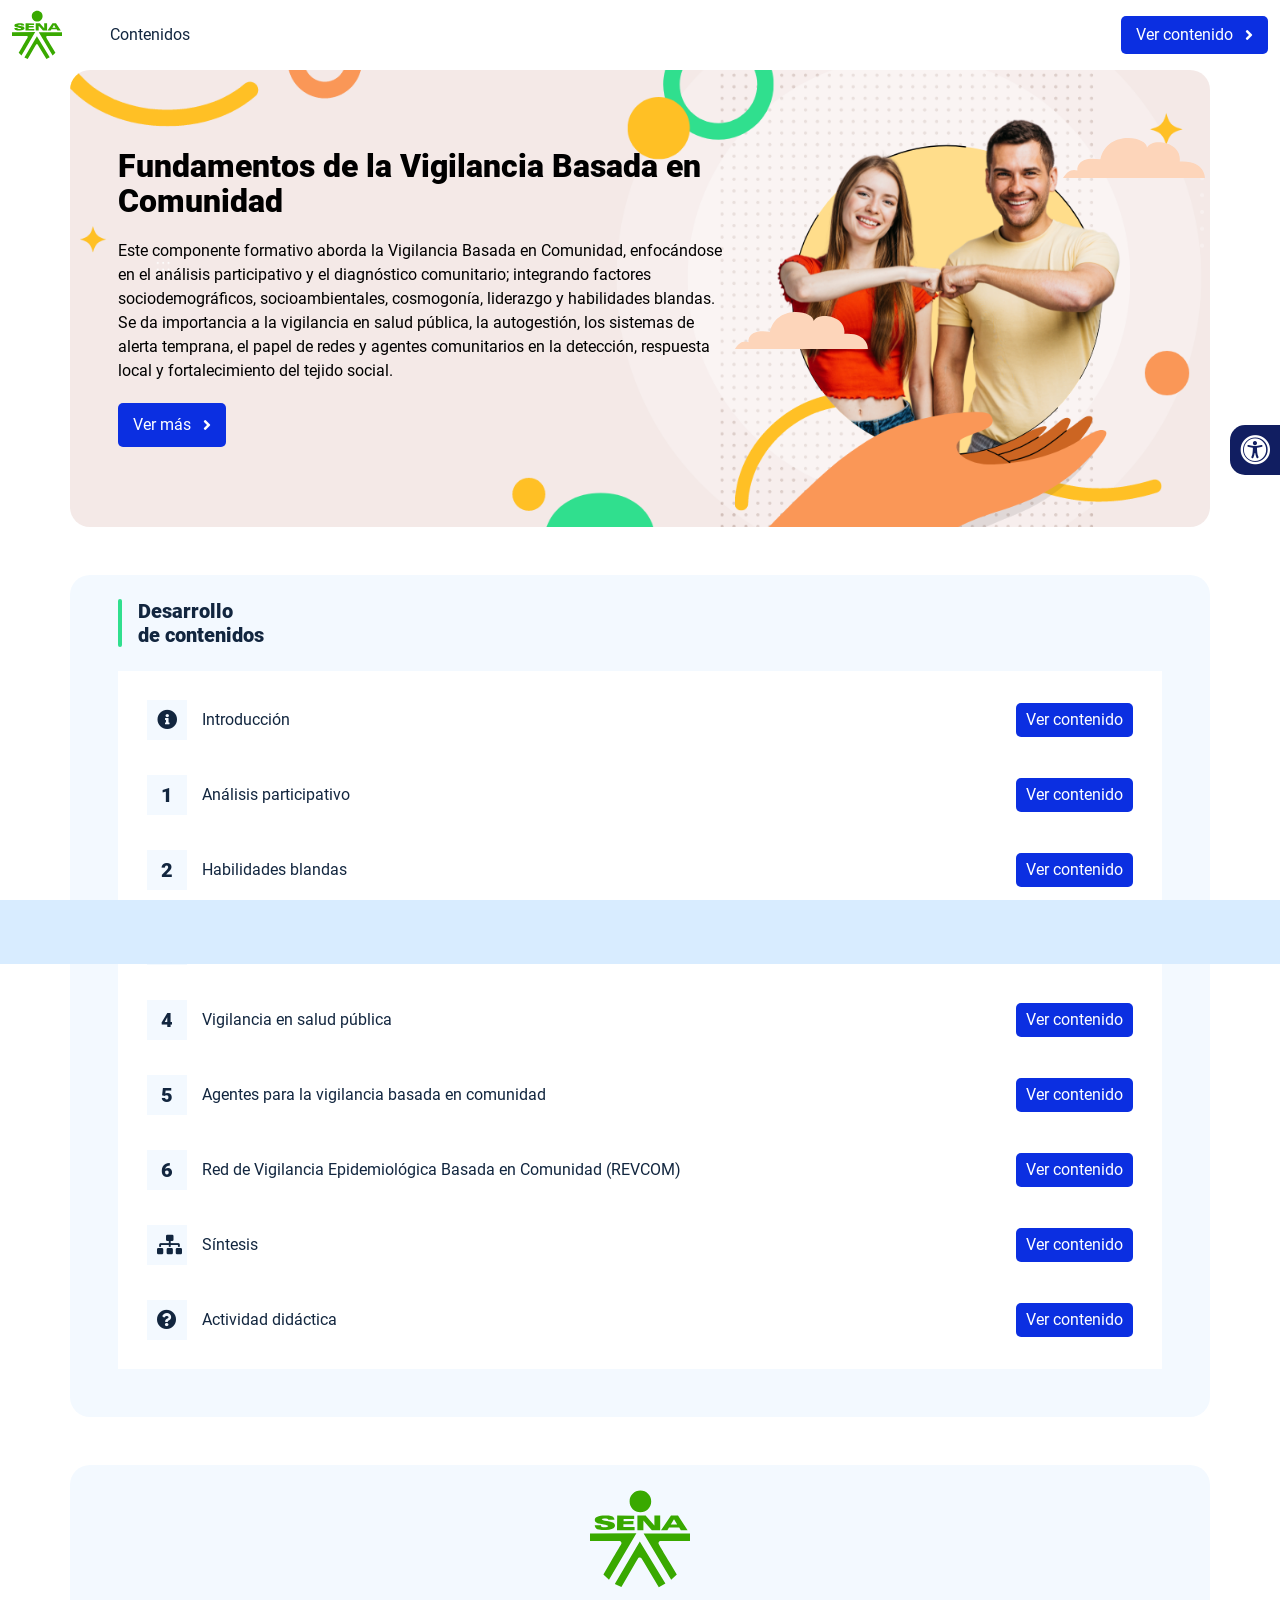
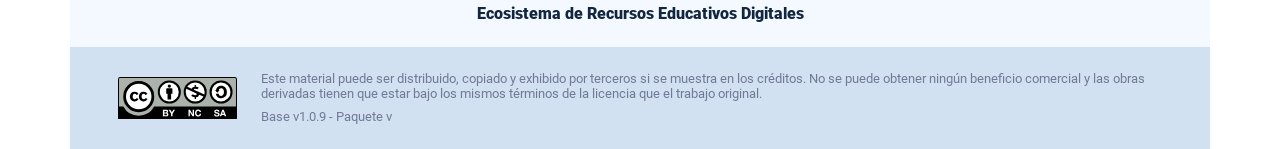
==== index.html @ 810cc758 "new dist" ====
<!DOCTYPE html><html lang=""><head><meta charset="utf-8"><meta http-equiv="X-UA-Compatible" content="IE=edge"><meta name="viewport" content="width=device-width,initial-scale=1"><link rel="icon" href="favicon.ico"><title>Fundamentos de la Vigilancia Basada en Comunidad</title><link href="css/chunk-0e887bde.228595e2.css" rel="prefetch"><link href="css/chunk-231fa07a.efbc1846.css" rel="prefetch"><link href="css/chunk-29e742af.228595e2.css" rel="prefetch"><link href="css/chunk-4362a688.228595e2.css" rel="prefetch"><link href="css/chunk-4f24738e.9a3a8379.css" rel="prefetch"><link href="css/chunk-4fe92370.776f4010.css" rel="prefetch"><link href="css/chunk-5a19f5d6.228595e2.css" rel="prefetch"><link href="css/chunk-62c2bfae.228595e2.css" rel="prefetch"><link href="css/chunk-658df628.70e477c4.css" rel="prefetch"><link href="css/chunk-76ce441d.228595e2.css" rel="prefetch"><link href="css/chunk-95bd6a28.228595e2.css" rel="prefetch"><link href="css/chunk-b6e71aae.52642dbc.css" rel="prefetch"><link href="css/chunk-e5c2da8c.d0960482.css" rel="prefetch"><link href="css/chunk-f0eb0786.228595e2.css" rel="prefetch"><link href="css/comple.3a8b4f0c.css" rel="prefetch"><link href="css/creditos.fd784336.css" rel="prefetch"><link href="css/glosario.2a7ae844.css" rel="prefetch"><link href="css/referencias.25e9bdee.css" rel="prefetch"><link href="js/actividad.67bc1b73.js" rel="prefetch"><link href="js/chunk-0e887bde.dae64ab8.js" rel="prefetch"><link href="js/chunk-14bc40ad.8c962b19.js" rel="prefetch"><link href="js/chunk-1819c3ee.29d2e25e.js" rel="prefetch"><link href="js/chunk-1be63525.ce144bf2.js" rel="prefetch"><link href="js/chunk-231fa07a.5ed3b22a.js" rel="prefetch"><link href="js/chunk-25c5bc2d.a68bd4aa.js" rel="prefetch"><link href="js/chunk-29e742af.5e543368.js" rel="prefetch"><link href="js/chunk-2d0b347a.203ef45f.js" rel="prefetch"><link href="js/chunk-2d0b5d7a.b092c0ee.js" rel="prefetch"><link href="js/chunk-2d0d8399.04894325.js" rel="prefetch"><link href="js/chunk-2d0e97fd.206f4dcd.js" rel="prefetch"><link href="js/chunk-2d222316.95b2c736.js" rel="prefetch"><link href="js/chunk-3a2b39e0.b306826f.js" rel="prefetch"><link href="js/chunk-3f20a881.6092c6de.js" rel="prefetch"><link href="js/chunk-4362a688.180ad899.js" rel="prefetch"><link href="js/chunk-4a6f7ca8.f5874844.js" rel="prefetch"><link href="js/chunk-4f24738e.e307572d.js" rel="prefetch"><link href="js/chunk-4fe92370.67cbc6fa.js" rel="prefetch"><link href="js/chunk-5a19f5d6.2c01af83.js" rel="prefetch"><link href="js/chunk-61f9b076.02de9057.js" rel="prefetch"><link href="js/chunk-62c2bfae.5a4e8ce1.js" rel="prefetch"><link href="js/chunk-658df628.4ba6785c.js" rel="prefetch"><link href="js/chunk-76ce441d.7cc840b6.js" rel="prefetch"><link href="js/chunk-77a835e0.0cb4f769.js" rel="prefetch"><link href="js/chunk-8086e044.1c8cad9a.js" rel="prefetch"><link href="js/chunk-95bd6a28.63f0c57a.js" rel="prefetch"><link href="js/chunk-b6e71aae.8c03e092.js" rel="prefetch"><link href="js/chunk-c6b53126.eea72cc5.js" rel="prefetch"><link href="js/chunk-dab0b444.1c48d05f.js" rel="prefetch"><link href="js/chunk-de4942d8.de8f5cb6.js" rel="prefetch"><link href="js/chunk-e0ec3ff0.4b01b494.js" rel="prefetch"><link href="js/chunk-e5c2da8c.a9608c46.js" rel="prefetch"><link href="js/chunk-efedb62c.f2fa04ee.js" rel="prefetch"><link href="js/chunk-f0eb0786.b560768c.js" rel="prefetch"><link href="js/comple.b973368e.js" rel="prefetch"><link href="js/creditos.352bdda1.js" rel="prefetch"><link href="js/glosario.5ecd4e81.js" rel="prefetch"><link href="js/intro.f1fb65b0.js" rel="prefetch"><link href="js/referencias.9143a58a.js" rel="prefetch"><link href="js/sintesis.ec737374.js" rel="prefetch"><link href="js/tema1.7a85b0a5.js" rel="prefetch"><link href="js/tema2.c2e7ef2b.js" rel="prefetch"><link href="js/tema3.b4add555.js" rel="prefetch"><link href="js/tema4.3ee1c969.js" rel="prefetch"><link href="js/tema5.0b7293d2.js" rel="prefetch"><link href="js/tema6.799e2f5e.js" rel="prefetch"><link href="css/app.e63646ea.css" rel="preload" as="style"><link href="css/chunk-vendors.c2b7ca14.css" rel="preload" as="style"><link href="js/app.39ef4994.js" rel="preload" as="script"><link href="js/chunk-vendors.23af715a.js" rel="preload" as="script"><link href="css/chunk-vendors.c2b7ca14.css" rel="stylesheet"><link href="css/app.e63646ea.css" rel="stylesheet"></head><body><noscript><strong>We're sorry but Fundamentos de la Vigilancia Basada en Comunidad doesn't work properly without JavaScript enabled. Please enable it to continue.</strong></noscript><div id="app"></div><script src="js/chunk-vendors.23af715a.js"></script><script src="js/app.39ef4994.js"></script></body></html>
---- css/chunk-0e887bde.228595e2.css ----
.actividad[data-v-7ad455f4]{background-color:#f2f2f2}.horizontal-scroll__wrapper[data-v-7ad455f4]{overflow:hidden}.horizontal-scroll[data-v-7ad455f4]{display:flex;transition:transform .5s ease-in-out;align-items:center;flex-wrap:nowrap}.horizontal-scroll[data-v-7ad455f4]:not(.row){width:100%}.horizontal-scroll--item-fw[data-v-7ad455f4]>div{flex-grow:0;flex-shrink:0;width:100%;margin:0!important}
---- css/chunk-231fa07a.efbc1846.css ----
.actividad{background-color:#f2f2f2}.banner-interno{position:relative}.banner-interno__fondo{position:absolute;top:0;bottom:-50px;left:0;right:0;background-color:#ffc025;background-size:cover;background-position:50%}.banner-interno__titulo{display:flex;align-items:center}.banner-interno__titulo__icono{display:block;width:32px;height:32px;border-radius:50%;background-color:#000;position:relative}.banner-interno__titulo__icono i{color:#ffc025;position:absolute;left:50%;top:50%;transform:translate(-50%,-50%)}.banner-interno__titulo h1,.banner-interno__titulo h2,.banner-interno__titulo h3,.banner-interno__titulo h4,.banner-interno__titulo h5,.banner-interno__titulo h6{color:#000;line-height:1.1em}
---- css/chunk-29e742af.228595e2.css ----
.actividad[data-v-7ad455f4]{background-color:#f2f2f2}.horizontal-scroll__wrapper[data-v-7ad455f4]{overflow:hidden}.horizontal-scroll[data-v-7ad455f4]{display:flex;transition:transform .5s ease-in-out;align-items:center;flex-wrap:nowrap}.horizontal-scroll[data-v-7ad455f4]:not(.row){width:100%}.horizontal-scroll--item-fw[data-v-7ad455f4]>div{flex-grow:0;flex-shrink:0;width:100%;margin:0!important}
---- css/chunk-4362a688.228595e2.css ----
.actividad[data-v-7ad455f4]{background-color:#f2f2f2}.horizontal-scroll__wrapper[data-v-7ad455f4]{overflow:hidden}.horizontal-scroll[data-v-7ad455f4]{display:flex;transition:transform .5s ease-in-out;align-items:center;flex-wrap:nowrap}.horizontal-scroll[data-v-7ad455f4]:not(.row){width:100%}.horizontal-scroll--item-fw[data-v-7ad455f4]>div{flex-grow:0;flex-shrink:0;width:100%;margin:0!important}
---- css/chunk-4f24738e.9a3a8379.css ----
.actividad{background-color:#f2f2f2}.barra-avance{display:flex;align-items:center;justify-content:space-between;position:fixed;bottom:0;left:0;width:100%;padding:10px;background-color:#d8ecff;transition:transform .5s ease-in-out;z-index:100000}.barra-avance__barra{margin:0 20px;flex:1;position:relative;max-width:800px}.barra-avance__barra--amarilla,.barra-avance__barra--blanca{height:4px}.barra-avance__barra--amarilla:after,.barra-avance__barra--amarilla:before,.barra-avance__barra--blanca:after,.barra-avance__barra--blanca:before{content:"";display:block;width:10px;height:10px;border-radius:50%;position:absolute;top:50%}.barra-avance__barra--amarilla:before,.barra-avance__barra--blanca:before{left:0;transform:translate(-50%,-50%)}.barra-avance__barra--amarilla:after,.barra-avance__barra--blanca:after{right:0;transform:translate(50%,-50%)}.barra-avance__barra--blanca,.barra-avance__barra--blanca:after,.barra-avance__barra--blanca:before{background-color:#fff}.barra-avance__barra--amarilla{position:absolute;width:100%;top:0;background-color:#0b2fe1}.barra-avance__barra--amarilla:after,.barra-avance__barra--amarilla:before{background-color:#0b2fe1}.barra-avance__boton--regresar{background-color:#b0c0d2}.barra-avance__boton--regresar span{color:#111e61!important}.barra-avance__boton--disable{opacity:0;pointer-events:none}.barra-avance--open{transform:translateY(0)}.barra-avance--close{transform:translateY(100%)}
---- css/chunk-4fe92370.776f4010.css ----
.actividad[data-v-0c67a6c8]{background-color:#f2f2f2}.accesibilidad[data-v-0c67a6c8]{position:fixed;right:0;top:50vh;height:50px;background-color:#111e61;border-top-left-radius:15px;border-bottom-left-radius:15px;transform:translateY(-50%) translateX(100%) translateX(-50px);overflow:hidden;transition:transform .3s ease-in-out,height .3s ease-in-out}.accesibilidad[data-v-0c67a6c8]:hover{transform:translateY(-50%) translateX(0);height:12.75rem}.accesibilidad [data-v-0c67a6c8]{color:#fff}.accesibilidad__menu__content .accesibilidad__menu__item[data-v-0c67a6c8]{cursor:pointer}.accesibilidad__menu__content .accesibilidad__menu__item[data-v-0c67a6c8]:hover{background-color:#273685}.accesibilidad__menu__content .accesibilidad__menu__item[data-v-0c67a6c8]:last-child{border:none}.accesibilidad__menu__item[data-v-0c67a6c8]{display:flex;align-items:center;padding:10px;border-bottom:1px solid #273685;line-height:1em;-webkit-user-select:none;-moz-user-select:none;user-select:none}.accesibilidad__menu i[data-v-0c67a6c8]{font-size:30px;font-style:normal;margin-right:10px;line-height:1em}.accesibilidad__menu img[data-v-0c67a6c8]{width:30px;margin-right:10px}
---- css/chunk-5a19f5d6.228595e2.css ----
.actividad[data-v-7ad455f4]{background-color:#f2f2f2}.horizontal-scroll__wrapper[data-v-7ad455f4]{overflow:hidden}.horizontal-scroll[data-v-7ad455f4]{display:flex;transition:transform .5s ease-in-out;align-items:center;flex-wrap:nowrap}.horizontal-scroll[data-v-7ad455f4]:not(.row){width:100%}.horizontal-scroll--item-fw[data-v-7ad455f4]>div{flex-grow:0;flex-shrink:0;width:100%;margin:0!important}
---- css/chunk-62c2bfae.228595e2.css ----
.actividad[data-v-7ad455f4]{background-color:#f2f2f2}.horizontal-scroll__wrapper[data-v-7ad455f4]{overflow:hidden}.horizontal-scroll[data-v-7ad455f4]{display:flex;transition:transform .5s ease-in-out;align-items:center;flex-wrap:nowrap}.horizontal-scroll[data-v-7ad455f4]:not(.row){width:100%}.horizontal-scroll--item-fw[data-v-7ad455f4]>div{flex-grow:0;flex-shrink:0;width:100%;margin:0!important}
---- css/chunk-658df628.70e477c4.css ----
.actividad[data-v-4b530076]{background-color:#f2f2f2}img[data-v-4b530076]{width:auto;height:auto;display:block;margin:auto}.tarjeta--pregunta[data-v-4b530076]{background:#dce4eb}.tarjeta-respuesta[data-v-4b530076]{border:2px solid transparent;cursor:pointer;transition:border-color .2s}.tarjeta-respuesta[data-v-4b530076]:hover{border-color:#556a82}.tarjeta-respuesta:hover .tarjeta-respuesta__icon[data-v-4b530076]:not(.tarjeta-respuesta__icon--correcto):not(.tarjeta-respuesta__icon--incorrecto){background-image:url(../img/vacio-hover.93a4e964.svg)}.tarjeta-respuesta--correcta[data-v-4b530076]{border-color:#61ca92;background-color:#ebfff0}.tarjeta-respuesta--correcta[data-v-4b530076]:hover{border-color:#61ca92}.tarjeta-respuesta--incorrecta[data-v-4b530076]{border-color:#ff6b6b;background-color:#ffedec}.tarjeta-respuesta--incorrecta[data-v-4b530076]:hover{border-color:#ff6b6b}.tarjeta-respuesta--disabled[data-v-4b530076]{cursor:not-allowed;pointer-events:none}.tarjeta-respuesta__icon[data-v-4b530076]{width:32px;height:32px;position:relative;background-image:url(../img/vacio.50c4f935.svg)}.tarjeta-respuesta__icon[data-v-4b530076]:hover{background-image:url(../img/vacio-hover.93a4e964.svg)}.tarjeta-respuesta__icon--correcto[data-v-4b530076]{background-image:url(../img/correcto.02ee766f.svg)}.tarjeta-respuesta__icon--incorrecto[data-v-4b530076]{background-image:url(../img/incorrecto.685f2c72.svg)}.actividad[data-v-56509a66]{background-color:#f2f2f2}.tarjeta-avance[data-v-56509a66]{background-color:#dce4eb;border-bottom-right-radius:10px;border-bottom-left-radius:10px;overflow:hidden}@media (max-width:560px){.tarjeta-avance[data-v-56509a66]{padding-left:.85rem!important}}.tarjeta-avance .boton[data-v-56509a66]{border-radius:0}.tarjeta-avance .boton--disabled[data-v-56509a66]{opacity:.5;pointer-events:none}.tarjeta-avance__barra-container[data-v-56509a66]{background-color:#b4cce3;border-radius:8px;height:16px;overflow:hidden}.tarjeta-avance__barra-container .tarjeta-avance__barra[data-v-56509a66]{background-color:#2c70ab;height:100%;border-radius:8px;width:0;transition:width .5s}.actividad[data-v-63d91fa0]{background-color:#f2f2f2}.resultados__icono[data-v-63d91fa0]{width:150px;height:150px;background-size:cover;background-repeat:no-repeat}.resultados__icono--correcto[data-v-63d91fa0]{background-image:url(../img/correcto.02ee766f.svg)}.resultados__icono--incorrecto[data-v-63d91fa0]{background-image:url(../img/incorrecto.685f2c72.svg)}@media (max-width:560px){.resultados__icono[data-v-63d91fa0]{width:80px;height:80px}}.circle-container[data-v-63d91fa0]{width:150px;height:150px;position:relative;display:flex;justify-content:center;align-items:center}.circle[data-v-63d91fa0]{transform:rotate(0deg);width:100%;height:100%}.circle-bg[data-v-63d91fa0]{fill:none;stroke:#eee;stroke-width:3.8}.circle-progress[data-v-63d91fa0]{fill:none;stroke:url(#progressGradient);stroke-width:3.8;stroke-linecap:round;transition:stroke-dasharray .1s}.percentage-text[data-v-63d91fa0]{position:absolute;font-size:1.5rem;font-weight:700;color:#666}.actividad[data-v-7a28feec]{background-color:#f2f2f2}.boton--disabled[data-v-7a28feec]{opacity:.5;pointer-events:none}.tarjeta--lightest-gray[data-v-7a28feec]{border:3px solid #dce4eb}
---- css/chunk-76ce441d.228595e2.css ----
.actividad[data-v-7ad455f4]{background-color:#f2f2f2}.horizontal-scroll__wrapper[data-v-7ad455f4]{overflow:hidden}.horizontal-scroll[data-v-7ad455f4]{display:flex;transition:transform .5s ease-in-out;align-items:center;flex-wrap:nowrap}.horizontal-scroll[data-v-7ad455f4]:not(.row){width:100%}.horizontal-scroll--item-fw[data-v-7ad455f4]>div{flex-grow:0;flex-shrink:0;width:100%;margin:0!important}
---- css/chunk-95bd6a28.228595e2.css ----
.actividad[data-v-7ad455f4]{background-color:#f2f2f2}.horizontal-scroll__wrapper[data-v-7ad455f4]{overflow:hidden}.horizontal-scroll[data-v-7ad455f4]{display:flex;transition:transform .5s ease-in-out;align-items:center;flex-wrap:nowrap}.horizontal-scroll[data-v-7ad455f4]:not(.row){width:100%}.horizontal-scroll--item-fw[data-v-7ad455f4]>div{flex-grow:0;flex-shrink:0;width:100%;margin:0!important}
---- css/chunk-b6e71aae.52642dbc.css ----
.actividad[data-v-7c705210]{background-color:#f2f2f2}.header[data-v-7c705210]{position:sticky;top:0;padding-top:10px;padding-bottom:10px;background-color:#fff;z-index:10010;line-height:1.1em}.header__logo[data-v-7c705210]{width:50px}@media (max-width:576px){.header__componente-formativo[data-v-7c705210]{font-size:.8em}}.header__menu[data-v-7c705210]{cursor:pointer}.header__menu span[data-v-7c705210]{font-size:.7em;display:block;line-height:1em;text-align:center;color:#111e61}.header__menu__btn[data-v-7c705210]{width:30px;height:30px;position:relative;margin-bottom:4px}.header__menu__btn .line-1[data-v-7c705210],.header__menu__btn .line-2[data-v-7c705210],.header__menu__btn .line-3[data-v-7c705210]{height:4px;width:30px;background-color:#111e61;transform-origin:center center;position:absolute;left:0;border-radius:2px}.header__menu__btn .line-1[data-v-7c705210]{top:4px;animation:line-1-inactive-7c705210 .5s ease-in-out forwards}.header__menu__btn .line-2[data-v-7c705210]{top:13px;animation:line-2-inactive-7c705210 .5s ease-in-out forwards}.header__menu__btn .line-3[data-v-7c705210]{top:22px;animation:line-3-inactive-7c705210 .5s ease-in-out forwards}.header__menu__btn[data-v-7c705210]:hover{cursor:pointer}.header__menu__btn--open .line-1[data-v-7c705210]{animation:line-1-active-7c705210 .5s ease-in-out forwards}.header__menu__btn--open .line-2[data-v-7c705210]{animation:line-2-active-7c705210 .5s ease-in-out forwards}.header__menu__btn--open .line-3[data-v-7c705210]{animation:line-3-active-7c705210 .5s ease-in-out forwards}@keyframes line-1-active-7c705210{0%{transform:translate(0) rotate(0)}50%{transform:translateY(9px) rotate(0)}to{transform:translateY(9px) rotate(45deg)}}@keyframes line-2-active-7c705210{0%{transform:scale(1)}to{transform:scale(0)}}@keyframes line-3-active-7c705210{0%{transform:translate(0) rotate(0)}50%{transform:translateY(-9px) rotate(0)}to{transform:translateY(-9px) rotate(-45deg)}}@keyframes line-1-inactive-7c705210{0%{transform:translateY(9px) rotate(45deg)}50%{transform:translateY(9px) rotate(0)}to{transform:translate(0) rotate(0)}}@keyframes line-2-inactive-7c705210{0%{transform:scale(0)}to{transform:scale(1)}}@keyframes line-3-inactive-7c705210{0%{transform:translateY(-9px) rotate(-45deg)}50%{transform:translateY(-9px) rotate(0)}to{transform:translate(0) rotate(0)}}
---- css/chunk-e5c2da8c.d0960482.css ----
.actividad{background-color:#f2f2f2}.aside-menu{position:fixed;top:70px;min-height:calc(100vh - 70px);max-height:calc(100vh - 70px);background-color:#f3f9ff;transition:flex .5s ease-in-out,width .5s ease-in-out;overflow-x:hidden;z-index:100001;width:300px}.aside-menu__black-background{position:fixed;inset:0;top:70px;background:rgba(0,0,0,.8);cursor:pointer}.aside-menu a{color:#111e61}.aside-menu__content{width:300px;display:flex;flex-direction:column;justify-content:space-between;min-height:calc(100vh - 70px);max-height:calc(100vh - 70px);border-right:1px solid #d8ecff;position:absolute;background:#fff}@media (max-height:800px){.aside-menu__content{min-height:800px;max-height:800px;overflow-y:auto}}.aside-menu__header{padding:10px;text-align:center;background-color:#d8ecff}.aside-menu__header h4{margin:0}.aside-menu__menu{overflow-y:auto;flex-grow:1;list-style:none;padding-left:0;margin-bottom:0}.aside-menu__menu__item--active .aside-menu__menu__item__lnk,.aside-menu__menu__item--active .aside-menu__sec-menu__item__lnk{background-color:#d8ecff;font-weight:700}.aside-menu__menu__item--sub-menu:hover,.aside-menu__menu__item:hover,.aside-menu__sec-menu__item:hover{background-color:#d8ecff}.aside-menu__menu__item--sub-menu{padding-left:10px}.aside-menu__menu__item--sub-menu--active .aside-menu__menu__item__lnk,.aside-menu__menu__item--sub-menu--active .aside-menu__sec-menu__item__lnk{background-color:#d8ecff;font-weight:700;position:relative}.aside-menu__menu__item--sub-menu--active .aside-menu__menu__item__lnk:before,.aside-menu__menu__item--sub-menu--active .aside-menu__sec-menu__item__lnk:before{content:"";display:block;position:absolute;left:0;bottom:0;top:0;width:4px;border-radius:2px;background-color:#30df8e}.aside-menu__menu__item__lnk,.aside-menu__sec-menu__item__lnk{display:flex;align-items:center;padding:10px 15px;line-height:1.1em}.aside-menu__menu__item__lnk i,.aside-menu__menu__item__lnk span,.aside-menu__sec-menu__item__lnk i,.aside-menu__sec-menu__item__lnk span{margin-right:10px}.aside-menu__menu__item__lnk i:last-child,.aside-menu__menu__item__lnk span:last-child,.aside-menu__sec-menu__item__lnk i:last-child,.aside-menu__sec-menu__item__lnk span:last-child{margin-right:0}.aside-menu__sec-menu{background-color:#d8ecff;padding:10px 0;flex-shrink:0;margin-bottom:0}.aside-menu__sec-menu__item{padding:10px 15px}.aside-menu__sec-menu__item__lnk{padding:0;border-radius:1em}.aside-menu__sec-menu__item__lnk i{display:block;width:2em;height:2em;padding:.5em 0;text-align:center;background-color:#fff;border-radius:50%}.aside-menu__sec-menu__item__lnk:hover{background-color:#fff}@media (max-width:576px){.aside-menu__sec-menu{padding-bottom:110px}}.main-menu-enter-active{animation:main-menu-open-animation .3s}.main-menu-enter-active .aside-menu__black-background{animation:main-menu-background-animation .3s}.main-menu-leave-active{animation:main-menu-open-animation .3s reverse}.main-menu-leave-active .aside-menu__black-background{animation:main-menu-background-animation .3s reverse}@keyframes main-menu-open-animation{0%{width:0}to{width:300px}}@keyframes main-menu-background-animation{0%{opacity:0}to{opacity:1}}
---- css/chunk-f0eb0786.228595e2.css ----
.actividad[data-v-7ad455f4]{background-color:#f2f2f2}.horizontal-scroll__wrapper[data-v-7ad455f4]{overflow:hidden}.horizontal-scroll[data-v-7ad455f4]{display:flex;transition:transform .5s ease-in-out;align-items:center;flex-wrap:nowrap}.horizontal-scroll[data-v-7ad455f4]:not(.row){width:100%}.horizontal-scroll--item-fw[data-v-7ad455f4]>div{flex-grow:0;flex-shrink:0;width:100%;margin:0!important}
---- css/comple.3a8b4f0c.css ----
.banner-interno{position:relative}.banner-interno__fondo{position:absolute;top:0;bottom:-50px;left:0;right:0;background-color:#ffc025;background-size:cover;background-position:50%}.banner-interno__titulo{display:flex;align-items:center}.banner-interno__titulo__icono{display:block;width:32px;height:32px;border-radius:50%;background-color:#000;position:relative}.banner-interno__titulo__icono i{color:#ffc025;position:absolute;left:50%;top:50%;transform:translate(-50%,-50%)}.banner-interno__titulo h1,.banner-interno__titulo h2,.banner-interno__titulo h3,.banner-interno__titulo h4,.banner-interno__titulo h5,.banner-interno__titulo h6{color:#000;line-height:1.1em}.actividad{background-color:#f2f2f2}.complementario__enlaces{display:flex;justify-content:center;flex-wrap:wrap}.complementario__enlaces a{margin:0 5px}.complementario__btn{font-size:1.5em;line-height:1em}table{width:calc(100% - 1px);min-width:800px}table thead{background-color:#d8ecff}table thead th{border-color:#d8ecff}table td,table th{padding:25px 20px;text-align:center}
---- css/creditos.fd784336.css ----
.banner-interno{position:relative}.banner-interno__fondo{position:absolute;top:0;bottom:-50px;left:0;right:0;background-color:#ffc025;background-size:cover;background-position:50%}.banner-interno__titulo{display:flex;align-items:center}.banner-interno__titulo__icono{display:block;width:32px;height:32px;border-radius:50%;background-color:#000;position:relative}.banner-interno__titulo__icono i{color:#ffc025;position:absolute;left:50%;top:50%;transform:translate(-50%,-50%)}.banner-interno__titulo h1,.banner-interno__titulo h2,.banner-interno__titulo h3,.banner-interno__titulo h4,.banner-interno__titulo h5,.banner-interno__titulo h6{color:#000;line-height:1.1em}.actividad{background-color:#f2f2f2}.creditos-vista .tarjeta.credito{background-color:#d2e1f1}.creditos{color:#727997;overflow-x:auto}.creditos__item{min-width:490px}.creditos p{line-height:1.3em;margin-bottom:0;color:#727997}.creditos__titulo{font-weight:700;background-color:#d2e1f1;padding:5px 10px;border-top-radius:5px;border-top-left-radius:5px;border-top-right-radius:5px}.creditos table td,.creditos table th{border-color:#d2e1f1}
---- css/glosario.2a7ae844.css ----
.banner-interno{position:relative}.banner-interno__fondo{position:absolute;top:0;bottom:-50px;left:0;right:0;background-color:#ffc025;background-size:cover;background-position:50%}.banner-interno__titulo{display:flex;align-items:center}.banner-interno__titulo__icono{display:block;width:32px;height:32px;border-radius:50%;background-color:#000;position:relative}.banner-interno__titulo__icono i{color:#ffc025;position:absolute;left:50%;top:50%;transform:translate(-50%,-50%)}.banner-interno__titulo h1,.banner-interno__titulo h2,.banner-interno__titulo h3,.banner-interno__titulo h4,.banner-interno__titulo h5,.banner-interno__titulo h6{color:#000;line-height:1.1em}.actividad{background-color:#f2f2f2}.glosario__letra-item{display:flex}.glosario__letra-item__texto{padding-top:5px}.glosario__letra-item__letra__icono{width:32px;height:32px;position:relative;line-height:1em;border-radius:50%;background-color:#d2e1f1}.glosario__letra-item__letra__icono span{position:absolute;left:50%;top:50%;transform:translate(-50%,-50%);font-size:1.1em;font-weight:900}
---- css/referencias.25e9bdee.css ----
.banner-interno{position:relative}.banner-interno__fondo{position:absolute;top:0;bottom:-50px;left:0;right:0;background-color:#ffc025;background-size:cover;background-position:50%}.banner-interno__titulo{display:flex;align-items:center}.banner-interno__titulo__icono{display:block;width:32px;height:32px;border-radius:50%;background-color:#000;position:relative}.banner-interno__titulo__icono i{color:#ffc025;position:absolute;left:50%;top:50%;transform:translate(-50%,-50%)}.banner-interno__titulo h1,.banner-interno__titulo h2,.banner-interno__titulo h3,.banner-interno__titulo h4,.banner-interno__titulo h5,.banner-interno__titulo h6{color:#000;line-height:1.1em}.actividad{background-color:#f2f2f2}.referencias__item:last-child hr{display:none}.referencias__item a{color:#2196f3;text-decoration:underline;overflow-wrap:break-word}
---- css/app.e63646ea.css ----
*,:after,:before{box-sizing:inherit}html{height:100%;line-height:1.15;box-sizing:border-box;-webkit-font-smoothing:antialiased;-moz-osx-font-smoothing:grayscale;-webkit-text-size-adjust:100%;-ms-text-size-adjust:100%;text-rendering:optimizeLegibility}a,abbr,acronym,address,applet,article,aside,audio,b,big,blockquote,body,canvas,caption,center,cite,code,dd,del,details,dfn,div,dl,dt,em,embed,fieldset,figcaption,figure,footer,form,h1,h2,h3,h4,h5,h6,header,hgroup,html,i,iframe,img,ins,kbd,label,legend,li,mark,menu,nav,object,ol,output,p,pre,q,ruby,s,samp,section,small,span,strike,strong,sub,summary,sup,table,tbody,td,tfoot,th,thead,time,tr,tt,u,ul,var,video{margin:0;padding:0;border:0;outline:0;background:transparent;vertical-align:baseline}article,aside,details,figcaption,figure,footer,header,main,menu,nav,section,summary{display:block}[hidden],template{display:none}hr{box-sizing:content-box;height:0;border-bottom:1px solid #e8e8e8;border-left:0;border-right:0;border-top:0;margin:1.5em 0;overflow:visible}[hidden]{display:none}a{font-family:Roboto,sans-serif;font-size:1em;font-weight:400;text-decoration:none;color:#12263f;background-color:transparent;transition:all .15s ease-in-out;-webkit-text-decoration-skip:objects}a:active,a:hover{outline-width:0}a:active,a:focus,a:hover{color:#000}[type=button],[type=reset],[type=submit],button{-webkit-appearance:none;-moz-appearance:none;appearance:none;cursor:pointer;display:inline-block;vertical-align:middle;border:0;border-radius:5px;color:#12263f;background-color:#0b2fe1;font-family:Roboto,sans-serif;font-weight:400;font-size:1em;-webkit-font-smoothing:antialiased;line-height:1em;white-space:nowrap;text-decoration:none;text-transform:none;padding:.75em 1.5em;margin:0;-webkit-user-select:none;-moz-user-select:none;user-select:none;overflow:visible;transition:background-color .15s ease-in-out}[type=button]:focus,[type=button]:hover,[type=reset]:focus,[type=reset]:hover,[type=submit]:focus,[type=submit]:hover,button:focus,button:hover{background-color:#0b2fe1;color:#12263f}[type=button]:disabled,[type=reset]:disabled,[type=submit]:disabled,button:disabled{cursor:not-allowed;opacity:.5}[type=button]:disabled:hover,[type=reset]:disabled:hover,[type=submit]:disabled:hover,button:disabled:hover{background-color:#0b2fe1}input,select,textarea{margin:0;display:block;font-family:Roboto,sans-serif;font-size:16px}input{overflow:visible}[type=color],[type=date],[type=datetime-local],[type=datetime],[type=email],[type=month],[type=number],[type=password],[type=search],[type=tel],[type=text],[type=time],[type=url],[type=week],input:not([type]),select,select[multiple],textarea{background-color:#fff;border:1px solid #e8e8e8;border-radius:5px;box-shadow:inset 0 1px 3px rgba(0,0,0,.06);box-sizing:inherit;margin-bottom:.75em;padding:.5em;transition:border-color .15s ease-in-out;width:100%}[type=color]:hover,[type=date]:hover,[type=datetime-local]:hover,[type=datetime]:hover,[type=email]:hover,[type=month]:hover,[type=number]:hover,[type=password]:hover,[type=search]:hover,[type=tel]:hover,[type=text]:hover,[type=time]:hover,[type=url]:hover,[type=week]:hover,input:not([type]):hover,select:hover,select[multiple]:hover,textarea:hover{border-color:shade(#e8e8e8,20%)}[type=color]:focus,[type=date]:focus,[type=datetime-local]:focus,[type=datetime]:focus,[type=email]:focus,[type=month]:focus,[type=number]:focus,[type=password]:focus,[type=search]:focus,[type=tel]:focus,[type=text]:focus,[type=time]:focus,[type=url]:focus,[type=week]:focus,input:not([type]):focus,select:focus,select[multiple]:focus,textarea:focus{border-color:#30df8e;box-shadow:inset 0 1px 3px rgba(0,0,0,.06),0 0 5px rgba(255,185,12,.7);outline:none}[type=color]:disabled,[type=date]:disabled,[type=datetime-local]:disabled,[type=datetime]:disabled,[type=email]:disabled,[type=month]:disabled,[type=number]:disabled,[type=password]:disabled,[type=search]:disabled,[type=tel]:disabled,[type=text]:disabled,[type=time]:disabled,[type=url]:disabled,[type=week]:disabled,input:not([type]):disabled,select:disabled,select[multiple]:disabled,textarea:disabled{background-color:shade(#fff,5%);cursor:not-allowed}[type=color]:disabled:hover,[type=date]:disabled:hover,[type=datetime-local]:disabled:hover,[type=datetime]:disabled:hover,[type=email]:disabled:hover,[type=month]:disabled:hover,[type=number]:disabled:hover,[type=password]:disabled:hover,[type=search]:disabled:hover,[type=tel]:disabled:hover,[type=text]:disabled:hover,[type=time]:disabled:hover,[type=url]:disabled:hover,[type=week]:disabled:hover,input:not([type]):disabled:hover,select:disabled:hover,select[multiple]:disabled:hover,textarea:disabled:hover{border:1px solid #e8e8e8}select{text-transform:none;max-width:100%;border-radius:5px}::-webkit-file-upload-button{background-color:#0b2fe1;border:none;cursor:pointer;color:#12263f;border-radius:5px;padding:.75em 1.5em}::-webkit-file-upload-button:hover{background-color:#0b2fe1}optgroup{font-weight:700}fieldset{border:1px solid #e8e8e8;background-color:transparent;padding:1.5em;-webkit-margin-start:0;-webkit-margin-end:0;-webkit-padding-before:1.5em;-webkit-padding-start:1.5em;-webkit-padding-end:1.5em;-webkit-padding-after:1.5em}legend{box-sizing:border-box;color:inherit;display:table;max-width:100%;padding:0;white-space:normal;font-weight:600;-webkit-padding-start:0;-webkit-padding-end:0}label,legend{margin-bottom:.375em}label{display:block;font-size:1em;font-family:Roboto,sans-serif;font-weight:900}textarea{overflow:auto;resize:vertical}[type=checkbox],[type=radio]{box-sizing:border-box;padding:0;display:inline;margin-right:.375em}[type=number]::-webkit-inner-spin-button,[type=number]::-webkit-outer-spin-button{height:auto}[type=search]{-webkit-appearance:textfield;outline-offset:-2px}[type=search]::-webkit-search-cancel-button,[type=search]::-webkit-search-decoration{-webkit-appearance:none;-moz-appearance:none}::-moz-placeholder{color:#999}::placeholder{color:#999}::-webkit-file-upload-button{-webkit-appearance:button;-moz-appearance:button;font:inherit}[type=file]{margin-bottom:.75em;width:100%}[type=button],[type=reset],[type=submit],button{-webkit-appearance:button}[type=button]::-moz-focus-inner,[type=reset]::-moz-focus-inner,[type=submit]::-moz-focus-inner,button::-moz-focus-inner{border-style:none;padding:0}[type=button]:-moz-focusring,[type=reset]:-moz-focusring,[type=submit]:-moz-focusring,button:-moz-focusring{outline:1px dotted ButtonText}progress{vertical-align:baseline}ol,ul{list-style:none;margin-bottom:1em}dt{font-weight:700}figure,img,picture,svg{margin:0;width:100%;max-width:100%}figcaption{display:block;background-color:#e8e8e8;padding:.75em 1.5em;font-size:.8em;font-weight:700}img,svg{display:block;border-style:none}svg:not(:root){overflow:hidden}audio,canvas,progress,video{display:inline-block}audio:not([controls]){display:none;height:0}template{display:none}table{border-collapse:collapse;border-spacing:0;table-layout:fixed;width:100%}td,th,tr{vertical-align:middle}td,th{border:1px solid #e8e8e8;padding:.75em}th{font-size:.875em;line-height:1.2}td{line-height:1.5}body{font-size:16px;font-weight:400;line-height:1.5}body,h1,h2,h3,h4,h5,h6{color:#12263f;font-family:Roboto,sans-serif}h1,h2,h3,h4,h5,h6{font-weight:900;line-height:1.2;margin:0 0 .75em}h1{font-size:2em}h2{font-size:1.5em}h3{font-size:1.25em}h4{font-size:1.125em}h5{font-size:1em}h6{font-size:.875em}p{font-family:Roboto,sans-serif;font-size:1em;font-weight:400;line-height:1.5;color:#12263f;margin-bottom:1em}b,strong{font-weight:700}dfn,em,i{font-style:italic}br{line-height:2em}u{text-decoration:underline}code,kbd,pre,samp{color:#727997;font-family:Lucida Console,Courier New,monospace;font-size:1em}sub,sup{font-size:75%;line-height:0;position:relative;vertical-align:baseline}sub{bottom:-.25em}sup{top:-.5em}small{font-size:80%}mark{background-color:#ffeb3b;color:#000}abbr[title]{border-bottom:none;text-decoration:underline;-webkit-text-decoration:underline dotted;text-decoration:underline dotted}blockquote,q{quotes:none}::selection{background:#2196f3!important;color:#fff!important;text-shadow:none}::-moz-selection{background:#2196f3!important;color:#fff!important;text-shadow:none}img::selection{background:transparent}img::-moz-selection{background:transparent}body{-webkit-tap-highlight-color:#2196F3!important}details,menu{display:block}summary{display:list-item}@media print{*,:after,:before,:first-letter,:first-line{background:transparent!important;color:#000!important;box-shadow:none!important;text-shadow:none!important}a,a:visited{text-decoration:underline}a[href]:after{content:" (" attr(href) ")"}a abbr[title]:after{content:" (" attr(title) ")"}a[href^="#"]:after,a[href^="javascript:"]:after{content:""}blockquote,pre{border:1px solid #999;page-break-inside:avoid}thead{display:table-header-group}img,tr{page-break-inside:avoid}img{max-width:100%!important}h2,h3,p{orphans:3;widows:3}h2,h3{page-break-after:avoid}}[data-aos][data-aos][data-aos-duration="50"],body[data-aos-duration="50"] [data-aos]{transition-duration:50ms}[data-aos][data-aos][data-aos-delay="50"],body[data-aos-delay="50"] [data-aos]{transition-delay:0s}[data-aos][data-aos][data-aos-delay="50"].aos-animate,body[data-aos-delay="50"] [data-aos].aos-animate{transition-delay:50ms}[data-aos][data-aos][data-aos-duration="100"],body[data-aos-duration="100"] [data-aos]{transition-duration:.1s}[data-aos][data-aos][data-aos-delay="100"],body[data-aos-delay="100"] [data-aos]{transition-delay:0s}[data-aos][data-aos][data-aos-delay="100"].aos-animate,body[data-aos-delay="100"] [data-aos].aos-animate{transition-delay:.1s}[data-aos][data-aos][data-aos-duration="150"],body[data-aos-duration="150"] [data-aos]{transition-duration:.15s}[data-aos][data-aos][data-aos-delay="150"],body[data-aos-delay="150"] [data-aos]{transition-delay:0s}[data-aos][data-aos][data-aos-delay="150"].aos-animate,body[data-aos-delay="150"] [data-aos].aos-animate{transition-delay:.15s}[data-aos][data-aos][data-aos-duration="200"],body[data-aos-duration="200"] [data-aos]{transition-duration:.2s}[data-aos][data-aos][data-aos-delay="200"],body[data-aos-delay="200"] [data-aos]{transition-delay:0s}[data-aos][data-aos][data-aos-delay="200"].aos-animate,body[data-aos-delay="200"] [data-aos].aos-animate{transition-delay:.2s}[data-aos][data-aos][data-aos-duration="250"],body[data-aos-duration="250"] [data-aos]{transition-duration:.25s}[data-aos][data-aos][data-aos-delay="250"],body[data-aos-delay="250"] [data-aos]{transition-delay:0s}[data-aos][data-aos][data-aos-delay="250"].aos-animate,body[data-aos-delay="250"] [data-aos].aos-animate{transition-delay:.25s}[data-aos][data-aos][data-aos-duration="300"],body[data-aos-duration="300"] [data-aos]{transition-duration:.3s}[data-aos][data-aos][data-aos-delay="300"],body[data-aos-delay="300"] [data-aos]{transition-delay:0s}[data-aos][data-aos][data-aos-delay="300"].aos-animate,body[data-aos-delay="300"] [data-aos].aos-animate{transition-delay:.3s}[data-aos][data-aos][data-aos-duration="350"],body[data-aos-duration="350"] [data-aos]{transition-duration:.35s}[data-aos][data-aos][data-aos-delay="350"],body[data-aos-delay="350"] [data-aos]{transition-delay:0s}[data-aos][data-aos][data-aos-delay="350"].aos-animate,body[data-aos-delay="350"] [data-aos].aos-animate{transition-delay:.35s}[data-aos][data-aos][data-aos-duration="400"],body[data-aos-duration="400"] [data-aos]{transition-duration:.4s}[data-aos][data-aos][data-aos-delay="400"],body[data-aos-delay="400"] [data-aos]{transition-delay:0s}[data-aos][data-aos][data-aos-delay="400"].aos-animate,body[data-aos-delay="400"] [data-aos].aos-animate{transition-delay:.4s}[data-aos][data-aos][data-aos-duration="450"],body[data-aos-duration="450"] [data-aos]{transition-duration:.45s}[data-aos][data-aos][data-aos-delay="450"],body[data-aos-delay="450"] [data-aos]{transition-delay:0s}[data-aos][data-aos][data-aos-delay="450"].aos-animate,body[data-aos-delay="450"] [data-aos].aos-animate{transition-delay:.45s}[data-aos][data-aos][data-aos-duration="500"],body[data-aos-duration="500"] [data-aos]{transition-duration:.5s}[data-aos][data-aos][data-aos-delay="500"],body[data-aos-delay="500"] [data-aos]{transition-delay:0s}[data-aos][data-aos][data-aos-delay="500"].aos-animate,body[data-aos-delay="500"] [data-aos].aos-animate{transition-delay:.5s}[data-aos][data-aos][data-aos-duration="550"],body[data-aos-duration="550"] [data-aos]{transition-duration:.55s}[data-aos][data-aos][data-aos-delay="550"],body[data-aos-delay="550"] [data-aos]{transition-delay:0s}[data-aos][data-aos][data-aos-delay="550"].aos-animate,body[data-aos-delay="550"] [data-aos].aos-animate{transition-delay:.55s}[data-aos][data-aos][data-aos-duration="600"],body[data-aos-duration="600"] [data-aos]{transition-duration:.6s}[data-aos][data-aos][data-aos-delay="600"],body[data-aos-delay="600"] [data-aos]{transition-delay:0s}[data-aos][data-aos][data-aos-delay="600"].aos-animate,body[data-aos-delay="600"] [data-aos].aos-animate{transition-delay:.6s}[data-aos][data-aos][data-aos-duration="650"],body[data-aos-duration="650"] [data-aos]{transition-duration:.65s}[data-aos][data-aos][data-aos-delay="650"],body[data-aos-delay="650"] [data-aos]{transition-delay:0s}[data-aos][data-aos][data-aos-delay="650"].aos-animate,body[data-aos-delay="650"] [data-aos].aos-animate{transition-delay:.65s}[data-aos][data-aos][data-aos-duration="700"],body[data-aos-duration="700"] [data-aos]{transition-duration:.7s}[data-aos][data-aos][data-aos-delay="700"],body[data-aos-delay="700"] [data-aos]{transition-delay:0s}[data-aos][data-aos][data-aos-delay="700"].aos-animate,body[data-aos-delay="700"] [data-aos].aos-animate{transition-delay:.7s}[data-aos][data-aos][data-aos-duration="750"],body[data-aos-duration="750"] [data-aos]{transition-duration:.75s}[data-aos][data-aos][data-aos-delay="750"],body[data-aos-delay="750"] [data-aos]{transition-delay:0s}[data-aos][data-aos][data-aos-delay="750"].aos-animate,body[data-aos-delay="750"] [data-aos].aos-animate{transition-delay:.75s}[data-aos][data-aos][data-aos-duration="800"],body[data-aos-duration="800"] [data-aos]{transition-duration:.8s}[data-aos][data-aos][data-aos-delay="800"],body[data-aos-delay="800"] [data-aos]{transition-delay:0s}[data-aos][data-aos][data-aos-delay="800"].aos-animate,body[data-aos-delay="800"] [data-aos].aos-animate{transition-delay:.8s}[data-aos][data-aos][data-aos-duration="850"],body[data-aos-duration="850"] [data-aos]{transition-duration:.85s}[data-aos][data-aos][data-aos-delay="850"],body[data-aos-delay="850"] [data-aos]{transition-delay:0s}[data-aos][data-aos][data-aos-delay="850"].aos-animate,body[data-aos-delay="850"] [data-aos].aos-animate{transition-delay:.85s}[data-aos][data-aos][data-aos-duration="900"],body[data-aos-duration="900"] [data-aos]{transition-duration:.9s}[data-aos][data-aos][data-aos-delay="900"],body[data-aos-delay="900"] [data-aos]{transition-delay:0s}[data-aos][data-aos][data-aos-delay="900"].aos-animate,body[data-aos-delay="900"] [data-aos].aos-animate{transition-delay:.9s}[data-aos][data-aos][data-aos-duration="950"],body[data-aos-duration="950"] [data-aos]{transition-duration:.95s}[data-aos][data-aos][data-aos-delay="950"],body[data-aos-delay="950"] [data-aos]{transition-delay:0s}[data-aos][data-aos][data-aos-delay="950"].aos-animate,body[data-aos-delay="950"] [data-aos].aos-animate{transition-delay:.95s}[data-aos][data-aos][data-aos-duration="1000"],body[data-aos-duration="1000"] [data-aos]{transition-duration:1s}[data-aos][data-aos][data-aos-delay="1000"],body[data-aos-delay="1000"] [data-aos]{transition-delay:0s}[data-aos][data-aos][data-aos-delay="1000"].aos-animate,body[data-aos-delay="1000"] [data-aos].aos-animate{transition-delay:1s}[data-aos][data-aos][data-aos-duration="1050"],body[data-aos-duration="1050"] [data-aos]{transition-duration:1.05s}[data-aos][data-aos][data-aos-delay="1050"],body[data-aos-delay="1050"] [data-aos]{transition-delay:0s}[data-aos][data-aos][data-aos-delay="1050"].aos-animate,body[data-aos-delay="1050"] [data-aos].aos-animate{transition-delay:1.05s}[data-aos][data-aos][data-aos-duration="1100"],body[data-aos-duration="1100"] [data-aos]{transition-duration:1.1s}[data-aos][data-aos][data-aos-delay="1100"],body[data-aos-delay="1100"] [data-aos]{transition-delay:0s}[data-aos][data-aos][data-aos-delay="1100"].aos-animate,body[data-aos-delay="1100"] [data-aos].aos-animate{transition-delay:1.1s}[data-aos][data-aos][data-aos-duration="1150"],body[data-aos-duration="1150"] [data-aos]{transition-duration:1.15s}[data-aos][data-aos][data-aos-delay="1150"],body[data-aos-delay="1150"] [data-aos]{transition-delay:0s}[data-aos][data-aos][data-aos-delay="1150"].aos-animate,body[data-aos-delay="1150"] [data-aos].aos-animate{transition-delay:1.15s}[data-aos][data-aos][data-aos-duration="1200"],body[data-aos-duration="1200"] [data-aos]{transition-duration:1.2s}[data-aos][data-aos][data-aos-delay="1200"],body[data-aos-delay="1200"] [data-aos]{transition-delay:0s}[data-aos][data-aos][data-aos-delay="1200"].aos-animate,body[data-aos-delay="1200"] [data-aos].aos-animate{transition-delay:1.2s}[data-aos][data-aos][data-aos-duration="1250"],body[data-aos-duration="1250"] [data-aos]{transition-duration:1.25s}[data-aos][data-aos][data-aos-delay="1250"],body[data-aos-delay="1250"] [data-aos]{transition-delay:0s}[data-aos][data-aos][data-aos-delay="1250"].aos-animate,body[data-aos-delay="1250"] [data-aos].aos-animate{transition-delay:1.25s}[data-aos][data-aos][data-aos-duration="1300"],body[data-aos-duration="1300"] [data-aos]{transition-duration:1.3s}[data-aos][data-aos][data-aos-delay="1300"],body[data-aos-delay="1300"] [data-aos]{transition-delay:0s}[data-aos][data-aos][data-aos-delay="1300"].aos-animate,body[data-aos-delay="1300"] [data-aos].aos-animate{transition-delay:1.3s}[data-aos][data-aos][data-aos-duration="1350"],body[data-aos-duration="1350"] [data-aos]{transition-duration:1.35s}[data-aos][data-aos][data-aos-delay="1350"],body[data-aos-delay="1350"] [data-aos]{transition-delay:0s}[data-aos][data-aos][data-aos-delay="1350"].aos-animate,body[data-aos-delay="1350"] [data-aos].aos-animate{transition-delay:1.35s}[data-aos][data-aos][data-aos-duration="1400"],body[data-aos-duration="1400"] [data-aos]{transition-duration:1.4s}[data-aos][data-aos][data-aos-delay="1400"],body[data-aos-delay="1400"] [data-aos]{transition-delay:0s}[data-aos][data-aos][data-aos-delay="1400"].aos-animate,body[data-aos-delay="1400"] [data-aos].aos-animate{transition-delay:1.4s}[data-aos][data-aos][data-aos-duration="1450"],body[data-aos-duration="1450"] [data-aos]{transition-duration:1.45s}[data-aos][data-aos][data-aos-delay="1450"],body[data-aos-delay="1450"] [data-aos]{transition-delay:0s}[data-aos][data-aos][data-aos-delay="1450"].aos-animate,body[data-aos-delay="1450"] [data-aos].aos-animate{transition-delay:1.45s}[data-aos][data-aos][data-aos-duration="1500"],body[data-aos-duration="1500"] [data-aos]{transition-duration:1.5s}[data-aos][data-aos][data-aos-delay="1500"],body[data-aos-delay="1500"] [data-aos]{transition-delay:0s}[data-aos][data-aos][data-aos-delay="1500"].aos-animate,body[data-aos-delay="1500"] [data-aos].aos-animate{transition-delay:1.5s}[data-aos][data-aos][data-aos-duration="1550"],body[data-aos-duration="1550"] [data-aos]{transition-duration:1.55s}[data-aos][data-aos][data-aos-delay="1550"],body[data-aos-delay="1550"] [data-aos]{transition-delay:0s}[data-aos][data-aos][data-aos-delay="1550"].aos-animate,body[data-aos-delay="1550"] [data-aos].aos-animate{transition-delay:1.55s}[data-aos][data-aos][data-aos-duration="1600"],body[data-aos-duration="1600"] [data-aos]{transition-duration:1.6s}[data-aos][data-aos][data-aos-delay="1600"],body[data-aos-delay="1600"] [data-aos]{transition-delay:0s}[data-aos][data-aos][data-aos-delay="1600"].aos-animate,body[data-aos-delay="1600"] [data-aos].aos-animate{transition-delay:1.6s}[data-aos][data-aos][data-aos-duration="1650"],body[data-aos-duration="1650"] [data-aos]{transition-duration:1.65s}[data-aos][data-aos][data-aos-delay="1650"],body[data-aos-delay="1650"] [data-aos]{transition-delay:0s}[data-aos][data-aos][data-aos-delay="1650"].aos-animate,body[data-aos-delay="1650"] [data-aos].aos-animate{transition-delay:1.65s}[data-aos][data-aos][data-aos-duration="1700"],body[data-aos-duration="1700"] [data-aos]{transition-duration:1.7s}[data-aos][data-aos][data-aos-delay="1700"],body[data-aos-delay="1700"] [data-aos]{transition-delay:0s}[data-aos][data-aos][data-aos-delay="1700"].aos-animate,body[data-aos-delay="1700"] [data-aos].aos-animate{transition-delay:1.7s}[data-aos][data-aos][data-aos-duration="1750"],body[data-aos-duration="1750"] [data-aos]{transition-duration:1.75s}[data-aos][data-aos][data-aos-delay="1750"],body[data-aos-delay="1750"] [data-aos]{transition-delay:0s}[data-aos][data-aos][data-aos-delay="1750"].aos-animate,body[data-aos-delay="1750"] [data-aos].aos-animate{transition-delay:1.75s}[data-aos][data-aos][data-aos-duration="1800"],body[data-aos-duration="1800"] [data-aos]{transition-duration:1.8s}[data-aos][data-aos][data-aos-delay="1800"],body[data-aos-delay="1800"] [data-aos]{transition-delay:0s}[data-aos][data-aos][data-aos-delay="1800"].aos-animate,body[data-aos-delay="1800"] [data-aos].aos-animate{transition-delay:1.8s}[data-aos][data-aos][data-aos-duration="1850"],body[data-aos-duration="1850"] [data-aos]{transition-duration:1.85s}[data-aos][data-aos][data-aos-delay="1850"],body[data-aos-delay="1850"] [data-aos]{transition-delay:0s}[data-aos][data-aos][data-aos-delay="1850"].aos-animate,body[data-aos-delay="1850"] [data-aos].aos-animate{transition-delay:1.85s}[data-aos][data-aos][data-aos-duration="1900"],body[data-aos-duration="1900"] [data-aos]{transition-duration:1.9s}[data-aos][data-aos][data-aos-delay="1900"],body[data-aos-delay="1900"] [data-aos]{transition-delay:0s}[data-aos][data-aos][data-aos-delay="1900"].aos-animate,body[data-aos-delay="1900"] [data-aos].aos-animate{transition-delay:1.9s}[data-aos][data-aos][data-aos-duration="1950"],body[data-aos-duration="1950"] [data-aos]{transition-duration:1.95s}[data-aos][data-aos][data-aos-delay="1950"],body[data-aos-delay="1950"] [data-aos]{transition-delay:0s}[data-aos][data-aos][data-aos-delay="1950"].aos-animate,body[data-aos-delay="1950"] [data-aos].aos-animate{transition-delay:1.95s}[data-aos][data-aos][data-aos-duration="2000"],body[data-aos-duration="2000"] [data-aos]{transition-duration:2s}[data-aos][data-aos][data-aos-delay="2000"],body[data-aos-delay="2000"] [data-aos]{transition-delay:0s}[data-aos][data-aos][data-aos-delay="2000"].aos-animate,body[data-aos-delay="2000"] [data-aos].aos-animate{transition-delay:2s}[data-aos][data-aos][data-aos-duration="2050"],body[data-aos-duration="2050"] [data-aos]{transition-duration:2.05s}[data-aos][data-aos][data-aos-delay="2050"],body[data-aos-delay="2050"] [data-aos]{transition-delay:0s}[data-aos][data-aos][data-aos-delay="2050"].aos-animate,body[data-aos-delay="2050"] [data-aos].aos-animate{transition-delay:2.05s}[data-aos][data-aos][data-aos-duration="2100"],body[data-aos-duration="2100"] [data-aos]{transition-duration:2.1s}[data-aos][data-aos][data-aos-delay="2100"],body[data-aos-delay="2100"] [data-aos]{transition-delay:0s}[data-aos][data-aos][data-aos-delay="2100"].aos-animate,body[data-aos-delay="2100"] [data-aos].aos-animate{transition-delay:2.1s}[data-aos][data-aos][data-aos-duration="2150"],body[data-aos-duration="2150"] [data-aos]{transition-duration:2.15s}[data-aos][data-aos][data-aos-delay="2150"],body[data-aos-delay="2150"] [data-aos]{transition-delay:0s}[data-aos][data-aos][data-aos-delay="2150"].aos-animate,body[data-aos-delay="2150"] [data-aos].aos-animate{transition-delay:2.15s}[data-aos][data-aos][data-aos-duration="2200"],body[data-aos-duration="2200"] [data-aos]{transition-duration:2.2s}[data-aos][data-aos][data-aos-delay="2200"],body[data-aos-delay="2200"] [data-aos]{transition-delay:0s}[data-aos][data-aos][data-aos-delay="2200"].aos-animate,body[data-aos-delay="2200"] [data-aos].aos-animate{transition-delay:2.2s}[data-aos][data-aos][data-aos-duration="2250"],body[data-aos-duration="2250"] [data-aos]{transition-duration:2.25s}[data-aos][data-aos][data-aos-delay="2250"],body[data-aos-delay="2250"] [data-aos]{transition-delay:0s}[data-aos][data-aos][data-aos-delay="2250"].aos-animate,body[data-aos-delay="2250"] [data-aos].aos-animate{transition-delay:2.25s}[data-aos][data-aos][data-aos-duration="2300"],body[data-aos-duration="2300"] [data-aos]{transition-duration:2.3s}[data-aos][data-aos][data-aos-delay="2300"],body[data-aos-delay="2300"] [data-aos]{transition-delay:0s}[data-aos][data-aos][data-aos-delay="2300"].aos-animate,body[data-aos-delay="2300"] [data-aos].aos-animate{transition-delay:2.3s}[data-aos][data-aos][data-aos-duration="2350"],body[data-aos-duration="2350"] [data-aos]{transition-duration:2.35s}[data-aos][data-aos][data-aos-delay="2350"],body[data-aos-delay="2350"] [data-aos]{transition-delay:0s}[data-aos][data-aos][data-aos-delay="2350"].aos-animate,body[data-aos-delay="2350"] [data-aos].aos-animate{transition-delay:2.35s}[data-aos][data-aos][data-aos-duration="2400"],body[data-aos-duration="2400"] [data-aos]{transition-duration:2.4s}[data-aos][data-aos][data-aos-delay="2400"],body[data-aos-delay="2400"] [data-aos]{transition-delay:0s}[data-aos][data-aos][data-aos-delay="2400"].aos-animate,body[data-aos-delay="2400"] [data-aos].aos-animate{transition-delay:2.4s}[data-aos][data-aos][data-aos-duration="2450"],body[data-aos-duration="2450"] [data-aos]{transition-duration:2.45s}[data-aos][data-aos][data-aos-delay="2450"],body[data-aos-delay="2450"] [data-aos]{transition-delay:0s}[data-aos][data-aos][data-aos-delay="2450"].aos-animate,body[data-aos-delay="2450"] [data-aos].aos-animate{transition-delay:2.45s}[data-aos][data-aos][data-aos-duration="2500"],body[data-aos-duration="2500"] [data-aos]{transition-duration:2.5s}[data-aos][data-aos][data-aos-delay="2500"],body[data-aos-delay="2500"] [data-aos]{transition-delay:0s}[data-aos][data-aos][data-aos-delay="2500"].aos-animate,body[data-aos-delay="2500"] [data-aos].aos-animate{transition-delay:2.5s}[data-aos][data-aos][data-aos-duration="2550"],body[data-aos-duration="2550"] [data-aos]{transition-duration:2.55s}[data-aos][data-aos][data-aos-delay="2550"],body[data-aos-delay="2550"] [data-aos]{transition-delay:0s}[data-aos][data-aos][data-aos-delay="2550"].aos-animate,body[data-aos-delay="2550"] [data-aos].aos-animate{transition-delay:2.55s}[data-aos][data-aos][data-aos-duration="2600"],body[data-aos-duration="2600"] [data-aos]{transition-duration:2.6s}[data-aos][data-aos][data-aos-delay="2600"],body[data-aos-delay="2600"] [data-aos]{transition-delay:0s}[data-aos][data-aos][data-aos-delay="2600"].aos-animate,body[data-aos-delay="2600"] [data-aos].aos-animate{transition-delay:2.6s}[data-aos][data-aos][data-aos-duration="2650"],body[data-aos-duration="2650"] [data-aos]{transition-duration:2.65s}[data-aos][data-aos][data-aos-delay="2650"],body[data-aos-delay="2650"] [data-aos]{transition-delay:0s}[data-aos][data-aos][data-aos-delay="2650"].aos-animate,body[data-aos-delay="2650"] [data-aos].aos-animate{transition-delay:2.65s}[data-aos][data-aos][data-aos-duration="2700"],body[data-aos-duration="2700"] [data-aos]{transition-duration:2.7s}[data-aos][data-aos][data-aos-delay="2700"],body[data-aos-delay="2700"] [data-aos]{transition-delay:0s}[data-aos][data-aos][data-aos-delay="2700"].aos-animate,body[data-aos-delay="2700"] [data-aos].aos-animate{transition-delay:2.7s}[data-aos][data-aos][data-aos-duration="2750"],body[data-aos-duration="2750"] [data-aos]{transition-duration:2.75s}[data-aos][data-aos][data-aos-delay="2750"],body[data-aos-delay="2750"] [data-aos]{transition-delay:0s}[data-aos][data-aos][data-aos-delay="2750"].aos-animate,body[data-aos-delay="2750"] [data-aos].aos-animate{transition-delay:2.75s}[data-aos][data-aos][data-aos-duration="2800"],body[data-aos-duration="2800"] [data-aos]{transition-duration:2.8s}[data-aos][data-aos][data-aos-delay="2800"],body[data-aos-delay="2800"] [data-aos]{transition-delay:0s}[data-aos][data-aos][data-aos-delay="2800"].aos-animate,body[data-aos-delay="2800"] [data-aos].aos-animate{transition-delay:2.8s}[data-aos][data-aos][data-aos-duration="2850"],body[data-aos-duration="2850"] [data-aos]{transition-duration:2.85s}[data-aos][data-aos][data-aos-delay="2850"],body[data-aos-delay="2850"] [data-aos]{transition-delay:0s}[data-aos][data-aos][data-aos-delay="2850"].aos-animate,body[data-aos-delay="2850"] [data-aos].aos-animate{transition-delay:2.85s}[data-aos][data-aos][data-aos-duration="2900"],body[data-aos-duration="2900"] [data-aos]{transition-duration:2.9s}[data-aos][data-aos][data-aos-delay="2900"],body[data-aos-delay="2900"] [data-aos]{transition-delay:0s}[data-aos][data-aos][data-aos-delay="2900"].aos-animate,body[data-aos-delay="2900"] [data-aos].aos-animate{transition-delay:2.9s}[data-aos][data-aos][data-aos-duration="2950"],body[data-aos-duration="2950"] [data-aos]{transition-duration:2.95s}[data-aos][data-aos][data-aos-delay="2950"],body[data-aos-delay="2950"] [data-aos]{transition-delay:0s}[data-aos][data-aos][data-aos-delay="2950"].aos-animate,body[data-aos-delay="2950"] [data-aos].aos-animate{transition-delay:2.95s}[data-aos][data-aos][data-aos-duration="3000"],body[data-aos-duration="3000"] [data-aos]{transition-duration:3s}[data-aos][data-aos][data-aos-delay="3000"],body[data-aos-delay="3000"] [data-aos]{transition-delay:0s}[data-aos][data-aos][data-aos-delay="3000"].aos-animate,body[data-aos-delay="3000"] [data-aos].aos-animate{transition-delay:3s}[data-aos]{pointer-events:none}[data-aos].aos-animate{pointer-events:auto}[data-aos][data-aos][data-aos-easing=linear],body[data-aos-easing=linear] [data-aos]{transition-timing-function:cubic-bezier(.25,.25,.75,.75)}[data-aos][data-aos][data-aos-easing=ease],body[data-aos-easing=ease] [data-aos]{transition-timing-function:ease}[data-aos][data-aos][data-aos-easing=ease-in],body[data-aos-easing=ease-in] [data-aos]{transition-timing-function:ease-in}[data-aos][data-aos][data-aos-easing=ease-out],body[data-aos-easing=ease-out] [data-aos]{transition-timing-function:ease-out}[data-aos][data-aos][data-aos-easing=ease-in-out],body[data-aos-easing=ease-in-out] [data-aos]{transition-timing-function:ease-in-out}[data-aos][data-aos][data-aos-easing=ease-in-back],body[data-aos-easing=ease-in-back] [data-aos]{transition-timing-function:cubic-bezier(.6,-.28,.735,.045)}[data-aos][data-aos][data-aos-easing=ease-out-back],body[data-aos-easing=ease-out-back] [data-aos]{transition-timing-function:cubic-bezier(.175,.885,.32,1.275)}[data-aos][data-aos][data-aos-easing=ease-in-out-back],body[data-aos-easing=ease-in-out-back] [data-aos]{transition-timing-function:cubic-bezier(.68,-.55,.265,1.55)}[data-aos][data-aos][data-aos-easing=ease-in-sine],body[data-aos-easing=ease-in-sine] [data-aos]{transition-timing-function:cubic-bezier(.47,0,.745,.715)}[data-aos][data-aos][data-aos-easing=ease-out-sine],body[data-aos-easing=ease-out-sine] [data-aos]{transition-timing-function:cubic-bezier(.39,.575,.565,1)}[data-aos][data-aos][data-aos-easing=ease-in-out-sine],body[data-aos-easing=ease-in-out-sine] [data-aos]{transition-timing-function:cubic-bezier(.445,.05,.55,.95)}[data-aos][data-aos][data-aos-easing=ease-in-quad],body[data-aos-easing=ease-in-quad] [data-aos]{transition-timing-function:cubic-bezier(.55,.085,.68,.53)}[data-aos][data-aos][data-aos-easing=ease-out-quad],body[data-aos-easing=ease-out-quad] [data-aos]{transition-timing-function:cubic-bezier(.25,.46,.45,.94)}[data-aos][data-aos][data-aos-easing=ease-in-out-quad],body[data-aos-easing=ease-in-out-quad] [data-aos]{transition-timing-function:cubic-bezier(.455,.03,.515,.955)}[data-aos][data-aos][data-aos-easing=ease-in-cubic],body[data-aos-easing=ease-in-cubic] [data-aos]{transition-timing-function:cubic-bezier(.55,.085,.68,.53)}[data-aos][data-aos][data-aos-easing=ease-out-cubic],body[data-aos-easing=ease-out-cubic] [data-aos]{transition-timing-function:cubic-bezier(.25,.46,.45,.94)}[data-aos][data-aos][data-aos-easing=ease-in-out-cubic],body[data-aos-easing=ease-in-out-cubic] [data-aos]{transition-timing-function:cubic-bezier(.455,.03,.515,.955)}[data-aos][data-aos][data-aos-easing=ease-in-quart],body[data-aos-easing=ease-in-quart] [data-aos]{transition-timing-function:cubic-bezier(.55,.085,.68,.53)}[data-aos][data-aos][data-aos-easing=ease-out-quart],body[data-aos-easing=ease-out-quart] [data-aos]{transition-timing-function:cubic-bezier(.25,.46,.45,.94)}[data-aos][data-aos][data-aos-easing=ease-in-out-quart],body[data-aos-easing=ease-in-out-quart] [data-aos]{transition-timing-function:cubic-bezier(.455,.03,.515,.955)}@media screen{html:not(.no-js) [data-aos^=fade][data-aos^=fade]{opacity:0;transition-property:opacity,transform}html:not(.no-js) [data-aos^=fade][data-aos^=fade].aos-animate{opacity:1;transform:none}html:not(.no-js) [data-aos=fade-up]{transform:translate3d(0,100px,0)}html:not(.no-js) [data-aos=fade-down]{transform:translate3d(0,-100px,0)}html:not(.no-js) [data-aos=fade-right]{transform:translate3d(-100px,0,0)}html:not(.no-js) [data-aos=fade-left]{transform:translate3d(100px,0,0)}html:not(.no-js) [data-aos=fade-up-right]{transform:translate3d(-100px,100px,0)}html:not(.no-js) [data-aos=fade-up-left]{transform:translate3d(100px,100px,0)}html:not(.no-js) [data-aos=fade-down-right]{transform:translate3d(-100px,-100px,0)}html:not(.no-js) [data-aos=fade-down-left]{transform:translate3d(100px,-100px,0)}html:not(.no-js) [data-aos^=zoom][data-aos^=zoom]{opacity:0;transition-property:opacity,transform}html:not(.no-js) [data-aos^=zoom][data-aos^=zoom].aos-animate{opacity:1;transform:translateZ(0) scale(1)}html:not(.no-js) [data-aos=zoom-in]{transform:scale(.6)}html:not(.no-js) [data-aos=zoom-in-up]{transform:translate3d(0,100px,0) scale(.6)}html:not(.no-js) [data-aos=zoom-in-down]{transform:translate3d(0,-100px,0) scale(.6)}html:not(.no-js) [data-aos=zoom-in-right]{transform:translate3d(-100px,0,0) scale(.6)}html:not(.no-js) [data-aos=zoom-in-left]{transform:translate3d(100px,0,0) scale(.6)}html:not(.no-js) [data-aos=zoom-out]{transform:scale(1.2)}html:not(.no-js) [data-aos=zoom-out-up]{transform:translate3d(0,100px,0) scale(1.2)}html:not(.no-js) [data-aos=zoom-out-down]{transform:translate3d(0,-100px,0) scale(1.2)}html:not(.no-js) [data-aos=zoom-out-right]{transform:translate3d(-100px,0,0) scale(1.2)}html:not(.no-js) [data-aos=zoom-out-left]{transform:translate3d(100px,0,0) scale(1.2)}html:not(.no-js) [data-aos^=flip][data-aos^=flip]{backface-visibility:hidden;transition-property:transform}html:not(.no-js) [data-aos=flip-left]{transform:perspective(2500px) rotateY(-100deg)}html:not(.no-js) [data-aos=flip-left].aos-animate{transform:perspective(2500px) rotateY(0)}html:not(.no-js) [data-aos=flip-right]{transform:perspective(2500px) rotateY(100deg)}html:not(.no-js) [data-aos=flip-right].aos-animate{transform:perspective(2500px) rotateY(0)}html:not(.no-js) [data-aos=flip-up]{transform:perspective(2500px) rotateX(-100deg)}html:not(.no-js) [data-aos=flip-up].aos-animate{transform:perspective(2500px) rotateX(0)}html:not(.no-js) [data-aos=flip-down]{transform:perspective(2500px) rotateX(100deg)}html:not(.no-js) [data-aos=flip-down].aos-animate{transform:perspective(2500px) rotateX(0)}}.actividad{background-color:#f2f2f2}.acordion{position:relative}.acordion__header{display:flex;align-items:center;margin-bottom:25px;cursor:pointer;justify-content:space-between}.acordion__accion__btn--a,.acordion__accion__btn--b{width:40px;height:40px;border-radius:50%;position:relative}.acordion__accion__btn--a i,.acordion__accion__btn--b i{position:absolute;top:50%;left:50%;transform:translate(-50%,-50%)}.acordion__accion__btn--a{background-color:#fff;box-shadow:0 3px 5px 0 rgba(17,30,97,.3)}.acordion__accion__btn--b{border:1px solid #111e61}.acordion__contenido{overflow:hidden;transition:height .5s ease-in-out}.acordion .indicador__container{transform:translateY(15px)}.acordion.color-primario .acordion__accion__btn--a,.acordion.color-primario .acordion__accion__btn--b{background-color:#ffc025;border-color:#ffc025}.acordion.color-secundario .acordion__accion__btn--a,.acordion.color-secundario .acordion__accion__btn--b{background-color:#fa9757;border-color:#fa9757}.acordion.color-acento-contenido .acordion__accion__btn--a,.acordion.color-acento-contenido .acordion__accion__btn--b{background-color:#30df8e;border-color:#30df8e}.acordion.color-acento-botones .acordion__accion__btn--a,.acordion.color-acento-botones .acordion__accion__btn--b{background-color:#0b2fe1;border-color:#0b2fe1}.bloque-texto-a{position:relative}.bloque-texto-a:before{content:"";display:block;position:absolute;top:0;bottom:0;left:50%;right:0}.bloque-texto-a>div{position:relative}.bloque-texto-a.color-primario,.bloque-texto-a__texto{background-color:#fff}.bloque-texto-a.color-primario:before{background-color:#ffc025}.bloque-texto-a.color-secundario{background-color:#fdd4ba}.bloque-texto-a.color-secundario:before{background-color:#fa9757}.bloque-texto-a.color-acento-contenido{background-color:#9ef0ca}.bloque-texto-a.color-acento-contenido:before{background-color:#30df8e}.bloque-texto-a.color-acento-botones{background-color:#8c9ef9}.bloque-texto-a.color-acento-botones:before{background-color:#0b2fe1}.bloque-texto-b{position:relative}.bloque-texto-b:before{content:"";display:block;position:absolute;top:40%;bottom:0;left:35%;right:0}.bloque-texto-b__texto{position:relative}.bloque-texto-b__texto *{display:inline}.bloque-texto-b i{font-size:2em;color:#30df8e}.bloque-texto-b i:first-of-type{margin-right:5px}.bloque-texto-b i:last-of-type{margin-left:5px;vertical-align:text-top}.bloque-texto-b.color-primario:before{background-color:#ffc025}.bloque-texto-b.color-secundario:before{background-color:#fa9757}.bloque-texto-b.color-acento-contenido:before{background-color:#30df8e}.bloque-texto-b.color-acento-botones:before{background-color:#0b2fe1}.bloque-texto-c{position:relative}.bloque-texto-c i{font-size:2em;color:#30df8e}.bloque-texto-c .cierre-comilla{position:absolute;bottom:.5rem;right:.75rem;font-size:2em;color:#30df8e;pointer-events:none}.bloque-texto-c.color-primario{background-color:#ffc025}.bloque-texto-c.color-secundario{background-color:#fa9757}.bloque-texto-c.color-acento-contenido{background-color:#30df8e}.bloque-texto-c.color-acento-botones{background-color:#0b2fe1}.bloque-texto-d{border-top:1px solid #30df8e;position:relative}.bloque-texto-d:before{content:"";display:block;position:absolute;top:40%;bottom:0;left:35%;right:0}.bloque-texto-d__texto{position:relative}.bloque-texto-d__texto *{display:inline}.bloque-texto-d i{font-size:2em;color:#30df8e}.bloque-texto-d i:first-of-type{margin-right:5px}.bloque-texto-d i:last-of-type{margin-left:5px;vertical-align:text-top}.bloque-texto-d__autor,.bloque-texto-e__autor{text-align:right;position:relative}.bloque-texto-d.color-primario:before{background-color:#ffc025}.bloque-texto-d.color-secundario:before{background-color:#fa9757}.bloque-texto-d.color-acento-contenido:before{background-color:#30df8e}.bloque-texto-d.color-acento-botones:before{background-color:#0b2fe1}.bloque-texto-e__texto *{display:inline}.bloque-texto-e i{font-size:2em;color:#30df8e}.bloque-texto-e i:first-of-type{margin-right:5px}.bloque-texto-e i:last-of-type{margin-left:5px;vertical-align:text-top}.bloque-texto-e.color-primario{background-color:#ffc025}.bloque-texto-e.color-secundario{background-color:#fa9757}.bloque-texto-e.color-acento-contenido{background-color:#30df8e}.bloque-texto-e.color-acento-botones{background-color:#0b2fe1}.bloque-texto-f{display:flex;flex-direction:column;position:relative;padding-bottom:50px}.bloque-texto-f:before{content:"";display:block;position:absolute;top:0;left:0;right:0;bottom:50px}.bloque-texto-f__comillas{position:static}.bloque-texto-f__comillas i{position:absolute;font-size:2em;color:#30df8e}.bloque-texto-f__comillas i:first-of-type{margin-right:5px;top:0;left:40px;transform:translate(-50%,-50%)}.bloque-texto-f__comillas i:last-of-type{margin-left:5px;vertical-align:text-top;top:calc(100% - 50px);right:10px;margin:0;transform:translate(-50%,-50%)}.bloque-texto-f__texto{position:relative}.bloque-texto-f__texto *{display:inline}.bloque-texto-f__autor{text-align:center;position:relative}.bloque-texto-f__avatar{position:relative;height:50px}.bloque-texto-f__avatar__img{background-color:#fff;position:absolute;top:0;left:50%;transform:translateX(-50%);width:100px;border-radius:50%;overflow:hidden;border:5px solid #fff;box-shadow:0 0 10px 0 rgba(0,0,0,.3)}.bloque-texto-f.color-primario:before{background-color:#ffc025}.bloque-texto-f.color-secundario:before{background-color:#fa9757}.bloque-texto-f.color-acento-contenido:before{background-color:#30df8e}.bloque-texto-f.color-acento-botones:before{background-color:#0b2fe1}.bloque-texto-g{position:relative;display:flex;justify-content:flex-end}.bloque-texto-g__img{width:50%;position:absolute;top:0;left:0;bottom:0;background-position:50%;background-size:cover}.bloque-texto-g__texto{position:relative;width:60%;background-color:hsla(0,0%,100%,.95)}.bloque-texto-g__texto *{display:inline}.bloque-texto-g--inverso{justify-content:flex-start}.bloque-texto-g--inverso .bloque-texto-g__img{left:auto;right:0}@media (max-width:992px){.bloque-texto-g{padding-top:40%!important}.bloque-texto-g__img{width:100%;height:50%}.bloque-texto-g__texto{width:100%}}@media (max-width:576px){.bloque-texto-g{padding-top:200px!important}.bloque-texto-g__img{height:250px}}.bloque-texto-g.color-primario{background-color:#ffc025}.bloque-texto-g.color-secundario{background-color:#fa9757}.bloque-texto-g.color-acento-contenido{background-color:#30df8e}.bloque-texto-g.color-acento-botones{background-color:#0b2fe1}.tabs-a__tab{display:block;width:100%;text-align:left;background-color:#d8ecff;padding:15px 20px;border-radius:5px;color:#111e61;line-height:1.2em}.tabs-a__tab__text{overflow:hidden;text-overflow:ellipsis}.tabs-a__tab:last-child{margin-bottom:0!important}.tabs-a__tab:active,.tabs-a__tab:focus,.tabs-a__tab:hover{color:#111e61}.tabs-a__tab__selected{font-weight:700}@media (min-width:992px){.tabs-a__tab__selected{position:relative}.tabs-a__tab__selected:before{content:"";display:block;position:absolute;right:0;top:50%;width:15px;height:15px;transform:translate(5px,-50%) rotate(45deg);background-color:#0b2fe1}}.tabs-a__content-item{opacity:0}.tabs-a__content-item--active{animation:tab-content-active .5s ease-in-out forwards}.tabs-a.color-primario .tabs-a__tab:active,.tabs-a.color-primario .tabs-a__tab:focus,.tabs-a.color-primario .tabs-a__tab:hover,.tabs-a.color-primario .tabs-a__tab__selected{background-color:#ffc025;color:#12263f}.tabs-a.color-primario .tabs-a__tab__selected:before{background-color:#ffc025}.tabs-a.color-secundario .tabs-a__tab:active,.tabs-a.color-secundario .tabs-a__tab:focus,.tabs-a.color-secundario .tabs-a__tab:hover,.tabs-a.color-secundario .tabs-a__tab__selected{background-color:#fa9757;color:#12263f}.tabs-a.color-secundario .tabs-a__tab__selected:before{background-color:#fa9757}.tabs-a.color-acento-contenido .tabs-a__tab:active,.tabs-a.color-acento-contenido .tabs-a__tab:focus,.tabs-a.color-acento-contenido .tabs-a__tab:hover,.tabs-a.color-acento-contenido .tabs-a__tab__selected{background-color:#30df8e;color:#12263f}.tabs-a.color-acento-contenido .tabs-a__tab__selected:before{background-color:#30df8e}.tabs-a.color-acento-botones .tabs-a__tab:active,.tabs-a.color-acento-botones .tabs-a__tab:focus,.tabs-a.color-acento-botones .tabs-a__tab:hover,.tabs-a.color-acento-botones .tabs-a__tab__selected{background-color:#0b2fe1;color:#fff}.tabs-a.color-acento-botones .tabs-a__tab__selected:before{background-color:#0b2fe1}@keyframes tab-content-active{0%{opacity:0}to{opacity:1}}.tabs-b{border-bottom:1px solid #afafaf}.tabs-b__tab{display:flex;flex-direction:column;align-items:center;padding:20px;background-color:#f6f6f6;border-right:2px solid #afafaf;border-bottom:2px solid #afafaf;cursor:pointer}.tabs-b__tab:active,.tabs-b__tab:focus,.tabs-b__tab:hover{background-color:#e8e8e8}.tabs-b__tab:last-child{border-right:none}.tabs-b__tab__icon{width:50px;margin-bottom:20px}.tabs-b__tab__title{text-align:center;font-size:.875em;line-height:1.1em;display:flex;height:100%;align-items:center}.tabs-b__tab--active{border-top:5px solid!important;border-bottom:none}.tabs-b__tab--active,.tabs-b__tab--active:active,.tabs-b__tab--active:focus,.tabs-b__tab--active:hover{background-color:transparent}.tabs-b__tab--active .tabs-b__tab__title{font-weight:700}@media (min-width:576px) and (max-width:992px){.tabs-b__tab{border-top:2px solid #afafaf}.tabs-b__tab:first-child{border-left:2px solid #afafaf}.tabs-b__tab:last-child{border-right:2px solid #afafaf}.tabs-b__tab:nth-child(4){border-left:2px solid #afafaf}.tabs-b__tab:nth-child(n+4){border-top:none}.tabs-b__tab--active:nth-child(-n+3){border-bottom:2px solid #afafaf}}@media (max-width:576px){.tabs-b__tab:last-child{border-right:2px solid #afafaf}.tabs-b__tab:nth-child(-n+2){border-top:2px solid #afafaf}.tabs-b__tab:nth-child(odd){border-left:2px solid #afafaf}}.tabs-b.color-primario .tabs-b__tab--active{border-top-color:#ffc025!important}.tabs-b.color-secundario .tabs-b__tab--active{border-top-color:#fa9757!important}.tabs-b.color-acento-contenido .tabs-b__tab--active{border-top-color:#30df8e!important}.tabs-b.color-acento-botones .tabs-b__tab--active{border-top-color:#0b2fe1!important}.tabs-c{border-bottom:1px solid #afafaf}.tabs-c__header{margin-bottom:15px}.tabs-c__tab{border-bottom:4px solid #e8e8e8;line-height:1.2;text-align:center;display:flex;align-items:center;justify-content:center;position:relative}.tabs-c__tab:after,.tabs-c__tab:before{content:"";display:block;position:absolute;transform:translate(-50%,-50%)}.tabs-c__tab:after{width:2px;height:20px;top:50%;right:-2px;background-color:#e8e8e8}.tabs-c__tab:last-child:after{display:none}@media (min-width:992px) and (max-width:1200px){.tabs-c__tab:nth-child(3n):after{display:none}}@media (min-width:576px) and (max-width:992px){.tabs-c__tab:nth-child(2n):after{display:none}}@media (max-width:576px){.tabs-c__tab:after{display:none}}.tabs-c__tab--active{border-bottom:4px solid!important}.tabs-c__tab--active:before{width:0;height:0;border-left:10px solid transparent;border-right:10px solid transparent;border-top:10px solid;left:50%;top:calc(100% + 6px)}.tabs-c__tab--active:active,.tabs-c__tab--active:focus,.tabs-c__tab--active:hover{background-color:transparent}.tabs-c__tab--active .tabs-b__tab__title{font-weight:700}.tabs-c.color-primario .tabs-c__tab--active{border-bottom-color:#ffc025!important}.tabs-c.color-primario .tabs-c__tab--active:before{border-top-color:#ffc025}.tabs-c.color-secundario .tabs-c__tab--active{border-bottom-color:#fa9757!important}.tabs-c.color-secundario .tabs-c__tab--active:before{border-top-color:#fa9757}.tabs-c.color-acento-contenido .tabs-c__tab--active{border-bottom-color:#30df8e!important}.tabs-c.color-acento-contenido .tabs-c__tab--active:before{border-top-color:#30df8e}.tabs-c.color-acento-botones .tabs-c__tab--active{border-bottom-color:#0b2fe1!important}.tabs-c.color-acento-botones .tabs-c__tab--active:before{border-top-color:#0b2fe1}.fade-enter-active,.fade-leave-active{transition:opacity .5s}.fade-enter,.fade-leave-to{opacity:0}table *{line-height:1.2}table caption{margin-top:5px;color:#12263f;font-size:.8em;background-color:#e8e8e8;padding:.75em 1.5em;font-weight:700}.tabla-a{overflow-x:auto}.tabla-a table{min-width:700px}.tabla-a thead{border-top:5px solid;color:#111e61;background-color:#e8e8e8}.tabla-a th{border-color:#e8e8e8;font-weight:700;text-align:center;font-size:1.125em}.tabla-a.color-primario thead{border-color:#ffc025}.tabla-a.color-secundario thead{border-color:#fa9757}.tabla-a.color-acento-contenido thead{border-color:#30df8e}.tabla-a.color-acento-botones thead{border-color:#0b2fe1}.tabla-b,.tabla-c{overflow-x:auto}.tabla-b__header{background-color:#30df8e;padding:15px;text-align:center;position:sticky;left:0}.tabla-b__header *{color:#fff}.tabla-b table,.tabla-c table{table-layout:auto;min-width:700px}.tabla-b tr:nth-child(2n),.tabla-c tr:nth-child(2n){background-color:hsla(0,0%,91%,.4)}.tabla-b td,.tabla-b th,.tabla-c td,.tabla-c th{border:none;padding:20px 40px}.tabla-b th,.tabla-c th{width:200px;border-right:1px solid #e8e8e8}.color-primario.tabla-c .tabla-b__header,.tabla-b.color-primario .tabla-b__header{background-color:#ffc025}.color-primario.tabla-c .tabla-b__header *,.tabla-b.color-primario .tabla-b__header *{color:#12263f}.color-secundario.tabla-c .tabla-b__header,.tabla-b.color-secundario .tabla-b__header{background-color:#fa9757}.color-secundario.tabla-c .tabla-b__header *,.tabla-b.color-secundario .tabla-b__header *{color:#12263f}.color-acento-contenido.tabla-c .tabla-b__header,.tabla-b.color-acento-contenido .tabla-b__header{background-color:#30df8e}.color-acento-contenido.tabla-c .tabla-b__header *,.tabla-b.color-acento-contenido .tabla-b__header *{color:#12263f}.color-acento-botones.tabla-c .tabla-b__header,.tabla-b.color-acento-botones .tabla-b__header{background-color:#0b2fe1}.color-acento-botones.tabla-c .tabla-b__header *,.tabla-b.color-acento-botones .tabla-b__header *{color:#fff}.tabla-c{box-shadow:0 0 10px 0 rgba(0,0,0,.25)}.tabla-c table{border-radius:10px;border-collapse:collapse}.tabla-c caption{border-radius:0}.tabla-c td,.tabla-c th{border:none;padding:20px}.tabla-c th{width:16%}.tabla-c th+td{width:36%}.tabla-c td{width:16%}.tabla-c td:first-child{width:36%}.linea-tiempo-a{position:relative;padding:30px 0}.linea-tiempo-a__row{display:flex;align-items:center;margin-bottom:90px;position:relative;cursor:pointer}.linea-tiempo-a__row:after,.linea-tiempo-a__row:before{content:"";display:block;top:50%;left:50%;width:40px;height:40px;border-radius:50%;position:absolute;transform:translate(-50%,-50%)}.linea-tiempo-a__row:after{width:20px;height:20px;background:#d2e1f1}.linea-tiempo-a__row:nth-child(2n){flex-direction:row-reverse}.linea-tiempo-a__row:nth-child(2n) .linea-tiempo-a__content{text-align:left}.linea-tiempo-a__row:nth-child(2n) .linea-tiempo-a__text{align-items:flex-start;margin-right:0;margin-left:80px}.linea-tiempo-a__row:nth-child(2n) .linea-tiempo-a__icon{justify-content:flex-end}.linea-tiempo-a__row:nth-child(2n) .linea-tiempo-a__icon__container{margin-left:0;margin-right:50px}.linea-tiempo-a__row:nth-child(2n) .linea-tiempo-a__icon__container:before{left:auto;right:0;transform:translate(35%,-50%) rotate(45deg)}.linea-tiempo-a__row:nth-child(2n):hover .linea-tiempo-a__icon__container{transform:scale(1.3) translateX(-15px)}.linea-tiempo-a__row:nth-child(2n):hover .linea-tiempo-a__text{transform:translateX(-30px)}.linea-tiempo-a__row:hover .linea-tiempo-a__icon__container{transform:scale(1.3) translateX(15px)}.linea-tiempo-a__row:hover .linea-tiempo-a__text{transform:translateX(30px)}.linea-tiempo-a__row:last-child{margin-bottom:0}.linea-tiempo-a__content{width:50%;text-align:right}.linea-tiempo-a__content span{display:block;margin:0;max-width:250px;line-height:1.1em}.linea-tiempo-a__text{display:flex;flex-direction:column;align-items:flex-end;margin-right:80px;transition:transform .3s ease-in-out}.linea-tiempo-a__icon{display:flex}.linea-tiempo-a__icon__container{position:relative;width:130px;height:130px;background:#30df8e;border-radius:50%;margin-left:50px;transition:transform .3s ease-in-out;display:flex;justify-content:center;align-items:center}.linea-tiempo-a__icon__container:before{content:"";display:block;top:50%;left:0;width:30px;height:30px;position:absolute;background:#30df8e;transform:translate(-35%,-50%) rotate(45deg)}.linea-tiempo-a__icon__container span{position:relative;text-align:center;font-weight:900}.linea-tiempo-a__icon img{width:60px;position:absolute;top:50%;left:50%;transform:translate(-50%,-50%)}.linea-tiempo-a:before{content:"";display:block;top:0;left:50%;width:10px;height:100%;border-radius:5px;position:absolute;background:#d2e1f1;transform:translate(-50%)}@media screen and (max-width:768px){.linea-tiempo-a__row:nth-child(2n) .linea-tiempo-a__text{margin-left:40px}.linea-tiempo-a__row:nth-child(2n):hover .linea-tiempo-a__icon__container{transform:scale(1.3) translateX(-5px)}.linea-tiempo-a__row:nth-child(2n):hover .linea-tiempo-a__text{transform:translateX(-10px)}.linea-tiempo-a__row:hover .linea-tiempo-a__icon__container{transform:scale(1.3) translateX(5px)}.linea-tiempo-a__row:hover .linea-tiempo-a__text{transform:translateX(10px)}.linea-tiempo-a__text{margin-right:40px}}@media screen and (max-width:450px){.linea-tiempo-a__content span{font-size:16px}.linea-tiempo-a__icon__container{width:100px;height:100px}.linea-tiempo-a__icon__container span{font-size:16px}.linea-tiempo-a__icon__inner{width:100%;height:100%}.linea-tiempo-a__icon__inner:after{width:70px;height:70px}.linea-tiempo-a__icon img{width:40px}}.linea-tiempo-a.color-primario .linea-tiempo-a__row:before{background-color:#ffc025}.linea-tiempo-a.color-primario .linea-tiempo-a__icon__container{background-color:#ffc025;color:#12263f}.linea-tiempo-a.color-primario .linea-tiempo-a__icon__container:before{background-color:#ffc025}.linea-tiempo-a.color-secundario .linea-tiempo-a__row:before{background-color:#fa9757}.linea-tiempo-a.color-secundario .linea-tiempo-a__icon__container{background-color:#fa9757;color:#12263f}.linea-tiempo-a.color-secundario .linea-tiempo-a__icon__container:before{background-color:#fa9757}.linea-tiempo-a.color-acento-contenido .linea-tiempo-a__row:before{background-color:#30df8e}.linea-tiempo-a.color-acento-contenido .linea-tiempo-a__icon__container{background-color:#30df8e;color:#12263f}.linea-tiempo-a.color-acento-contenido .linea-tiempo-a__icon__container:before{background-color:#30df8e}.linea-tiempo-a.color-acento-botones .linea-tiempo-a__row:before{background-color:#0b2fe1}.linea-tiempo-a.color-acento-botones .linea-tiempo-a__icon__container{background-color:#0b2fe1;color:#fff}.linea-tiempo-a.color-acento-botones .linea-tiempo-a__icon__container:before{background-color:#0b2fe1}.linea-tiempo-b{position:relative}.linea-tiempo-b__icon{padding-top:100%;border-radius:50%;position:relative}.linea-tiempo-b__icon:after{content:"";display:block;width:15px;height:4px;position:absolute;left:100%;top:50%;transform:translateY(-50%)}.linea-tiempo-b__icon img{position:absolute;width:80%;top:50%;left:50%;transform:translate(-50%,-50%)}.linea-tiempo-b__row{margin-bottom:50px}.linea-tiempo-b__row:last-child{margin-bottom:0}@media (min-width:768px){.linea-tiempo-b__row:nth-child(odd){flex-direction:row-reverse}.linea-tiempo-b__row:nth-child(odd) .linea-tiempo-b__content{text-align:right}.linea-tiempo-b__row:nth-child(odd) .linea-tiempo-b__icon:after{right:100%;left:auto}}.linea-tiempo-b__line{margin-left:calc(50% - 2px)}.linea-tiempo-b__line:after{content:"";display:block;position:absolute;border-left:4px dotted #727997;top:0;bottom:0}.linea-tiempo-b.color-primario .linea-tiempo-b__icon,.linea-tiempo-b.color-primario .linea-tiempo-b__icon:after{background-color:#ffc025}.linea-tiempo-b.color-secundario .linea-tiempo-b__icon,.linea-tiempo-b.color-secundario .linea-tiempo-b__icon:after{background-color:#fa9757}.linea-tiempo-b.color-acento-contenido .linea-tiempo-b__icon,.linea-tiempo-b.color-acento-contenido .linea-tiempo-b__icon:after{background-color:#30df8e}.linea-tiempo-b.color-acento-botones .linea-tiempo-b__icon,.linea-tiempo-b.color-acento-botones .linea-tiempo-b__icon:after{background-color:#0b2fe1}.linea-tiempo-c{display:flex;flex-direction:column}.linea-tiempo-c__header{display:flex;align-items:center}.linea-tiempo-c__header__items{display:flex;flex:auto}.linea-tiempo-c__header__items .horizontal-scroll{align-items:flex-end!important}.linea-tiempo-c__header__item{display:flex;flex-direction:column;align-items:center;cursor:pointer}.linea-tiempo-c__header__item__year{line-height:1.1em;text-align:center;margin-bottom:10px}.linea-tiempo-c__header__item__line-container{width:100%;display:flex;align-items:center}.linea-tiempo-c__header__item__line-container:after,.linea-tiempo-c__header__item__line-container:before{content:"";display:block;width:50%;height:3px;background-color:#ccc}.linea-tiempo-c__header__item__dot{min-width:20px;max-width:20px;min-height:20px;max-height:20px;border:3px solid #ccc;border-radius:50%}.linea-tiempo-c__header__item--active .linea-tiempo-c__header__item__year{font-weight:900}.linea-tiempo-c__header__item--active .linea-tiempo-c__header__item__line-container:before{background-color:#30df8e}.linea-tiempo-c__header__item--active .linea-tiempo-c__header__item__dot{border-color:#30df8e;position:relative}.linea-tiempo-c__header__item--active .linea-tiempo-c__header__item__dot:after{content:"";display:block;width:9px;height:9px;background-color:#30df8e;border-radius:50%;position:absolute;left:50%;top:50%;transform:translate(-50%,-50%)}.linea-tiempo-c__header__item--before .linea-tiempo-c__header__item__line-container:after,.linea-tiempo-c__header__item--before .linea-tiempo-c__header__item__line-container:before{background-color:#30df8e}.linea-tiempo-c__header__item--before .linea-tiempo-c__header__item__dot{border-color:#30df8e}.linea-tiempo-c__header__item:first-child .linea-tiempo-c__header__item__line-container:before,.linea-tiempo-c__header__item:last-child .linea-tiempo-c__header__item__line-container:after{background-color:transparent!important}.linea-tiempo-c__header__btn--left,.linea-tiempo-c__header__btn--right{min-width:50px;max-width:50px;min-height:50px;max-height:50px;flex:auto;border-radius:50%;border:2px solid #ccc;background-color:#fff;position:relative;cursor:pointer;transition:all .3s ease;display:flex;align-items:center;justify-content:center}.linea-tiempo-c__header__btn--left.is-disabled,.linea-tiempo-c__header__btn--right.is-disabled{opacity:.4;cursor:not-allowed;pointer-events:none;border-color:#ccc!important}.linea-tiempo-c__header__btn--left.is-disabled i,.linea-tiempo-c__header__btn--right.is-disabled i{color:#ccc!important}.linea-tiempo-c__header__btn--left i,.linea-tiempo-c__header__btn--right i{font-size:1.3em;line-height:1em}.linea-tiempo-c__header__btn--left:hover,.linea-tiempo-c__header__btn--right:hover{border-color:#30df8e}.linea-tiempo-c__header__btn--left.is-disabled:hover,.linea-tiempo-c__header__btn--right.is-disabled:hover{border-color:#ccc!important}@media (max-width:768px){.linea-tiempo-c__header__items{flex-wrap:wrap;justify-content:center}.linea-tiempo-c__header__item{flex:none;min-width:25%;margin-bottom:10px}}@media (max-width:576px){.linea-tiempo-c__header__btn,.pasos-b__header__btn--left--left,.pasos-b__header__btn--left--right,.pasos-b__header__btn--right--left,.pasos-b__header__btn--right--right{min-width:30px;max-width:30px;min-height:30px;max-height:30px}}.linea-tiempo-c.color-primario .linea-tiempo-c__header__item--active .linea-tiempo-c__header__item__line-container:before{background-color:#ffc025}.linea-tiempo-c.color-primario .linea-tiempo-c__header__item--active .linea-tiempo-c__header__item__dot{border-color:#ffc025}.linea-tiempo-c.color-primario .linea-tiempo-c__header__item--active .linea-tiempo-c__header__item__dot:after,.linea-tiempo-c.color-primario .linea-tiempo-c__header__item--before .linea-tiempo-c__header__item__line-container:after,.linea-tiempo-c.color-primario .linea-tiempo-c__header__item--before .linea-tiempo-c__header__item__line-container:before{background-color:#ffc025}.linea-tiempo-c.color-primario .linea-tiempo-c__header__item--before .linea-tiempo-c__header__item__dot{border-color:#ffc025}.linea-tiempo-c.color-secundario .linea-tiempo-c__header__item--active .linea-tiempo-c__header__item__line-container:before{background-color:#fa9757}.linea-tiempo-c.color-secundario .linea-tiempo-c__header__item--active .linea-tiempo-c__header__item__dot{border-color:#fa9757}.linea-tiempo-c.color-secundario .linea-tiempo-c__header__item--active .linea-tiempo-c__header__item__dot:after,.linea-tiempo-c.color-secundario .linea-tiempo-c__header__item--before .linea-tiempo-c__header__item__line-container:after,.linea-tiempo-c.color-secundario .linea-tiempo-c__header__item--before .linea-tiempo-c__header__item__line-container:before{background-color:#fa9757}.linea-tiempo-c.color-secundario .linea-tiempo-c__header__item--before .linea-tiempo-c__header__item__dot{border-color:#fa9757}.linea-tiempo-c.color-acento-contenido .linea-tiempo-c__header__item--active .linea-tiempo-c__header__item__line-container:before{background-color:#30df8e}.linea-tiempo-c.color-acento-contenido .linea-tiempo-c__header__item--active .linea-tiempo-c__header__item__dot{border-color:#30df8e}.linea-tiempo-c.color-acento-contenido .linea-tiempo-c__header__item--active .linea-tiempo-c__header__item__dot:after,.linea-tiempo-c.color-acento-contenido .linea-tiempo-c__header__item--before .linea-tiempo-c__header__item__line-container:after,.linea-tiempo-c.color-acento-contenido .linea-tiempo-c__header__item--before .linea-tiempo-c__header__item__line-container:before{background-color:#30df8e}.linea-tiempo-c.color-acento-contenido .linea-tiempo-c__header__item--before .linea-tiempo-c__header__item__dot{border-color:#30df8e}.linea-tiempo-c.color-acento-botones .linea-tiempo-c__header__item--active .linea-tiempo-c__header__item__line-container:before{background-color:#0b2fe1}.linea-tiempo-c.color-acento-botones .linea-tiempo-c__header__item--active .linea-tiempo-c__header__item__dot{border-color:#0b2fe1}.linea-tiempo-c.color-acento-botones .linea-tiempo-c__header__item--active .linea-tiempo-c__header__item__dot:after,.linea-tiempo-c.color-acento-botones .linea-tiempo-c__header__item--before .linea-tiempo-c__header__item__line-container:after,.linea-tiempo-c.color-acento-botones .linea-tiempo-c__header__item--before .linea-tiempo-c__header__item__line-container:before{background-color:#0b2fe1}.linea-tiempo-c.color-acento-botones .linea-tiempo-c__header__item--before .linea-tiempo-c__header__item__dot{border-color:#0b2fe1}.linea-tiempo-c .indicador__container{transform:translateY(10px)}.linea-tiempo-d__item--selected .linea-tiempo-d__item__content__title,.linea-tiempo-d__item--selected .linea-tiempo-d__item__number{font-weight:700}.linea-tiempo-d__item__col-number{display:flex;flex-direction:column}.linea-tiempo-d__item__dots{flex:1;display:flex;justify-content:center;padding:5px 0}.linea-tiempo-d__item__dots:after{content:"";display:block;width:0;height:100%;border-left:5px dotted #d8ecff}.linea-tiempo-d__item__number{justify-content:center;min-width:40px;transition:background-color .3s ease-in-out,color .3s ease-in-out}.linea-tiempo-d__item__content__title,.linea-tiempo-d__item__number{display:flex;align-items:center;height:40px;cursor:pointer}.linea-tiempo-d__item__content__title:hover{font-weight:700}.linea-tiempo-d__item__content__slot{overflow:hidden;transition:height .5s ease-in-out}.linea-tiempo-d .tarjeta{border-radius:5px}.linea-tiempo-d.color-primario .linea-tiempo-d__item--selected .linea-tiempo-d__item__number{background-color:#ffc025;color:#12263f}.linea-tiempo-d.color-secundario .linea-tiempo-d__item--selected .linea-tiempo-d__item__number{background-color:#fa9757;color:#12263f}.linea-tiempo-d.color-acento-contenido .linea-tiempo-d__item--selected .linea-tiempo-d__item__number{background-color:#30df8e;color:#12263f}.linea-tiempo-d.color-acento-botones .linea-tiempo-d__item--selected .linea-tiempo-d__item__number{background-color:#0b2fe1;color:#fff}.linea-tiempo-e{width:100%;position:relative}.linea-tiempo-e:before{content:"";position:absolute;top:0;bottom:0;left:25%;width:5px;background:#ddd;transform:translateX(-50%)}.linea-tiempo-e__item{display:flex;position:relative;padding:25px 0}.linea-tiempo-e__item__header{margin-bottom:.5em;width:25%;padding-right:30px;text-align:right;position:relative}.linea-tiempo-e__item__header:before{content:"";position:absolute;width:20px;height:20px;border-radius:50%;border:5px solid;background-color:#fff;top:20px;right:-20px;z-index:99;transform:translateX(-50%)}.linea-tiempo-e__item__body{width:75%;padding-left:30px}@media (max-width:576px){.linea-tiempo-e:before{display:none}.linea-tiempo-e .linea-tiempo-e__item{flex-direction:column}.linea-tiempo-e .linea-tiempo-e__item__header{width:100%;text-align:left;padding:0;margin-bottom:15px}.linea-tiempo-e .linea-tiempo-e__item__header:before{display:none}.linea-tiempo-e .linea-tiempo-e__item__body{width:100%;padding:0}}.linea-tiempo-e.color-primario .linea-tiempo-e__item__header:before{border-color:#ffc025}.linea-tiempo-e.color-secundario .linea-tiempo-e__item__header:before{border-color:#fa9757}.linea-tiempo-e.color-acento-contenido .linea-tiempo-e__item__header:before{border-color:#30df8e}.linea-tiempo-e.color-acento-botones .linea-tiempo-e__item__header:before{border-color:#0b2fe1}.anexo{display:block;background-color:#f3f9ff;position:relative;margin-left:30px;padding:20px;padding-left:50px;white-space:normal;text-align:left;border-radius:10px}.anexo *{line-height:1.2;color:#2196f3}.anexo p{margin-bottom:0}.anexo__icono{width:45px;position:absolute;left:-15px;top:0}.anexo:active,.anexo:focus,.anexo:hover{background-color:#daecff}.pasos-a,.pasos-a__numero{position:relative}.pasos-a__numero{align-self:stretch}.pasos-a__numero:after{content:"";position:absolute;border-left:3px solid;z-index:1}.pasos-a .bottom:after{height:50%;left:50%;top:50%}.pasos-a .full:after{height:100%;left:50%}.pasos-a .top:after{height:50%;left:50%;top:0}.pasos-a__linea div{padding:0;height:40px}.pasos-a__linea .hor-line{border-top:3px solid;margin:0;top:17px;position:relative}.pasos-a__linea__esquina{display:flex;overflow:hidden}.pasos-a__linea__esquina__linea{border:3px solid;width:100%;position:relative;border-radius:15px}.pasos-a__linea .top-right{left:50%;top:-50%}.pasos-a__linea .left-bottom{left:calc(-50% + 3px);top:calc(50% - 3px)}.pasos-a__linea .top-left{left:calc(-50% + 3px);top:-50%}.pasos-a__linea .right-bottom{left:50%;top:calc(50% - 3px)}.pasos-a__circle{width:50px;height:50px;min-width:50px;border-radius:50%;z-index:2;position:relative}.pasos-a__circle div{position:absolute;top:50%;left:50%;transform:translate(-50%,-50%)}.pasos-a.color-primario .pasos-a__numero:after{border-left-color:#ffc025}.pasos-a.color-primario .pasos-a__linea .hor-line{border-top-color:#ffc025}.pasos-a.color-primario .pasos-a__linea__esquina__linea{border-color:#ffc025}.pasos-a.color-primario .pasos-a__circle{background-color:#ffc025}.pasos-a.color-primario .pasos-a__circle div{color:#12263f}.pasos-a.color-secundario .pasos-a__numero:after{border-left-color:#fa9757}.pasos-a.color-secundario .pasos-a__linea .hor-line{border-top-color:#fa9757}.pasos-a.color-secundario .pasos-a__linea__esquina__linea{border-color:#fa9757}.pasos-a.color-secundario .pasos-a__circle{background-color:#fa9757}.pasos-a.color-secundario .pasos-a__circle div{color:#12263f}.pasos-a.color-acento-contenido .pasos-a__numero:after{border-left-color:#30df8e}.pasos-a.color-acento-contenido .pasos-a__linea .hor-line{border-top-color:#30df8e}.pasos-a.color-acento-contenido .pasos-a__linea__esquina__linea{border-color:#30df8e}.pasos-a.color-acento-contenido .pasos-a__circle{background-color:#30df8e}.pasos-a.color-acento-contenido .pasos-a__circle div{color:#12263f}.pasos-a.color-acento-botones .pasos-a__numero:after{border-left-color:#0b2fe1}.pasos-a.color-acento-botones .pasos-a__linea .hor-line{border-top-color:#0b2fe1}.pasos-a.color-acento-botones .pasos-a__linea__esquina__linea{border-color:#0b2fe1}.pasos-a.color-acento-botones .pasos-a__circle{background-color:#0b2fe1}.pasos-a.color-acento-botones .pasos-a__circle div{color:#fff}.pasos-b{flex-direction:column}.pasos-b,.pasos-b__header{display:flex}.pasos-b__header__items{display:flex;flex:auto}.pasos-b__header__item{display:flex;flex-direction:column;align-items:center}.pasos-b__header__item__tittle{text-align:center;line-height:1.1em}.pasos-b__header__item__line-container{width:100%;display:flex;align-items:center;margin-bottom:10px}.pasos-b__header__item__line-container:after,.pasos-b__header__item__line-container:before{content:"";display:block;width:50%;height:3px;background-color:#ccc}.pasos-b__header__item__dot{min-width:40px;max-width:40px;min-height:40px;max-height:40px;border:3px solid #ccc;border-radius:50%;position:relative}.pasos-b__header__item__dot i,.pasos-b__header__item__dot span{display:block;position:absolute;left:50%;top:50%;transform:translate(-50%,-50%);line-height:1em}.pasos-b__header__item__dot i{color:#fff;display:none}.pasos-b__header__item--active .pasos-b__header__item__tittle{font-weight:900}.pasos-b__header__item--active .pasos-b__header__item__line-container:before{background-color:#6ec071}.pasos-b__header__item--active .pasos-b__header__item__dot{position:relative}.pasos-b__header__item--active .pasos-b__header__item__dot span{color:#fff}.pasos-b__header__item--before .pasos-b__header__item__line-container:after,.pasos-b__header__item--before .pasos-b__header__item__line-container:before{background-color:#6ec071}.pasos-b__header__item--before .pasos-b__header__item__dot{border-color:#6ec071;background-color:#6ec071}.pasos-b__header__item--before .pasos-b__header__item__dot span{display:none}.pasos-b__header__item--before .pasos-b__header__item__dot i{display:block}.pasos-b__header__item:first-child .pasos-b__header__item__line-container:before,.pasos-b__header__item:last-child .pasos-b__header__item__line-container:after{background-color:transparent}.pasos-b__header__btn--left,.pasos-b__header__btn--right{min-width:50px;max-width:50px;min-height:50px;max-height:50px;flex:auto;border-radius:50%;border:2px solid #ccc;background-color:#fff;position:relative;cursor:pointer;transition:all .3s ease}.pasos-b__header__btn--left.is-disabled,.pasos-b__header__btn--right.is-disabled{opacity:.4;cursor:not-allowed;pointer-events:none}.pasos-b__header__btn--left i,.pasos-b__header__btn--right i{position:absolute;left:50%;top:50%;transform:translate(-45%,-45%);font-size:1.3em;display:block;line-height:1em}.pasos-b__header__btn--left:hover,.pasos-b__header__btn--right:hover{border-color:#30df8e}.pasos-b__header .horizontal-scroll{align-items:baseline!important}@media (max-width:768px){.pasos-b__header__items{flex-wrap:wrap;justify-content:center}.pasos-b__header__item{flex:none;min-width:25%;margin-bottom:10px}}@media (max-width:576px){.pasos-b__header__btn{min-width:30px;max-width:30px;min-height:30px;max-height:30px}}.pasos-b.color-primario .pasos-b__header__item--active .pasos-b__header__item__dot{border-color:#ffc025;background-color:#ffc025}.pasos-b.color-primario .pasos-b__header__item--active .pasos-b__header__item__dot span{color:#12263f}.pasos-b.color-secundario .pasos-b__header__item--active .pasos-b__header__item__dot{border-color:#fa9757;background-color:#fa9757}.pasos-b.color-secundario .pasos-b__header__item--active .pasos-b__header__item__dot span{color:#12263f}.pasos-b.color-acento-contenido .pasos-b__header__item--active .pasos-b__header__item__dot{border-color:#30df8e;background-color:#30df8e}.pasos-b.color-acento-contenido .pasos-b__header__item--active .pasos-b__header__item__dot span{color:#12263f}.pasos-b.color-acento-botones .pasos-b__header__item--active .pasos-b__header__item__dot{border-color:#0b2fe1;background-color:#0b2fe1}.pasos-b.color-acento-botones .pasos-b__header__item--active .pasos-b__header__item__dot span{color:#fff}.pasos-b .indicador__container{transform:translateY(15px)}.video{position:relative;padding-top:56.25%}.video iframe{position:absolute;top:0;left:0;width:100%;height:100%}.imagen-titulo,.imagen-titulo--der,.imagen-titulo--izq{position:relative}.imagen-titulo--der:before,.imagen-titulo--izq:before,.imagen-titulo:before{content:"";display:block;position:absolute;width:50%;height:70%;bottom:-10px;border-radius:10px}.imagen-titulo--der figure,.imagen-titulo--izq figure,.imagen-titulo figure{position:relative}.imagen-titulo__titulo{position:absolute;bottom:10%;background-color:#fa9757;padding:10px}.imagen-titulo--der{margin-right:10px}.imagen-titulo--der:before{right:-10px}.imagen-titulo--der .imagen-titulo__titulo{right:0}.imagen-titulo--izq{margin-left:10px}.imagen-titulo--izq:before{left:-10px}.imagen-titulo--izq .imagen-titulo__titulo{left:0}.color-primario.imagen-titulo--der .imagen-titulo__titulo,.color-primario.imagen-titulo--der:before,.color-primario.imagen-titulo--izq .imagen-titulo__titulo,.color-primario.imagen-titulo--izq:before,.imagen-titulo.color-primario .imagen-titulo__titulo,.imagen-titulo.color-primario:before{background-color:#ffc025}.color-primario.imagen-titulo--der .imagen-titulo__titulo *,.color-primario.imagen-titulo--izq .imagen-titulo__titulo *,.imagen-titulo.color-primario .imagen-titulo__titulo *{color:#12263f}.color-secundario.imagen-titulo--der .imagen-titulo__titulo,.color-secundario.imagen-titulo--der:before,.color-secundario.imagen-titulo--izq .imagen-titulo__titulo,.color-secundario.imagen-titulo--izq:before,.imagen-titulo.color-secundario .imagen-titulo__titulo,.imagen-titulo.color-secundario:before{background-color:#fa9757}.color-secundario.imagen-titulo--der .imagen-titulo__titulo *,.color-secundario.imagen-titulo--izq .imagen-titulo__titulo *,.imagen-titulo.color-secundario .imagen-titulo__titulo *{color:#12263f}.color-acento-contenido.imagen-titulo--der .imagen-titulo__titulo,.color-acento-contenido.imagen-titulo--der:before,.color-acento-contenido.imagen-titulo--izq .imagen-titulo__titulo,.color-acento-contenido.imagen-titulo--izq:before,.imagen-titulo.color-acento-contenido .imagen-titulo__titulo,.imagen-titulo.color-acento-contenido:before{background-color:#30df8e}.color-acento-contenido.imagen-titulo--der .imagen-titulo__titulo *,.color-acento-contenido.imagen-titulo--izq .imagen-titulo__titulo *,.imagen-titulo.color-acento-contenido .imagen-titulo__titulo *{color:#12263f}.color-acento-botones.imagen-titulo--der .imagen-titulo__titulo,.color-acento-botones.imagen-titulo--der:before,.color-acento-botones.imagen-titulo--izq .imagen-titulo__titulo,.color-acento-botones.imagen-titulo--izq:before,.imagen-titulo.color-acento-botones .imagen-titulo__titulo,.imagen-titulo.color-acento-botones:before{background-color:#0b2fe1}.color-acento-botones.imagen-titulo--der .imagen-titulo__titulo *,.color-acento-botones.imagen-titulo--izq .imagen-titulo__titulo *,.imagen-titulo.color-acento-botones .imagen-titulo__titulo *{color:#fff}.tarjeta{border-radius:20px}.tarjeta--container>.tarjeta{border-radius:0}.tarjeta--container>.tarjeta:first-child{border-top-left-radius:20px;border-bottom-left-radius:20px}.tarjeta--container>.tarjeta:last-child{border-top-right-radius:20px;border-bottom-right-radius:20px}.tarjeta--blanca{background-color:#fff}.tarjeta--gris{background-color:#f6f6f6}.tarjeta--azul{background-color:#d8ecff}.tarjeta--boton{border-radius:20px;background-color:#f6f6f6;cursor:pointer;transition:background-color .3s ease-in-out}.tarjeta--boton.color-primario:active,.tarjeta--boton.color-primario:focus,.tarjeta--boton.color-primario:hover{background-color:#ffc025}.tarjeta--boton.color-primario:active *,.tarjeta--boton.color-primario:focus *,.tarjeta--boton.color-primario:hover *{color:#12263f}.tarjeta--boton.color-secundario:active,.tarjeta--boton.color-secundario:focus,.tarjeta--boton.color-secundario:hover{background-color:#fa9757}.tarjeta--boton.color-secundario:active *,.tarjeta--boton.color-secundario:focus *,.tarjeta--boton.color-secundario:hover *{color:#12263f}.tarjeta--boton.color-acento-contenido:active,.tarjeta--boton.color-acento-contenido:focus,.tarjeta--boton.color-acento-contenido:hover{background-color:#30df8e}.tarjeta--boton.color-acento-contenido:active *,.tarjeta--boton.color-acento-contenido:focus *,.tarjeta--boton.color-acento-contenido:hover *{color:#12263f}.tarjeta--boton.color-acento-botones:active,.tarjeta--boton.color-acento-botones:focus,.tarjeta--boton.color-acento-botones:hover{background-color:#0b2fe1}.tarjeta--boton.color-acento-botones:active *,.tarjeta--boton.color-acento-botones:focus *,.tarjeta--boton.color-acento-botones:hover *{color:#fff}.tarjeta--tabla{background-color:#d8ecff}.tarjeta--tabla:nth-child(2n){background-color:#f3f9ff}.tarjeta.color-primario{background-color:#ffc025}.tarjeta.color-primario *{color:#12263f}.tarjeta.color-primario--borde{background-color:#fff;color:#12263f;border:4px solid #ffc025}.tarjeta.color-secundario{background-color:#fa9757}.tarjeta.color-secundario *{color:#12263f}.tarjeta.color-secundario--borde{background-color:#fff;color:#12263f;border:4px solid #fa9757}.tarjeta.color-acento-contenido{background-color:#30df8e}.tarjeta.color-acento-contenido *{color:#12263f}.tarjeta.color-acento-contenido--borde{background-color:#fff;color:#12263f;border:4px solid #30df8e}.tarjeta.color-acento-botones{background-color:#0b2fe1}.tarjeta.color-acento-botones *{color:#fff}.tarjeta.color-acento-botones--borde{background-color:#edf0fe;color:#12263f;border:4px solid #0b2fe1}.tarjeta-avatar{height:100%;position:relative;padding-top:75px}.tarjeta-avatar>img{position:absolute;left:50%;top:0;transform:translateX(-50%);display:block;width:150px;margin:0 auto}.tarjeta-avatar .tarjeta{display:inline-block;padding-top:60px!important;height:100%}.tarjeta-avatar-b{display:flex}.tarjeta-avatar-b__img{min-width:20%;max-width:20%}.tarjeta-avatar-b .tarjeta{width:100%;margin-left:-10%;padding-left:10%}.tarjeta-numerada{border:2px solid;border-radius:20px;position:relative;margin-left:30px}.tarjeta-numerada__numero{border-radius:60px;width:60px;height:60px;display:inline-block;position:absolute;left:0;top:25px;transform:translateX(-50%)}.tarjeta-numerada__numero div{position:absolute;left:50%;top:50%;transform:translate(-50%,-50%)}.tarjeta-numerada.color-primario{border-color:#ffc025}.tarjeta-numerada.color-primario .tarjeta-numerada__numero{background-color:#ffc025}.tarjeta-numerada.color-primario .tarjeta-numerada__numero div{color:#12263f}.tarjeta-numerada.color-secundario{border-color:#fa9757}.tarjeta-numerada.color-secundario .tarjeta-numerada__numero{background-color:#fa9757}.tarjeta-numerada.color-secundario .tarjeta-numerada__numero div{color:#12263f}.tarjeta-numerada.color-acento-contenido{border-color:#30df8e}.tarjeta-numerada.color-acento-contenido .tarjeta-numerada__numero{background-color:#30df8e}.tarjeta-numerada.color-acento-contenido .tarjeta-numerada__numero div{color:#12263f}.tarjeta-numerada.color-acento-botones{border-color:#0b2fe1}.tarjeta-numerada.color-acento-botones .tarjeta-numerada__numero{background-color:#0b2fe1}.tarjeta-numerada.color-acento-botones .tarjeta-numerada__numero div{color:#fff}.tarjeta-flip{background-color:transparent!important;perspective:1000px;height:100%}.tarjeta-flip.tarjeta .tarjeta-flip__contenido,.tarjeta-flip.tarjeta .tarjeta-flip__img{border-radius:20px;overflow:hidden}.tarjeta-flip__contenedor{position:relative;width:100%;height:100%;transition:transform .5s ease-in-out;transform-style:preserve-3d}.tarjeta-flip:hover .tarjeta-flip__contenedor{transform:rotateY(180deg)}.tarjeta-flip__contenido,.tarjeta-flip__img{backface-visibility:hidden}.tarjeta-flip__img{position:absolute;inset:0;background-size:cover;background-position:50%}.tarjeta-flip__contenido{transform:rotateY(180deg);height:100%}.tarjeta-flip.color-primario .tarjeta-flip__img{background-color:#ffc025}.tarjeta-flip.color-primario .tarjeta-flip__contenido{background-color:#ffc025;color:#12263f}.tarjeta-flip.color-secundario .tarjeta-flip__img{background-color:#fa9757}.tarjeta-flip.color-secundario .tarjeta-flip__contenido{background-color:#fa9757;color:#12263f}.tarjeta-flip.color-acento-contenido .tarjeta-flip__img{background-color:#30df8e}.tarjeta-flip.color-acento-contenido .tarjeta-flip__contenido{background-color:#30df8e;color:#12263f}.tarjeta-flip.color-acento-botones .tarjeta-flip__img{background-color:#0b2fe1}.tarjeta-flip.color-acento-botones .tarjeta-flip__contenido{background-color:#0b2fe1;color:#fff}.tarjeta-slide{height:100%;position:relative;overflow:hidden}.tarjeta-slide__img{position:absolute;inset:0;background-size:cover;background-position:50%;transform:translate(0);transition:transform .3s ease-in-out}.tarjeta-slide.arriba:hover .tarjeta-slide__img{transform:translateY(-100%)}.tarjeta-slide.abajo:hover .tarjeta-slide__img{transform:translateY(100%)}.tarjeta-slide.izquierda:hover .tarjeta-slide__img{transform:translate(-100%)}.tarjeta-slide.derecha:hover .tarjeta-slide__img{transform:translate(100%)}.tarjeta-slide.color-primario .tarjeta-slide__img{background-color:#ffc025}.tarjeta-slide.color-secundario .tarjeta-slide__img{background-color:#fa9757}.tarjeta-slide.color-acento-contenido .tarjeta-slide__img{background-color:#30df8e}.tarjeta-slide.color-acento-botones .tarjeta-slide__img{background-color:#0b2fe1}.tarjeta-avatar-slide{overflow-x:hidden}.tarjeta-avatar-slide:hover .tarjeta-avatar-slide__img{transform:translateX(-50%)}.tarjeta-avatar-slide__img{display:flex;width:200%;position:relative;transition:transform .3s ease-in-out}.tarjeta-avatar-slide__img__item{flex:1;display:flex;justify-content:center}.tarjetas-up{overflow:hidden;border-radius:5px;position:relative}.tarjetas-up__card{transition:bottom .3s ease-in-out;position:absolute;border-radius:5px;width:100%;min-height:auto;left:0;bottom:0;transform:translateY(calc(100% - 4rem));padding:1.5rem}.tarjetas-up__card i:last-child{display:none}.tarjetas-up:hover .tarjetas-up__card{transform:translateY(0)}.tarjetas-up:hover i:first-child{display:none}.tarjetas-up:hover i:last-child{display:block}.slyder-a{position:relative}.slyder-a .slyder-a__btn--sigt{transform:rotate(-90deg)!important}.slyder-a .slyder-a__btn--atrs{transform:rotate(90deg)!important}.slyder-a__btn--atrs,.slyder-a__btn--sigt{width:50px;height:50px;background-color:#fff;border-radius:50%;background-image:url(../img/arrow.813beb4d.svg);background-size:16px 24px;border:1px solid #d8ecff;top:50%;z-index:10000;opacity:.7;box-shadow:0 0 0 0 rgba(0,0,0,.3);transition:opacity .3s ease-in-out,box-shadow .3s ease-in-out;cursor:pointer}.slyder-a__btn--atrs:hover,.slyder-a__btn--sigt:hover{opacity:1;box-shadow:0 0 5px 0 rgba(0,0,0,.3);border-color:#fff}.slyder-a__bullets{display:flex;z-index:10000}.slyder-a__bullets__item{width:15px;height:15px;background-color:#fff;border-radius:50%;box-shadow:0 0 5px 0 transparent;margin:0 10px;cursor:pointer;opacity:.7;transition:opacity .3s ease-in-out,box-shadow .3s ease-in-out;border:1px solid #d8ecff}.slyder-a__bullets__item--active{background-color:#727997;border-color:#727997;opacity:1}.slyder-a__bullets__item:hover{opacity:1;box-shadow:0 0 5px 0 rgba(0,0,0,.3);border-color:#727997}.slyder-a__tipo-a{position:absolute;inset:0}.slyder-a__tipo-a .slyder-a__btn--atrs,.slyder-a__tipo-a .slyder-a__btn--sigt{position:absolute}.slyder-a__tipo-a .slyder-a__btn--sigt{transform:translateY(-50%) rotate(-90deg);right:15px}.slyder-a__tipo-a .slyder-a__btn--sigt .indicador__container{transform:translateY(15px) rotate(90deg)}.slyder-a__tipo-a .slyder-a__btn--atrs{transform:translateY(-50%) rotate(90deg);left:15px}.slyder-a__tipo-a .slyder-a__bullets{position:absolute;bottom:50px;left:50%;transform:translateX(-50%)}.slyder-a__tipo-b{position:relative;display:flex;justify-content:space-between;align-items:center}.slyder-a__tipo-b .slyder-a__btn--sigt{transform:rotate(-90deg);right:15px}.slyder-a__tipo-b .slyder-a__btn--sigt .indicador__container{transform:rotate(90deg)}.slyder-a__tipo-b .slyder-a__btn--atrs{transform:rotate(90deg);left:15px}.slyder-a__tipo-b .slyder-a__bullets{position:relative}.slyder-a__tipo-b .hide{opacity:0;pointer-events:none}.slyder-b__img,.slyder-c__img{border-radius:10px;overflow:hidden}.slyder-c__content__header{align-items:center;justify-content:space-between}.slyder-c .indicador__container{transform:translateX(-15px)}.slyder-d__imagen{position:relative}.slyder-d__content{position:absolute;bottom:0}.slyder-d__content__card{background-color:#fff}@media (max-width:768px){.slyder-d__content{position:relative}}.slyder-d .indicador__container{transform:translateY(5px)}.slyder__action{display:flex;align-items:center;justify-content:flex-end}.slyder__btn{display:block;width:30px;height:30px;position:relative;background-color:#e8e8e8;margin-left:15px}.slyder__btn i{position:absolute;top:50%;left:50%;transform:translate(-50%,-50%)}.slyder__btn:hover{background-color:#b0c0d2}.slyder-f{display:flex}.slyder-f__main{width:84%}.slyder-f__main .horizontal-scroll{align-items:stretch!important}.slyder-f__btn{width:8%;display:flex;align-items:center;justify-content:center;cursor:pointer}.slyder-f__btn i{font-size:4rem}.slyder-f__btn--disabled{opacity:.1;pointer-events:none;cursor:default}.slyder-f__slyde>.tarjeta{height:100%}@media (max-width:576px){.slyder-a__btn--atrs,.slyder-a__btn--sigt{width:25px;height:25px}}@media (max-width:576px){.slyder-a__bullets__item{width:7px;height:7px;margin:0 5px}}.slyder-a.arrow-white .slyder-a__btn--atrs,.slyder-a.arrow-white .slyder-a__btn--sigt{background-image:url(../img/arrow_white.17869f88.svg)}.slyder-a.color-primario .slyder-a__btn--atrs,.slyder-a.color-primario .slyder-a__btn--sigt,.slyder-a.color-primario .slyder-a__bullets__item--active,.slyder-a.color-primario .slyder__btn,.slyder-b.color-primario .slyder-a__btn--atrs,.slyder-b.color-primario .slyder-a__btn--sigt,.slyder-b.color-primario .slyder-a__bullets__item--active,.slyder-b.color-primario .slyder__btn,.slyder-c.color-primario .slyder-a__btn--atrs,.slyder-c.color-primario .slyder-a__btn--sigt,.slyder-c.color-primario .slyder-a__bullets__item--active,.slyder-c.color-primario .slyder__btn,.slyder-d.color-primario .slyder-a__btn--atrs,.slyder-d.color-primario .slyder-a__btn--sigt,.slyder-d.color-primario .slyder-a__bullets__item--active,.slyder-d.color-primario .slyder__btn,.slyder.color-primario .slyder-a__btn--atrs,.slyder.color-primario .slyder-a__btn--sigt,.slyder.color-primario .slyder-a__bullets__item--active,.slyder.color-primario .slyder__btn{background-color:#ffc025;border-color:#ffc025}.slyder-a.color-secundario .slyder-a__btn--atrs,.slyder-a.color-secundario .slyder-a__btn--sigt,.slyder-a.color-secundario .slyder-a__bullets__item--active,.slyder-a.color-secundario .slyder__btn,.slyder-b.color-secundario .slyder-a__btn--atrs,.slyder-b.color-secundario .slyder-a__btn--sigt,.slyder-b.color-secundario .slyder-a__bullets__item--active,.slyder-b.color-secundario .slyder__btn,.slyder-c.color-secundario .slyder-a__btn--atrs,.slyder-c.color-secundario .slyder-a__btn--sigt,.slyder-c.color-secundario .slyder-a__bullets__item--active,.slyder-c.color-secundario .slyder__btn,.slyder-d.color-secundario .slyder-a__btn--atrs,.slyder-d.color-secundario .slyder-a__btn--sigt,.slyder-d.color-secundario .slyder-a__bullets__item--active,.slyder-d.color-secundario .slyder__btn,.slyder.color-secundario .slyder-a__btn--atrs,.slyder.color-secundario .slyder-a__btn--sigt,.slyder.color-secundario .slyder-a__bullets__item--active,.slyder.color-secundario .slyder__btn{background-color:#fa9757;border-color:#fa9757}.slyder-a.color-acento-contenido .slyder-a__btn--atrs,.slyder-a.color-acento-contenido .slyder-a__btn--sigt,.slyder-a.color-acento-contenido .slyder-a__bullets__item--active,.slyder-a.color-acento-contenido .slyder__btn,.slyder-b.color-acento-contenido .slyder-a__btn--atrs,.slyder-b.color-acento-contenido .slyder-a__btn--sigt,.slyder-b.color-acento-contenido .slyder-a__bullets__item--active,.slyder-b.color-acento-contenido .slyder__btn,.slyder-c.color-acento-contenido .slyder-a__btn--atrs,.slyder-c.color-acento-contenido .slyder-a__btn--sigt,.slyder-c.color-acento-contenido .slyder-a__bullets__item--active,.slyder-c.color-acento-contenido .slyder__btn,.slyder-d.color-acento-contenido .slyder-a__btn--atrs,.slyder-d.color-acento-contenido .slyder-a__btn--sigt,.slyder-d.color-acento-contenido .slyder-a__bullets__item--active,.slyder-d.color-acento-contenido .slyder__btn,.slyder.color-acento-contenido .slyder-a__btn--atrs,.slyder.color-acento-contenido .slyder-a__btn--sigt,.slyder.color-acento-contenido .slyder-a__bullets__item--active,.slyder.color-acento-contenido .slyder__btn{background-color:#30df8e;border-color:#30df8e}.slyder-a.color-acento-botones .slyder-a__btn--atrs,.slyder-a.color-acento-botones .slyder-a__btn--sigt,.slyder-a.color-acento-botones .slyder-a__bullets__item--active,.slyder-a.color-acento-botones .slyder__btn,.slyder-b.color-acento-botones .slyder-a__btn--atrs,.slyder-b.color-acento-botones .slyder-a__btn--sigt,.slyder-b.color-acento-botones .slyder-a__bullets__item--active,.slyder-b.color-acento-botones .slyder__btn,.slyder-c.color-acento-botones .slyder-a__btn--atrs,.slyder-c.color-acento-botones .slyder-a__btn--sigt,.slyder-c.color-acento-botones .slyder-a__bullets__item--active,.slyder-c.color-acento-botones .slyder__btn,.slyder-d.color-acento-botones .slyder-a__btn--atrs,.slyder-d.color-acento-botones .slyder-a__btn--sigt,.slyder-d.color-acento-botones .slyder-a__bullets__item--active,.slyder-d.color-acento-botones .slyder__btn,.slyder.color-acento-botones .slyder-a__btn--atrs,.slyder.color-acento-botones .slyder-a__btn--sigt,.slyder.color-acento-botones .slyder-a__bullets__item--active,.slyder.color-acento-botones .slyder__btn{background-color:#0b2fe1;border-color:#0b2fe1}.slyder-f.color-primario .slyder-f__btn i{color:#ffc025}.slyder-f.color-secundario .slyder-f__btn i{color:#fa9757}.slyder-f.color-acento-contenido .slyder-f__btn i{color:#30df8e}.slyder-f.color-acento-botones .slyder-f__btn i{color:#0b2fe1}.modal-a{pointer-events:none}.modal-a__content{position:fixed;top:50%;left:50%;background-color:#fff;width:90%;max-width:1300px;max-height:100vh;overflow-y:auto;z-index:110001;border-radius:20px;transform:translate(-50%,-50%) scale(0);transition:transform .3s ease-in-out}.modal-a__fondo{position:fixed;background-color:rgba(0,0,0,.9);top:0;left:0;bottom:0;right:0;opacity:0;z-index:110000;transition:opacity .3s ease-in-out;cursor:pointer}.modal-a__close-btn{position:absolute;width:30px;height:30px;top:10px;right:10px;border-radius:50%;cursor:pointer}.modal-a__close-btn i{font-size:1.5em;position:absolute;top:50%;left:50%;transform:translate(-50%,-50%)}.modal-a--abierto{pointer-events:auto}.modal-a--abierto .modal-a__content{transform:translate(-50%,-50%) scale(1)}.modal-a--abierto .modal-a__fondo{opacity:1}.img-infografica,.img-infografica-b{position:relative}.img-infografica-b__item,.img-infografica__item{position:absolute;cursor:pointer;transform:translate(-50%,-50%);width:2.5%}.img-infografica-b__item:hover .img-infografica-b__item__tooltip,.img-infografica-b__item:hover .img-infografica__item__tooltip,.img-infografica__item:hover .img-infografica-b__item__tooltip,.img-infografica__item:hover .img-infografica__item__tooltip{opacity:1}.img-infografica-b__item__tooltip,.img-infografica__item__tooltip{position:absolute;bottom:calc(100% + 5px);left:50%;transform:translateX(-50%);background-color:#ccc;padding:10px;width:150px;opacity:0;transition:opacity .3s ease-in-out;pointer-events:none}.img-infografica-b__item__tooltip span,.img-infografica__item__tooltip span{display:block;text-align:center;line-height:1em}.img-infografica-b__item__dot,.img-infografica__item__dot{position:relative;width:100%;padding-top:100%}.img-infografica-b__item__dot i,.img-infografica__item__dot i{position:absolute;top:50%;left:50%;transform:translate(-50%,-50%)}.img-infografica-b__item__dot:after,.img-infografica-b__item__dot:before,.img-infografica__item__dot:after,.img-infografica__item__dot:before{content:"";display:block;width:100%;height:100%;border-radius:50%;position:absolute;top:0;left:0;transition:transform .3s ease-in-out,opacity .3s ease-in-out;opacity:.7}.img-infografica-b__item__dot:after,.img-infografica__item__dot:after{animation:pulse 2s infinite;pointer-events:none}.img-infografica-b__item__numero,.img-infografica__item__numero{position:absolute;left:50%;top:50%;transform:translate(-50%,-50%);font-weight:700;line-height:1em}.img-infografica-b__card,.img-infografica__card{position:absolute;width:300px;opacity:0;pointer-events:none;transition:opacity .3s ease-in-out,transform .3s ease-in-out;transform:translateY(-10px);cursor:pointer}.img-infografica-b__card--selected,.img-infografica__card--selected{opacity:1;transform:translateY(0);pointer-events:auto}.img-infografica-b__indicador,.img-infografica__indicador{position:absolute}.img-infografica-b.color-primario .img-infografica-b__item__dot i,.img-infografica-b.color-primario .img-infografica__item__dot i,.img-infografica.color-primario .img-infografica-b__item__dot i,.img-infografica.color-primario .img-infografica__item__dot i{color:#12263f}.img-infografica-b.color-primario .img-infografica-b__item__dot:after,.img-infografica-b.color-primario .img-infografica-b__item__dot:before,.img-infografica-b.color-primario .img-infografica__item__dot:after,.img-infografica-b.color-primario .img-infografica__item__dot:before,.img-infografica.color-primario .img-infografica-b__item__dot:after,.img-infografica.color-primario .img-infografica-b__item__dot:before,.img-infografica.color-primario .img-infografica__item__dot:after,.img-infografica.color-primario .img-infografica__item__dot:before{background-color:#ffc025}.img-infografica-b.color-primario .img-infografica__item__numero,.img-infografica-b.color-secundario .img-infografica-b__item__dot i,.img-infografica-b.color-secundario .img-infografica__item__dot i,.img-infografica.color-primario .img-infografica__item__numero,.img-infografica.color-secundario .img-infografica-b__item__dot i,.img-infografica.color-secundario .img-infografica__item__dot i{color:#12263f}.img-infografica-b.color-secundario .img-infografica-b__item__dot:after,.img-infografica-b.color-secundario .img-infografica-b__item__dot:before,.img-infografica-b.color-secundario .img-infografica__item__dot:after,.img-infografica-b.color-secundario .img-infografica__item__dot:before,.img-infografica.color-secundario .img-infografica-b__item__dot:after,.img-infografica.color-secundario .img-infografica-b__item__dot:before,.img-infografica.color-secundario .img-infografica__item__dot:after,.img-infografica.color-secundario .img-infografica__item__dot:before{background-color:#fa9757}.img-infografica-b.color-acento-contenido .img-infografica-b__item__dot i,.img-infografica-b.color-acento-contenido .img-infografica__item__dot i,.img-infografica-b.color-secundario .img-infografica__item__numero,.img-infografica.color-acento-contenido .img-infografica-b__item__dot i,.img-infografica.color-acento-contenido .img-infografica__item__dot i,.img-infografica.color-secundario .img-infografica__item__numero{color:#12263f}.img-infografica-b.color-acento-contenido .img-infografica-b__item__dot:after,.img-infografica-b.color-acento-contenido .img-infografica-b__item__dot:before,.img-infografica-b.color-acento-contenido .img-infografica__item__dot:after,.img-infografica-b.color-acento-contenido .img-infografica__item__dot:before,.img-infografica.color-acento-contenido .img-infografica-b__item__dot:after,.img-infografica.color-acento-contenido .img-infografica-b__item__dot:before,.img-infografica.color-acento-contenido .img-infografica__item__dot:after,.img-infografica.color-acento-contenido .img-infografica__item__dot:before{background-color:#30df8e}.img-infografica-b.color-acento-contenido .img-infografica__item__numero,.img-infografica.color-acento-contenido .img-infografica__item__numero{color:#12263f}.img-infografica-b.color-acento-botones .img-infografica-b__item__dot i,.img-infografica-b.color-acento-botones .img-infografica__item__dot i,.img-infografica.color-acento-botones .img-infografica-b__item__dot i,.img-infografica.color-acento-botones .img-infografica__item__dot i{color:#fff}.img-infografica-b.color-acento-botones .img-infografica-b__item__dot:after,.img-infografica-b.color-acento-botones .img-infografica-b__item__dot:before,.img-infografica-b.color-acento-botones .img-infografica__item__dot:after,.img-infografica-b.color-acento-botones .img-infografica__item__dot:before,.img-infografica.color-acento-botones .img-infografica-b__item__dot:after,.img-infografica.color-acento-botones .img-infografica-b__item__dot:before,.img-infografica.color-acento-botones .img-infografica__item__dot:after,.img-infografica.color-acento-botones .img-infografica__item__dot:before{background-color:#0b2fe1}.img-infografica-b.color-acento-botones .img-infografica__item__numero,.img-infografica.color-acento-botones .img-infografica__item__numero{color:#fff}@media (max-width:768px){.img-infografica-b__item,.img-infografica__item{width:5%}}.img-infografica-b--open .img-infografica-b__img{position:absolute;width:100%}.img-infografica-b__modal{background-color:rgba(0,0,0,.9);animation:entrada-modal .2s ease-in-out forwards}.img-infografica-b__modal__contenido div>*{color:#fff!important}.img-infografica-b__modal__btn-cerrar{position:absolute;right:10px;top:10px;padding:5px;cursor:pointer}.img-infografica-b__modal__btn-cerrar i{display:block;line-height:.8em;font-size:1.5rem;color:#fff}@media (max-width:1200px){.img-infografica-b__modal__btn-cerrar{right:0;top:0}.img-infografica-b__modal__btn-cerrar i{font-size:1rem}}.img-infografica-b.color-acento-contenido .img-infografica-b__item__numero,.img-infografica-b.color-acento-contenido .img-infografica-b__item__numero i,.img-infografica-b.color-primario .img-infografica-b__item__numero,.img-infografica-b.color-primario .img-infografica-b__item__numero i,.img-infografica-b.color-secundario .img-infografica-b__item__numero,.img-infografica-b.color-secundario .img-infografica-b__item__numero i{color:#12263f}.img-infografica-b.color-acento-botones .img-infografica-b__item__numero,.img-infografica-b.color-acento-botones .img-infografica-b__item__numero i{color:#fff}@keyframes pulse{0%{transform:scale(1);opacity:0}10%{opacity:.7}to{transform:scale(2);opacity:0}}@keyframes entrada-modal{0%{transform:scale(.9);opacity:0}to{transform:scale(1);opacity:1}}.indicador__container{position:relative;z-index:1001}.indicador--click,.indicador--hover{position:absolute;top:50%;left:50%;pointer-events:none;z-index:1001}.indicador--click:after,.indicador--hover:after{content:"";display:block;position:absolute;width:50px;height:50px;z-index:1001;background-image:url(../img/puntero.0121b65a.svg)}.indicador--sm{transform:scale(.6)}.indicador--hover:after{animation:indicador-hover 5s infinite}.indicador--click:after{animation:indicador-click 5s infinite}.indicador--click:before{content:"";display:block;position:absolute;width:10px;height:10px;top:0;left:0;border:1px solid #000;border-radius:50%;animation:indicador-onda 5s infinite}.indicador--left .indicador--hover:after{animation:indicador-hover-left 5s infinite}.indicador--left .indicador--click:after{animation:indicador-click-left 5s infinite}@keyframes indicador-hover{0%{transform:translatex(150px);opacity:0}30%{transform:translatex(0);opacity:1}55%{transform:translatex(0);opacity:1}65%{transform:translatex(0);opacity:0}to{transform:translatex(0);opacity:0}}@keyframes indicador-hover-left{0%{transform:translatex(-150px);opacity:0}30%{transform:translatex(0);opacity:1}55%{transform:translatex(0);opacity:1}65%{transform:translatex(0);opacity:0}to{transform:translatex(0);opacity:0}}@keyframes indicador-click{0%{transform:translatex(150px);opacity:0}20%{transform:translatex(0);opacity:1}23%{transform:scale(.9)}27%{transform:scale(1)}30%{transform:translatex(0);opacity:1}40%{transform:translatex(0);opacity:1}50%{transform:translatex(0);opacity:0}to{transform:translatex(0);opacity:0}}@keyframes indicador-click-left{0%{transform:translatex(-150px);opacity:0}20%{transform:translatex(0);opacity:1}23%{transform:scale(.9)}27%{transform:scale(1)}30%{transform:translatex(0);opacity:1}40%{transform:translatex(0);opacity:1}50%{transform:translatex(0);opacity:0}to{transform:translatex(0);opacity:0}}@keyframes indicador-onda{0%{opacity:0}20%{transform:scale(.5);opacity:0}23%{transform:scale(.5);opacity:1}30%{transform:scale(5);opacity:0}to{opacity:0}}.zoom,.zoom__img{position:relative}.zoom__img{cursor:crosshair}.zoom__lens{background:#fff;border-radius:50%;position:absolute;border:2px solid #fff;pointer-events:none;transition:transform .25s ease-in-out,opacity .2s ease;opacity:0;transform-origin:50% 50%;overflow:hidden;z-index:100}.zoom__lens:before{content:"";position:absolute;margin:auto;left:0;top:0;right:0;bottom:0;width:100%;height:100%;border-radius:50%;display:none}.zoom__lens img{position:absolute;left:0;top:0;transition:opacity .25s ease;display:initial;width:auto;max-width:none}.zoom__lens.show{opacity:1}.audio{width:34px;height:34px;display:flex;align-items:center;justify-content:center}.audio__btn{border-radius:50%;width:100%;display:block;padding:0;transition-property:background-color,transform;transition-duration:.2s}.audio__btn:hover{transform:scale(1.1)}.audio .spinner-border{border-right-color:transparent!important}.audio.color-primario .audio__btn,.tarjeta-audio.color-primario .audio__btn,.tarjeta-dialogo.color-primario .audio__btn{background-color:#ffc025}.audio.color-primario .audio__btn:hover,.tarjeta-audio.color-primario .audio__btn:hover,.tarjeta-dialogo.color-primario .audio__btn:hover{background-color:#f1ab00}.audio.color-primario .spinner-border,.tarjeta-audio.color-primario .spinner-border,.tarjeta-dialogo.color-primario .spinner-border{border-color:#ffc025}.audio.color-secundario .audio__btn,.tarjeta-audio.color-secundario .audio__btn,.tarjeta-dialogo.color-secundario .audio__btn{background-color:#fa9757}.audio.color-secundario .audio__btn:hover,.tarjeta-audio.color-secundario .audio__btn:hover,.tarjeta-dialogo.color-secundario .audio__btn:hover{background-color:#f97825}.audio.color-secundario .spinner-border,.tarjeta-audio.color-secundario .spinner-border,.tarjeta-dialogo.color-secundario .spinner-border{border-color:#fa9757}.audio.color-acento-contenido .audio__btn,.tarjeta-audio.color-acento-contenido .audio__btn,.tarjeta-dialogo.color-acento-contenido .audio__btn{background-color:#30df8e}.audio.color-acento-contenido .audio__btn:hover,.tarjeta-audio.color-acento-contenido .audio__btn:hover,.tarjeta-dialogo.color-acento-contenido .audio__btn:hover{background-color:#1dbf74}.audio.color-acento-contenido .spinner-border,.tarjeta-audio.color-acento-contenido .spinner-border,.tarjeta-dialogo.color-acento-contenido .spinner-border{border-color:#30df8e}.audio.color-acento-botones .audio__btn,.tarjeta-audio.color-acento-botones .audio__btn,.tarjeta-dialogo.color-acento-botones .audio__btn{background-color:#0b2fe1}.audio.color-acento-botones .audio__btn:hover,.tarjeta-audio.color-acento-botones .audio__btn:hover,.tarjeta-dialogo.color-acento-botones .audio__btn:hover{background-color:#0925b0}.audio.color-acento-botones .spinner-border,.tarjeta-audio.color-acento-botones .spinner-border,.tarjeta-dialogo.color-acento-botones .spinner-border{border-color:#0b2fe1}.audio.color-adicional-1 .audio__btn,.tarjeta-audio.color-adicional-1 .audio__btn,.tarjeta-dialogo.color-adicional-1 .audio__btn{background-color:#cddc39}.audio.color-adicional-1 .audio__btn:hover,.tarjeta-audio.color-adicional-1 .audio__btn:hover,.tarjeta-dialogo.color-adicional-1 .audio__btn:hover{background-color:#b2c022}.audio.color-adicional-1 .spinner-border,.tarjeta-audio.color-adicional-1 .spinner-border,.tarjeta-dialogo.color-adicional-1 .spinner-border{border-color:#cddc39}.audio.color-adicional-2 .audio__btn,.tarjeta-audio.color-adicional-2 .audio__btn,.tarjeta-dialogo.color-adicional-2 .audio__btn{background-color:#00bcd4}.audio.color-adicional-2 .audio__btn:hover,.tarjeta-audio.color-adicional-2 .audio__btn:hover,.tarjeta-dialogo.color-adicional-2 .audio__btn:hover{background-color:#008fa1}.audio.color-adicional-2 .spinner-border,.tarjeta-audio.color-adicional-2 .spinner-border,.tarjeta-dialogo.color-adicional-2 .spinner-border{border-color:#00bcd4}.tarjeta-audio{border:2px solid;padding:.65em .7em .7em 1.5em;border-radius:30px;min-height:60px}.tarjeta-audio__input input[type=range]{-webkit-appearance:none;cursor:ew-resize;border:none;width:100%;border-radius:5px;background-repeat:no-repeat!important;height:4px}.tarjeta-audio__input input[type=range]::-webkit-slider-runnable-track{-webkit-appearance:none;height:4px}.tarjeta-audio__input input[type=range]::-webkit-slider-thumb{-webkit-appearance:none;width:10px;height:10px;margin-top:-3px;border-radius:50%}.tarjeta-audio__input input[type=range]::-moz-range-thumb{-webkit-appearance:none;width:10px;height:10px;border:none}.tarjeta-audio__tiempo{font-weight:700;line-height:1.1em;display:flex;justify-content:space-between}.tarjeta-audio.color-primario{border-color:#ffc025}.tarjeta-audio.color-primario .tarjeta-audio__texto{color:#ffc025}.tarjeta-audio.color-primario .tarjeta-audio__input input[type=range]{background:rgba(255,192,37,.2);background-image:linear-gradient(#ffc025,#ffc025)}.tarjeta-audio.color-primario .tarjeta-audio__input input[type=range]::-webkit-slider-runnable-track{background:rgba(255,192,37,.2)}.tarjeta-audio.color-primario .tarjeta-audio__input input[type=range]::-webkit-slider-thumb{background-color:#ffc025}.tarjeta-audio.color-primario .tarjeta-audio__input input[type=range]::-moz-range-thumb{background-color:#ffc025}.tarjeta-audio.color-primario .tarjeta-audio__tiempo{color:#ffc025}.tarjeta-audio.color-secundario{border-color:#fa9757}.tarjeta-audio.color-secundario .tarjeta-audio__texto{color:#fa9757}.tarjeta-audio.color-secundario .tarjeta-audio__input input[type=range]{background:rgba(250,151,87,.2)}.tarjeta-audio.color-secundario .tarjeta-audio__input input[type=range]::-webkit-slider-runnable-track{background:rgba(250,151,87,.2)}.tarjeta-audio.color-secundario .tarjeta-audio__input input[type=range]::-webkit-slider-thumb{background-color:#fa9757}.tarjeta-audio.color-secundario .tarjeta-audio__input input[type=range]::-moz-range-thumb{background-color:#fa9757;background-image:linear-gradient(#fa9757,#fa9757)}.tarjeta-audio.color-secundario .tarjeta-audio__tiempo{color:#fa9757}.tarjeta-audio.color-acento-contenido{border-color:#30df8e}.tarjeta-audio.color-acento-contenido .tarjeta-audio__texto{color:#30df8e}.tarjeta-audio.color-acento-contenido .tarjeta-audio__input input[type=range]{background:rgba(48,223,142,.2)}.tarjeta-audio.color-acento-contenido .tarjeta-audio__input input[type=range]::-webkit-slider-runnable-track{background:rgba(48,223,142,.2)}.tarjeta-audio.color-acento-contenido .tarjeta-audio__input input[type=range]::-webkit-slider-thumb{background-color:#30df8e}.tarjeta-audio.color-acento-contenido .tarjeta-audio__input input[type=range]::-moz-range-thumb{background-color:#30df8e;background-image:linear-gradient(#30df8e,#30df8e)}.tarjeta-audio.color-acento-contenido .tarjeta-audio__tiempo{color:#30df8e}.tarjeta-audio.color-acento-botones{border-color:#0b2fe1}.tarjeta-audio.color-acento-botones .tarjeta-audio__texto{color:#0b2fe1}.tarjeta-audio.color-acento-botones .tarjeta-audio__input input[type=range]{background:rgba(11,47,225,.2)}.tarjeta-audio.color-acento-botones .tarjeta-audio__input input[type=range]::-webkit-slider-runnable-track{background:rgba(11,47,225,.2)}.tarjeta-audio.color-acento-botones .tarjeta-audio__input input[type=range]::-webkit-slider-thumb{background-color:#0b2fe1}.tarjeta-audio.color-acento-botones .tarjeta-audio__input input[type=range]::-moz-range-thumb{background-color:#0b2fe1;background-image:linear-gradient(#0b2fe1,#0b2fe1)}.tarjeta-audio.color-acento-botones .tarjeta-audio__tiempo{color:#0b2fe1}.dialogo{border:2px solid;border-radius:10px;overflow:hidden}.dialogo,.dialogo__chat{background-color:#f8f9ff}.dialogo__chat{overflow-y:scroll;overflow-x:hidden;border-radius:10px;height:450px;margin-right:1.5rem;padding-top:.5rem;padding-right:1.5rem}.dialogo__chat::-webkit-scrollbar{width:10px}.dialogo__chat::-webkit-scrollbar-track{border-radius:10px;background-color:#e5e5e5}.dialogo__chat::-webkit-scrollbar-thumb{background-color:#b4bfd8;height:20px;border-radius:10px}.dialogo__chat::-webkit-scrollbar-thumb:active,.dialogo__chat::-webkit-scrollbar-thumb:hover{background-color:#30df8e}@media only screen and (max-width:768px){.dialogo__chat{height:300px;margin-right:0;padding-right:.5rem}.dialogo__chat .dialogo__chat__item{margin-right:0}}@media only screen and (max-width:450px){.dialogo__chat{height:250px}}.dialogo__chat__item{display:flex;align-items:flex-start}.dialogo__chat__item__person{text-align:center;margin-right:1em}.dialogo__chat__item__person img{width:50px;height:50px;border-radius:50%}.dialogo__chat__item__message{display:inline-block}.dialogo__chat__item__message__bubble{text-align:left;padding:1em;border-radius:10px;background-color:#fff;box-shadow:0 2px 10px 0 rgba(0,0,0,.2);position:relative}.dialogo__chat__item__message__bubble--tail:before{content:"";position:absolute;top:0;left:0;width:13px;height:13px;transform:translate(-5px,20px) rotate(45deg);background-color:#fff}@media (max-width:768px){.dialogo__chat__item__message__bubble{padding:.5em}}.dialogo__chat__item__message__text span{line-height:1.4em}.dialogo__chat__item__message__text__drop{border-bottom:2px solid #ffc025;background-color:#e1e8ff;border-radius:3px 3px 0 0;min-height:1.8em;vertical-align:baseline;text-align:center}.dialogo__chat__item__message__text__drop.is-active{border-color:#4caf50}.dialogo__chat__item__message__text__drop__response{padding:0 .2em}.dialogo__chat__item__message__text__drop__default{display:inline-block;min-width:50px}.dialogo__chat__item__message__text__esp .dialogo__chat__item__message__text__drop{border-bottom-color:transparent;background-color:#e6e6e6}.dialogo__chat__item__message__text__esp *{color:#666}.dialogo__chat__item__message__translate-btn{padding:.3rem .6rem .4rem .6rem;border-radius:0 0 7px 7px;color:#fff;line-height:1em}.dialogo__chat__item.borde .dialogo__chat__item__message__bubble{border:2px solid}.dialogo__chat__item.borde .dialogo__chat__item__message__bubble--tail:before{border-bottom:2px solid;border-left:2px solid;transform:translate(-8px,20px) rotate(45deg)}.dialogo__chat__item.color-primario .dialogo__chat__item__message__bubble{border-color:#ffc025}.dialogo__chat__item.color-primario button{background-color:#ffc025;color:#12263f}.dialogo__chat__item.color-primario button:hover{background-color:#ffdd8b}.dialogo__chat__item.color-primario.borde .dialogo__chat__item__message__bubble--tail,.dialogo__chat__item.color-primario.borde .dialogo__chat__item__message__bubble--tail:before{border-color:#ffc025}.dialogo__chat__item.color-secundario .dialogo__chat__item__message__bubble{border-color:#fa9757}.dialogo__chat__item.color-secundario button{background-color:#fa9757;color:#12263f}.dialogo__chat__item.color-secundario button:hover{background-color:#fdd4ba}.dialogo__chat__item.color-secundario.borde .dialogo__chat__item__message__bubble--tail,.dialogo__chat__item.color-secundario.borde .dialogo__chat__item__message__bubble--tail:before{border-color:#fa9757}.dialogo__chat__item.color-acento-contenido .dialogo__chat__item__message__bubble{border-color:#30df8e}.dialogo__chat__item.color-acento-contenido button{background-color:#30df8e;color:#12263f}.dialogo__chat__item.color-acento-contenido button:hover{background-color:#88edbe}.dialogo__chat__item.color-acento-contenido.borde .dialogo__chat__item__message__bubble--tail,.dialogo__chat__item.color-acento-contenido.borde .dialogo__chat__item__message__bubble--tail:before{border-color:#30df8e}.dialogo__chat__item.color-acento-botones .dialogo__chat__item__message__bubble{border-color:#0b2fe1}.dialogo__chat__item.color-acento-botones button{background-color:#0b2fe1;color:#fff}.dialogo__chat__item.color-acento-botones button:hover{background-color:#5b75f7}.dialogo__chat__item.color-acento-botones.borde .dialogo__chat__item__message__bubble--tail,.dialogo__chat__item.color-acento-botones.borde .dialogo__chat__item__message__bubble--tail:before{border-color:#0b2fe1}.dialogo__chat__item.color-adicional-1 .dialogo__chat__item__message__bubble{border-color:#cddc39}.dialogo__chat__item.color-adicional-1 button{background-color:#cddc39;color:#12263f}.dialogo__chat__item.color-adicional-1 button:hover{background-color:#e3eb90}.dialogo__chat__item.color-adicional-1.borde .dialogo__chat__item__message__bubble--tail,.dialogo__chat__item.color-adicional-1.borde .dialogo__chat__item__message__bubble--tail:before{border-color:#cddc39}.dialogo__chat__item.color-adicional-2 .dialogo__chat__item__message__bubble{border-color:#00bcd4}.dialogo__chat__item.color-adicional-2 button{background-color:#00bcd4;color:#fff}.dialogo__chat__item.color-adicional-2 button:hover{background-color:#3be9ff}.dialogo__chat__item.color-adicional-2.borde .dialogo__chat__item__message__bubble--tail,.dialogo__chat__item.color-adicional-2.borde .dialogo__chat__item__message__bubble--tail:before{border-color:#00bcd4}.dialogo__chat .dialogo__chat__item:nth-child(2n){flex-direction:row-reverse}.dialogo__chat .dialogo__chat__item:nth-child(2n) .dialogo__chat__item__person{margin-right:0;margin-left:1em}.dialogo__chat .dialogo__chat__item:nth-child(2n) .dialogo__chat__item__message__container{text-align:right}.dialogo__chat .dialogo__chat__item:nth-child(2n) .dialogo__chat__item__message__bubble:before{left:auto;right:0;transform:translate(5px,20px) rotate(45deg)}.dialogo__chat.borde{border:2px solid}.dialogo__chat--no-scroll{overflow-y:auto;height:auto}.dialogo__chat.color-primario{border-color:#ffc025}.dialogo__chat.color-primario button{background-color:#ffc025;color:#12263f}.dialogo__chat.color-primario button:hover{background-color:#ffdd8b}.dialogo__chat.color-secundario{border-color:#fa9757}.dialogo__chat.color-secundario button{background-color:#fa9757;color:#12263f}.dialogo__chat.color-secundario button:hover{background-color:#fdd4ba}.dialogo__chat.color-acento-contenido{border-color:#30df8e}.dialogo__chat.color-acento-contenido button{background-color:#30df8e;color:#12263f}.dialogo__chat.color-acento-contenido button:hover{background-color:#88edbe}.dialogo__chat.color-acento-botones{border-color:#0b2fe1}.dialogo__chat.color-acento-botones button{background-color:#0b2fe1;color:#fff}.dialogo__chat.color-acento-botones button:hover{background-color:#5b75f7}.dialogo__chat.color-adicional-1{border-color:#cddc39}.dialogo__chat.color-adicional-1 button{background-color:#cddc39;color:#12263f}.dialogo__chat.color-adicional-1 button:hover{background-color:#e3eb90}.dialogo__chat.color-adicional-2{border-color:#00bcd4}.dialogo__chat.color-adicional-2 button{background-color:#00bcd4;color:#fff}.dialogo__chat.color-adicional-2 button:hover{background-color:#3be9ff}.dialogo__words{display:flex;flex-direction:column}.dialogo__words__content{flex:1 0 0%;display:flex;flex-direction:column}@media only screen and (max-width:768px){.dialogo__words__content{flex-direction:column-reverse}}.dialogo__words__word{display:inline-block;padding:.2em .4em;margin:.2em;cursor:grab;box-shadow:0 2px 3px rgba(0,0,0,.15)}.dialogo__words__word.grabbing{cursor:grabbing;cursor:-webkit-grabbing}.dialogo__words__word.touch-drag{position:fixed;opacity:.7}.dialogo__score{border-radius:10px}.dialogo__score .approved{background-color:#e2f3d5}.dialogo__score .disapproved{background-color:#fbb9be}.dialogo.color-primario{border-color:#ffc025}.dialogo.color-primario button{background-color:#ffc025;color:#12263f}.dialogo.color-primario button:hover{background-color:#ffdd8b}.dialogo.color-primario .dialogo__header{background-color:#ffc025}.dialogo.color-primario .dialogo__header *{color:#12263f}.dialogo.color-primario .dialogo__words__word{background-color:#fff;color:#ffc025}.dialogo.color-secundario{border-color:#fa9757}.dialogo.color-secundario button{background-color:#fa9757;color:#12263f}.dialogo.color-secundario button:hover{background-color:#fdd4ba}.dialogo.color-secundario .dialogo__header{background-color:#fa9757}.dialogo.color-secundario .dialogo__header *{color:#12263f}.dialogo.color-secundario .dialogo__words__word{background-color:#fff;color:#fa9757}.dialogo.color-acento-contenido{border-color:#30df8e}.dialogo.color-acento-contenido button{background-color:#30df8e;color:#12263f}.dialogo.color-acento-contenido button:hover{background-color:#88edbe}.dialogo.color-acento-contenido .dialogo__header{background-color:#30df8e}.dialogo.color-acento-contenido .dialogo__header *{color:#12263f}.dialogo.color-acento-contenido .dialogo__words__word{background-color:#fff;color:#30df8e}.dialogo.color-acento-botones{border-color:#0b2fe1}.dialogo.color-acento-botones button{background-color:#0b2fe1;color:#fff}.dialogo.color-acento-botones button:hover{background-color:#5b75f7}.dialogo.color-acento-botones .dialogo__header{background-color:#0b2fe1}.dialogo.color-acento-botones .dialogo__header *{color:#fff}.dialogo.color-acento-botones .dialogo__words__word{background-color:#edf0fe;color:#0b2fe1}.dialogo.color-adicional-1{border-color:#cddc39}.dialogo.color-adicional-1 button{background-color:#cddc39;color:#12263f}.dialogo.color-adicional-1 button:hover{background-color:#e3eb90}.dialogo.color-adicional-1 .dialogo__header{background-color:#cddc39}.dialogo.color-adicional-1 .dialogo__header *{color:#12263f}.dialogo.color-adicional-1 .dialogo__words__word{background-color:#fff;color:#cddc39}.dialogo.color-adicional-2{border-color:#00bcd4}.dialogo.color-adicional-2 button{background-color:#00bcd4;color:#fff}.dialogo.color-adicional-2 button:hover{background-color:#3be9ff}.dialogo.color-adicional-2 .dialogo__header{background-color:#00bcd4}.dialogo.color-adicional-2 .dialogo__header *{color:#fff}.dialogo.color-adicional-2 .dialogo__words__word{background-color:#d4faff;color:#00bcd4}.dialogoChat{border-radius:10px;overflow:hidden;border:2px solid #30df8e}.dialogoChat__chat{overflow-y:scroll;overflow-x:hidden;height:450px;margin-right:1.5rem;padding-top:.5rem;padding-right:1.5rem}.dialogoChat__chat::-webkit-scrollbar{width:10px}.dialogoChat__chat::-webkit-scrollbar-track{border-radius:10px;background-color:#e5e5e5}.dialogoChat__chat::-webkit-scrollbar-thumb{background-color:#b4bfd8;height:20px;border-radius:10px}.dialogoChat__chat::-webkit-scrollbar-thumb:active,.dialogoChat__chat::-webkit-scrollbar-thumb:hover{background-color:#30df8e}@media only screen and (max-width:768px){.dialogoChat__chat{height:300px;margin-right:0;padding-right:.5rem}.dialogoChat__chat .dialogoChat__chat__item{margin-right:0}}@media only screen and (max-width:450px){.dialogoChat__chat{height:250px}}.dialogoChat__chat__item{display:flex;align-items:flex-start}.dialogoChat__chat__item__person{text-align:center;margin-right:1em}.dialogoChat__chat__item__person img{width:50px;height:50px;border-radius:50%}.dialogoChat__chat__item__message{display:inline-block}.dialogoChat__chat__item__message__bubble{text-align:left;padding:1em;border-radius:10px;background-color:#fff;box-shadow:0 2px 10px 0 rgba(0,0,0,.2);position:relative}.dialogoChat__chat__item__message__bubble:before{content:"";position:absolute;top:0;left:0;width:15px;height:15px;transform:translate(-5px,20px) rotate(45deg);background-color:#fff}@media (max-width:768px){.dialogoChat__chat__item__message__bubble{padding:.5em}}.dialogoChat__chat__item:nth-child(2n){flex-direction:row-reverse}.dialogoChat__chat__item:nth-child(2n) .dialogoChat__chat__item__person{margin-right:0;margin-left:1em}.dialogoChat__chat__item:nth-child(2n) .dialogoChat__chat__item__message__container{text-align:right}.dialogoChat__chat__item:nth-child(2n) .dialogoChat__chat__item__message__bubble:before{left:auto;right:0;transform:translate(5px,20px) rotate(45deg)}.dialogoChat.color-primario{border-color:#ffc025}.dialogoChat.color-primario button{background-color:#ffc025;color:#12263f}.dialogoChat.color-primario button:hover{background-color:#ffdd8b}.dialogoChat.color-primario .dialogo__header{background-color:#ffc025}.dialogoChat.color-primario .dialogo__header *{color:#12263f}.dialogoChat.color-secundario{border-color:#fa9757}.dialogoChat.color-secundario button{background-color:#fa9757;color:#12263f}.dialogoChat.color-secundario button:hover{background-color:#fdd4ba}.dialogoChat.color-secundario .dialogo__header{background-color:#fa9757}.dialogoChat.color-secundario .dialogo__header *{color:#12263f}.dialogoChat.color-acento-contenido{border-color:#30df8e}.dialogoChat.color-acento-contenido button{background-color:#30df8e;color:#12263f}.dialogoChat.color-acento-contenido button:hover{background-color:#88edbe}.dialogoChat.color-acento-contenido .dialogo__header{background-color:#30df8e}.dialogoChat.color-acento-contenido .dialogo__header *{color:#12263f}.dialogoChat.color-acento-botones{border-color:#0b2fe1}.dialogoChat.color-acento-botones button{background-color:#0b2fe1;color:#fff}.dialogoChat.color-acento-botones button:hover{background-color:#5b75f7}.dialogoChat.color-acento-botones .dialogo__header{background-color:#0b2fe1}.dialogoChat.color-acento-botones .dialogo__header *{color:#fff}.dialogoChat.color-adicional-1{border-color:#cddc39}.dialogoChat.color-adicional-1 button{background-color:#cddc39;color:#12263f}.dialogoChat.color-adicional-1 button:hover{background-color:#e3eb90}.dialogoChat.color-adicional-1 .dialogo__header{background-color:#cddc39}.dialogoChat.color-adicional-1 .dialogo__header *{color:#12263f}.dialogoChat.color-adicional-2{border-color:#00bcd4}.dialogoChat.color-adicional-2 button{background-color:#00bcd4;color:#fff}.dialogoChat.color-adicional-2 button:hover{background-color:#3be9ff}.dialogoChat.color-adicional-2 .dialogo__header{background-color:#00bcd4}.dialogoChat.color-adicional-2 .dialogo__header *{color:#fff}*{box-sizing:border-box}.cronologia .contenedor{position:relative;margin:auto}@media screen and (min-width:992px){.cronologia .contenedor{display:flex;flex-flow:column wrap;height:auto;margin:0 auto}}.cronologia .contenedor:after{z-index:1;content:"";position:absolute;top:0;bottom:0;left:50%;border-left:1px solid #bdbdbd}.cronologia .tarjeta-evento{position:relative;display:block;margin:10px auto 80px;z-index:2}@media screen and (max-width:992px){.cronologia .tarjeta-evento{max-width:80%;box-shadow:inset 0 1px 3px rgba(0,0,0,.06)}}@media screen and (max-width:768px){.cronologia .tarjeta-evento{max-width:90%}}@media screen and (min-width:992px){.cronologia .tarjeta-evento{width:45%;max-width:45%;margin-top:10px;margin-bottom:10px}.cronologia .tarjeta-evento:nth-child(odd){margin-right:auto;margin-left:0}.cronologia .tarjeta-evento:nth-child(odd) .tarjeta-titulo:after{position:absolute;content:"";width:0;height:0;border-top:15px solid transparent;border-bottom:15px solid transparent;border-left:15px solid;left:100%}.cronologia .tarjeta-evento:nth-child(odd) .tarjeta-titulo:before{left:111%;transform:translateX(-50%)}.cronologia .tarjeta-evento:nth-child(2n){margin-left:auto;margin-right:0}.cronologia .tarjeta-evento:nth-child(2n) .tarjeta-titulo:after{position:absolute;content:"";width:0;height:0;border-top:15px solid transparent;border-bottom:15px solid transparent;border-right:15px solid;right:100%}.cronologia .tarjeta-evento:nth-child(2n) .tarjeta-titulo:before{right:111%;transform:translateX(50%)}}.cronologia .tarjeta-evento .tarjeta-titulo{position:relative;display:flex;align-items:center;color:#fff;font-weight:400}.cronologia .tarjeta-evento .tarjeta-titulo .cajon-numero{display:inline;float:left;margin:15px;padding:10px;font-size:35px;line-height:35px;font-weight:600;background:rgba(0,0,0,.17)}.cronologia .tarjeta-evento .tarjeta-titulo h2{letter-spacing:2px;margin:0}@media screen and (min-width:576px){.cronologia .tarjeta-evento .tarjeta-titulo h2{font-size:165%}}.cronologia .tarjeta-evento .tarjeta-titulo h2 span{display:block;margin:0}.cronologia .tarjeta-evento .tarjeta-titulo:before{position:absolute;content:"";width:9px;height:9px;background-color:#bdbdbd;border-radius:9px;top:50%;z-index:3}.cronologia .tarjeta-evento .tarjeta-cuerpo{background:#fff;border-top:0;padding:15px;border-radius:10px}@media screen and (min-width:992px){.cronologia .tarjeta-evento .tarjeta-cuerpo{height:auto-85px}}.cronologia .tarjeta-evento .tarjeta-cuerpo img{display:block;width:100%}.cronologia .tarjeta-evento--paso1{background-color:#ffc025}.cronologia .tarjeta-evento--paso1 .tarjeta-titulo:after{border-left-color:#ffc025!important;border-right-color:transparent!important}.cronologia .tarjeta-evento--paso1 .tarjeta-cuerpo{border:5px solid #ffc025}.cronologia .tarjeta-evento--paso2{background-color:#fa9757}.cronologia .tarjeta-evento--paso2 .tarjeta-titulo:after{border-left-color:transparent!important;border-right-color:#fa9757!important}.cronologia .tarjeta-evento--paso2 .tarjeta-cuerpo{border:5px solid #fa9757}.cronologia .tarjeta-evento--paso3{background-color:#30df8e}.cronologia .tarjeta-evento--paso3 .tarjeta-titulo:after{border-left-color:#30df8e!important;border-right-color:transparent!important}.cronologia .tarjeta-evento--paso3 .tarjeta-cuerpo{border:5px solid #30df8e}.cronologia .tarjeta-evento--paso4{background-color:#ffc025}.cronologia .tarjeta-evento--paso4 .tarjeta-titulo:after{border-left-color:transparent!important;border-right-color:#ffc025!important}.cronologia .tarjeta-evento--paso4 .tarjeta-cuerpo{border:5px solid #ffc025}.cronologia .tarjeta-evento--paso5{background-color:#fa9757}.cronologia .tarjeta-evento--paso5 .tarjeta-titulo:after{border-left-color:#fa9757!important;border-right-color:transparent!important}.cronologia .tarjeta-evento--paso5 .tarjeta-cuerpo{border:5px solid #fa9757}.cronologia .tarjeta-evento--paso6{background-color:#30df8e}.cronologia .tarjeta-evento--paso6 .tarjeta-titulo:after{border-left-color:transparent!important;border-right-color:#30df8e!important}.cronologia .tarjeta-evento--paso6 .tarjeta-cuerpo{border:5px solid #30df8e}.cronologia .tarjeta-evento--paso7{background-color:#ffc025}.cronologia .tarjeta-evento--paso7 .tarjeta-titulo:after{border-left-color:#ffc025!important;border-right-color:transparent!important}.cronologia .tarjeta-evento--paso7 .tarjeta-cuerpo{border:5px solid #ffc025}.cronologia .tarjeta-evento--paso8{background-color:#fa9757}.cronologia .tarjeta-evento--paso8 .tarjeta-titulo:after{border-left-color:transparent!important;border-right-color:#fa9757!important}.cronologia .tarjeta-evento--paso8 .tarjeta-cuerpo{border:5px solid #fa9757}.cronologia .tarjeta-evento--paso9{background-color:#30df8e}.cronologia .tarjeta-evento--paso9 .tarjeta-titulo:after{border-left-color:#30df8e!important;border-right-color:transparent!important}.cronologia .tarjeta-evento--paso9 .tarjeta-cuerpo{border:5px solid #30df8e}.cronologia .tarjeta-evento--paso10{background-color:#ffc025}.cronologia .tarjeta-evento--paso10 .tarjeta-titulo:after{border-left-color:transparent!important;border-right-color:#ffc025!important}.cronologia .tarjeta-evento--paso10 .tarjeta-cuerpo{border:5px solid #ffc025}.cronologia .tarjeta-evento--paso11{background-color:#fa9757}.cronologia .tarjeta-evento--paso11 .tarjeta-titulo:after{border-left-color:#fa9757!important;border-right-color:transparent!important}.cronologia .tarjeta-evento--paso11 .tarjeta-cuerpo{border:5px solid #fa9757}.cronologia .tarjeta-evento--paso12{background-color:#30df8e}.cronologia .tarjeta-evento--paso12 .tarjeta-titulo:after{border-left-color:transparent!important;border-right-color:#30df8e!important}.cronologia .tarjeta-evento--paso12 .tarjeta-cuerpo{border:5px solid #30df8e}.cronologia .tarjeta-evento--paso13{background-color:#ffc025}.cronologia .tarjeta-evento--paso13 .tarjeta-titulo:after{border-left-color:#ffc025!important;border-right-color:transparent!important}.cronologia .tarjeta-evento--paso13 .tarjeta-cuerpo{border:5px solid #ffc025}.cronologia .tarjeta-evento--paso14{background-color:#fa9757}.cronologia .tarjeta-evento--paso14 .tarjeta-titulo:after{border-left-color:transparent!important;border-right-color:#fa9757!important}.cronologia .tarjeta-evento--paso14 .tarjeta-cuerpo{border:5px solid #fa9757}.cronologia .tarjeta-evento--paso15{background-color:#30df8e}.cronologia .tarjeta-evento--paso15 .tarjeta-titulo:after{border-left-color:#30df8e!important;border-right-color:transparent!important}.cronologia .tarjeta-evento--paso15 .tarjeta-cuerpo{border:5px solid #30df8e}.cronologia .tarjeta-evento--paso16{background-color:#ffc025}.cronologia .tarjeta-evento--paso16 .tarjeta-titulo:after{border-left-color:transparent!important;border-right-color:#ffc025!important}.cronologia .tarjeta-evento--paso16 .tarjeta-cuerpo{border:5px solid #ffc025}.cronologia .tarjeta-evento--paso17{background-color:#fa9757}.cronologia .tarjeta-evento--paso17 .tarjeta-titulo:after{border-left-color:#fa9757!important;border-right-color:transparent!important}.cronologia .tarjeta-evento--paso17 .tarjeta-cuerpo{border:5px solid #fa9757}.cronologia .tarjeta-evento--paso18{background-color:#30df8e}.cronologia .tarjeta-evento--paso18 .tarjeta-titulo:after{border-left-color:transparent!important;border-right-color:#30df8e!important}.cronologia .tarjeta-evento--paso18 .tarjeta-cuerpo{border:5px solid #30df8e}.cronologia .tarjeta-evento--paso19{background-color:#ffc025}.cronologia .tarjeta-evento--paso19 .tarjeta-titulo:after{border-left-color:#ffc025!important;border-right-color:transparent!important}.cronologia .tarjeta-evento--paso19 .tarjeta-cuerpo{border:5px solid #ffc025}.cronologia .tarjeta-evento--paso20{background-color:#fa9757}.cronologia .tarjeta-evento--paso20 .tarjeta-titulo:after{border-left-color:transparent!important;border-right-color:#fa9757!important}.cronologia .tarjeta-evento--paso20 .tarjeta-cuerpo{border:5px solid #fa9757}.radical{position:relative;font-size:16px;vertical-align:middle}.potencia{position:absolute;top:-.5em;left:-.3em;font-size:80%}.radicand{padding:0 .25em;border-top:thin solid #12263f}.fraccionario{display:inline-block;vertical-align:middle;margin:0 .2em .4ex;text-align:center}.fraccionario>span{display:block;padding-top:.15em}.fraccionario span.den{border-top:thin solid #12263f}.fraccionario span.div{display:none}.contenedor-principal{display:flex;align-items:flex-start}.seccion-principal{width:100%}.seccion-principal--barra-avance-open .curso-main-container{padding-bottom:80px!important}.insignia{display:inline-block;color:#fff;background-color:#30df8e;border-radius:.5em;padding:5px;line-height:1em}.tarjeta__template--azul-claro{background-color:#f3f9ff}.titulo__template--a{position:relative;padding-left:20px}.titulo__template--a span{line-height:1.1em}.titulo__template--a:before{content:"";display:block;width:4px;background-color:#30df8e;position:absolute;top:0;bottom:0;left:0;border-radius:2px}.container,.container-fluid{position:relative}.curso-main-container{min-height:100vh;background-color:#f3f9ff}.curso-main-container>.container{overflow-x:hidden}.curso-main-container:after{content:"";display:block;height:1px}hr{border-color:#b0c0d2}.video{width:100%;border-radius:10px}.carousel-control-next,.carousel-control-prev{background-color:transparent;border-radius:0}.separador-container{padding:45px 0}.separador{height:20px;overflow:hidden;position:relative}.separador:after{content:"";position:absolute;top:0;left:50%;display:block;background-color:#ccc;width:40%;height:15px;filter:blur(5px);transform:translate(-50%,-50%);border-radius:50%}@font-face{font-family:Roboto;font-style:normal;font-weight:100;font-display:swap;src:local("Roboto Thin"),local("Roboto-Thin"),url(/fonts/roboto-100.woff2) format("woff2");unicode-range:u+00??,u+0131,u+0152-0153,u+02bb-02bc,u+02c6,u+02da,u+02dc,u+2000-206f,u+2074,u+20ac,u+2122,u+2191,u+2193,u+2212,u+2215,u+feff,u+fffd}@font-face{font-family:Roboto;font-style:italic;font-weight:100;font-display:swap;src:local("Roboto Thin Italic"),local("Roboto-Thin-Italic"),url(/fonts/roboto-100-italic.woff2) format("woff2");unicode-range:u+00??,u+0131,u+0152-0153,u+02bb-02bc,u+02c6,u+02da,u+02dc,u+2000-206f,u+2074,u+20ac,u+2122,u+2191,u+2193,u+2212,u+2215,u+feff,u+fffd}@font-face{font-family:Roboto;font-style:normal;font-weight:400;font-display:swap;src:local("Roboto Regular"),local("Roboto-Regular"),url(/fonts/roboto-400.woff2) format("woff2");unicode-range:u+00??,u+0131,u+0152-0153,u+02bb-02bc,u+02c6,u+02da,u+02dc,u+2000-206f,u+2074,u+20ac,u+2122,u+2191,u+2193,u+2212,u+2215,u+feff,u+fffd}@font-face{font-family:Roboto;font-style:italic;font-weight:400;font-display:swap;src:local("Roboto Regular Italic"),local("Roboto-Regular-Italic"),url(/fonts/roboto-400-italic.woff2) format("woff2");unicode-range:u+00??,u+0131,u+0152-0153,u+02bb-02bc,u+02c6,u+02da,u+02dc,u+2000-206f,u+2074,u+20ac,u+2122,u+2191,u+2193,u+2212,u+2215,u+feff,u+fffd}@font-face{font-family:Roboto;font-style:normal;font-weight:700;font-display:swap;src:local("Roboto Bold"),local("Roboto-Bold"),url(/fonts/roboto-700.woff2) format("woff2");unicode-range:u+00??,u+0131,u+0152-0153,u+02bb-02bc,u+02c6,u+02da,u+02dc,u+2000-206f,u+2074,u+20ac,u+2122,u+2191,u+2193,u+2212,u+2215,u+feff,u+fffd}@font-face{font-family:Roboto;font-style:italic;font-weight:700;font-display:swap;src:local("Roboto Bold Italic"),local("Roboto-Bold-Italic"),url(/fonts/roboto-700-italic.woff2) format("woff2");unicode-range:u+00??,u+0131,u+0152-0153,u+02bb-02bc,u+02c6,u+02da,u+02dc,u+2000-206f,u+2074,u+20ac,u+2122,u+2191,u+2193,u+2212,u+2215,u+feff,u+fffd}@font-face{font-family:Roboto;font-style:normal;font-weight:900;font-display:swap;src:local("Roboto Black"),local("Roboto-Black"),url(/fonts/roboto-900.woff2) format("woff2");unicode-range:u+00??,u+0131,u+0152-0153,u+02bb-02bc,u+02c6,u+02da,u+02dc,u+2000-206f,u+2074,u+20ac,u+2122,u+2191,u+2193,u+2212,u+2215,u+feff,u+fffd}@font-face{font-family:Roboto;font-style:italic;font-weight:900;font-display:swap;src:local("Roboto Black Italic"),local("Roboto-Black-Italic"),url(/fonts/roboto-900-italic.woff2) format("woff2");unicode-range:u+00??,u+0131,u+0152-0153,u+02bb-02bc,u+02c6,u+02da,u+02dc,u+2000-206f,u+2074,u+20ac,u+2122,u+2191,u+2193,u+2212,u+2215,u+feff,u+fffd}.h1,.h2,.h3,.h4,.h5,.h6,.titulo-principal__numero span{font-family:Roboto,sans-serif;font-weight:900;line-height:1.2;margin:0 0 .75em;color:#12263f}.h1,.titulo-principal__numero span{font-size:2em}.h2{font-size:1.5em}.h3{font-size:1.25em}.h4{font-size:1.125em}.h5{font-size:1em}.h6{font-size:.875em}.text-small{font-size:.8em}.text-thin,.texto-thin{font-weight:100}.text-regular,.texto-regular{font-weight:400}.text-bold,.texto-bold{font-weight:700}.text-black,.texto-black{font-weight:900}.text-center,.texto-centro{text-align:center}.text-white,.text-white *,.text-white--hover:active,.text-white--hover:active *,.text-white--hover:focus,.text-white--hover:focus *,.text-white--hover:hover,.text-white--hover:hover *,.text-white i,.text-white span,.texto-blanco,.texto-blanco *,.texto-blanco--hover:active,.texto-blanco--hover:active *,.texto-blanco--hover:focus,.texto-blanco--hover:focus *,.texto-blanco--hover:hover,.texto-blanco--hover:hover *,.texto-blanco i,.texto-blanco span{color:#fff!important}.titulo-principal{border-bottom:3px solid #e8e8e8;margin-bottom:48px;padding-bottom:20px;display:flex;align-items:center}.titulo-principal__numero{min-width:45px;height:45px;margin-right:15px;position:relative}.titulo-principal__numero span{margin-bottom:0;position:absolute;top:50%;left:50%;transform:translate(-50%,-50%)}.titulo-principal h1{margin-bottom:0}.titulo-principal.color-primario .titulo-principal__numero{background-color:#ffc025}.titulo-principal.color-primario .titulo-principal__numero span{color:#12263f}.titulo-principal.color-secundario .titulo-principal__numero{background-color:#fa9757}.titulo-principal.color-secundario .titulo-principal__numero span{color:#12263f}.titulo-principal.color-acento-contenido .titulo-principal__numero{background-color:#30df8e}.titulo-principal.color-acento-contenido .titulo-principal__numero span{color:#12263f}.titulo-principal.color-acento-botones .titulo-principal__numero{background-color:#0b2fe1}.titulo-principal.color-acento-botones .titulo-principal__numero span{color:#fff}.titulo-segundo{margin-bottom:48px}.titulo-segundo:after{content:"";display:block;height:3px;width:140px;border-left:50px solid;border-left-color:#e8e8e8;background-color:#e8e8e8}.titulo-segundo.color-primario:after{border-left-color:#ffc025}.titulo-segundo.color-secundario:after{border-left-color:#fa9757}.titulo-segundo.color-acento-contenido:after{border-left-color:#30df8e}.titulo-segundo.color-acento-botones:after{border-left-color:#0b2fe1}.titulo-tercero{margin-bottom:36px}.titulo-cuarto,.titulo-quinto{margin-bottom:24px}.titulo-quinto{text-align:center}.titulo-quinto>*{display:inline-block;border-bottom:4px solid #ffc025;padding:0 15px 5px;position:relative}.titulo-quinto>:before{content:"";display:block;position:absolute;transform:translate(-50%,-50%);width:0;height:0;border-left:10px solid transparent;border-right:10px solid transparent;border-top:10px solid;left:50%;top:calc(100% + 6px);border-top-color:#ffc025}.titulo-quinto.color-primario>*{border-bottom-color:#ffc025!important}.titulo-quinto.color-primario>:before{border-top-color:#ffc025}.titulo-quinto.color-secundario>*{border-bottom-color:#fa9757!important}.titulo-quinto.color-secundario>:before{border-top-color:#fa9757}.titulo-quinto.color-acento-contenido>*{border-bottom-color:#30df8e!important}.titulo-quinto.color-acento-contenido>:before{border-top-color:#30df8e}.titulo-quinto.color-acento-botones>*{border-bottom-color:#0b2fe1!important}.titulo-quinto.color-acento-botones>:before{border-top-color:#0b2fe1}.titulo-sexto{margin-bottom:24px;border-left:5px solid;padding:5px 0 5px 15px}.titulo-sexto h5{display:inline-block;margin-right:10px;margin-bottom:0}.titulo-sexto.color-primario{border-left-color:#ffc025}.titulo-sexto.color-secundario{border-left-color:#fa9757}.titulo-sexto.color-acento-contenido{border-left-color:#30df8e}.titulo-sexto.color-acento-botones{border-left-color:#0b2fe1}.etiqueta{padding:2px 6px 5px;margin-right:5px;color:#fff;background-color:#ffc025}.cajon{position:relative}.cajon:before{content:"";display:block;width:25px;height:10px;position:absolute;top:0;left:0}.cajon.color-primario{background-color:#fff}.cajon.color-primario:before{background-color:#ffc025}.cajon.color-secundario{background-color:#fdd4ba}.cajon.color-secundario:before{background-color:#fa9757}.cajon.color-acento-contenido{background-color:#b5f3d6}.cajon.color-acento-contenido:before{background-color:#30df8e}.cajon.color-acento-botones{background-color:#a4b3fb}.cajon.color-acento-botones:before{background-color:#0b2fe1}.cajon-b{position:relative}.cajon-b:before{content:"";display:block;position:absolute;opacity:.35;top:0;left:0;right:60%;bottom:50%}.cajon-b>*{position:relative}.cajon-b.arriba-derecha:before{top:0;left:60%;right:0;bottom:50%}.cajon-b.abajo-derecha:before{top:50%;left:60%;right:0;bottom:0}.cajon-b.abajo-izquierda:before{top:50%;left:0;right:60%;bottom:0}.cajon-b.color-primario:before{background-color:#ffc025}.cajon-b.color-secundario:before{background-color:#fa9757}.cajon-b.color-acento-contenido:before{background-color:#30df8e}.cajon-b.color-acento-botones:before{background-color:#0b2fe1}.lista-ol--cuadro li,.lista-ol li,.lista-ul--color li,.lista-ul--separador li,.lista-ul li{margin-bottom:10px}.lista-ol--cuadro li>span:first-of-type,.lista-ol li>span:first-of-type,.lista-ul--color li>span:first-of-type,.lista-ul--separador li>span:first-of-type,.lista-ul li>span:first-of-type{margin-right:5px}.lista-ol--separador li,.lista-ul--separador li{padding-bottom:15px;margin-bottom:15px;border-bottom:1px solid #b0c0d2}.lista-ol--separador li:last-child,.lista-ul--separador li:last-child{padding-bottom:0;border-bottom:none}.lista-ol--cuadro__vineta{background-color:#30df8e;display:inline-block;min-width:24px;height:24px;color:#fff;position:relative;margin-right:8px;vertical-align:top}.lista-ol--cuadro__vineta span{position:absolute;top:50%;left:50%;transform:translate(-50%,-50%);line-height:1em}.lista-ul--color li>i:first-of-type,.lista-ul--separador li>i:first-of-type,.lista-ul li>i:first-of-type{position:relative;top:4px;margin-right:7px;vertical-align:top}.lista-ul--color li ul,.lista-ul--separador li ul,.lista-ul li ul{padding-left:15px}.lista-ul--color li ul .lista-ul__vineta:before,.lista-ul--separador li ul .lista-ul__vineta:before,.lista-ul li ul .lista-ul__vineta:before{content:"- "}.lista-ul__vineta{top:0!important}.lista-ul__vineta:before{content:"• ";line-height:1em}.lista-ul--color li>i:first-of-type{color:#30df8e}a{cursor:pointer}p a{text-decoration:underline}.boton,.boton--sm{background-color:#0b2fe1;color:#12263f;padding:10px 15px;border-radius:5px;display:inline-block;display:inline-flex;align-items:center;transform:scale(1)}.boton *,.boton--sm *{color:#12263f}.boton--sm span+i,.boton span+i{margin-left:8px}.boton--sm:active,.boton--sm:focus,.boton--sm:hover,.boton:active,.boton:focus,.boton:hover{background-color:#0b2fe1;transform:scale(1.05)}.boton--sm:active *,.boton--sm:focus *,.boton--sm:hover *,.boton:active *,.boton:focus *,.boton:hover *{color:#12263f}.boton--sm{padding:5px 10px}.boton.color-primario,.color-primario.boton--sm{background-color:#ffc025}.boton.color-primario *,.color-primario.boton--sm *{color:#12263f}.boton.color-primario:active,.boton.color-primario:focus,.boton.color-primario:hover,.color-primario.boton--sm:active,.color-primario.boton--sm:focus,.color-primario.boton--sm:hover{background-color:#ffc025}.boton.color-primario:active *,.boton.color-primario:focus *,.boton.color-primario:hover *,.color-primario.boton--sm:active *,.color-primario.boton--sm:focus *,.color-primario.boton--sm:hover *{color:#12263f}.boton.color-secundario,.color-secundario.boton--sm{background-color:#fa9757}.boton.color-secundario *,.color-secundario.boton--sm *{color:#12263f}.boton.color-secundario:active,.boton.color-secundario:focus,.boton.color-secundario:hover,.color-secundario.boton--sm:active,.color-secundario.boton--sm:focus,.color-secundario.boton--sm:hover{background-color:#fa9757}.boton.color-secundario:active *,.boton.color-secundario:focus *,.boton.color-secundario:hover *,.color-secundario.boton--sm:active *,.color-secundario.boton--sm:focus *,.color-secundario.boton--sm:hover *{color:#12263f}.boton.color-acento-contenido,.color-acento-contenido.boton--sm{background-color:#30df8e}.boton.color-acento-contenido *,.color-acento-contenido.boton--sm *{color:#12263f}.boton.color-acento-contenido:active,.boton.color-acento-contenido:focus,.boton.color-acento-contenido:hover,.color-acento-contenido.boton--sm:active,.color-acento-contenido.boton--sm:focus,.color-acento-contenido.boton--sm:hover{background-color:#30df8e}.boton.color-acento-contenido:active *,.boton.color-acento-contenido:focus *,.boton.color-acento-contenido:hover *,.color-acento-contenido.boton--sm:active *,.color-acento-contenido.boton--sm:focus *,.color-acento-contenido.boton--sm:hover *{color:#12263f}.boton.color-acento-botones,.color-acento-botones.boton--sm{background-color:#0b2fe1}.boton.color-acento-botones *,.color-acento-botones.boton--sm *{color:#fff}.boton.color-acento-botones:active,.boton.color-acento-botones:focus,.boton.color-acento-botones:hover,.color-acento-botones.boton--sm:active,.color-acento-botones.boton--sm:focus,.color-acento-botones.boton--sm:hover{background-color:#0b2fe1}.boton.color-acento-botones:active *,.boton.color-acento-botones:focus *,.boton.color-acento-botones:hover *,.color-acento-botones.boton--sm:active *,.color-acento-botones.boton--sm:focus *,.color-acento-botones.boton--sm:hover *{color:#fff}.info-state,.info-state-bg,.info-state-bg p,.info-state p{color:#03a9f4}.info-state-bg{background-color:#edf9ff}.success-state,.success-state-bg,.success-state-bg label,.success-state-bg p,.success-state label,.success-state p{color:#449d48}.success-state-bg [type=color],.success-state-bg [type=date],.success-state-bg [type=datetime-local],.success-state-bg [type=datetime],.success-state-bg [type=email],.success-state-bg [type=month],.success-state-bg [type=number],.success-state-bg [type=password],.success-state-bg [type=search],.success-state-bg [type=tel],.success-state-bg [type=text],.success-state-bg [type=time],.success-state-bg [type=url],.success-state-bg [type=week],.success-state-bg input:not([type]),.success-state-bg select,.success-state-bg select[multiple],.success-state-bg textarea,.success-state [type=color],.success-state [type=date],.success-state [type=datetime-local],.success-state [type=datetime],.success-state [type=email],.success-state [type=month],.success-state [type=number],.success-state [type=password],.success-state [type=search],.success-state [type=tel],.success-state [type=text],.success-state [type=time],.success-state [type=url],.success-state [type=week],.success-state input:not([type]),.success-state select,.success-state select[multiple],.success-state textarea{background-color:#fcfefc;border-color:#6ec071;color:#449d48}.success-state-bg [type=color]:focus,.success-state-bg [type=date]:focus,.success-state-bg [type=datetime-local]:focus,.success-state-bg [type=datetime]:focus,.success-state-bg [type=email]:focus,.success-state-bg [type=month]:focus,.success-state-bg [type=number]:focus,.success-state-bg [type=password]:focus,.success-state-bg [type=search]:focus,.success-state-bg [type=tel]:focus,.success-state-bg [type=text]:focus,.success-state-bg [type=time]:focus,.success-state-bg [type=url]:focus,.success-state-bg [type=week]:focus,.success-state-bg input:not([type]):focus,.success-state-bg select:focus,.success-state-bg select[multiple]:focus,.success-state-bg textarea:focus,.success-state [type=color]:focus,.success-state [type=date]:focus,.success-state [type=datetime-local]:focus,.success-state [type=datetime]:focus,.success-state [type=email]:focus,.success-state [type=month]:focus,.success-state [type=number]:focus,.success-state [type=password]:focus,.success-state [type=search]:focus,.success-state [type=tel]:focus,.success-state [type=text]:focus,.success-state [type=time]:focus,.success-state [type=url]:focus,.success-state [type=week]:focus,.success-state input:not([type]):focus,.success-state select:focus,.success-state select[multiple]:focus,.success-state textarea:focus{border-color:#6ec071;box-shadow:inset 0 1px 3px rgba(0,0,0,.06),0 0 5px rgba(92,184,96,.7)}.success-state-bg{background-color:#f2f9f2}.warning-state,.warning-state-bg,.warning-state-bg label,.warning-state-bg p,.warning-state label,.warning-state p{color:#a19100}.warning-state-bg [type=color],.warning-state-bg [type=date],.warning-state-bg [type=datetime-local],.warning-state-bg [type=datetime],.warning-state-bg [type=email],.warning-state-bg [type=month],.warning-state-bg [type=number],.warning-state-bg [type=password],.warning-state-bg [type=search],.warning-state-bg [type=tel],.warning-state-bg [type=text],.warning-state-bg [type=time],.warning-state-bg [type=url],.warning-state-bg [type=week],.warning-state-bg input:not([type]),.warning-state-bg select,.warning-state-bg select[multiple],.warning-state-bg textarea,.warning-state [type=color],.warning-state [type=date],.warning-state [type=datetime-local],.warning-state [type=datetime],.warning-state [type=email],.warning-state [type=month],.warning-state [type=number],.warning-state [type=password],.warning-state [type=search],.warning-state [type=tel],.warning-state [type=text],.warning-state [type=time],.warning-state [type=url],.warning-state [type=week],.warning-state input:not([type]),.warning-state select,.warning-state select[multiple],.warning-state textarea{background-color:#fffffd;border-color:#fff388;color:#bba700}.warning-state-bg [type=color]:focus,.warning-state-bg [type=date]:focus,.warning-state-bg [type=datetime-local]:focus,.warning-state-bg [type=datetime]:focus,.warning-state-bg [type=email]:focus,.warning-state-bg [type=month]:focus,.warning-state-bg [type=number]:focus,.warning-state-bg [type=password]:focus,.warning-state-bg [type=search]:focus,.warning-state-bg [type=tel]:focus,.warning-state-bg [type=text]:focus,.warning-state-bg [type=time]:focus,.warning-state-bg [type=url]:focus,.warning-state-bg [type=week]:focus,.warning-state-bg input:not([type]):focus,.warning-state-bg select:focus,.warning-state-bg select[multiple]:focus,.warning-state-bg textarea:focus,.warning-state [type=color]:focus,.warning-state [type=date]:focus,.warning-state [type=datetime-local]:focus,.warning-state [type=datetime]:focus,.warning-state [type=email]:focus,.warning-state [type=month]:focus,.warning-state [type=number]:focus,.warning-state [type=password]:focus,.warning-state [type=search]:focus,.warning-state [type=tel]:focus,.warning-state [type=text]:focus,.warning-state [type=time]:focus,.warning-state [type=url]:focus,.warning-state [type=week]:focus,.warning-state input:not([type]):focus,.warning-state select:focus,.warning-state select[multiple]:focus,.warning-state textarea:focus{border-color:#fff388;box-shadow:inset 0 1px 3px rgba(0,0,0,.06),0 0 5px rgba(255,243,136,.7)}.warning-state-bg{background-color:#fffcde}.danger-state,.danger-state-bg,.danger-state-bg label,.danger-state-bg p,.danger-state label,.danger-state p{color:#c1271c}.danger-state-bg [type=color],.danger-state-bg [type=date],.danger-state-bg [type=datetime-local],.danger-state-bg [type=datetime],.danger-state-bg [type=email],.danger-state-bg [type=month],.danger-state-bg [type=number],.danger-state-bg [type=password],.danger-state-bg [type=search],.danger-state-bg [type=tel],.danger-state-bg [type=text],.danger-state-bg [type=time],.danger-state-bg [type=url],.danger-state-bg [type=week],.danger-state-bg input:not([type]),.danger-state-bg select,.danger-state-bg select[multiple],.danger-state-bg textarea,.danger-state [type=color],.danger-state [type=date],.danger-state [type=datetime-local],.danger-state [type=datetime],.danger-state [type=email],.danger-state [type=month],.danger-state [type=number],.danger-state [type=password],.danger-state [type=search],.danger-state [type=tel],.danger-state [type=text],.danger-state [type=time],.danger-state [type=url],.danger-state [type=week],.danger-state input:not([type]),.danger-state select,.danger-state select[multiple],.danger-state textarea{background-color:#fffdfc;border-color:#e45146;color:#c1271c}.danger-state-bg [type=color]:focus,.danger-state-bg [type=date]:focus,.danger-state-bg [type=datetime-local]:focus,.danger-state-bg [type=datetime]:focus,.danger-state-bg [type=email]:focus,.danger-state-bg [type=month]:focus,.danger-state-bg [type=number]:focus,.danger-state-bg [type=password]:focus,.danger-state-bg [type=search]:focus,.danger-state-bg [type=tel]:focus,.danger-state-bg [type=text]:focus,.danger-state-bg [type=time]:focus,.danger-state-bg [type=url]:focus,.danger-state-bg [type=week]:focus,.danger-state-bg input:not([type]):focus,.danger-state-bg select:focus,.danger-state-bg select[multiple]:focus,.danger-state-bg textarea:focus,.danger-state [type=color]:focus,.danger-state [type=date]:focus,.danger-state [type=datetime-local]:focus,.danger-state [type=datetime]:focus,.danger-state [type=email]:focus,.danger-state [type=month]:focus,.danger-state [type=number]:focus,.danger-state [type=password]:focus,.danger-state [type=search]:focus,.danger-state [type=tel]:focus,.danger-state [type=text]:focus,.danger-state [type=time]:focus,.danger-state [type=url]:focus,.danger-state [type=week]:focus,.danger-state input:not([type]):focus,.danger-state select:focus,.danger-state select[multiple]:focus,.danger-state textarea:focus{border-color:#e45146;box-shadow:inset 0 1px 3px rgba(0,0,0,.06),0 0 5px rgba(225,60,48,.7)}.danger-state-bg{background-color:#fdf4f4}.hidden-slot{position:absolute;opacity:0;height:0;overflow:hidden;pointer-events:none}.hidden-slot *{width:0;height:0}.html-constraste-activo .barra-avance,.html-constraste-activo .barra-avance iframe,.html-constraste-activo .barra-avance img,.html-constraste-activo .contenedor-principal,.html-constraste-activo .contenedor-principal iframe,.html-constraste-activo .contenedor-principal img,.html-constraste-activo .header,.html-constraste-activo .header iframe,.html-constraste-activo .header img{filter:invert(100%)}.banner-principal-decorativo-1{animation:float1 3.5s ease-in-out infinite alternate;position:absolute;top:53%;right:72%;animation-delay:0s}.banner-principal-decorativo-2{animation:float1 4.2s ease-in-out infinite alternate;position:absolute;top:15%;right:1%;animation-delay:1s}@keyframes float1{0%{transform:translateY(20px)}to{transform:translateY(0)}}@media (min-width:1400px){.movil2{display:inline}}@media (min-width:992px){.desktop{display:inline}.movil{display:none}}@media (max-width:991px){.movil{display:inline}.desktop{display:none}}.banner-principal .container.tarjeta{background-image:url(../img/fondo-banner-principal.9d582bd6.png);background-size:cover;background-position:50%}@media (max-width:992px){.banner-principal .container.tarjeta{background-image:url(../img/fondo-banner-principal-md.df5c682a.png)}}@media (max-width:576px){.banner-principal .container.tarjeta{background-image:url(../img/fondo-banner-principal-sm.8386d979.png)}}.boton *,.boton--sm *,.boton--sm:active *,.boton--sm:focus *,.boton--sm:hover *,.boton:active *,.boton:focus *,.boton:hover *{color:#fff!important}.banner-interno__fondo{background-image:url(../img/fondo-paginas.ad7e9347.png)!important}.tarjeta--BG01{background-image:url(../img/fondo-1.b10ac4b5.svg);margin-inline:-3rem!important}@media (max-width:768px){.tarjeta--BG01{margin-inline:-1.5rem!important}}.tarjeta--BG01 figure{z-index:-1!important}.tarjeta--BG02{background-image:url(../img/fondo-pagina.6dcaadbc.svg);margin-inline:-3rem!important}@media (max-width:768px){.tarjeta--BG02{margin-inline:-1.5rem!important}}.tarjeta--BG02 figure{z-index:-1!important}.tarjeta--BG03{background-size:cover;background-repeat:no-repeat;background-image:url(../img/fondo-slyder-BG03.a9217610.png);margin-inline:-3rem!important}@media (max-width:768px){.tarjeta--BG03{margin-inline:-1.5rem!important}}.tarjeta.bgslyder{background-color:#fff;padding:1rem;margin:1.5%}.cajon.C01,.tarjeta--BGCO3{background-color:#d0fae7}.tarjeta--BGC01{background-color:#f4e9e7}.tarjeta--BGC02{background-color:#ffdd8b}.bg-color-1,.tarjeta--BGC03{background-color:#d0fae7}.bg-color-2{background-color:#fff3d3}.bg-color-3{color:#30df8e}.bg-color-4{background-image:url(../img/fondo-tarjeta.5329405b.png)}.bg-color-4,.bg-color-5{background-size:cover;background-repeat:no-repeat;background-position:50%;border-radius:20px}.bg-color-5{background-image:url(../img/fondo-tarjeta2.1e19e4c9.png)}.bg-color-6{background:linear-gradient(0deg,#fff,#fef2e5 20%,#f2f9f7 80%,#fff)}.bg-color-7{background-color:#feeadd}.bg-c1{background-color:#d0fae7;background-repeat:repeat-x;background-position:50%;height:40px;display:flex;align-items:center;justify-content:center}.style___box_1{background-color:#feeadd;padding:0 1rem 0 0}.style___box_1 .img-hero,.style___box_1 img{margin-left:-.8rem!important}.style___box_1 .icon-inline{margin-left:0!important;display:block;flex-shrink:0;width:65px;height:auto;margin-bottom:1rem}@media screen and (max-width:1200px){.style___box_1{padding:1.5rem}}.cajon.cajon.color-secundario{background-color:#fdd5ba}.cajon.cajon.color-secundario:before{background-color:#fa9757}.cajon.cajon.color-secundario-medio{background-color:#feeadd}.cajon.cajon.color-secundario-medio:before{background-color:#fa9757}.cajon.C02,.cajon.cajon.color-primario{background-color:#fff3d3}.cajon.cajon.color-primario:before{background-color:#ffc025}.linea-tiempo-d.color-acento-botones.especial .linea-tiempo-d__item--selected .linea-tiempo-d__item__content{background-color:#f4e9e7!important}.linea-tiempo-d.color-acento-botones.especial .linea-tiempo-d__item--selected .tarjeta.tarjeta--gris{background-color:#ced5f9;color:#000!important}.linea-tiempo-d.color-acento-botones.especial .linea-tiempo-d__item__content.tarjeta.tarjeta--gris{background-color:#ffdd8b}.tarjeta.tarjeta--gris{background-color:#0b2fe1}.tarjeta.tarjeta--gris>span{color:#fff!important}@media screen and (max-width:1200px){.espacio___movil_1{margin-top:2rem!important}}.tarjeta.tarjeta--gris2{background-color:#ced5f9}.tarjeta-avatar-b__img{min-width:15%;max-width:15%;position:relative;display:flex;align-items:center}.tarjeta.color1{background-color:#ffdd8b}.img90{width:90px}.crd.brd--rad{border-radius:20px}.crd.crd--grayGrad{padding:2rem;background-image:url([data-uri]);background-size:cover;background-repeat:no-repeat;background-position:50%;height:100%;border-radius:15px;box-shadow:0 10px 20px rgba(0,0,0,.19),0 6px 6px rgba(0,0,0,.23)}.crd.crd--grayGrad:hover{background:linear-gradient(180deg,#1989e2,#0a518b);background-image:url([data-uri]);background-size:cover;background-repeat:no-repeat;background-position:50%}.crd.crd--grayGrad:hover .bottomCircle:before{background-image:url(../img/iconov1.ea0f52eb.svg);background-size:cover;background-repeat:no-repeat;background-position:50%}.crd.crd--blue{background-color:#b1dbea}.crd.crd--border{border:4px solid #0b2fe1;border-radius:20px}.bottomCircle,.bottomCircle>*{position:relative}.bottomCircle:before{content:"";position:absolute;top:50%;left:50%;transform:translate(-50%,-50%);width:115px;height:115px;background-image:url(../img/iconov2.434e0f64.svg);background-size:cover;background-repeat:no-repeat;background-position:50%;border-radius:15px}.crd--avatarHorizontal{position:relative;padding-right:12rem}.crd--avatarHorizontal>*{position:relative}.crd--avatarHorizontal h5{color:#7f4fc7}.crd--avatarHorizontal p{margin-bottom:0}.crd--avatarHorizontal:before{position:absolute;content:"";top:0;right:0;width:calc(100% - 60px);height:100%;background-color:#ffe9df}@media (max-width:1000px){.crd--avatarHorizontal{padding-right:2rem}}.crd--first:before,.crd--last:before{background-color:#fef7eb!important}.crd--first:before{border-top-left-radius:30px}.crd--last:before{border-bottom-left-radius:30px}.crd_hover_txt{position:relative;padding:0!important;overflow:hidden!important}.crd_hover_txt:hover .crd_hover_txt--body{background-color:#ced5f9;transition:all .5s ease-in-out;transform:translateY(0)}.crd_hover_txt:hover .crd_hover_txt--body h5.t2{color:#000;display:block;background-image:url(../img/ico-up.c2e1a1d5.svg);background-size:7% 100%;background-repeat:no-repeat;padding-left:1.8rem}.crd_hover_txt:hover .crd_hover_txt--body h5.t1{display:none}@media (max-width:767px){.crd_hover_txt:hover .crd_hover_txt--body p{font-size:.85em}.crd_hover_txt:hover .crd_hover_txt--body h5.t2{background-size:5.5% 100%}}.crd_hover_txt--body{position:absolute;padding:1.5rem;bottom:0;transition:all .5s ease-in-out;transform:translateY(calc(100% - 3.85rem));background-color:#ced5f9}.crd_hover_txt--body h5.t2{display:none}.crd_hover_txt--body h5.t1{display:block;color:#000;cursor:pointer;background-image:url(../img/ico-down.7bad8abd.svg);background-size:8% 100%;background-repeat:no-repeat;padding-left:1.8rem}@media (min-width:1200px) and (max-width:1400px){.crd_hover_txt--body p{font-size:.85em}}.crd_hover_txt .crd_hover_txt--body{padding:1.5rem .8rem!important}.crd_hover_txt--body{width:100%}.bg-c2,.BGIMG01,.tarjeta--BG04,.tarjeta--FBG01{background-size:cover;background-repeat:no-repeat;background-position:50%}.tarjeta--BG04{background-image:url(../img/fondo-slyder-pasos.b357a77a.png);margin-inline:-3rem!important}@media (max-width:768px){.tarjeta--BG04{margin-inline:-1.5rem!important}}.tarjeta--BG04 figure{z-index:-1!important}.tarjeta--FBG01{background-color:#fff!important}.pasos-b__header__item--before .pasos-b__header__item__dot{border-color:#41c9a5;background-color:#41c9a5}.pasos-b__header__item--before .pasos-b__header__item__dot>i{color:#000!important}.pasos-b__header__item--active .pasos-b__header__item__line-container:before,.pasos-b__header__item--before .pasos-b__header__item__line-container:after,.pasos-b__header__item--before .pasos-b__header__item__line-container:before{background-color:#9d9d9d}.titulo2{background-color:#d0fae7;border-bottom:4px solid #30df8e;color:#000;padding:2px 10px;display:inline-flex;align-items:center;justify-content:flex-start;height:44px}.titulo2 h5{margin-right:23px}.lista-ol--cuadro li,.lista-ul--color li,.lista-ul--color li i,.lista-ul--separador li,.lista-ul--separador li i,.lista-ul li,.lista-ul li i,.ol.lista-ol--cuadro li,ol.lista-ol--cuadro li,ol.lista-ol li,ol.lista-ul--color li,ol.lista-ul--separador li,ol.lista-ul li{display:flex}.BGIMG01{background-image:url(../img/fondo-slyder-v1.274852d8.svg)}.slyder-a__btn--atrs,.slyder-a__btn--sigt{background-color:#0b2fe1;background-repeat:no-repeat;background-position:50%;background-image:url(../img/arrow_white.17869f88.svg);opacity:1}@media (max-width:576px){.slyder-a__btn--atrs,.slyder-a__btn--sigt{width:35px;height:35px}}.slyder-a__bullets__item{background-color:#ffc025}@media (max-width:450px){.slyder-a__bullets__item{margin:0 5px}}@media (max-width:400px){.slyder-a__bullets__item{margin:0 4px}}.acordion__accion__btn--a,.slyder-a__bullets__item--active{background-color:#0b2fe1}.bg-c2{margin-inline:-3rem!important}@media (max-width:768px){.bg-c2{margin-inline:-1.5rem!important}}.bg-c2{background:linear-gradient(0deg,#fff,#e2fff2 20%,#d0fae7 80%,#fff)}.tarjeta--C01{background-color:#ffdd8b}.tarjeta.tarjeta--C01.acordion__activo{background-color:#f4e9e7}.acordion__accion__btn--a>i,.slyder-a__bullets__item--active{color:#fff!important}.tabs-c__content-item{background-color:#fff3d3;background-size:cover;background-repeat:no-repeat;background-position:50%}.tabs-c__tab{background-color:#ced5f9}.tabs-c__tab--active{background-color:#fff}.tabs-c__header{margin-bottom:0!important}.tabs-c.color-acento-botones .tabs-c__tab--active{font-weight:700}.bloque-texto-d.color-secundario:before{background-color:#fff3d3}.lista-ol--cuadro__vineta>span{color:#000!important}.bg-full-width{background-size:cover;background-repeat:no-repeat;background-position:bottom;margin-inline:-3.3rem}@media screen and (max-width:768px){.bg-full-width{padding-left:1.5rem;padding-right:1.5rem}}.bg-fondo-1{background-image:url(../img/bg1.6dcaadbc.svg)!important;background-position:top}.tarjeta-numerada.color-acento-contenido,.tarjeta-numerada.color-adicional-4,.tarjeta-numerada.color-primario,.tarjeta-numerada.color-secundario{background-color:#fff!important}.color-adicional-4{color:#fdd5ba}.tarjeta-numerada.color-adicional-4 .tarjeta-numerada__numero{background-color:#fdd5ba}.fondo2-t2{background-image:url(../img/img-83.6dcaadbc.svg)!important;margin-inline:-3rem;background-size:cover;background-repeat:no-repeat;background-position:50%}@media screen and (max-width:768px){.fondo2-t2{margin-inline:-1.5rem}}.fondo3-t3{background-image:url(../img/fondo-2.b10ac4b5.svg)!important;margin-inline:-3rem;background-size:cover;background-repeat:no-repeat;background-position:50%}@media screen and (max-width:768px){.fondo3-t3{margin-inline:-1.5rem}}.bloque-texto-c.color-primario-medio{background-color:#e5eaff!important}.bloque-texto-c.color-secundario{background-color:#fff3d3}.imagen-01{background-color:#fdd5ba}.imagen-01,.imagen-02{padding:1rem;display:flex;align-items:center;justify-content:center;width:flex}.imagen-02{background-color:#a8b8ff}.contenido-tarjeta{flex:1;background-color:#e5eaff}.tarjeta01{display:flex;overflow:hidden;background-color:#e5eaff;flex-direction:row}@media (max-width:768px){.tarjeta01{flex-direction:column}}.cajon-b.color-primario:before{background-color:#f9dbc7}
---- css/app.e63646ea.css ----
*,:after,:before{box-sizing:inherit}html{height:100%;line-height:1.15;box-sizing:border-box;-webkit-font-smoothing:antialiased;-moz-osx-font-smoothing:grayscale;-webkit-text-size-adjust:100%;-ms-text-size-adjust:100%;text-rendering:optimizeLegibility}a,abbr,acronym,address,applet,article,aside,audio,b,big,blockquote,body,canvas,caption,center,cite,code,dd,del,details,dfn,div,dl,dt,em,embed,fieldset,figcaption,figure,footer,form,h1,h2,h3,h4,h5,h6,header,hgroup,html,i,iframe,img,ins,kbd,label,legend,li,mark,menu,nav,object,ol,output,p,pre,q,ruby,s,samp,section,small,span,strike,strong,sub,summary,sup,table,tbody,td,tfoot,th,thead,time,tr,tt,u,ul,var,video{margin:0;padding:0;border:0;outline:0;background:transparent;vertical-align:baseline}article,aside,details,figcaption,figure,footer,header,main,menu,nav,section,summary{display:block}[hidden],template{display:none}hr{box-sizing:content-box;height:0;border-bottom:1px solid #e8e8e8;border-left:0;border-right:0;border-top:0;margin:1.5em 0;overflow:visible}[hidden]{display:none}a{font-family:Roboto,sans-serif;font-size:1em;font-weight:400;text-decoration:none;color:#12263f;background-color:transparent;transition:all .15s ease-in-out;-webkit-text-decoration-skip:objects}a:active,a:hover{outline-width:0}a:active,a:focus,a:hover{color:#000}[type=button],[type=reset],[type=submit],button{-webkit-appearance:none;-moz-appearance:none;appearance:none;cursor:pointer;display:inline-block;vertical-align:middle;border:0;border-radius:5px;color:#12263f;background-color:#0b2fe1;font-family:Roboto,sans-serif;font-weight:400;font-size:1em;-webkit-font-smoothing:antialiased;line-height:1em;white-space:nowrap;text-decoration:none;text-transform:none;padding:.75em 1.5em;margin:0;-webkit-user-select:none;-moz-user-select:none;user-select:none;overflow:visible;transition:background-color .15s ease-in-out}[type=button]:focus,[type=button]:hover,[type=reset]:focus,[type=reset]:hover,[type=submit]:focus,[type=submit]:hover,button:focus,button:hover{background-color:#0b2fe1;color:#12263f}[type=button]:disabled,[type=reset]:disabled,[type=submit]:disabled,button:disabled{cursor:not-allowed;opacity:.5}[type=button]:disabled:hover,[type=reset]:disabled:hover,[type=submit]:disabled:hover,button:disabled:hover{background-color:#0b2fe1}input,select,textarea{margin:0;display:block;font-family:Roboto,sans-serif;font-size:16px}input{overflow:visible}[type=color],[type=date],[type=datetime-local],[type=datetime],[type=email],[type=month],[type=number],[type=password],[type=search],[type=tel],[type=text],[type=time],[type=url],[type=week],input:not([type]),select,select[multiple],textarea{background-color:#fff;border:1px solid #e8e8e8;border-radius:5px;box-shadow:inset 0 1px 3px rgba(0,0,0,.06);box-sizing:inherit;margin-bottom:.75em;padding:.5em;transition:border-color .15s ease-in-out;width:100%}[type=color]:hover,[type=date]:hover,[type=datetime-local]:hover,[type=datetime]:hover,[type=email]:hover,[type=month]:hover,[type=number]:hover,[type=password]:hover,[type=search]:hover,[type=tel]:hover,[type=text]:hover,[type=time]:hover,[type=url]:hover,[type=week]:hover,input:not([type]):hover,select:hover,select[multiple]:hover,textarea:hover{border-color:shade(#e8e8e8,20%)}[type=color]:focus,[type=date]:focus,[type=datetime-local]:focus,[type=datetime]:focus,[type=email]:focus,[type=month]:focus,[type=number]:focus,[type=password]:focus,[type=search]:focus,[type=tel]:focus,[type=text]:focus,[type=time]:focus,[type=url]:focus,[type=week]:focus,input:not([type]):focus,select:focus,select[multiple]:focus,textarea:focus{border-color:#30df8e;box-shadow:inset 0 1px 3px rgba(0,0,0,.06),0 0 5px rgba(255,185,12,.7);outline:none}[type=color]:disabled,[type=date]:disabled,[type=datetime-local]:disabled,[type=datetime]:disabled,[type=email]:disabled,[type=month]:disabled,[type=number]:disabled,[type=password]:disabled,[type=search]:disabled,[type=tel]:disabled,[type=text]:disabled,[type=time]:disabled,[type=url]:disabled,[type=week]:disabled,input:not([type]):disabled,select:disabled,select[multiple]:disabled,textarea:disabled{background-color:shade(#fff,5%);cursor:not-allowed}[type=color]:disabled:hover,[type=date]:disabled:hover,[type=datetime-local]:disabled:hover,[type=datetime]:disabled:hover,[type=email]:disabled:hover,[type=month]:disabled:hover,[type=number]:disabled:hover,[type=password]:disabled:hover,[type=search]:disabled:hover,[type=tel]:disabled:hover,[type=text]:disabled:hover,[type=time]:disabled:hover,[type=url]:disabled:hover,[type=week]:disabled:hover,input:not([type]):disabled:hover,select:disabled:hover,select[multiple]:disabled:hover,textarea:disabled:hover{border:1px solid #e8e8e8}select{text-transform:none;max-width:100%;border-radius:5px}::-webkit-file-upload-button{background-color:#0b2fe1;border:none;cursor:pointer;color:#12263f;border-radius:5px;padding:.75em 1.5em}::-webkit-file-upload-button:hover{background-color:#0b2fe1}optgroup{font-weight:700}fieldset{border:1px solid #e8e8e8;background-color:transparent;padding:1.5em;-webkit-margin-start:0;-webkit-margin-end:0;-webkit-padding-before:1.5em;-webkit-padding-start:1.5em;-webkit-padding-end:1.5em;-webkit-padding-after:1.5em}legend{box-sizing:border-box;color:inherit;display:table;max-width:100%;padding:0;white-space:normal;font-weight:600;-webkit-padding-start:0;-webkit-padding-end:0}label,legend{margin-bottom:.375em}label{display:block;font-size:1em;font-family:Roboto,sans-serif;font-weight:900}textarea{overflow:auto;resize:vertical}[type=checkbox],[type=radio]{box-sizing:border-box;padding:0;display:inline;margin-right:.375em}[type=number]::-webkit-inner-spin-button,[type=number]::-webkit-outer-spin-button{height:auto}[type=search]{-webkit-appearance:textfield;outline-offset:-2px}[type=search]::-webkit-search-cancel-button,[type=search]::-webkit-search-decoration{-webkit-appearance:none;-moz-appearance:none}::-moz-placeholder{color:#999}::placeholder{color:#999}::-webkit-file-upload-button{-webkit-appearance:button;-moz-appearance:button;font:inherit}[type=file]{margin-bottom:.75em;width:100%}[type=button],[type=reset],[type=submit],button{-webkit-appearance:button}[type=button]::-moz-focus-inner,[type=reset]::-moz-focus-inner,[type=submit]::-moz-focus-inner,button::-moz-focus-inner{border-style:none;padding:0}[type=button]:-moz-focusring,[type=reset]:-moz-focusring,[type=submit]:-moz-focusring,button:-moz-focusring{outline:1px dotted ButtonText}progress{vertical-align:baseline}ol,ul{list-style:none;margin-bottom:1em}dt{font-weight:700}figure,img,picture,svg{margin:0;width:100%;max-width:100%}figcaption{display:block;background-color:#e8e8e8;padding:.75em 1.5em;font-size:.8em;font-weight:700}img,svg{display:block;border-style:none}svg:not(:root){overflow:hidden}audio,canvas,progress,video{display:inline-block}audio:not([controls]){display:none;height:0}template{display:none}table{border-collapse:collapse;border-spacing:0;table-layout:fixed;width:100%}td,th,tr{vertical-align:middle}td,th{border:1px solid #e8e8e8;padding:.75em}th{font-size:.875em;line-height:1.2}td{line-height:1.5}body{font-size:16px;font-weight:400;line-height:1.5}body,h1,h2,h3,h4,h5,h6{color:#12263f;font-family:Roboto,sans-serif}h1,h2,h3,h4,h5,h6{font-weight:900;line-height:1.2;margin:0 0 .75em}h1{font-size:2em}h2{font-size:1.5em}h3{font-size:1.25em}h4{font-size:1.125em}h5{font-size:1em}h6{font-size:.875em}p{font-family:Roboto,sans-serif;font-size:1em;font-weight:400;line-height:1.5;color:#12263f;margin-bottom:1em}b,strong{font-weight:700}dfn,em,i{font-style:italic}br{line-height:2em}u{text-decoration:underline}code,kbd,pre,samp{color:#727997;font-family:Lucida Console,Courier New,monospace;font-size:1em}sub,sup{font-size:75%;line-height:0;position:relative;vertical-align:baseline}sub{bottom:-.25em}sup{top:-.5em}small{font-size:80%}mark{background-color:#ffeb3b;color:#000}abbr[title]{border-bottom:none;text-decoration:underline;-webkit-text-decoration:underline dotted;text-decoration:underline dotted}blockquote,q{quotes:none}::selection{background:#2196f3!important;color:#fff!important;text-shadow:none}::-moz-selection{background:#2196f3!important;color:#fff!important;text-shadow:none}img::selection{background:transparent}img::-moz-selection{background:transparent}body{-webkit-tap-highlight-color:#2196F3!important}details,menu{display:block}summary{display:list-item}@media print{*,:after,:before,:first-letter,:first-line{background:transparent!important;color:#000!important;box-shadow:none!important;text-shadow:none!important}a,a:visited{text-decoration:underline}a[href]:after{content:" (" attr(href) ")"}a abbr[title]:after{content:" (" attr(title) ")"}a[href^="#"]:after,a[href^="javascript:"]:after{content:""}blockquote,pre{border:1px solid #999;page-break-inside:avoid}thead{display:table-header-group}img,tr{page-break-inside:avoid}img{max-width:100%!important}h2,h3,p{orphans:3;widows:3}h2,h3{page-break-after:avoid}}[data-aos][data-aos][data-aos-duration="50"],body[data-aos-duration="50"] [data-aos]{transition-duration:50ms}[data-aos][data-aos][data-aos-delay="50"],body[data-aos-delay="50"] [data-aos]{transition-delay:0s}[data-aos][data-aos][data-aos-delay="50"].aos-animate,body[data-aos-delay="50"] [data-aos].aos-animate{transition-delay:50ms}[data-aos][data-aos][data-aos-duration="100"],body[data-aos-duration="100"] [data-aos]{transition-duration:.1s}[data-aos][data-aos][data-aos-delay="100"],body[data-aos-delay="100"] [data-aos]{transition-delay:0s}[data-aos][data-aos][data-aos-delay="100"].aos-animate,body[data-aos-delay="100"] [data-aos].aos-animate{transition-delay:.1s}[data-aos][data-aos][data-aos-duration="150"],body[data-aos-duration="150"] [data-aos]{transition-duration:.15s}[data-aos][data-aos][data-aos-delay="150"],body[data-aos-delay="150"] [data-aos]{transition-delay:0s}[data-aos][data-aos][data-aos-delay="150"].aos-animate,body[data-aos-delay="150"] [data-aos].aos-animate{transition-delay:.15s}[data-aos][data-aos][data-aos-duration="200"],body[data-aos-duration="200"] [data-aos]{transition-duration:.2s}[data-aos][data-aos][data-aos-delay="200"],body[data-aos-delay="200"] [data-aos]{transition-delay:0s}[data-aos][data-aos][data-aos-delay="200"].aos-animate,body[data-aos-delay="200"] [data-aos].aos-animate{transition-delay:.2s}[data-aos][data-aos][data-aos-duration="250"],body[data-aos-duration="250"] [data-aos]{transition-duration:.25s}[data-aos][data-aos][data-aos-delay="250"],body[data-aos-delay="250"] [data-aos]{transition-delay:0s}[data-aos][data-aos][data-aos-delay="250"].aos-animate,body[data-aos-delay="250"] [data-aos].aos-animate{transition-delay:.25s}[data-aos][data-aos][data-aos-duration="300"],body[data-aos-duration="300"] [data-aos]{transition-duration:.3s}[data-aos][data-aos][data-aos-delay="300"],body[data-aos-delay="300"] [data-aos]{transition-delay:0s}[data-aos][data-aos][data-aos-delay="300"].aos-animate,body[data-aos-delay="300"] [data-aos].aos-animate{transition-delay:.3s}[data-aos][data-aos][data-aos-duration="350"],body[data-aos-duration="350"] [data-aos]{transition-duration:.35s}[data-aos][data-aos][data-aos-delay="350"],body[data-aos-delay="350"] [data-aos]{transition-delay:0s}[data-aos][data-aos][data-aos-delay="350"].aos-animate,body[data-aos-delay="350"] [data-aos].aos-animate{transition-delay:.35s}[data-aos][data-aos][data-aos-duration="400"],body[data-aos-duration="400"] [data-aos]{transition-duration:.4s}[data-aos][data-aos][data-aos-delay="400"],body[data-aos-delay="400"] [data-aos]{transition-delay:0s}[data-aos][data-aos][data-aos-delay="400"].aos-animate,body[data-aos-delay="400"] [data-aos].aos-animate{transition-delay:.4s}[data-aos][data-aos][data-aos-duration="450"],body[data-aos-duration="450"] [data-aos]{transition-duration:.45s}[data-aos][data-aos][data-aos-delay="450"],body[data-aos-delay="450"] [data-aos]{transition-delay:0s}[data-aos][data-aos][data-aos-delay="450"].aos-animate,body[data-aos-delay="450"] [data-aos].aos-animate{transition-delay:.45s}[data-aos][data-aos][data-aos-duration="500"],body[data-aos-duration="500"] [data-aos]{transition-duration:.5s}[data-aos][data-aos][data-aos-delay="500"],body[data-aos-delay="500"] [data-aos]{transition-delay:0s}[data-aos][data-aos][data-aos-delay="500"].aos-animate,body[data-aos-delay="500"] [data-aos].aos-animate{transition-delay:.5s}[data-aos][data-aos][data-aos-duration="550"],body[data-aos-duration="550"] [data-aos]{transition-duration:.55s}[data-aos][data-aos][data-aos-delay="550"],body[data-aos-delay="550"] [data-aos]{transition-delay:0s}[data-aos][data-aos][data-aos-delay="550"].aos-animate,body[data-aos-delay="550"] [data-aos].aos-animate{transition-delay:.55s}[data-aos][data-aos][data-aos-duration="600"],body[data-aos-duration="600"] [data-aos]{transition-duration:.6s}[data-aos][data-aos][data-aos-delay="600"],body[data-aos-delay="600"] [data-aos]{transition-delay:0s}[data-aos][data-aos][data-aos-delay="600"].aos-animate,body[data-aos-delay="600"] [data-aos].aos-animate{transition-delay:.6s}[data-aos][data-aos][data-aos-duration="650"],body[data-aos-duration="650"] [data-aos]{transition-duration:.65s}[data-aos][data-aos][data-aos-delay="650"],body[data-aos-delay="650"] [data-aos]{transition-delay:0s}[data-aos][data-aos][data-aos-delay="650"].aos-animate,body[data-aos-delay="650"] [data-aos].aos-animate{transition-delay:.65s}[data-aos][data-aos][data-aos-duration="700"],body[data-aos-duration="700"] [data-aos]{transition-duration:.7s}[data-aos][data-aos][data-aos-delay="700"],body[data-aos-delay="700"] [data-aos]{transition-delay:0s}[data-aos][data-aos][data-aos-delay="700"].aos-animate,body[data-aos-delay="700"] [data-aos].aos-animate{transition-delay:.7s}[data-aos][data-aos][data-aos-duration="750"],body[data-aos-duration="750"] [data-aos]{transition-duration:.75s}[data-aos][data-aos][data-aos-delay="750"],body[data-aos-delay="750"] [data-aos]{transition-delay:0s}[data-aos][data-aos][data-aos-delay="750"].aos-animate,body[data-aos-delay="750"] [data-aos].aos-animate{transition-delay:.75s}[data-aos][data-aos][data-aos-duration="800"],body[data-aos-duration="800"] [data-aos]{transition-duration:.8s}[data-aos][data-aos][data-aos-delay="800"],body[data-aos-delay="800"] [data-aos]{transition-delay:0s}[data-aos][data-aos][data-aos-delay="800"].aos-animate,body[data-aos-delay="800"] [data-aos].aos-animate{transition-delay:.8s}[data-aos][data-aos][data-aos-duration="850"],body[data-aos-duration="850"] [data-aos]{transition-duration:.85s}[data-aos][data-aos][data-aos-delay="850"],body[data-aos-delay="850"] [data-aos]{transition-delay:0s}[data-aos][data-aos][data-aos-delay="850"].aos-animate,body[data-aos-delay="850"] [data-aos].aos-animate{transition-delay:.85s}[data-aos][data-aos][data-aos-duration="900"],body[data-aos-duration="900"] [data-aos]{transition-duration:.9s}[data-aos][data-aos][data-aos-delay="900"],body[data-aos-delay="900"] [data-aos]{transition-delay:0s}[data-aos][data-aos][data-aos-delay="900"].aos-animate,body[data-aos-delay="900"] [data-aos].aos-animate{transition-delay:.9s}[data-aos][data-aos][data-aos-duration="950"],body[data-aos-duration="950"] [data-aos]{transition-duration:.95s}[data-aos][data-aos][data-aos-delay="950"],body[data-aos-delay="950"] [data-aos]{transition-delay:0s}[data-aos][data-aos][data-aos-delay="950"].aos-animate,body[data-aos-delay="950"] [data-aos].aos-animate{transition-delay:.95s}[data-aos][data-aos][data-aos-duration="1000"],body[data-aos-duration="1000"] [data-aos]{transition-duration:1s}[data-aos][data-aos][data-aos-delay="1000"],body[data-aos-delay="1000"] [data-aos]{transition-delay:0s}[data-aos][data-aos][data-aos-delay="1000"].aos-animate,body[data-aos-delay="1000"] [data-aos].aos-animate{transition-delay:1s}[data-aos][data-aos][data-aos-duration="1050"],body[data-aos-duration="1050"] [data-aos]{transition-duration:1.05s}[data-aos][data-aos][data-aos-delay="1050"],body[data-aos-delay="1050"] [data-aos]{transition-delay:0s}[data-aos][data-aos][data-aos-delay="1050"].aos-animate,body[data-aos-delay="1050"] [data-aos].aos-animate{transition-delay:1.05s}[data-aos][data-aos][data-aos-duration="1100"],body[data-aos-duration="1100"] [data-aos]{transition-duration:1.1s}[data-aos][data-aos][data-aos-delay="1100"],body[data-aos-delay="1100"] [data-aos]{transition-delay:0s}[data-aos][data-aos][data-aos-delay="1100"].aos-animate,body[data-aos-delay="1100"] [data-aos].aos-animate{transition-delay:1.1s}[data-aos][data-aos][data-aos-duration="1150"],body[data-aos-duration="1150"] [data-aos]{transition-duration:1.15s}[data-aos][data-aos][data-aos-delay="1150"],body[data-aos-delay="1150"] [data-aos]{transition-delay:0s}[data-aos][data-aos][data-aos-delay="1150"].aos-animate,body[data-aos-delay="1150"] [data-aos].aos-animate{transition-delay:1.15s}[data-aos][data-aos][data-aos-duration="1200"],body[data-aos-duration="1200"] [data-aos]{transition-duration:1.2s}[data-aos][data-aos][data-aos-delay="1200"],body[data-aos-delay="1200"] [data-aos]{transition-delay:0s}[data-aos][data-aos][data-aos-delay="1200"].aos-animate,body[data-aos-delay="1200"] [data-aos].aos-animate{transition-delay:1.2s}[data-aos][data-aos][data-aos-duration="1250"],body[data-aos-duration="1250"] [data-aos]{transition-duration:1.25s}[data-aos][data-aos][data-aos-delay="1250"],body[data-aos-delay="1250"] [data-aos]{transition-delay:0s}[data-aos][data-aos][data-aos-delay="1250"].aos-animate,body[data-aos-delay="1250"] [data-aos].aos-animate{transition-delay:1.25s}[data-aos][data-aos][data-aos-duration="1300"],body[data-aos-duration="1300"] [data-aos]{transition-duration:1.3s}[data-aos][data-aos][data-aos-delay="1300"],body[data-aos-delay="1300"] [data-aos]{transition-delay:0s}[data-aos][data-aos][data-aos-delay="1300"].aos-animate,body[data-aos-delay="1300"] [data-aos].aos-animate{transition-delay:1.3s}[data-aos][data-aos][data-aos-duration="1350"],body[data-aos-duration="1350"] [data-aos]{transition-duration:1.35s}[data-aos][data-aos][data-aos-delay="1350"],body[data-aos-delay="1350"] [data-aos]{transition-delay:0s}[data-aos][data-aos][data-aos-delay="1350"].aos-animate,body[data-aos-delay="1350"] [data-aos].aos-animate{transition-delay:1.35s}[data-aos][data-aos][data-aos-duration="1400"],body[data-aos-duration="1400"] [data-aos]{transition-duration:1.4s}[data-aos][data-aos][data-aos-delay="1400"],body[data-aos-delay="1400"] [data-aos]{transition-delay:0s}[data-aos][data-aos][data-aos-delay="1400"].aos-animate,body[data-aos-delay="1400"] [data-aos].aos-animate{transition-delay:1.4s}[data-aos][data-aos][data-aos-duration="1450"],body[data-aos-duration="1450"] [data-aos]{transition-duration:1.45s}[data-aos][data-aos][data-aos-delay="1450"],body[data-aos-delay="1450"] [data-aos]{transition-delay:0s}[data-aos][data-aos][data-aos-delay="1450"].aos-animate,body[data-aos-delay="1450"] [data-aos].aos-animate{transition-delay:1.45s}[data-aos][data-aos][data-aos-duration="1500"],body[data-aos-duration="1500"] [data-aos]{transition-duration:1.5s}[data-aos][data-aos][data-aos-delay="1500"],body[data-aos-delay="1500"] [data-aos]{transition-delay:0s}[data-aos][data-aos][data-aos-delay="1500"].aos-animate,body[data-aos-delay="1500"] [data-aos].aos-animate{transition-delay:1.5s}[data-aos][data-aos][data-aos-duration="1550"],body[data-aos-duration="1550"] [data-aos]{transition-duration:1.55s}[data-aos][data-aos][data-aos-delay="1550"],body[data-aos-delay="1550"] [data-aos]{transition-delay:0s}[data-aos][data-aos][data-aos-delay="1550"].aos-animate,body[data-aos-delay="1550"] [data-aos].aos-animate{transition-delay:1.55s}[data-aos][data-aos][data-aos-duration="1600"],body[data-aos-duration="1600"] [data-aos]{transition-duration:1.6s}[data-aos][data-aos][data-aos-delay="1600"],body[data-aos-delay="1600"] [data-aos]{transition-delay:0s}[data-aos][data-aos][data-aos-delay="1600"].aos-animate,body[data-aos-delay="1600"] [data-aos].aos-animate{transition-delay:1.6s}[data-aos][data-aos][data-aos-duration="1650"],body[data-aos-duration="1650"] [data-aos]{transition-duration:1.65s}[data-aos][data-aos][data-aos-delay="1650"],body[data-aos-delay="1650"] [data-aos]{transition-delay:0s}[data-aos][data-aos][data-aos-delay="1650"].aos-animate,body[data-aos-delay="1650"] [data-aos].aos-animate{transition-delay:1.65s}[data-aos][data-aos][data-aos-duration="1700"],body[data-aos-duration="1700"] [data-aos]{transition-duration:1.7s}[data-aos][data-aos][data-aos-delay="1700"],body[data-aos-delay="1700"] [data-aos]{transition-delay:0s}[data-aos][data-aos][data-aos-delay="1700"].aos-animate,body[data-aos-delay="1700"] [data-aos].aos-animate{transition-delay:1.7s}[data-aos][data-aos][data-aos-duration="1750"],body[data-aos-duration="1750"] [data-aos]{transition-duration:1.75s}[data-aos][data-aos][data-aos-delay="1750"],body[data-aos-delay="1750"] [data-aos]{transition-delay:0s}[data-aos][data-aos][data-aos-delay="1750"].aos-animate,body[data-aos-delay="1750"] [data-aos].aos-animate{transition-delay:1.75s}[data-aos][data-aos][data-aos-duration="1800"],body[data-aos-duration="1800"] [data-aos]{transition-duration:1.8s}[data-aos][data-aos][data-aos-delay="1800"],body[data-aos-delay="1800"] [data-aos]{transition-delay:0s}[data-aos][data-aos][data-aos-delay="1800"].aos-animate,body[data-aos-delay="1800"] [data-aos].aos-animate{transition-delay:1.8s}[data-aos][data-aos][data-aos-duration="1850"],body[data-aos-duration="1850"] [data-aos]{transition-duration:1.85s}[data-aos][data-aos][data-aos-delay="1850"],body[data-aos-delay="1850"] [data-aos]{transition-delay:0s}[data-aos][data-aos][data-aos-delay="1850"].aos-animate,body[data-aos-delay="1850"] [data-aos].aos-animate{transition-delay:1.85s}[data-aos][data-aos][data-aos-duration="1900"],body[data-aos-duration="1900"] [data-aos]{transition-duration:1.9s}[data-aos][data-aos][data-aos-delay="1900"],body[data-aos-delay="1900"] [data-aos]{transition-delay:0s}[data-aos][data-aos][data-aos-delay="1900"].aos-animate,body[data-aos-delay="1900"] [data-aos].aos-animate{transition-delay:1.9s}[data-aos][data-aos][data-aos-duration="1950"],body[data-aos-duration="1950"] [data-aos]{transition-duration:1.95s}[data-aos][data-aos][data-aos-delay="1950"],body[data-aos-delay="1950"] [data-aos]{transition-delay:0s}[data-aos][data-aos][data-aos-delay="1950"].aos-animate,body[data-aos-delay="1950"] [data-aos].aos-animate{transition-delay:1.95s}[data-aos][data-aos][data-aos-duration="2000"],body[data-aos-duration="2000"] [data-aos]{transition-duration:2s}[data-aos][data-aos][data-aos-delay="2000"],body[data-aos-delay="2000"] [data-aos]{transition-delay:0s}[data-aos][data-aos][data-aos-delay="2000"].aos-animate,body[data-aos-delay="2000"] [data-aos].aos-animate{transition-delay:2s}[data-aos][data-aos][data-aos-duration="2050"],body[data-aos-duration="2050"] [data-aos]{transition-duration:2.05s}[data-aos][data-aos][data-aos-delay="2050"],body[data-aos-delay="2050"] [data-aos]{transition-delay:0s}[data-aos][data-aos][data-aos-delay="2050"].aos-animate,body[data-aos-delay="2050"] [data-aos].aos-animate{transition-delay:2.05s}[data-aos][data-aos][data-aos-duration="2100"],body[data-aos-duration="2100"] [data-aos]{transition-duration:2.1s}[data-aos][data-aos][data-aos-delay="2100"],body[data-aos-delay="2100"] [data-aos]{transition-delay:0s}[data-aos][data-aos][data-aos-delay="2100"].aos-animate,body[data-aos-delay="2100"] [data-aos].aos-animate{transition-delay:2.1s}[data-aos][data-aos][data-aos-duration="2150"],body[data-aos-duration="2150"] [data-aos]{transition-duration:2.15s}[data-aos][data-aos][data-aos-delay="2150"],body[data-aos-delay="2150"] [data-aos]{transition-delay:0s}[data-aos][data-aos][data-aos-delay="2150"].aos-animate,body[data-aos-delay="2150"] [data-aos].aos-animate{transition-delay:2.15s}[data-aos][data-aos][data-aos-duration="2200"],body[data-aos-duration="2200"] [data-aos]{transition-duration:2.2s}[data-aos][data-aos][data-aos-delay="2200"],body[data-aos-delay="2200"] [data-aos]{transition-delay:0s}[data-aos][data-aos][data-aos-delay="2200"].aos-animate,body[data-aos-delay="2200"] [data-aos].aos-animate{transition-delay:2.2s}[data-aos][data-aos][data-aos-duration="2250"],body[data-aos-duration="2250"] [data-aos]{transition-duration:2.25s}[data-aos][data-aos][data-aos-delay="2250"],body[data-aos-delay="2250"] [data-aos]{transition-delay:0s}[data-aos][data-aos][data-aos-delay="2250"].aos-animate,body[data-aos-delay="2250"] [data-aos].aos-animate{transition-delay:2.25s}[data-aos][data-aos][data-aos-duration="2300"],body[data-aos-duration="2300"] [data-aos]{transition-duration:2.3s}[data-aos][data-aos][data-aos-delay="2300"],body[data-aos-delay="2300"] [data-aos]{transition-delay:0s}[data-aos][data-aos][data-aos-delay="2300"].aos-animate,body[data-aos-delay="2300"] [data-aos].aos-animate{transition-delay:2.3s}[data-aos][data-aos][data-aos-duration="2350"],body[data-aos-duration="2350"] [data-aos]{transition-duration:2.35s}[data-aos][data-aos][data-aos-delay="2350"],body[data-aos-delay="2350"] [data-aos]{transition-delay:0s}[data-aos][data-aos][data-aos-delay="2350"].aos-animate,body[data-aos-delay="2350"] [data-aos].aos-animate{transition-delay:2.35s}[data-aos][data-aos][data-aos-duration="2400"],body[data-aos-duration="2400"] [data-aos]{transition-duration:2.4s}[data-aos][data-aos][data-aos-delay="2400"],body[data-aos-delay="2400"] [data-aos]{transition-delay:0s}[data-aos][data-aos][data-aos-delay="2400"].aos-animate,body[data-aos-delay="2400"] [data-aos].aos-animate{transition-delay:2.4s}[data-aos][data-aos][data-aos-duration="2450"],body[data-aos-duration="2450"] [data-aos]{transition-duration:2.45s}[data-aos][data-aos][data-aos-delay="2450"],body[data-aos-delay="2450"] [data-aos]{transition-delay:0s}[data-aos][data-aos][data-aos-delay="2450"].aos-animate,body[data-aos-delay="2450"] [data-aos].aos-animate{transition-delay:2.45s}[data-aos][data-aos][data-aos-duration="2500"],body[data-aos-duration="2500"] [data-aos]{transition-duration:2.5s}[data-aos][data-aos][data-aos-delay="2500"],body[data-aos-delay="2500"] [data-aos]{transition-delay:0s}[data-aos][data-aos][data-aos-delay="2500"].aos-animate,body[data-aos-delay="2500"] [data-aos].aos-animate{transition-delay:2.5s}[data-aos][data-aos][data-aos-duration="2550"],body[data-aos-duration="2550"] [data-aos]{transition-duration:2.55s}[data-aos][data-aos][data-aos-delay="2550"],body[data-aos-delay="2550"] [data-aos]{transition-delay:0s}[data-aos][data-aos][data-aos-delay="2550"].aos-animate,body[data-aos-delay="2550"] [data-aos].aos-animate{transition-delay:2.55s}[data-aos][data-aos][data-aos-duration="2600"],body[data-aos-duration="2600"] [data-aos]{transition-duration:2.6s}[data-aos][data-aos][data-aos-delay="2600"],body[data-aos-delay="2600"] [data-aos]{transition-delay:0s}[data-aos][data-aos][data-aos-delay="2600"].aos-animate,body[data-aos-delay="2600"] [data-aos].aos-animate{transition-delay:2.6s}[data-aos][data-aos][data-aos-duration="2650"],body[data-aos-duration="2650"] [data-aos]{transition-duration:2.65s}[data-aos][data-aos][data-aos-delay="2650"],body[data-aos-delay="2650"] [data-aos]{transition-delay:0s}[data-aos][data-aos][data-aos-delay="2650"].aos-animate,body[data-aos-delay="2650"] [data-aos].aos-animate{transition-delay:2.65s}[data-aos][data-aos][data-aos-duration="2700"],body[data-aos-duration="2700"] [data-aos]{transition-duration:2.7s}[data-aos][data-aos][data-aos-delay="2700"],body[data-aos-delay="2700"] [data-aos]{transition-delay:0s}[data-aos][data-aos][data-aos-delay="2700"].aos-animate,body[data-aos-delay="2700"] [data-aos].aos-animate{transition-delay:2.7s}[data-aos][data-aos][data-aos-duration="2750"],body[data-aos-duration="2750"] [data-aos]{transition-duration:2.75s}[data-aos][data-aos][data-aos-delay="2750"],body[data-aos-delay="2750"] [data-aos]{transition-delay:0s}[data-aos][data-aos][data-aos-delay="2750"].aos-animate,body[data-aos-delay="2750"] [data-aos].aos-animate{transition-delay:2.75s}[data-aos][data-aos][data-aos-duration="2800"],body[data-aos-duration="2800"] [data-aos]{transition-duration:2.8s}[data-aos][data-aos][data-aos-delay="2800"],body[data-aos-delay="2800"] [data-aos]{transition-delay:0s}[data-aos][data-aos][data-aos-delay="2800"].aos-animate,body[data-aos-delay="2800"] [data-aos].aos-animate{transition-delay:2.8s}[data-aos][data-aos][data-aos-duration="2850"],body[data-aos-duration="2850"] [data-aos]{transition-duration:2.85s}[data-aos][data-aos][data-aos-delay="2850"],body[data-aos-delay="2850"] [data-aos]{transition-delay:0s}[data-aos][data-aos][data-aos-delay="2850"].aos-animate,body[data-aos-delay="2850"] [data-aos].aos-animate{transition-delay:2.85s}[data-aos][data-aos][data-aos-duration="2900"],body[data-aos-duration="2900"] [data-aos]{transition-duration:2.9s}[data-aos][data-aos][data-aos-delay="2900"],body[data-aos-delay="2900"] [data-aos]{transition-delay:0s}[data-aos][data-aos][data-aos-delay="2900"].aos-animate,body[data-aos-delay="2900"] [data-aos].aos-animate{transition-delay:2.9s}[data-aos][data-aos][data-aos-duration="2950"],body[data-aos-duration="2950"] [data-aos]{transition-duration:2.95s}[data-aos][data-aos][data-aos-delay="2950"],body[data-aos-delay="2950"] [data-aos]{transition-delay:0s}[data-aos][data-aos][data-aos-delay="2950"].aos-animate,body[data-aos-delay="2950"] [data-aos].aos-animate{transition-delay:2.95s}[data-aos][data-aos][data-aos-duration="3000"],body[data-aos-duration="3000"] [data-aos]{transition-duration:3s}[data-aos][data-aos][data-aos-delay="3000"],body[data-aos-delay="3000"] [data-aos]{transition-delay:0s}[data-aos][data-aos][data-aos-delay="3000"].aos-animate,body[data-aos-delay="3000"] [data-aos].aos-animate{transition-delay:3s}[data-aos]{pointer-events:none}[data-aos].aos-animate{pointer-events:auto}[data-aos][data-aos][data-aos-easing=linear],body[data-aos-easing=linear] [data-aos]{transition-timing-function:cubic-bezier(.25,.25,.75,.75)}[data-aos][data-aos][data-aos-easing=ease],body[data-aos-easing=ease] [data-aos]{transition-timing-function:ease}[data-aos][data-aos][data-aos-easing=ease-in],body[data-aos-easing=ease-in] [data-aos]{transition-timing-function:ease-in}[data-aos][data-aos][data-aos-easing=ease-out],body[data-aos-easing=ease-out] [data-aos]{transition-timing-function:ease-out}[data-aos][data-aos][data-aos-easing=ease-in-out],body[data-aos-easing=ease-in-out] [data-aos]{transition-timing-function:ease-in-out}[data-aos][data-aos][data-aos-easing=ease-in-back],body[data-aos-easing=ease-in-back] [data-aos]{transition-timing-function:cubic-bezier(.6,-.28,.735,.045)}[data-aos][data-aos][data-aos-easing=ease-out-back],body[data-aos-easing=ease-out-back] [data-aos]{transition-timing-function:cubic-bezier(.175,.885,.32,1.275)}[data-aos][data-aos][data-aos-easing=ease-in-out-back],body[data-aos-easing=ease-in-out-back] [data-aos]{transition-timing-function:cubic-bezier(.68,-.55,.265,1.55)}[data-aos][data-aos][data-aos-easing=ease-in-sine],body[data-aos-easing=ease-in-sine] [data-aos]{transition-timing-function:cubic-bezier(.47,0,.745,.715)}[data-aos][data-aos][data-aos-easing=ease-out-sine],body[data-aos-easing=ease-out-sine] [data-aos]{transition-timing-function:cubic-bezier(.39,.575,.565,1)}[data-aos][data-aos][data-aos-easing=ease-in-out-sine],body[data-aos-easing=ease-in-out-sine] [data-aos]{transition-timing-function:cubic-bezier(.445,.05,.55,.95)}[data-aos][data-aos][data-aos-easing=ease-in-quad],body[data-aos-easing=ease-in-quad] [data-aos]{transition-timing-function:cubic-bezier(.55,.085,.68,.53)}[data-aos][data-aos][data-aos-easing=ease-out-quad],body[data-aos-easing=ease-out-quad] [data-aos]{transition-timing-function:cubic-bezier(.25,.46,.45,.94)}[data-aos][data-aos][data-aos-easing=ease-in-out-quad],body[data-aos-easing=ease-in-out-quad] [data-aos]{transition-timing-function:cubic-bezier(.455,.03,.515,.955)}[data-aos][data-aos][data-aos-easing=ease-in-cubic],body[data-aos-easing=ease-in-cubic] [data-aos]{transition-timing-function:cubic-bezier(.55,.085,.68,.53)}[data-aos][data-aos][data-aos-easing=ease-out-cubic],body[data-aos-easing=ease-out-cubic] [data-aos]{transition-timing-function:cubic-bezier(.25,.46,.45,.94)}[data-aos][data-aos][data-aos-easing=ease-in-out-cubic],body[data-aos-easing=ease-in-out-cubic] [data-aos]{transition-timing-function:cubic-bezier(.455,.03,.515,.955)}[data-aos][data-aos][data-aos-easing=ease-in-quart],body[data-aos-easing=ease-in-quart] [data-aos]{transition-timing-function:cubic-bezier(.55,.085,.68,.53)}[data-aos][data-aos][data-aos-easing=ease-out-quart],body[data-aos-easing=ease-out-quart] [data-aos]{transition-timing-function:cubic-bezier(.25,.46,.45,.94)}[data-aos][data-aos][data-aos-easing=ease-in-out-quart],body[data-aos-easing=ease-in-out-quart] [data-aos]{transition-timing-function:cubic-bezier(.455,.03,.515,.955)}@media screen{html:not(.no-js) [data-aos^=fade][data-aos^=fade]{opacity:0;transition-property:opacity,transform}html:not(.no-js) [data-aos^=fade][data-aos^=fade].aos-animate{opacity:1;transform:none}html:not(.no-js) [data-aos=fade-up]{transform:translate3d(0,100px,0)}html:not(.no-js) [data-aos=fade-down]{transform:translate3d(0,-100px,0)}html:not(.no-js) [data-aos=fade-right]{transform:translate3d(-100px,0,0)}html:not(.no-js) [data-aos=fade-left]{transform:translate3d(100px,0,0)}html:not(.no-js) [data-aos=fade-up-right]{transform:translate3d(-100px,100px,0)}html:not(.no-js) [data-aos=fade-up-left]{transform:translate3d(100px,100px,0)}html:not(.no-js) [data-aos=fade-down-right]{transform:translate3d(-100px,-100px,0)}html:not(.no-js) [data-aos=fade-down-left]{transform:translate3d(100px,-100px,0)}html:not(.no-js) [data-aos^=zoom][data-aos^=zoom]{opacity:0;transition-property:opacity,transform}html:not(.no-js) [data-aos^=zoom][data-aos^=zoom].aos-animate{opacity:1;transform:translateZ(0) scale(1)}html:not(.no-js) [data-aos=zoom-in]{transform:scale(.6)}html:not(.no-js) [data-aos=zoom-in-up]{transform:translate3d(0,100px,0) scale(.6)}html:not(.no-js) [data-aos=zoom-in-down]{transform:translate3d(0,-100px,0) scale(.6)}html:not(.no-js) [data-aos=zoom-in-right]{transform:translate3d(-100px,0,0) scale(.6)}html:not(.no-js) [data-aos=zoom-in-left]{transform:translate3d(100px,0,0) scale(.6)}html:not(.no-js) [data-aos=zoom-out]{transform:scale(1.2)}html:not(.no-js) [data-aos=zoom-out-up]{transform:translate3d(0,100px,0) scale(1.2)}html:not(.no-js) [data-aos=zoom-out-down]{transform:translate3d(0,-100px,0) scale(1.2)}html:not(.no-js) [data-aos=zoom-out-right]{transform:translate3d(-100px,0,0) scale(1.2)}html:not(.no-js) [data-aos=zoom-out-left]{transform:translate3d(100px,0,0) scale(1.2)}html:not(.no-js) [data-aos^=flip][data-aos^=flip]{backface-visibility:hidden;transition-property:transform}html:not(.no-js) [data-aos=flip-left]{transform:perspective(2500px) rotateY(-100deg)}html:not(.no-js) [data-aos=flip-left].aos-animate{transform:perspective(2500px) rotateY(0)}html:not(.no-js) [data-aos=flip-right]{transform:perspective(2500px) rotateY(100deg)}html:not(.no-js) [data-aos=flip-right].aos-animate{transform:perspective(2500px) rotateY(0)}html:not(.no-js) [data-aos=flip-up]{transform:perspective(2500px) rotateX(-100deg)}html:not(.no-js) [data-aos=flip-up].aos-animate{transform:perspective(2500px) rotateX(0)}html:not(.no-js) [data-aos=flip-down]{transform:perspective(2500px) rotateX(100deg)}html:not(.no-js) [data-aos=flip-down].aos-animate{transform:perspective(2500px) rotateX(0)}}.actividad{background-color:#f2f2f2}.acordion{position:relative}.acordion__header{display:flex;align-items:center;margin-bottom:25px;cursor:pointer;justify-content:space-between}.acordion__accion__btn--a,.acordion__accion__btn--b{width:40px;height:40px;border-radius:50%;position:relative}.acordion__accion__btn--a i,.acordion__accion__btn--b i{position:absolute;top:50%;left:50%;transform:translate(-50%,-50%)}.acordion__accion__btn--a{background-color:#fff;box-shadow:0 3px 5px 0 rgba(17,30,97,.3)}.acordion__accion__btn--b{border:1px solid #111e61}.acordion__contenido{overflow:hidden;transition:height .5s ease-in-out}.acordion .indicador__container{transform:translateY(15px)}.acordion.color-primario .acordion__accion__btn--a,.acordion.color-primario .acordion__accion__btn--b{background-color:#ffc025;border-color:#ffc025}.acordion.color-secundario .acordion__accion__btn--a,.acordion.color-secundario .acordion__accion__btn--b{background-color:#fa9757;border-color:#fa9757}.acordion.color-acento-contenido .acordion__accion__btn--a,.acordion.color-acento-contenido .acordion__accion__btn--b{background-color:#30df8e;border-color:#30df8e}.acordion.color-acento-botones .acordion__accion__btn--a,.acordion.color-acento-botones .acordion__accion__btn--b{background-color:#0b2fe1;border-color:#0b2fe1}.bloque-texto-a{position:relative}.bloque-texto-a:before{content:"";display:block;position:absolute;top:0;bottom:0;left:50%;right:0}.bloque-texto-a>div{position:relative}.bloque-texto-a.color-primario,.bloque-texto-a__texto{background-color:#fff}.bloque-texto-a.color-primario:before{background-color:#ffc025}.bloque-texto-a.color-secundario{background-color:#fdd4ba}.bloque-texto-a.color-secundario:before{background-color:#fa9757}.bloque-texto-a.color-acento-contenido{background-color:#9ef0ca}.bloque-texto-a.color-acento-contenido:before{background-color:#30df8e}.bloque-texto-a.color-acento-botones{background-color:#8c9ef9}.bloque-texto-a.color-acento-botones:before{background-color:#0b2fe1}.bloque-texto-b{position:relative}.bloque-texto-b:before{content:"";display:block;position:absolute;top:40%;bottom:0;left:35%;right:0}.bloque-texto-b__texto{position:relative}.bloque-texto-b__texto *{display:inline}.bloque-texto-b i{font-size:2em;color:#30df8e}.bloque-texto-b i:first-of-type{margin-right:5px}.bloque-texto-b i:last-of-type{margin-left:5px;vertical-align:text-top}.bloque-texto-b.color-primario:before{background-color:#ffc025}.bloque-texto-b.color-secundario:before{background-color:#fa9757}.bloque-texto-b.color-acento-contenido:before{background-color:#30df8e}.bloque-texto-b.color-acento-botones:before{background-color:#0b2fe1}.bloque-texto-c{position:relative}.bloque-texto-c i{font-size:2em;color:#30df8e}.bloque-texto-c .cierre-comilla{position:absolute;bottom:.5rem;right:.75rem;font-size:2em;color:#30df8e;pointer-events:none}.bloque-texto-c.color-primario{background-color:#ffc025}.bloque-texto-c.color-secundario{background-color:#fa9757}.bloque-texto-c.color-acento-contenido{background-color:#30df8e}.bloque-texto-c.color-acento-botones{background-color:#0b2fe1}.bloque-texto-d{border-top:1px solid #30df8e;position:relative}.bloque-texto-d:before{content:"";display:block;position:absolute;top:40%;bottom:0;left:35%;right:0}.bloque-texto-d__texto{position:relative}.bloque-texto-d__texto *{display:inline}.bloque-texto-d i{font-size:2em;color:#30df8e}.bloque-texto-d i:first-of-type{margin-right:5px}.bloque-texto-d i:last-of-type{margin-left:5px;vertical-align:text-top}.bloque-texto-d__autor,.bloque-texto-e__autor{text-align:right;position:relative}.bloque-texto-d.color-primario:before{background-color:#ffc025}.bloque-texto-d.color-secundario:before{background-color:#fa9757}.bloque-texto-d.color-acento-contenido:before{background-color:#30df8e}.bloque-texto-d.color-acento-botones:before{background-color:#0b2fe1}.bloque-texto-e__texto *{display:inline}.bloque-texto-e i{font-size:2em;color:#30df8e}.bloque-texto-e i:first-of-type{margin-right:5px}.bloque-texto-e i:last-of-type{margin-left:5px;vertical-align:text-top}.bloque-texto-e.color-primario{background-color:#ffc025}.bloque-texto-e.color-secundario{background-color:#fa9757}.bloque-texto-e.color-acento-contenido{background-color:#30df8e}.bloque-texto-e.color-acento-botones{background-color:#0b2fe1}.bloque-texto-f{display:flex;flex-direction:column;position:relative;padding-bottom:50px}.bloque-texto-f:before{content:"";display:block;position:absolute;top:0;left:0;right:0;bottom:50px}.bloque-texto-f__comillas{position:static}.bloque-texto-f__comillas i{position:absolute;font-size:2em;color:#30df8e}.bloque-texto-f__comillas i:first-of-type{margin-right:5px;top:0;left:40px;transform:translate(-50%,-50%)}.bloque-texto-f__comillas i:last-of-type{margin-left:5px;vertical-align:text-top;top:calc(100% - 50px);right:10px;margin:0;transform:translate(-50%,-50%)}.bloque-texto-f__texto{position:relative}.bloque-texto-f__texto *{display:inline}.bloque-texto-f__autor{text-align:center;position:relative}.bloque-texto-f__avatar{position:relative;height:50px}.bloque-texto-f__avatar__img{background-color:#fff;position:absolute;top:0;left:50%;transform:translateX(-50%);width:100px;border-radius:50%;overflow:hidden;border:5px solid #fff;box-shadow:0 0 10px 0 rgba(0,0,0,.3)}.bloque-texto-f.color-primario:before{background-color:#ffc025}.bloque-texto-f.color-secundario:before{background-color:#fa9757}.bloque-texto-f.color-acento-contenido:before{background-color:#30df8e}.bloque-texto-f.color-acento-botones:before{background-color:#0b2fe1}.bloque-texto-g{position:relative;display:flex;justify-content:flex-end}.bloque-texto-g__img{width:50%;position:absolute;top:0;left:0;bottom:0;background-position:50%;background-size:cover}.bloque-texto-g__texto{position:relative;width:60%;background-color:hsla(0,0%,100%,.95)}.bloque-texto-g__texto *{display:inline}.bloque-texto-g--inverso{justify-content:flex-start}.bloque-texto-g--inverso .bloque-texto-g__img{left:auto;right:0}@media (max-width:992px){.bloque-texto-g{padding-top:40%!important}.bloque-texto-g__img{width:100%;height:50%}.bloque-texto-g__texto{width:100%}}@media (max-width:576px){.bloque-texto-g{padding-top:200px!important}.bloque-texto-g__img{height:250px}}.bloque-texto-g.color-primario{background-color:#ffc025}.bloque-texto-g.color-secundario{background-color:#fa9757}.bloque-texto-g.color-acento-contenido{background-color:#30df8e}.bloque-texto-g.color-acento-botones{background-color:#0b2fe1}.tabs-a__tab{display:block;width:100%;text-align:left;background-color:#d8ecff;padding:15px 20px;border-radius:5px;color:#111e61;line-height:1.2em}.tabs-a__tab__text{overflow:hidden;text-overflow:ellipsis}.tabs-a__tab:last-child{margin-bottom:0!important}.tabs-a__tab:active,.tabs-a__tab:focus,.tabs-a__tab:hover{color:#111e61}.tabs-a__tab__selected{font-weight:700}@media (min-width:992px){.tabs-a__tab__selected{position:relative}.tabs-a__tab__selected:before{content:"";display:block;position:absolute;right:0;top:50%;width:15px;height:15px;transform:translate(5px,-50%) rotate(45deg);background-color:#0b2fe1}}.tabs-a__content-item{opacity:0}.tabs-a__content-item--active{animation:tab-content-active .5s ease-in-out forwards}.tabs-a.color-primario .tabs-a__tab:active,.tabs-a.color-primario .tabs-a__tab:focus,.tabs-a.color-primario .tabs-a__tab:hover,.tabs-a.color-primario .tabs-a__tab__selected{background-color:#ffc025;color:#12263f}.tabs-a.color-primario .tabs-a__tab__selected:before{background-color:#ffc025}.tabs-a.color-secundario .tabs-a__tab:active,.tabs-a.color-secundario .tabs-a__tab:focus,.tabs-a.color-secundario .tabs-a__tab:hover,.tabs-a.color-secundario .tabs-a__tab__selected{background-color:#fa9757;color:#12263f}.tabs-a.color-secundario .tabs-a__tab__selected:before{background-color:#fa9757}.tabs-a.color-acento-contenido .tabs-a__tab:active,.tabs-a.color-acento-contenido .tabs-a__tab:focus,.tabs-a.color-acento-contenido .tabs-a__tab:hover,.tabs-a.color-acento-contenido .tabs-a__tab__selected{background-color:#30df8e;color:#12263f}.tabs-a.color-acento-contenido .tabs-a__tab__selected:before{background-color:#30df8e}.tabs-a.color-acento-botones .tabs-a__tab:active,.tabs-a.color-acento-botones .tabs-a__tab:focus,.tabs-a.color-acento-botones .tabs-a__tab:hover,.tabs-a.color-acento-botones .tabs-a__tab__selected{background-color:#0b2fe1;color:#fff}.tabs-a.color-acento-botones .tabs-a__tab__selected:before{background-color:#0b2fe1}@keyframes tab-content-active{0%{opacity:0}to{opacity:1}}.tabs-b{border-bottom:1px solid #afafaf}.tabs-b__tab{display:flex;flex-direction:column;align-items:center;padding:20px;background-color:#f6f6f6;border-right:2px solid #afafaf;border-bottom:2px solid #afafaf;cursor:pointer}.tabs-b__tab:active,.tabs-b__tab:focus,.tabs-b__tab:hover{background-color:#e8e8e8}.tabs-b__tab:last-child{border-right:none}.tabs-b__tab__icon{width:50px;margin-bottom:20px}.tabs-b__tab__title{text-align:center;font-size:.875em;line-height:1.1em;display:flex;height:100%;align-items:center}.tabs-b__tab--active{border-top:5px solid!important;border-bottom:none}.tabs-b__tab--active,.tabs-b__tab--active:active,.tabs-b__tab--active:focus,.tabs-b__tab--active:hover{background-color:transparent}.tabs-b__tab--active .tabs-b__tab__title{font-weight:700}@media (min-width:576px) and (max-width:992px){.tabs-b__tab{border-top:2px solid #afafaf}.tabs-b__tab:first-child{border-left:2px solid #afafaf}.tabs-b__tab:last-child{border-right:2px solid #afafaf}.tabs-b__tab:nth-child(4){border-left:2px solid #afafaf}.tabs-b__tab:nth-child(n+4){border-top:none}.tabs-b__tab--active:nth-child(-n+3){border-bottom:2px solid #afafaf}}@media (max-width:576px){.tabs-b__tab:last-child{border-right:2px solid #afafaf}.tabs-b__tab:nth-child(-n+2){border-top:2px solid #afafaf}.tabs-b__tab:nth-child(odd){border-left:2px solid #afafaf}}.tabs-b.color-primario .tabs-b__tab--active{border-top-color:#ffc025!important}.tabs-b.color-secundario .tabs-b__tab--active{border-top-color:#fa9757!important}.tabs-b.color-acento-contenido .tabs-b__tab--active{border-top-color:#30df8e!important}.tabs-b.color-acento-botones .tabs-b__tab--active{border-top-color:#0b2fe1!important}.tabs-c{border-bottom:1px solid #afafaf}.tabs-c__header{margin-bottom:15px}.tabs-c__tab{border-bottom:4px solid #e8e8e8;line-height:1.2;text-align:center;display:flex;align-items:center;justify-content:center;position:relative}.tabs-c__tab:after,.tabs-c__tab:before{content:"";display:block;position:absolute;transform:translate(-50%,-50%)}.tabs-c__tab:after{width:2px;height:20px;top:50%;right:-2px;background-color:#e8e8e8}.tabs-c__tab:last-child:after{display:none}@media (min-width:992px) and (max-width:1200px){.tabs-c__tab:nth-child(3n):after{display:none}}@media (min-width:576px) and (max-width:992px){.tabs-c__tab:nth-child(2n):after{display:none}}@media (max-width:576px){.tabs-c__tab:after{display:none}}.tabs-c__tab--active{border-bottom:4px solid!important}.tabs-c__tab--active:before{width:0;height:0;border-left:10px solid transparent;border-right:10px solid transparent;border-top:10px solid;left:50%;top:calc(100% + 6px)}.tabs-c__tab--active:active,.tabs-c__tab--active:focus,.tabs-c__tab--active:hover{background-color:transparent}.tabs-c__tab--active .tabs-b__tab__title{font-weight:700}.tabs-c.color-primario .tabs-c__tab--active{border-bottom-color:#ffc025!important}.tabs-c.color-primario .tabs-c__tab--active:before{border-top-color:#ffc025}.tabs-c.color-secundario .tabs-c__tab--active{border-bottom-color:#fa9757!important}.tabs-c.color-secundario .tabs-c__tab--active:before{border-top-color:#fa9757}.tabs-c.color-acento-contenido .tabs-c__tab--active{border-bottom-color:#30df8e!important}.tabs-c.color-acento-contenido .tabs-c__tab--active:before{border-top-color:#30df8e}.tabs-c.color-acento-botones .tabs-c__tab--active{border-bottom-color:#0b2fe1!important}.tabs-c.color-acento-botones .tabs-c__tab--active:before{border-top-color:#0b2fe1}.fade-enter-active,.fade-leave-active{transition:opacity .5s}.fade-enter,.fade-leave-to{opacity:0}table *{line-height:1.2}table caption{margin-top:5px;color:#12263f;font-size:.8em;background-color:#e8e8e8;padding:.75em 1.5em;font-weight:700}.tabla-a{overflow-x:auto}.tabla-a table{min-width:700px}.tabla-a thead{border-top:5px solid;color:#111e61;background-color:#e8e8e8}.tabla-a th{border-color:#e8e8e8;font-weight:700;text-align:center;font-size:1.125em}.tabla-a.color-primario thead{border-color:#ffc025}.tabla-a.color-secundario thead{border-color:#fa9757}.tabla-a.color-acento-contenido thead{border-color:#30df8e}.tabla-a.color-acento-botones thead{border-color:#0b2fe1}.tabla-b,.tabla-c{overflow-x:auto}.tabla-b__header{background-color:#30df8e;padding:15px;text-align:center;position:sticky;left:0}.tabla-b__header *{color:#fff}.tabla-b table,.tabla-c table{table-layout:auto;min-width:700px}.tabla-b tr:nth-child(2n),.tabla-c tr:nth-child(2n){background-color:hsla(0,0%,91%,.4)}.tabla-b td,.tabla-b th,.tabla-c td,.tabla-c th{border:none;padding:20px 40px}.tabla-b th,.tabla-c th{width:200px;border-right:1px solid #e8e8e8}.color-primario.tabla-c .tabla-b__header,.tabla-b.color-primario .tabla-b__header{background-color:#ffc025}.color-primario.tabla-c .tabla-b__header *,.tabla-b.color-primario .tabla-b__header *{color:#12263f}.color-secundario.tabla-c .tabla-b__header,.tabla-b.color-secundario .tabla-b__header{background-color:#fa9757}.color-secundario.tabla-c .tabla-b__header *,.tabla-b.color-secundario .tabla-b__header *{color:#12263f}.color-acento-contenido.tabla-c .tabla-b__header,.tabla-b.color-acento-contenido .tabla-b__header{background-color:#30df8e}.color-acento-contenido.tabla-c .tabla-b__header *,.tabla-b.color-acento-contenido .tabla-b__header *{color:#12263f}.color-acento-botones.tabla-c .tabla-b__header,.tabla-b.color-acento-botones .tabla-b__header{background-color:#0b2fe1}.color-acento-botones.tabla-c .tabla-b__header *,.tabla-b.color-acento-botones .tabla-b__header *{color:#fff}.tabla-c{box-shadow:0 0 10px 0 rgba(0,0,0,.25)}.tabla-c table{border-radius:10px;border-collapse:collapse}.tabla-c caption{border-radius:0}.tabla-c td,.tabla-c th{border:none;padding:20px}.tabla-c th{width:16%}.tabla-c th+td{width:36%}.tabla-c td{width:16%}.tabla-c td:first-child{width:36%}.linea-tiempo-a{position:relative;padding:30px 0}.linea-tiempo-a__row{display:flex;align-items:center;margin-bottom:90px;position:relative;cursor:pointer}.linea-tiempo-a__row:after,.linea-tiempo-a__row:before{content:"";display:block;top:50%;left:50%;width:40px;height:40px;border-radius:50%;position:absolute;transform:translate(-50%,-50%)}.linea-tiempo-a__row:after{width:20px;height:20px;background:#d2e1f1}.linea-tiempo-a__row:nth-child(2n){flex-direction:row-reverse}.linea-tiempo-a__row:nth-child(2n) .linea-tiempo-a__content{text-align:left}.linea-tiempo-a__row:nth-child(2n) .linea-tiempo-a__text{align-items:flex-start;margin-right:0;margin-left:80px}.linea-tiempo-a__row:nth-child(2n) .linea-tiempo-a__icon{justify-content:flex-end}.linea-tiempo-a__row:nth-child(2n) .linea-tiempo-a__icon__container{margin-left:0;margin-right:50px}.linea-tiempo-a__row:nth-child(2n) .linea-tiempo-a__icon__container:before{left:auto;right:0;transform:translate(35%,-50%) rotate(45deg)}.linea-tiempo-a__row:nth-child(2n):hover .linea-tiempo-a__icon__container{transform:scale(1.3) translateX(-15px)}.linea-tiempo-a__row:nth-child(2n):hover .linea-tiempo-a__text{transform:translateX(-30px)}.linea-tiempo-a__row:hover .linea-tiempo-a__icon__container{transform:scale(1.3) translateX(15px)}.linea-tiempo-a__row:hover .linea-tiempo-a__text{transform:translateX(30px)}.linea-tiempo-a__row:last-child{margin-bottom:0}.linea-tiempo-a__content{width:50%;text-align:right}.linea-tiempo-a__content span{display:block;margin:0;max-width:250px;line-height:1.1em}.linea-tiempo-a__text{display:flex;flex-direction:column;align-items:flex-end;margin-right:80px;transition:transform .3s ease-in-out}.linea-tiempo-a__icon{display:flex}.linea-tiempo-a__icon__container{position:relative;width:130px;height:130px;background:#30df8e;border-radius:50%;margin-left:50px;transition:transform .3s ease-in-out;display:flex;justify-content:center;align-items:center}.linea-tiempo-a__icon__container:before{content:"";display:block;top:50%;left:0;width:30px;height:30px;position:absolute;background:#30df8e;transform:translate(-35%,-50%) rotate(45deg)}.linea-tiempo-a__icon__container span{position:relative;text-align:center;font-weight:900}.linea-tiempo-a__icon img{width:60px;position:absolute;top:50%;left:50%;transform:translate(-50%,-50%)}.linea-tiempo-a:before{content:"";display:block;top:0;left:50%;width:10px;height:100%;border-radius:5px;position:absolute;background:#d2e1f1;transform:translate(-50%)}@media screen and (max-width:768px){.linea-tiempo-a__row:nth-child(2n) .linea-tiempo-a__text{margin-left:40px}.linea-tiempo-a__row:nth-child(2n):hover .linea-tiempo-a__icon__container{transform:scale(1.3) translateX(-5px)}.linea-tiempo-a__row:nth-child(2n):hover .linea-tiempo-a__text{transform:translateX(-10px)}.linea-tiempo-a__row:hover .linea-tiempo-a__icon__container{transform:scale(1.3) translateX(5px)}.linea-tiempo-a__row:hover .linea-tiempo-a__text{transform:translateX(10px)}.linea-tiempo-a__text{margin-right:40px}}@media screen and (max-width:450px){.linea-tiempo-a__content span{font-size:16px}.linea-tiempo-a__icon__container{width:100px;height:100px}.linea-tiempo-a__icon__container span{font-size:16px}.linea-tiempo-a__icon__inner{width:100%;height:100%}.linea-tiempo-a__icon__inner:after{width:70px;height:70px}.linea-tiempo-a__icon img{width:40px}}.linea-tiempo-a.color-primario .linea-tiempo-a__row:before{background-color:#ffc025}.linea-tiempo-a.color-primario .linea-tiempo-a__icon__container{background-color:#ffc025;color:#12263f}.linea-tiempo-a.color-primario .linea-tiempo-a__icon__container:before{background-color:#ffc025}.linea-tiempo-a.color-secundario .linea-tiempo-a__row:before{background-color:#fa9757}.linea-tiempo-a.color-secundario .linea-tiempo-a__icon__container{background-color:#fa9757;color:#12263f}.linea-tiempo-a.color-secundario .linea-tiempo-a__icon__container:before{background-color:#fa9757}.linea-tiempo-a.color-acento-contenido .linea-tiempo-a__row:before{background-color:#30df8e}.linea-tiempo-a.color-acento-contenido .linea-tiempo-a__icon__container{background-color:#30df8e;color:#12263f}.linea-tiempo-a.color-acento-contenido .linea-tiempo-a__icon__container:before{background-color:#30df8e}.linea-tiempo-a.color-acento-botones .linea-tiempo-a__row:before{background-color:#0b2fe1}.linea-tiempo-a.color-acento-botones .linea-tiempo-a__icon__container{background-color:#0b2fe1;color:#fff}.linea-tiempo-a.color-acento-botones .linea-tiempo-a__icon__container:before{background-color:#0b2fe1}.linea-tiempo-b{position:relative}.linea-tiempo-b__icon{padding-top:100%;border-radius:50%;position:relative}.linea-tiempo-b__icon:after{content:"";display:block;width:15px;height:4px;position:absolute;left:100%;top:50%;transform:translateY(-50%)}.linea-tiempo-b__icon img{position:absolute;width:80%;top:50%;left:50%;transform:translate(-50%,-50%)}.linea-tiempo-b__row{margin-bottom:50px}.linea-tiempo-b__row:last-child{margin-bottom:0}@media (min-width:768px){.linea-tiempo-b__row:nth-child(odd){flex-direction:row-reverse}.linea-tiempo-b__row:nth-child(odd) .linea-tiempo-b__content{text-align:right}.linea-tiempo-b__row:nth-child(odd) .linea-tiempo-b__icon:after{right:100%;left:auto}}.linea-tiempo-b__line{margin-left:calc(50% - 2px)}.linea-tiempo-b__line:after{content:"";display:block;position:absolute;border-left:4px dotted #727997;top:0;bottom:0}.linea-tiempo-b.color-primario .linea-tiempo-b__icon,.linea-tiempo-b.color-primario .linea-tiempo-b__icon:after{background-color:#ffc025}.linea-tiempo-b.color-secundario .linea-tiempo-b__icon,.linea-tiempo-b.color-secundario .linea-tiempo-b__icon:after{background-color:#fa9757}.linea-tiempo-b.color-acento-contenido .linea-tiempo-b__icon,.linea-tiempo-b.color-acento-contenido .linea-tiempo-b__icon:after{background-color:#30df8e}.linea-tiempo-b.color-acento-botones .linea-tiempo-b__icon,.linea-tiempo-b.color-acento-botones .linea-tiempo-b__icon:after{background-color:#0b2fe1}.linea-tiempo-c{display:flex;flex-direction:column}.linea-tiempo-c__header{display:flex;align-items:center}.linea-tiempo-c__header__items{display:flex;flex:auto}.linea-tiempo-c__header__items .horizontal-scroll{align-items:flex-end!important}.linea-tiempo-c__header__item{display:flex;flex-direction:column;align-items:center;cursor:pointer}.linea-tiempo-c__header__item__year{line-height:1.1em;text-align:center;margin-bottom:10px}.linea-tiempo-c__header__item__line-container{width:100%;display:flex;align-items:center}.linea-tiempo-c__header__item__line-container:after,.linea-tiempo-c__header__item__line-container:before{content:"";display:block;width:50%;height:3px;background-color:#ccc}.linea-tiempo-c__header__item__dot{min-width:20px;max-width:20px;min-height:20px;max-height:20px;border:3px solid #ccc;border-radius:50%}.linea-tiempo-c__header__item--active .linea-tiempo-c__header__item__year{font-weight:900}.linea-tiempo-c__header__item--active .linea-tiempo-c__header__item__line-container:before{background-color:#30df8e}.linea-tiempo-c__header__item--active .linea-tiempo-c__header__item__dot{border-color:#30df8e;position:relative}.linea-tiempo-c__header__item--active .linea-tiempo-c__header__item__dot:after{content:"";display:block;width:9px;height:9px;background-color:#30df8e;border-radius:50%;position:absolute;left:50%;top:50%;transform:translate(-50%,-50%)}.linea-tiempo-c__header__item--before .linea-tiempo-c__header__item__line-container:after,.linea-tiempo-c__header__item--before .linea-tiempo-c__header__item__line-container:before{background-color:#30df8e}.linea-tiempo-c__header__item--before .linea-tiempo-c__header__item__dot{border-color:#30df8e}.linea-tiempo-c__header__item:first-child .linea-tiempo-c__header__item__line-container:before,.linea-tiempo-c__header__item:last-child .linea-tiempo-c__header__item__line-container:after{background-color:transparent!important}.linea-tiempo-c__header__btn--left,.linea-tiempo-c__header__btn--right{min-width:50px;max-width:50px;min-height:50px;max-height:50px;flex:auto;border-radius:50%;border:2px solid #ccc;background-color:#fff;position:relative;cursor:pointer;transition:all .3s ease;display:flex;align-items:center;justify-content:center}.linea-tiempo-c__header__btn--left.is-disabled,.linea-tiempo-c__header__btn--right.is-disabled{opacity:.4;cursor:not-allowed;pointer-events:none;border-color:#ccc!important}.linea-tiempo-c__header__btn--left.is-disabled i,.linea-tiempo-c__header__btn--right.is-disabled i{color:#ccc!important}.linea-tiempo-c__header__btn--left i,.linea-tiempo-c__header__btn--right i{font-size:1.3em;line-height:1em}.linea-tiempo-c__header__btn--left:hover,.linea-tiempo-c__header__btn--right:hover{border-color:#30df8e}.linea-tiempo-c__header__btn--left.is-disabled:hover,.linea-tiempo-c__header__btn--right.is-disabled:hover{border-color:#ccc!important}@media (max-width:768px){.linea-tiempo-c__header__items{flex-wrap:wrap;justify-content:center}.linea-tiempo-c__header__item{flex:none;min-width:25%;margin-bottom:10px}}@media (max-width:576px){.linea-tiempo-c__header__btn,.pasos-b__header__btn--left--left,.pasos-b__header__btn--left--right,.pasos-b__header__btn--right--left,.pasos-b__header__btn--right--right{min-width:30px;max-width:30px;min-height:30px;max-height:30px}}.linea-tiempo-c.color-primario .linea-tiempo-c__header__item--active .linea-tiempo-c__header__item__line-container:before{background-color:#ffc025}.linea-tiempo-c.color-primario .linea-tiempo-c__header__item--active .linea-tiempo-c__header__item__dot{border-color:#ffc025}.linea-tiempo-c.color-primario .linea-tiempo-c__header__item--active .linea-tiempo-c__header__item__dot:after,.linea-tiempo-c.color-primario .linea-tiempo-c__header__item--before .linea-tiempo-c__header__item__line-container:after,.linea-tiempo-c.color-primario .linea-tiempo-c__header__item--before .linea-tiempo-c__header__item__line-container:before{background-color:#ffc025}.linea-tiempo-c.color-primario .linea-tiempo-c__header__item--before .linea-tiempo-c__header__item__dot{border-color:#ffc025}.linea-tiempo-c.color-secundario .linea-tiempo-c__header__item--active .linea-tiempo-c__header__item__line-container:before{background-color:#fa9757}.linea-tiempo-c.color-secundario .linea-tiempo-c__header__item--active .linea-tiempo-c__header__item__dot{border-color:#fa9757}.linea-tiempo-c.color-secundario .linea-tiempo-c__header__item--active .linea-tiempo-c__header__item__dot:after,.linea-tiempo-c.color-secundario .linea-tiempo-c__header__item--before .linea-tiempo-c__header__item__line-container:after,.linea-tiempo-c.color-secundario .linea-tiempo-c__header__item--before .linea-tiempo-c__header__item__line-container:before{background-color:#fa9757}.linea-tiempo-c.color-secundario .linea-tiempo-c__header__item--before .linea-tiempo-c__header__item__dot{border-color:#fa9757}.linea-tiempo-c.color-acento-contenido .linea-tiempo-c__header__item--active .linea-tiempo-c__header__item__line-container:before{background-color:#30df8e}.linea-tiempo-c.color-acento-contenido .linea-tiempo-c__header__item--active .linea-tiempo-c__header__item__dot{border-color:#30df8e}.linea-tiempo-c.color-acento-contenido .linea-tiempo-c__header__item--active .linea-tiempo-c__header__item__dot:after,.linea-tiempo-c.color-acento-contenido .linea-tiempo-c__header__item--before .linea-tiempo-c__header__item__line-container:after,.linea-tiempo-c.color-acento-contenido .linea-tiempo-c__header__item--before .linea-tiempo-c__header__item__line-container:before{background-color:#30df8e}.linea-tiempo-c.color-acento-contenido .linea-tiempo-c__header__item--before .linea-tiempo-c__header__item__dot{border-color:#30df8e}.linea-tiempo-c.color-acento-botones .linea-tiempo-c__header__item--active .linea-tiempo-c__header__item__line-container:before{background-color:#0b2fe1}.linea-tiempo-c.color-acento-botones .linea-tiempo-c__header__item--active .linea-tiempo-c__header__item__dot{border-color:#0b2fe1}.linea-tiempo-c.color-acento-botones .linea-tiempo-c__header__item--active .linea-tiempo-c__header__item__dot:after,.linea-tiempo-c.color-acento-botones .linea-tiempo-c__header__item--before .linea-tiempo-c__header__item__line-container:after,.linea-tiempo-c.color-acento-botones .linea-tiempo-c__header__item--before .linea-tiempo-c__header__item__line-container:before{background-color:#0b2fe1}.linea-tiempo-c.color-acento-botones .linea-tiempo-c__header__item--before .linea-tiempo-c__header__item__dot{border-color:#0b2fe1}.linea-tiempo-c .indicador__container{transform:translateY(10px)}.linea-tiempo-d__item--selected .linea-tiempo-d__item__content__title,.linea-tiempo-d__item--selected .linea-tiempo-d__item__number{font-weight:700}.linea-tiempo-d__item__col-number{display:flex;flex-direction:column}.linea-tiempo-d__item__dots{flex:1;display:flex;justify-content:center;padding:5px 0}.linea-tiempo-d__item__dots:after{content:"";display:block;width:0;height:100%;border-left:5px dotted #d8ecff}.linea-tiempo-d__item__number{justify-content:center;min-width:40px;transition:background-color .3s ease-in-out,color .3s ease-in-out}.linea-tiempo-d__item__content__title,.linea-tiempo-d__item__number{display:flex;align-items:center;height:40px;cursor:pointer}.linea-tiempo-d__item__content__title:hover{font-weight:700}.linea-tiempo-d__item__content__slot{overflow:hidden;transition:height .5s ease-in-out}.linea-tiempo-d .tarjeta{border-radius:5px}.linea-tiempo-d.color-primario .linea-tiempo-d__item--selected .linea-tiempo-d__item__number{background-color:#ffc025;color:#12263f}.linea-tiempo-d.color-secundario .linea-tiempo-d__item--selected .linea-tiempo-d__item__number{background-color:#fa9757;color:#12263f}.linea-tiempo-d.color-acento-contenido .linea-tiempo-d__item--selected .linea-tiempo-d__item__number{background-color:#30df8e;color:#12263f}.linea-tiempo-d.color-acento-botones .linea-tiempo-d__item--selected .linea-tiempo-d__item__number{background-color:#0b2fe1;color:#fff}.linea-tiempo-e{width:100%;position:relative}.linea-tiempo-e:before{content:"";position:absolute;top:0;bottom:0;left:25%;width:5px;background:#ddd;transform:translateX(-50%)}.linea-tiempo-e__item{display:flex;position:relative;padding:25px 0}.linea-tiempo-e__item__header{margin-bottom:.5em;width:25%;padding-right:30px;text-align:right;position:relative}.linea-tiempo-e__item__header:before{content:"";position:absolute;width:20px;height:20px;border-radius:50%;border:5px solid;background-color:#fff;top:20px;right:-20px;z-index:99;transform:translateX(-50%)}.linea-tiempo-e__item__body{width:75%;padding-left:30px}@media (max-width:576px){.linea-tiempo-e:before{display:none}.linea-tiempo-e .linea-tiempo-e__item{flex-direction:column}.linea-tiempo-e .linea-tiempo-e__item__header{width:100%;text-align:left;padding:0;margin-bottom:15px}.linea-tiempo-e .linea-tiempo-e__item__header:before{display:none}.linea-tiempo-e .linea-tiempo-e__item__body{width:100%;padding:0}}.linea-tiempo-e.color-primario .linea-tiempo-e__item__header:before{border-color:#ffc025}.linea-tiempo-e.color-secundario .linea-tiempo-e__item__header:before{border-color:#fa9757}.linea-tiempo-e.color-acento-contenido .linea-tiempo-e__item__header:before{border-color:#30df8e}.linea-tiempo-e.color-acento-botones .linea-tiempo-e__item__header:before{border-color:#0b2fe1}.anexo{display:block;background-color:#f3f9ff;position:relative;margin-left:30px;padding:20px;padding-left:50px;white-space:normal;text-align:left;border-radius:10px}.anexo *{line-height:1.2;color:#2196f3}.anexo p{margin-bottom:0}.anexo__icono{width:45px;position:absolute;left:-15px;top:0}.anexo:active,.anexo:focus,.anexo:hover{background-color:#daecff}.pasos-a,.pasos-a__numero{position:relative}.pasos-a__numero{align-self:stretch}.pasos-a__numero:after{content:"";position:absolute;border-left:3px solid;z-index:1}.pasos-a .bottom:after{height:50%;left:50%;top:50%}.pasos-a .full:after{height:100%;left:50%}.pasos-a .top:after{height:50%;left:50%;top:0}.pasos-a__linea div{padding:0;height:40px}.pasos-a__linea .hor-line{border-top:3px solid;margin:0;top:17px;position:relative}.pasos-a__linea__esquina{display:flex;overflow:hidden}.pasos-a__linea__esquina__linea{border:3px solid;width:100%;position:relative;border-radius:15px}.pasos-a__linea .top-right{left:50%;top:-50%}.pasos-a__linea .left-bottom{left:calc(-50% + 3px);top:calc(50% - 3px)}.pasos-a__linea .top-left{left:calc(-50% + 3px);top:-50%}.pasos-a__linea .right-bottom{left:50%;top:calc(50% - 3px)}.pasos-a__circle{width:50px;height:50px;min-width:50px;border-radius:50%;z-index:2;position:relative}.pasos-a__circle div{position:absolute;top:50%;left:50%;transform:translate(-50%,-50%)}.pasos-a.color-primario .pasos-a__numero:after{border-left-color:#ffc025}.pasos-a.color-primario .pasos-a__linea .hor-line{border-top-color:#ffc025}.pasos-a.color-primario .pasos-a__linea__esquina__linea{border-color:#ffc025}.pasos-a.color-primario .pasos-a__circle{background-color:#ffc025}.pasos-a.color-primario .pasos-a__circle div{color:#12263f}.pasos-a.color-secundario .pasos-a__numero:after{border-left-color:#fa9757}.pasos-a.color-secundario .pasos-a__linea .hor-line{border-top-color:#fa9757}.pasos-a.color-secundario .pasos-a__linea__esquina__linea{border-color:#fa9757}.pasos-a.color-secundario .pasos-a__circle{background-color:#fa9757}.pasos-a.color-secundario .pasos-a__circle div{color:#12263f}.pasos-a.color-acento-contenido .pasos-a__numero:after{border-left-color:#30df8e}.pasos-a.color-acento-contenido .pasos-a__linea .hor-line{border-top-color:#30df8e}.pasos-a.color-acento-contenido .pasos-a__linea__esquina__linea{border-color:#30df8e}.pasos-a.color-acento-contenido .pasos-a__circle{background-color:#30df8e}.pasos-a.color-acento-contenido .pasos-a__circle div{color:#12263f}.pasos-a.color-acento-botones .pasos-a__numero:after{border-left-color:#0b2fe1}.pasos-a.color-acento-botones .pasos-a__linea .hor-line{border-top-color:#0b2fe1}.pasos-a.color-acento-botones .pasos-a__linea__esquina__linea{border-color:#0b2fe1}.pasos-a.color-acento-botones .pasos-a__circle{background-color:#0b2fe1}.pasos-a.color-acento-botones .pasos-a__circle div{color:#fff}.pasos-b{flex-direction:column}.pasos-b,.pasos-b__header{display:flex}.pasos-b__header__items{display:flex;flex:auto}.pasos-b__header__item{display:flex;flex-direction:column;align-items:center}.pasos-b__header__item__tittle{text-align:center;line-height:1.1em}.pasos-b__header__item__line-container{width:100%;display:flex;align-items:center;margin-bottom:10px}.pasos-b__header__item__line-container:after,.pasos-b__header__item__line-container:before{content:"";display:block;width:50%;height:3px;background-color:#ccc}.pasos-b__header__item__dot{min-width:40px;max-width:40px;min-height:40px;max-height:40px;border:3px solid #ccc;border-radius:50%;position:relative}.pasos-b__header__item__dot i,.pasos-b__header__item__dot span{display:block;position:absolute;left:50%;top:50%;transform:translate(-50%,-50%);line-height:1em}.pasos-b__header__item__dot i{color:#fff;display:none}.pasos-b__header__item--active .pasos-b__header__item__tittle{font-weight:900}.pasos-b__header__item--active .pasos-b__header__item__line-container:before{background-color:#6ec071}.pasos-b__header__item--active .pasos-b__header__item__dot{position:relative}.pasos-b__header__item--active .pasos-b__header__item__dot span{color:#fff}.pasos-b__header__item--before .pasos-b__header__item__line-container:after,.pasos-b__header__item--before .pasos-b__header__item__line-container:before{background-color:#6ec071}.pasos-b__header__item--before .pasos-b__header__item__dot{border-color:#6ec071;background-color:#6ec071}.pasos-b__header__item--before .pasos-b__header__item__dot span{display:none}.pasos-b__header__item--before .pasos-b__header__item__dot i{display:block}.pasos-b__header__item:first-child .pasos-b__header__item__line-container:before,.pasos-b__header__item:last-child .pasos-b__header__item__line-container:after{background-color:transparent}.pasos-b__header__btn--left,.pasos-b__header__btn--right{min-width:50px;max-width:50px;min-height:50px;max-height:50px;flex:auto;border-radius:50%;border:2px solid #ccc;background-color:#fff;position:relative;cursor:pointer;transition:all .3s ease}.pasos-b__header__btn--left.is-disabled,.pasos-b__header__btn--right.is-disabled{opacity:.4;cursor:not-allowed;pointer-events:none}.pasos-b__header__btn--left i,.pasos-b__header__btn--right i{position:absolute;left:50%;top:50%;transform:translate(-45%,-45%);font-size:1.3em;display:block;line-height:1em}.pasos-b__header__btn--left:hover,.pasos-b__header__btn--right:hover{border-color:#30df8e}.pasos-b__header .horizontal-scroll{align-items:baseline!important}@media (max-width:768px){.pasos-b__header__items{flex-wrap:wrap;justify-content:center}.pasos-b__header__item{flex:none;min-width:25%;margin-bottom:10px}}@media (max-width:576px){.pasos-b__header__btn{min-width:30px;max-width:30px;min-height:30px;max-height:30px}}.pasos-b.color-primario .pasos-b__header__item--active .pasos-b__header__item__dot{border-color:#ffc025;background-color:#ffc025}.pasos-b.color-primario .pasos-b__header__item--active .pasos-b__header__item__dot span{color:#12263f}.pasos-b.color-secundario .pasos-b__header__item--active .pasos-b__header__item__dot{border-color:#fa9757;background-color:#fa9757}.pasos-b.color-secundario .pasos-b__header__item--active .pasos-b__header__item__dot span{color:#12263f}.pasos-b.color-acento-contenido .pasos-b__header__item--active .pasos-b__header__item__dot{border-color:#30df8e;background-color:#30df8e}.pasos-b.color-acento-contenido .pasos-b__header__item--active .pasos-b__header__item__dot span{color:#12263f}.pasos-b.color-acento-botones .pasos-b__header__item--active .pasos-b__header__item__dot{border-color:#0b2fe1;background-color:#0b2fe1}.pasos-b.color-acento-botones .pasos-b__header__item--active .pasos-b__header__item__dot span{color:#fff}.pasos-b .indicador__container{transform:translateY(15px)}.video{position:relative;padding-top:56.25%}.video iframe{position:absolute;top:0;left:0;width:100%;height:100%}.imagen-titulo,.imagen-titulo--der,.imagen-titulo--izq{position:relative}.imagen-titulo--der:before,.imagen-titulo--izq:before,.imagen-titulo:before{content:"";display:block;position:absolute;width:50%;height:70%;bottom:-10px;border-radius:10px}.imagen-titulo--der figure,.imagen-titulo--izq figure,.imagen-titulo figure{position:relative}.imagen-titulo__titulo{position:absolute;bottom:10%;background-color:#fa9757;padding:10px}.imagen-titulo--der{margin-right:10px}.imagen-titulo--der:before{right:-10px}.imagen-titulo--der .imagen-titulo__titulo{right:0}.imagen-titulo--izq{margin-left:10px}.imagen-titulo--izq:before{left:-10px}.imagen-titulo--izq .imagen-titulo__titulo{left:0}.color-primario.imagen-titulo--der .imagen-titulo__titulo,.color-primario.imagen-titulo--der:before,.color-primario.imagen-titulo--izq .imagen-titulo__titulo,.color-primario.imagen-titulo--izq:before,.imagen-titulo.color-primario .imagen-titulo__titulo,.imagen-titulo.color-primario:before{background-color:#ffc025}.color-primario.imagen-titulo--der .imagen-titulo__titulo *,.color-primario.imagen-titulo--izq .imagen-titulo__titulo *,.imagen-titulo.color-primario .imagen-titulo__titulo *{color:#12263f}.color-secundario.imagen-titulo--der .imagen-titulo__titulo,.color-secundario.imagen-titulo--der:before,.color-secundario.imagen-titulo--izq .imagen-titulo__titulo,.color-secundario.imagen-titulo--izq:before,.imagen-titulo.color-secundario .imagen-titulo__titulo,.imagen-titulo.color-secundario:before{background-color:#fa9757}.color-secundario.imagen-titulo--der .imagen-titulo__titulo *,.color-secundario.imagen-titulo--izq .imagen-titulo__titulo *,.imagen-titulo.color-secundario .imagen-titulo__titulo *{color:#12263f}.color-acento-contenido.imagen-titulo--der .imagen-titulo__titulo,.color-acento-contenido.imagen-titulo--der:before,.color-acento-contenido.imagen-titulo--izq .imagen-titulo__titulo,.color-acento-contenido.imagen-titulo--izq:before,.imagen-titulo.color-acento-contenido .imagen-titulo__titulo,.imagen-titulo.color-acento-contenido:before{background-color:#30df8e}.color-acento-contenido.imagen-titulo--der .imagen-titulo__titulo *,.color-acento-contenido.imagen-titulo--izq .imagen-titulo__titulo *,.imagen-titulo.color-acento-contenido .imagen-titulo__titulo *{color:#12263f}.color-acento-botones.imagen-titulo--der .imagen-titulo__titulo,.color-acento-botones.imagen-titulo--der:before,.color-acento-botones.imagen-titulo--izq .imagen-titulo__titulo,.color-acento-botones.imagen-titulo--izq:before,.imagen-titulo.color-acento-botones .imagen-titulo__titulo,.imagen-titulo.color-acento-botones:before{background-color:#0b2fe1}.color-acento-botones.imagen-titulo--der .imagen-titulo__titulo *,.color-acento-botones.imagen-titulo--izq .imagen-titulo__titulo *,.imagen-titulo.color-acento-botones .imagen-titulo__titulo *{color:#fff}.tarjeta{border-radius:20px}.tarjeta--container>.tarjeta{border-radius:0}.tarjeta--container>.tarjeta:first-child{border-top-left-radius:20px;border-bottom-left-radius:20px}.tarjeta--container>.tarjeta:last-child{border-top-right-radius:20px;border-bottom-right-radius:20px}.tarjeta--blanca{background-color:#fff}.tarjeta--gris{background-color:#f6f6f6}.tarjeta--azul{background-color:#d8ecff}.tarjeta--boton{border-radius:20px;background-color:#f6f6f6;cursor:pointer;transition:background-color .3s ease-in-out}.tarjeta--boton.color-primario:active,.tarjeta--boton.color-primario:focus,.tarjeta--boton.color-primario:hover{background-color:#ffc025}.tarjeta--boton.color-primario:active *,.tarjeta--boton.color-primario:focus *,.tarjeta--boton.color-primario:hover *{color:#12263f}.tarjeta--boton.color-secundario:active,.tarjeta--boton.color-secundario:focus,.tarjeta--boton.color-secundario:hover{background-color:#fa9757}.tarjeta--boton.color-secundario:active *,.tarjeta--boton.color-secundario:focus *,.tarjeta--boton.color-secundario:hover *{color:#12263f}.tarjeta--boton.color-acento-contenido:active,.tarjeta--boton.color-acento-contenido:focus,.tarjeta--boton.color-acento-contenido:hover{background-color:#30df8e}.tarjeta--boton.color-acento-contenido:active *,.tarjeta--boton.color-acento-contenido:focus *,.tarjeta--boton.color-acento-contenido:hover *{color:#12263f}.tarjeta--boton.color-acento-botones:active,.tarjeta--boton.color-acento-botones:focus,.tarjeta--boton.color-acento-botones:hover{background-color:#0b2fe1}.tarjeta--boton.color-acento-botones:active *,.tarjeta--boton.color-acento-botones:focus *,.tarjeta--boton.color-acento-botones:hover *{color:#fff}.tarjeta--tabla{background-color:#d8ecff}.tarjeta--tabla:nth-child(2n){background-color:#f3f9ff}.tarjeta.color-primario{background-color:#ffc025}.tarjeta.color-primario *{color:#12263f}.tarjeta.color-primario--borde{background-color:#fff;color:#12263f;border:4px solid #ffc025}.tarjeta.color-secundario{background-color:#fa9757}.tarjeta.color-secundario *{color:#12263f}.tarjeta.color-secundario--borde{background-color:#fff;color:#12263f;border:4px solid #fa9757}.tarjeta.color-acento-contenido{background-color:#30df8e}.tarjeta.color-acento-contenido *{color:#12263f}.tarjeta.color-acento-contenido--borde{background-color:#fff;color:#12263f;border:4px solid #30df8e}.tarjeta.color-acento-botones{background-color:#0b2fe1}.tarjeta.color-acento-botones *{color:#fff}.tarjeta.color-acento-botones--borde{background-color:#edf0fe;color:#12263f;border:4px solid #0b2fe1}.tarjeta-avatar{height:100%;position:relative;padding-top:75px}.tarjeta-avatar>img{position:absolute;left:50%;top:0;transform:translateX(-50%);display:block;width:150px;margin:0 auto}.tarjeta-avatar .tarjeta{display:inline-block;padding-top:60px!important;height:100%}.tarjeta-avatar-b{display:flex}.tarjeta-avatar-b__img{min-width:20%;max-width:20%}.tarjeta-avatar-b .tarjeta{width:100%;margin-left:-10%;padding-left:10%}.tarjeta-numerada{border:2px solid;border-radius:20px;position:relative;margin-left:30px}.tarjeta-numerada__numero{border-radius:60px;width:60px;height:60px;display:inline-block;position:absolute;left:0;top:25px;transform:translateX(-50%)}.tarjeta-numerada__numero div{position:absolute;left:50%;top:50%;transform:translate(-50%,-50%)}.tarjeta-numerada.color-primario{border-color:#ffc025}.tarjeta-numerada.color-primario .tarjeta-numerada__numero{background-color:#ffc025}.tarjeta-numerada.color-primario .tarjeta-numerada__numero div{color:#12263f}.tarjeta-numerada.color-secundario{border-color:#fa9757}.tarjeta-numerada.color-secundario .tarjeta-numerada__numero{background-color:#fa9757}.tarjeta-numerada.color-secundario .tarjeta-numerada__numero div{color:#12263f}.tarjeta-numerada.color-acento-contenido{border-color:#30df8e}.tarjeta-numerada.color-acento-contenido .tarjeta-numerada__numero{background-color:#30df8e}.tarjeta-numerada.color-acento-contenido .tarjeta-numerada__numero div{color:#12263f}.tarjeta-numerada.color-acento-botones{border-color:#0b2fe1}.tarjeta-numerada.color-acento-botones .tarjeta-numerada__numero{background-color:#0b2fe1}.tarjeta-numerada.color-acento-botones .tarjeta-numerada__numero div{color:#fff}.tarjeta-flip{background-color:transparent!important;perspective:1000px;height:100%}.tarjeta-flip.tarjeta .tarjeta-flip__contenido,.tarjeta-flip.tarjeta .tarjeta-flip__img{border-radius:20px;overflow:hidden}.tarjeta-flip__contenedor{position:relative;width:100%;height:100%;transition:transform .5s ease-in-out;transform-style:preserve-3d}.tarjeta-flip:hover .tarjeta-flip__contenedor{transform:rotateY(180deg)}.tarjeta-flip__contenido,.tarjeta-flip__img{backface-visibility:hidden}.tarjeta-flip__img{position:absolute;inset:0;background-size:cover;background-position:50%}.tarjeta-flip__contenido{transform:rotateY(180deg);height:100%}.tarjeta-flip.color-primario .tarjeta-flip__img{background-color:#ffc025}.tarjeta-flip.color-primario .tarjeta-flip__contenido{background-color:#ffc025;color:#12263f}.tarjeta-flip.color-secundario .tarjeta-flip__img{background-color:#fa9757}.tarjeta-flip.color-secundario .tarjeta-flip__contenido{background-color:#fa9757;color:#12263f}.tarjeta-flip.color-acento-contenido .tarjeta-flip__img{background-color:#30df8e}.tarjeta-flip.color-acento-contenido .tarjeta-flip__contenido{background-color:#30df8e;color:#12263f}.tarjeta-flip.color-acento-botones .tarjeta-flip__img{background-color:#0b2fe1}.tarjeta-flip.color-acento-botones .tarjeta-flip__contenido{background-color:#0b2fe1;color:#fff}.tarjeta-slide{height:100%;position:relative;overflow:hidden}.tarjeta-slide__img{position:absolute;inset:0;background-size:cover;background-position:50%;transform:translate(0);transition:transform .3s ease-in-out}.tarjeta-slide.arriba:hover .tarjeta-slide__img{transform:translateY(-100%)}.tarjeta-slide.abajo:hover .tarjeta-slide__img{transform:translateY(100%)}.tarjeta-slide.izquierda:hover .tarjeta-slide__img{transform:translate(-100%)}.tarjeta-slide.derecha:hover .tarjeta-slide__img{transform:translate(100%)}.tarjeta-slide.color-primario .tarjeta-slide__img{background-color:#ffc025}.tarjeta-slide.color-secundario .tarjeta-slide__img{background-color:#fa9757}.tarjeta-slide.color-acento-contenido .tarjeta-slide__img{background-color:#30df8e}.tarjeta-slide.color-acento-botones .tarjeta-slide__img{background-color:#0b2fe1}.tarjeta-avatar-slide{overflow-x:hidden}.tarjeta-avatar-slide:hover .tarjeta-avatar-slide__img{transform:translateX(-50%)}.tarjeta-avatar-slide__img{display:flex;width:200%;position:relative;transition:transform .3s ease-in-out}.tarjeta-avatar-slide__img__item{flex:1;display:flex;justify-content:center}.tarjetas-up{overflow:hidden;border-radius:5px;position:relative}.tarjetas-up__card{transition:bottom .3s ease-in-out;position:absolute;border-radius:5px;width:100%;min-height:auto;left:0;bottom:0;transform:translateY(calc(100% - 4rem));padding:1.5rem}.tarjetas-up__card i:last-child{display:none}.tarjetas-up:hover .tarjetas-up__card{transform:translateY(0)}.tarjetas-up:hover i:first-child{display:none}.tarjetas-up:hover i:last-child{display:block}.slyder-a{position:relative}.slyder-a .slyder-a__btn--sigt{transform:rotate(-90deg)!important}.slyder-a .slyder-a__btn--atrs{transform:rotate(90deg)!important}.slyder-a__btn--atrs,.slyder-a__btn--sigt{width:50px;height:50px;background-color:#fff;border-radius:50%;background-image:url(../img/arrow.813beb4d.svg);background-size:16px 24px;border:1px solid #d8ecff;top:50%;z-index:10000;opacity:.7;box-shadow:0 0 0 0 rgba(0,0,0,.3);transition:opacity .3s ease-in-out,box-shadow .3s ease-in-out;cursor:pointer}.slyder-a__btn--atrs:hover,.slyder-a__btn--sigt:hover{opacity:1;box-shadow:0 0 5px 0 rgba(0,0,0,.3);border-color:#fff}.slyder-a__bullets{display:flex;z-index:10000}.slyder-a__bullets__item{width:15px;height:15px;background-color:#fff;border-radius:50%;box-shadow:0 0 5px 0 transparent;margin:0 10px;cursor:pointer;opacity:.7;transition:opacity .3s ease-in-out,box-shadow .3s ease-in-out;border:1px solid #d8ecff}.slyder-a__bullets__item--active{background-color:#727997;border-color:#727997;opacity:1}.slyder-a__bullets__item:hover{opacity:1;box-shadow:0 0 5px 0 rgba(0,0,0,.3);border-color:#727997}.slyder-a__tipo-a{position:absolute;inset:0}.slyder-a__tipo-a .slyder-a__btn--atrs,.slyder-a__tipo-a .slyder-a__btn--sigt{position:absolute}.slyder-a__tipo-a .slyder-a__btn--sigt{transform:translateY(-50%) rotate(-90deg);right:15px}.slyder-a__tipo-a .slyder-a__btn--sigt .indicador__container{transform:translateY(15px) rotate(90deg)}.slyder-a__tipo-a .slyder-a__btn--atrs{transform:translateY(-50%) rotate(90deg);left:15px}.slyder-a__tipo-a .slyder-a__bullets{position:absolute;bottom:50px;left:50%;transform:translateX(-50%)}.slyder-a__tipo-b{position:relative;display:flex;justify-content:space-between;align-items:center}.slyder-a__tipo-b .slyder-a__btn--sigt{transform:rotate(-90deg);right:15px}.slyder-a__tipo-b .slyder-a__btn--sigt .indicador__container{transform:rotate(90deg)}.slyder-a__tipo-b .slyder-a__btn--atrs{transform:rotate(90deg);left:15px}.slyder-a__tipo-b .slyder-a__bullets{position:relative}.slyder-a__tipo-b .hide{opacity:0;pointer-events:none}.slyder-b__img,.slyder-c__img{border-radius:10px;overflow:hidden}.slyder-c__content__header{align-items:center;justify-content:space-between}.slyder-c .indicador__container{transform:translateX(-15px)}.slyder-d__imagen{position:relative}.slyder-d__content{position:absolute;bottom:0}.slyder-d__content__card{background-color:#fff}@media (max-width:768px){.slyder-d__content{position:relative}}.slyder-d .indicador__container{transform:translateY(5px)}.slyder__action{display:flex;align-items:center;justify-content:flex-end}.slyder__btn{display:block;width:30px;height:30px;position:relative;background-color:#e8e8e8;margin-left:15px}.slyder__btn i{position:absolute;top:50%;left:50%;transform:translate(-50%,-50%)}.slyder__btn:hover{background-color:#b0c0d2}.slyder-f{display:flex}.slyder-f__main{width:84%}.slyder-f__main .horizontal-scroll{align-items:stretch!important}.slyder-f__btn{width:8%;display:flex;align-items:center;justify-content:center;cursor:pointer}.slyder-f__btn i{font-size:4rem}.slyder-f__btn--disabled{opacity:.1;pointer-events:none;cursor:default}.slyder-f__slyde>.tarjeta{height:100%}@media (max-width:576px){.slyder-a__btn--atrs,.slyder-a__btn--sigt{width:25px;height:25px}}@media (max-width:576px){.slyder-a__bullets__item{width:7px;height:7px;margin:0 5px}}.slyder-a.arrow-white .slyder-a__btn--atrs,.slyder-a.arrow-white .slyder-a__btn--sigt{background-image:url(../img/arrow_white.17869f88.svg)}.slyder-a.color-primario .slyder-a__btn--atrs,.slyder-a.color-primario .slyder-a__btn--sigt,.slyder-a.color-primario .slyder-a__bullets__item--active,.slyder-a.color-primario .slyder__btn,.slyder-b.color-primario .slyder-a__btn--atrs,.slyder-b.color-primario .slyder-a__btn--sigt,.slyder-b.color-primario .slyder-a__bullets__item--active,.slyder-b.color-primario .slyder__btn,.slyder-c.color-primario .slyder-a__btn--atrs,.slyder-c.color-primario .slyder-a__btn--sigt,.slyder-c.color-primario .slyder-a__bullets__item--active,.slyder-c.color-primario .slyder__btn,.slyder-d.color-primario .slyder-a__btn--atrs,.slyder-d.color-primario .slyder-a__btn--sigt,.slyder-d.color-primario .slyder-a__bullets__item--active,.slyder-d.color-primario .slyder__btn,.slyder.color-primario .slyder-a__btn--atrs,.slyder.color-primario .slyder-a__btn--sigt,.slyder.color-primario .slyder-a__bullets__item--active,.slyder.color-primario .slyder__btn{background-color:#ffc025;border-color:#ffc025}.slyder-a.color-secundario .slyder-a__btn--atrs,.slyder-a.color-secundario .slyder-a__btn--sigt,.slyder-a.color-secundario .slyder-a__bullets__item--active,.slyder-a.color-secundario .slyder__btn,.slyder-b.color-secundario .slyder-a__btn--atrs,.slyder-b.color-secundario .slyder-a__btn--sigt,.slyder-b.color-secundario .slyder-a__bullets__item--active,.slyder-b.color-secundario .slyder__btn,.slyder-c.color-secundario .slyder-a__btn--atrs,.slyder-c.color-secundario .slyder-a__btn--sigt,.slyder-c.color-secundario .slyder-a__bullets__item--active,.slyder-c.color-secundario .slyder__btn,.slyder-d.color-secundario .slyder-a__btn--atrs,.slyder-d.color-secundario .slyder-a__btn--sigt,.slyder-d.color-secundario .slyder-a__bullets__item--active,.slyder-d.color-secundario .slyder__btn,.slyder.color-secundario .slyder-a__btn--atrs,.slyder.color-secundario .slyder-a__btn--sigt,.slyder.color-secundario .slyder-a__bullets__item--active,.slyder.color-secundario .slyder__btn{background-color:#fa9757;border-color:#fa9757}.slyder-a.color-acento-contenido .slyder-a__btn--atrs,.slyder-a.color-acento-contenido .slyder-a__btn--sigt,.slyder-a.color-acento-contenido .slyder-a__bullets__item--active,.slyder-a.color-acento-contenido .slyder__btn,.slyder-b.color-acento-contenido .slyder-a__btn--atrs,.slyder-b.color-acento-contenido .slyder-a__btn--sigt,.slyder-b.color-acento-contenido .slyder-a__bullets__item--active,.slyder-b.color-acento-contenido .slyder__btn,.slyder-c.color-acento-contenido .slyder-a__btn--atrs,.slyder-c.color-acento-contenido .slyder-a__btn--sigt,.slyder-c.color-acento-contenido .slyder-a__bullets__item--active,.slyder-c.color-acento-contenido .slyder__btn,.slyder-d.color-acento-contenido .slyder-a__btn--atrs,.slyder-d.color-acento-contenido .slyder-a__btn--sigt,.slyder-d.color-acento-contenido .slyder-a__bullets__item--active,.slyder-d.color-acento-contenido .slyder__btn,.slyder.color-acento-contenido .slyder-a__btn--atrs,.slyder.color-acento-contenido .slyder-a__btn--sigt,.slyder.color-acento-contenido .slyder-a__bullets__item--active,.slyder.color-acento-contenido .slyder__btn{background-color:#30df8e;border-color:#30df8e}.slyder-a.color-acento-botones .slyder-a__btn--atrs,.slyder-a.color-acento-botones .slyder-a__btn--sigt,.slyder-a.color-acento-botones .slyder-a__bullets__item--active,.slyder-a.color-acento-botones .slyder__btn,.slyder-b.color-acento-botones .slyder-a__btn--atrs,.slyder-b.color-acento-botones .slyder-a__btn--sigt,.slyder-b.color-acento-botones .slyder-a__bullets__item--active,.slyder-b.color-acento-botones .slyder__btn,.slyder-c.color-acento-botones .slyder-a__btn--atrs,.slyder-c.color-acento-botones .slyder-a__btn--sigt,.slyder-c.color-acento-botones .slyder-a__bullets__item--active,.slyder-c.color-acento-botones .slyder__btn,.slyder-d.color-acento-botones .slyder-a__btn--atrs,.slyder-d.color-acento-botones .slyder-a__btn--sigt,.slyder-d.color-acento-botones .slyder-a__bullets__item--active,.slyder-d.color-acento-botones .slyder__btn,.slyder.color-acento-botones .slyder-a__btn--atrs,.slyder.color-acento-botones .slyder-a__btn--sigt,.slyder.color-acento-botones .slyder-a__bullets__item--active,.slyder.color-acento-botones .slyder__btn{background-color:#0b2fe1;border-color:#0b2fe1}.slyder-f.color-primario .slyder-f__btn i{color:#ffc025}.slyder-f.color-secundario .slyder-f__btn i{color:#fa9757}.slyder-f.color-acento-contenido .slyder-f__btn i{color:#30df8e}.slyder-f.color-acento-botones .slyder-f__btn i{color:#0b2fe1}.modal-a{pointer-events:none}.modal-a__content{position:fixed;top:50%;left:50%;background-color:#fff;width:90%;max-width:1300px;max-height:100vh;overflow-y:auto;z-index:110001;border-radius:20px;transform:translate(-50%,-50%) scale(0);transition:transform .3s ease-in-out}.modal-a__fondo{position:fixed;background-color:rgba(0,0,0,.9);top:0;left:0;bottom:0;right:0;opacity:0;z-index:110000;transition:opacity .3s ease-in-out;cursor:pointer}.modal-a__close-btn{position:absolute;width:30px;height:30px;top:10px;right:10px;border-radius:50%;cursor:pointer}.modal-a__close-btn i{font-size:1.5em;position:absolute;top:50%;left:50%;transform:translate(-50%,-50%)}.modal-a--abierto{pointer-events:auto}.modal-a--abierto .modal-a__content{transform:translate(-50%,-50%) scale(1)}.modal-a--abierto .modal-a__fondo{opacity:1}.img-infografica,.img-infografica-b{position:relative}.img-infografica-b__item,.img-infografica__item{position:absolute;cursor:pointer;transform:translate(-50%,-50%);width:2.5%}.img-infografica-b__item:hover .img-infografica-b__item__tooltip,.img-infografica-b__item:hover .img-infografica__item__tooltip,.img-infografica__item:hover .img-infografica-b__item__tooltip,.img-infografica__item:hover .img-infografica__item__tooltip{opacity:1}.img-infografica-b__item__tooltip,.img-infografica__item__tooltip{position:absolute;bottom:calc(100% + 5px);left:50%;transform:translateX(-50%);background-color:#ccc;padding:10px;width:150px;opacity:0;transition:opacity .3s ease-in-out;pointer-events:none}.img-infografica-b__item__tooltip span,.img-infografica__item__tooltip span{display:block;text-align:center;line-height:1em}.img-infografica-b__item__dot,.img-infografica__item__dot{position:relative;width:100%;padding-top:100%}.img-infografica-b__item__dot i,.img-infografica__item__dot i{position:absolute;top:50%;left:50%;transform:translate(-50%,-50%)}.img-infografica-b__item__dot:after,.img-infografica-b__item__dot:before,.img-infografica__item__dot:after,.img-infografica__item__dot:before{content:"";display:block;width:100%;height:100%;border-radius:50%;position:absolute;top:0;left:0;transition:transform .3s ease-in-out,opacity .3s ease-in-out;opacity:.7}.img-infografica-b__item__dot:after,.img-infografica__item__dot:after{animation:pulse 2s infinite;pointer-events:none}.img-infografica-b__item__numero,.img-infografica__item__numero{position:absolute;left:50%;top:50%;transform:translate(-50%,-50%);font-weight:700;line-height:1em}.img-infografica-b__card,.img-infografica__card{position:absolute;width:300px;opacity:0;pointer-events:none;transition:opacity .3s ease-in-out,transform .3s ease-in-out;transform:translateY(-10px);cursor:pointer}.img-infografica-b__card--selected,.img-infografica__card--selected{opacity:1;transform:translateY(0);pointer-events:auto}.img-infografica-b__indicador,.img-infografica__indicador{position:absolute}.img-infografica-b.color-primario .img-infografica-b__item__dot i,.img-infografica-b.color-primario .img-infografica__item__dot i,.img-infografica.color-primario .img-infografica-b__item__dot i,.img-infografica.color-primario .img-infografica__item__dot i{color:#12263f}.img-infografica-b.color-primario .img-infografica-b__item__dot:after,.img-infografica-b.color-primario .img-infografica-b__item__dot:before,.img-infografica-b.color-primario .img-infografica__item__dot:after,.img-infografica-b.color-primario .img-infografica__item__dot:before,.img-infografica.color-primario .img-infografica-b__item__dot:after,.img-infografica.color-primario .img-infografica-b__item__dot:before,.img-infografica.color-primario .img-infografica__item__dot:after,.img-infografica.color-primario .img-infografica__item__dot:before{background-color:#ffc025}.img-infografica-b.color-primario .img-infografica__item__numero,.img-infografica-b.color-secundario .img-infografica-b__item__dot i,.img-infografica-b.color-secundario .img-infografica__item__dot i,.img-infografica.color-primario .img-infografica__item__numero,.img-infografica.color-secundario .img-infografica-b__item__dot i,.img-infografica.color-secundario .img-infografica__item__dot i{color:#12263f}.img-infografica-b.color-secundario .img-infografica-b__item__dot:after,.img-infografica-b.color-secundario .img-infografica-b__item__dot:before,.img-infografica-b.color-secundario .img-infografica__item__dot:after,.img-infografica-b.color-secundario .img-infografica__item__dot:before,.img-infografica.color-secundario .img-infografica-b__item__dot:after,.img-infografica.color-secundario .img-infografica-b__item__dot:before,.img-infografica.color-secundario .img-infografica__item__dot:after,.img-infografica.color-secundario .img-infografica__item__dot:before{background-color:#fa9757}.img-infografica-b.color-acento-contenido .img-infografica-b__item__dot i,.img-infografica-b.color-acento-contenido .img-infografica__item__dot i,.img-infografica-b.color-secundario .img-infografica__item__numero,.img-infografica.color-acento-contenido .img-infografica-b__item__dot i,.img-infografica.color-acento-contenido .img-infografica__item__dot i,.img-infografica.color-secundario .img-infografica__item__numero{color:#12263f}.img-infografica-b.color-acento-contenido .img-infografica-b__item__dot:after,.img-infografica-b.color-acento-contenido .img-infografica-b__item__dot:before,.img-infografica-b.color-acento-contenido .img-infografica__item__dot:after,.img-infografica-b.color-acento-contenido .img-infografica__item__dot:before,.img-infografica.color-acento-contenido .img-infografica-b__item__dot:after,.img-infografica.color-acento-contenido .img-infografica-b__item__dot:before,.img-infografica.color-acento-contenido .img-infografica__item__dot:after,.img-infografica.color-acento-contenido .img-infografica__item__dot:before{background-color:#30df8e}.img-infografica-b.color-acento-contenido .img-infografica__item__numero,.img-infografica.color-acento-contenido .img-infografica__item__numero{color:#12263f}.img-infografica-b.color-acento-botones .img-infografica-b__item__dot i,.img-infografica-b.color-acento-botones .img-infografica__item__dot i,.img-infografica.color-acento-botones .img-infografica-b__item__dot i,.img-infografica.color-acento-botones .img-infografica__item__dot i{color:#fff}.img-infografica-b.color-acento-botones .img-infografica-b__item__dot:after,.img-infografica-b.color-acento-botones .img-infografica-b__item__dot:before,.img-infografica-b.color-acento-botones .img-infografica__item__dot:after,.img-infografica-b.color-acento-botones .img-infografica__item__dot:before,.img-infografica.color-acento-botones .img-infografica-b__item__dot:after,.img-infografica.color-acento-botones .img-infografica-b__item__dot:before,.img-infografica.color-acento-botones .img-infografica__item__dot:after,.img-infografica.color-acento-botones .img-infografica__item__dot:before{background-color:#0b2fe1}.img-infografica-b.color-acento-botones .img-infografica__item__numero,.img-infografica.color-acento-botones .img-infografica__item__numero{color:#fff}@media (max-width:768px){.img-infografica-b__item,.img-infografica__item{width:5%}}.img-infografica-b--open .img-infografica-b__img{position:absolute;width:100%}.img-infografica-b__modal{background-color:rgba(0,0,0,.9);animation:entrada-modal .2s ease-in-out forwards}.img-infografica-b__modal__contenido div>*{color:#fff!important}.img-infografica-b__modal__btn-cerrar{position:absolute;right:10px;top:10px;padding:5px;cursor:pointer}.img-infografica-b__modal__btn-cerrar i{display:block;line-height:.8em;font-size:1.5rem;color:#fff}@media (max-width:1200px){.img-infografica-b__modal__btn-cerrar{right:0;top:0}.img-infografica-b__modal__btn-cerrar i{font-size:1rem}}.img-infografica-b.color-acento-contenido .img-infografica-b__item__numero,.img-infografica-b.color-acento-contenido .img-infografica-b__item__numero i,.img-infografica-b.color-primario .img-infografica-b__item__numero,.img-infografica-b.color-primario .img-infografica-b__item__numero i,.img-infografica-b.color-secundario .img-infografica-b__item__numero,.img-infografica-b.color-secundario .img-infografica-b__item__numero i{color:#12263f}.img-infografica-b.color-acento-botones .img-infografica-b__item__numero,.img-infografica-b.color-acento-botones .img-infografica-b__item__numero i{color:#fff}@keyframes pulse{0%{transform:scale(1);opacity:0}10%{opacity:.7}to{transform:scale(2);opacity:0}}@keyframes entrada-modal{0%{transform:scale(.9);opacity:0}to{transform:scale(1);opacity:1}}.indicador__container{position:relative;z-index:1001}.indicador--click,.indicador--hover{position:absolute;top:50%;left:50%;pointer-events:none;z-index:1001}.indicador--click:after,.indicador--hover:after{content:"";display:block;position:absolute;width:50px;height:50px;z-index:1001;background-image:url(../img/puntero.0121b65a.svg)}.indicador--sm{transform:scale(.6)}.indicador--hover:after{animation:indicador-hover 5s infinite}.indicador--click:after{animation:indicador-click 5s infinite}.indicador--click:before{content:"";display:block;position:absolute;width:10px;height:10px;top:0;left:0;border:1px solid #000;border-radius:50%;animation:indicador-onda 5s infinite}.indicador--left .indicador--hover:after{animation:indicador-hover-left 5s infinite}.indicador--left .indicador--click:after{animation:indicador-click-left 5s infinite}@keyframes indicador-hover{0%{transform:translatex(150px);opacity:0}30%{transform:translatex(0);opacity:1}55%{transform:translatex(0);opacity:1}65%{transform:translatex(0);opacity:0}to{transform:translatex(0);opacity:0}}@keyframes indicador-hover-left{0%{transform:translatex(-150px);opacity:0}30%{transform:translatex(0);opacity:1}55%{transform:translatex(0);opacity:1}65%{transform:translatex(0);opacity:0}to{transform:translatex(0);opacity:0}}@keyframes indicador-click{0%{transform:translatex(150px);opacity:0}20%{transform:translatex(0);opacity:1}23%{transform:scale(.9)}27%{transform:scale(1)}30%{transform:translatex(0);opacity:1}40%{transform:translatex(0);opacity:1}50%{transform:translatex(0);opacity:0}to{transform:translatex(0);opacity:0}}@keyframes indicador-click-left{0%{transform:translatex(-150px);opacity:0}20%{transform:translatex(0);opacity:1}23%{transform:scale(.9)}27%{transform:scale(1)}30%{transform:translatex(0);opacity:1}40%{transform:translatex(0);opacity:1}50%{transform:translatex(0);opacity:0}to{transform:translatex(0);opacity:0}}@keyframes indicador-onda{0%{opacity:0}20%{transform:scale(.5);opacity:0}23%{transform:scale(.5);opacity:1}30%{transform:scale(5);opacity:0}to{opacity:0}}.zoom,.zoom__img{position:relative}.zoom__img{cursor:crosshair}.zoom__lens{background:#fff;border-radius:50%;position:absolute;border:2px solid #fff;pointer-events:none;transition:transform .25s ease-in-out,opacity .2s ease;opacity:0;transform-origin:50% 50%;overflow:hidden;z-index:100}.zoom__lens:before{content:"";position:absolute;margin:auto;left:0;top:0;right:0;bottom:0;width:100%;height:100%;border-radius:50%;display:none}.zoom__lens img{position:absolute;left:0;top:0;transition:opacity .25s ease;display:initial;width:auto;max-width:none}.zoom__lens.show{opacity:1}.audio{width:34px;height:34px;display:flex;align-items:center;justify-content:center}.audio__btn{border-radius:50%;width:100%;display:block;padding:0;transition-property:background-color,transform;transition-duration:.2s}.audio__btn:hover{transform:scale(1.1)}.audio .spinner-border{border-right-color:transparent!important}.audio.color-primario .audio__btn,.tarjeta-audio.color-primario .audio__btn,.tarjeta-dialogo.color-primario .audio__btn{background-color:#ffc025}.audio.color-primario .audio__btn:hover,.tarjeta-audio.color-primario .audio__btn:hover,.tarjeta-dialogo.color-primario .audio__btn:hover{background-color:#f1ab00}.audio.color-primario .spinner-border,.tarjeta-audio.color-primario .spinner-border,.tarjeta-dialogo.color-primario .spinner-border{border-color:#ffc025}.audio.color-secundario .audio__btn,.tarjeta-audio.color-secundario .audio__btn,.tarjeta-dialogo.color-secundario .audio__btn{background-color:#fa9757}.audio.color-secundario .audio__btn:hover,.tarjeta-audio.color-secundario .audio__btn:hover,.tarjeta-dialogo.color-secundario .audio__btn:hover{background-color:#f97825}.audio.color-secundario .spinner-border,.tarjeta-audio.color-secundario .spinner-border,.tarjeta-dialogo.color-secundario .spinner-border{border-color:#fa9757}.audio.color-acento-contenido .audio__btn,.tarjeta-audio.color-acento-contenido .audio__btn,.tarjeta-dialogo.color-acento-contenido .audio__btn{background-color:#30df8e}.audio.color-acento-contenido .audio__btn:hover,.tarjeta-audio.color-acento-contenido .audio__btn:hover,.tarjeta-dialogo.color-acento-contenido .audio__btn:hover{background-color:#1dbf74}.audio.color-acento-contenido .spinner-border,.tarjeta-audio.color-acento-contenido .spinner-border,.tarjeta-dialogo.color-acento-contenido .spinner-border{border-color:#30df8e}.audio.color-acento-botones .audio__btn,.tarjeta-audio.color-acento-botones .audio__btn,.tarjeta-dialogo.color-acento-botones .audio__btn{background-color:#0b2fe1}.audio.color-acento-botones .audio__btn:hover,.tarjeta-audio.color-acento-botones .audio__btn:hover,.tarjeta-dialogo.color-acento-botones .audio__btn:hover{background-color:#0925b0}.audio.color-acento-botones .spinner-border,.tarjeta-audio.color-acento-botones .spinner-border,.tarjeta-dialogo.color-acento-botones .spinner-border{border-color:#0b2fe1}.audio.color-adicional-1 .audio__btn,.tarjeta-audio.color-adicional-1 .audio__btn,.tarjeta-dialogo.color-adicional-1 .audio__btn{background-color:#cddc39}.audio.color-adicional-1 .audio__btn:hover,.tarjeta-audio.color-adicional-1 .audio__btn:hover,.tarjeta-dialogo.color-adicional-1 .audio__btn:hover{background-color:#b2c022}.audio.color-adicional-1 .spinner-border,.tarjeta-audio.color-adicional-1 .spinner-border,.tarjeta-dialogo.color-adicional-1 .spinner-border{border-color:#cddc39}.audio.color-adicional-2 .audio__btn,.tarjeta-audio.color-adicional-2 .audio__btn,.tarjeta-dialogo.color-adicional-2 .audio__btn{background-color:#00bcd4}.audio.color-adicional-2 .audio__btn:hover,.tarjeta-audio.color-adicional-2 .audio__btn:hover,.tarjeta-dialogo.color-adicional-2 .audio__btn:hover{background-color:#008fa1}.audio.color-adicional-2 .spinner-border,.tarjeta-audio.color-adicional-2 .spinner-border,.tarjeta-dialogo.color-adicional-2 .spinner-border{border-color:#00bcd4}.tarjeta-audio{border:2px solid;padding:.65em .7em .7em 1.5em;border-radius:30px;min-height:60px}.tarjeta-audio__input input[type=range]{-webkit-appearance:none;cursor:ew-resize;border:none;width:100%;border-radius:5px;background-repeat:no-repeat!important;height:4px}.tarjeta-audio__input input[type=range]::-webkit-slider-runnable-track{-webkit-appearance:none;height:4px}.tarjeta-audio__input input[type=range]::-webkit-slider-thumb{-webkit-appearance:none;width:10px;height:10px;margin-top:-3px;border-radius:50%}.tarjeta-audio__input input[type=range]::-moz-range-thumb{-webkit-appearance:none;width:10px;height:10px;border:none}.tarjeta-audio__tiempo{font-weight:700;line-height:1.1em;display:flex;justify-content:space-between}.tarjeta-audio.color-primario{border-color:#ffc025}.tarjeta-audio.color-primario .tarjeta-audio__texto{color:#ffc025}.tarjeta-audio.color-primario .tarjeta-audio__input input[type=range]{background:rgba(255,192,37,.2);background-image:linear-gradient(#ffc025,#ffc025)}.tarjeta-audio.color-primario .tarjeta-audio__input input[type=range]::-webkit-slider-runnable-track{background:rgba(255,192,37,.2)}.tarjeta-audio.color-primario .tarjeta-audio__input input[type=range]::-webkit-slider-thumb{background-color:#ffc025}.tarjeta-audio.color-primario .tarjeta-audio__input input[type=range]::-moz-range-thumb{background-color:#ffc025}.tarjeta-audio.color-primario .tarjeta-audio__tiempo{color:#ffc025}.tarjeta-audio.color-secundario{border-color:#fa9757}.tarjeta-audio.color-secundario .tarjeta-audio__texto{color:#fa9757}.tarjeta-audio.color-secundario .tarjeta-audio__input input[type=range]{background:rgba(250,151,87,.2)}.tarjeta-audio.color-secundario .tarjeta-audio__input input[type=range]::-webkit-slider-runnable-track{background:rgba(250,151,87,.2)}.tarjeta-audio.color-secundario .tarjeta-audio__input input[type=range]::-webkit-slider-thumb{background-color:#fa9757}.tarjeta-audio.color-secundario .tarjeta-audio__input input[type=range]::-moz-range-thumb{background-color:#fa9757;background-image:linear-gradient(#fa9757,#fa9757)}.tarjeta-audio.color-secundario .tarjeta-audio__tiempo{color:#fa9757}.tarjeta-audio.color-acento-contenido{border-color:#30df8e}.tarjeta-audio.color-acento-contenido .tarjeta-audio__texto{color:#30df8e}.tarjeta-audio.color-acento-contenido .tarjeta-audio__input input[type=range]{background:rgba(48,223,142,.2)}.tarjeta-audio.color-acento-contenido .tarjeta-audio__input input[type=range]::-webkit-slider-runnable-track{background:rgba(48,223,142,.2)}.tarjeta-audio.color-acento-contenido .tarjeta-audio__input input[type=range]::-webkit-slider-thumb{background-color:#30df8e}.tarjeta-audio.color-acento-contenido .tarjeta-audio__input input[type=range]::-moz-range-thumb{background-color:#30df8e;background-image:linear-gradient(#30df8e,#30df8e)}.tarjeta-audio.color-acento-contenido .tarjeta-audio__tiempo{color:#30df8e}.tarjeta-audio.color-acento-botones{border-color:#0b2fe1}.tarjeta-audio.color-acento-botones .tarjeta-audio__texto{color:#0b2fe1}.tarjeta-audio.color-acento-botones .tarjeta-audio__input input[type=range]{background:rgba(11,47,225,.2)}.tarjeta-audio.color-acento-botones .tarjeta-audio__input input[type=range]::-webkit-slider-runnable-track{background:rgba(11,47,225,.2)}.tarjeta-audio.color-acento-botones .tarjeta-audio__input input[type=range]::-webkit-slider-thumb{background-color:#0b2fe1}.tarjeta-audio.color-acento-botones .tarjeta-audio__input input[type=range]::-moz-range-thumb{background-color:#0b2fe1;background-image:linear-gradient(#0b2fe1,#0b2fe1)}.tarjeta-audio.color-acento-botones .tarjeta-audio__tiempo{color:#0b2fe1}.dialogo{border:2px solid;border-radius:10px;overflow:hidden}.dialogo,.dialogo__chat{background-color:#f8f9ff}.dialogo__chat{overflow-y:scroll;overflow-x:hidden;border-radius:10px;height:450px;margin-right:1.5rem;padding-top:.5rem;padding-right:1.5rem}.dialogo__chat::-webkit-scrollbar{width:10px}.dialogo__chat::-webkit-scrollbar-track{border-radius:10px;background-color:#e5e5e5}.dialogo__chat::-webkit-scrollbar-thumb{background-color:#b4bfd8;height:20px;border-radius:10px}.dialogo__chat::-webkit-scrollbar-thumb:active,.dialogo__chat::-webkit-scrollbar-thumb:hover{background-color:#30df8e}@media only screen and (max-width:768px){.dialogo__chat{height:300px;margin-right:0;padding-right:.5rem}.dialogo__chat .dialogo__chat__item{margin-right:0}}@media only screen and (max-width:450px){.dialogo__chat{height:250px}}.dialogo__chat__item{display:flex;align-items:flex-start}.dialogo__chat__item__person{text-align:center;margin-right:1em}.dialogo__chat__item__person img{width:50px;height:50px;border-radius:50%}.dialogo__chat__item__message{display:inline-block}.dialogo__chat__item__message__bubble{text-align:left;padding:1em;border-radius:10px;background-color:#fff;box-shadow:0 2px 10px 0 rgba(0,0,0,.2);position:relative}.dialogo__chat__item__message__bubble--tail:before{content:"";position:absolute;top:0;left:0;width:13px;height:13px;transform:translate(-5px,20px) rotate(45deg);background-color:#fff}@media (max-width:768px){.dialogo__chat__item__message__bubble{padding:.5em}}.dialogo__chat__item__message__text span{line-height:1.4em}.dialogo__chat__item__message__text__drop{border-bottom:2px solid #ffc025;background-color:#e1e8ff;border-radius:3px 3px 0 0;min-height:1.8em;vertical-align:baseline;text-align:center}.dialogo__chat__item__message__text__drop.is-active{border-color:#4caf50}.dialogo__chat__item__message__text__drop__response{padding:0 .2em}.dialogo__chat__item__message__text__drop__default{display:inline-block;min-width:50px}.dialogo__chat__item__message__text__esp .dialogo__chat__item__message__text__drop{border-bottom-color:transparent;background-color:#e6e6e6}.dialogo__chat__item__message__text__esp *{color:#666}.dialogo__chat__item__message__translate-btn{padding:.3rem .6rem .4rem .6rem;border-radius:0 0 7px 7px;color:#fff;line-height:1em}.dialogo__chat__item.borde .dialogo__chat__item__message__bubble{border:2px solid}.dialogo__chat__item.borde .dialogo__chat__item__message__bubble--tail:before{border-bottom:2px solid;border-left:2px solid;transform:translate(-8px,20px) rotate(45deg)}.dialogo__chat__item.color-primario .dialogo__chat__item__message__bubble{border-color:#ffc025}.dialogo__chat__item.color-primario button{background-color:#ffc025;color:#12263f}.dialogo__chat__item.color-primario button:hover{background-color:#ffdd8b}.dialogo__chat__item.color-primario.borde .dialogo__chat__item__message__bubble--tail,.dialogo__chat__item.color-primario.borde .dialogo__chat__item__message__bubble--tail:before{border-color:#ffc025}.dialogo__chat__item.color-secundario .dialogo__chat__item__message__bubble{border-color:#fa9757}.dialogo__chat__item.color-secundario button{background-color:#fa9757;color:#12263f}.dialogo__chat__item.color-secundario button:hover{background-color:#fdd4ba}.dialogo__chat__item.color-secundario.borde .dialogo__chat__item__message__bubble--tail,.dialogo__chat__item.color-secundario.borde .dialogo__chat__item__message__bubble--tail:before{border-color:#fa9757}.dialogo__chat__item.color-acento-contenido .dialogo__chat__item__message__bubble{border-color:#30df8e}.dialogo__chat__item.color-acento-contenido button{background-color:#30df8e;color:#12263f}.dialogo__chat__item.color-acento-contenido button:hover{background-color:#88edbe}.dialogo__chat__item.color-acento-contenido.borde .dialogo__chat__item__message__bubble--tail,.dialogo__chat__item.color-acento-contenido.borde .dialogo__chat__item__message__bubble--tail:before{border-color:#30df8e}.dialogo__chat__item.color-acento-botones .dialogo__chat__item__message__bubble{border-color:#0b2fe1}.dialogo__chat__item.color-acento-botones button{background-color:#0b2fe1;color:#fff}.dialogo__chat__item.color-acento-botones button:hover{background-color:#5b75f7}.dialogo__chat__item.color-acento-botones.borde .dialogo__chat__item__message__bubble--tail,.dialogo__chat__item.color-acento-botones.borde .dialogo__chat__item__message__bubble--tail:before{border-color:#0b2fe1}.dialogo__chat__item.color-adicional-1 .dialogo__chat__item__message__bubble{border-color:#cddc39}.dialogo__chat__item.color-adicional-1 button{background-color:#cddc39;color:#12263f}.dialogo__chat__item.color-adicional-1 button:hover{background-color:#e3eb90}.dialogo__chat__item.color-adicional-1.borde .dialogo__chat__item__message__bubble--tail,.dialogo__chat__item.color-adicional-1.borde .dialogo__chat__item__message__bubble--tail:before{border-color:#cddc39}.dialogo__chat__item.color-adicional-2 .dialogo__chat__item__message__bubble{border-color:#00bcd4}.dialogo__chat__item.color-adicional-2 button{background-color:#00bcd4;color:#fff}.dialogo__chat__item.color-adicional-2 button:hover{background-color:#3be9ff}.dialogo__chat__item.color-adicional-2.borde .dialogo__chat__item__message__bubble--tail,.dialogo__chat__item.color-adicional-2.borde .dialogo__chat__item__message__bubble--tail:before{border-color:#00bcd4}.dialogo__chat .dialogo__chat__item:nth-child(2n){flex-direction:row-reverse}.dialogo__chat .dialogo__chat__item:nth-child(2n) .dialogo__chat__item__person{margin-right:0;margin-left:1em}.dialogo__chat .dialogo__chat__item:nth-child(2n) .dialogo__chat__item__message__container{text-align:right}.dialogo__chat .dialogo__chat__item:nth-child(2n) .dialogo__chat__item__message__bubble:before{left:auto;right:0;transform:translate(5px,20px) rotate(45deg)}.dialogo__chat.borde{border:2px solid}.dialogo__chat--no-scroll{overflow-y:auto;height:auto}.dialogo__chat.color-primario{border-color:#ffc025}.dialogo__chat.color-primario button{background-color:#ffc025;color:#12263f}.dialogo__chat.color-primario button:hover{background-color:#ffdd8b}.dialogo__chat.color-secundario{border-color:#fa9757}.dialogo__chat.color-secundario button{background-color:#fa9757;color:#12263f}.dialogo__chat.color-secundario button:hover{background-color:#fdd4ba}.dialogo__chat.color-acento-contenido{border-color:#30df8e}.dialogo__chat.color-acento-contenido button{background-color:#30df8e;color:#12263f}.dialogo__chat.color-acento-contenido button:hover{background-color:#88edbe}.dialogo__chat.color-acento-botones{border-color:#0b2fe1}.dialogo__chat.color-acento-botones button{background-color:#0b2fe1;color:#fff}.dialogo__chat.color-acento-botones button:hover{background-color:#5b75f7}.dialogo__chat.color-adicional-1{border-color:#cddc39}.dialogo__chat.color-adicional-1 button{background-color:#cddc39;color:#12263f}.dialogo__chat.color-adicional-1 button:hover{background-color:#e3eb90}.dialogo__chat.color-adicional-2{border-color:#00bcd4}.dialogo__chat.color-adicional-2 button{background-color:#00bcd4;color:#fff}.dialogo__chat.color-adicional-2 button:hover{background-color:#3be9ff}.dialogo__words{display:flex;flex-direction:column}.dialogo__words__content{flex:1 0 0%;display:flex;flex-direction:column}@media only screen and (max-width:768px){.dialogo__words__content{flex-direction:column-reverse}}.dialogo__words__word{display:inline-block;padding:.2em .4em;margin:.2em;cursor:grab;box-shadow:0 2px 3px rgba(0,0,0,.15)}.dialogo__words__word.grabbing{cursor:grabbing;cursor:-webkit-grabbing}.dialogo__words__word.touch-drag{position:fixed;opacity:.7}.dialogo__score{border-radius:10px}.dialogo__score .approved{background-color:#e2f3d5}.dialogo__score .disapproved{background-color:#fbb9be}.dialogo.color-primario{border-color:#ffc025}.dialogo.color-primario button{background-color:#ffc025;color:#12263f}.dialogo.color-primario button:hover{background-color:#ffdd8b}.dialogo.color-primario .dialogo__header{background-color:#ffc025}.dialogo.color-primario .dialogo__header *{color:#12263f}.dialogo.color-primario .dialogo__words__word{background-color:#fff;color:#ffc025}.dialogo.color-secundario{border-color:#fa9757}.dialogo.color-secundario button{background-color:#fa9757;color:#12263f}.dialogo.color-secundario button:hover{background-color:#fdd4ba}.dialogo.color-secundario .dialogo__header{background-color:#fa9757}.dialogo.color-secundario .dialogo__header *{color:#12263f}.dialogo.color-secundario .dialogo__words__word{background-color:#fff;color:#fa9757}.dialogo.color-acento-contenido{border-color:#30df8e}.dialogo.color-acento-contenido button{background-color:#30df8e;color:#12263f}.dialogo.color-acento-contenido button:hover{background-color:#88edbe}.dialogo.color-acento-contenido .dialogo__header{background-color:#30df8e}.dialogo.color-acento-contenido .dialogo__header *{color:#12263f}.dialogo.color-acento-contenido .dialogo__words__word{background-color:#fff;color:#30df8e}.dialogo.color-acento-botones{border-color:#0b2fe1}.dialogo.color-acento-botones button{background-color:#0b2fe1;color:#fff}.dialogo.color-acento-botones button:hover{background-color:#5b75f7}.dialogo.color-acento-botones .dialogo__header{background-color:#0b2fe1}.dialogo.color-acento-botones .dialogo__header *{color:#fff}.dialogo.color-acento-botones .dialogo__words__word{background-color:#edf0fe;color:#0b2fe1}.dialogo.color-adicional-1{border-color:#cddc39}.dialogo.color-adicional-1 button{background-color:#cddc39;color:#12263f}.dialogo.color-adicional-1 button:hover{background-color:#e3eb90}.dialogo.color-adicional-1 .dialogo__header{background-color:#cddc39}.dialogo.color-adicional-1 .dialogo__header *{color:#12263f}.dialogo.color-adicional-1 .dialogo__words__word{background-color:#fff;color:#cddc39}.dialogo.color-adicional-2{border-color:#00bcd4}.dialogo.color-adicional-2 button{background-color:#00bcd4;color:#fff}.dialogo.color-adicional-2 button:hover{background-color:#3be9ff}.dialogo.color-adicional-2 .dialogo__header{background-color:#00bcd4}.dialogo.color-adicional-2 .dialogo__header *{color:#fff}.dialogo.color-adicional-2 .dialogo__words__word{background-color:#d4faff;color:#00bcd4}.dialogoChat{border-radius:10px;overflow:hidden;border:2px solid #30df8e}.dialogoChat__chat{overflow-y:scroll;overflow-x:hidden;height:450px;margin-right:1.5rem;padding-top:.5rem;padding-right:1.5rem}.dialogoChat__chat::-webkit-scrollbar{width:10px}.dialogoChat__chat::-webkit-scrollbar-track{border-radius:10px;background-color:#e5e5e5}.dialogoChat__chat::-webkit-scrollbar-thumb{background-color:#b4bfd8;height:20px;border-radius:10px}.dialogoChat__chat::-webkit-scrollbar-thumb:active,.dialogoChat__chat::-webkit-scrollbar-thumb:hover{background-color:#30df8e}@media only screen and (max-width:768px){.dialogoChat__chat{height:300px;margin-right:0;padding-right:.5rem}.dialogoChat__chat .dialogoChat__chat__item{margin-right:0}}@media only screen and (max-width:450px){.dialogoChat__chat{height:250px}}.dialogoChat__chat__item{display:flex;align-items:flex-start}.dialogoChat__chat__item__person{text-align:center;margin-right:1em}.dialogoChat__chat__item__person img{width:50px;height:50px;border-radius:50%}.dialogoChat__chat__item__message{display:inline-block}.dialogoChat__chat__item__message__bubble{text-align:left;padding:1em;border-radius:10px;background-color:#fff;box-shadow:0 2px 10px 0 rgba(0,0,0,.2);position:relative}.dialogoChat__chat__item__message__bubble:before{content:"";position:absolute;top:0;left:0;width:15px;height:15px;transform:translate(-5px,20px) rotate(45deg);background-color:#fff}@media (max-width:768px){.dialogoChat__chat__item__message__bubble{padding:.5em}}.dialogoChat__chat__item:nth-child(2n){flex-direction:row-reverse}.dialogoChat__chat__item:nth-child(2n) .dialogoChat__chat__item__person{margin-right:0;margin-left:1em}.dialogoChat__chat__item:nth-child(2n) .dialogoChat__chat__item__message__container{text-align:right}.dialogoChat__chat__item:nth-child(2n) .dialogoChat__chat__item__message__bubble:before{left:auto;right:0;transform:translate(5px,20px) rotate(45deg)}.dialogoChat.color-primario{border-color:#ffc025}.dialogoChat.color-primario button{background-color:#ffc025;color:#12263f}.dialogoChat.color-primario button:hover{background-color:#ffdd8b}.dialogoChat.color-primario .dialogo__header{background-color:#ffc025}.dialogoChat.color-primario .dialogo__header *{color:#12263f}.dialogoChat.color-secundario{border-color:#fa9757}.dialogoChat.color-secundario button{background-color:#fa9757;color:#12263f}.dialogoChat.color-secundario button:hover{background-color:#fdd4ba}.dialogoChat.color-secundario .dialogo__header{background-color:#fa9757}.dialogoChat.color-secundario .dialogo__header *{color:#12263f}.dialogoChat.color-acento-contenido{border-color:#30df8e}.dialogoChat.color-acento-contenido button{background-color:#30df8e;color:#12263f}.dialogoChat.color-acento-contenido button:hover{background-color:#88edbe}.dialogoChat.color-acento-contenido .dialogo__header{background-color:#30df8e}.dialogoChat.color-acento-contenido .dialogo__header *{color:#12263f}.dialogoChat.color-acento-botones{border-color:#0b2fe1}.dialogoChat.color-acento-botones button{background-color:#0b2fe1;color:#fff}.dialogoChat.color-acento-botones button:hover{background-color:#5b75f7}.dialogoChat.color-acento-botones .dialogo__header{background-color:#0b2fe1}.dialogoChat.color-acento-botones .dialogo__header *{color:#fff}.dialogoChat.color-adicional-1{border-color:#cddc39}.dialogoChat.color-adicional-1 button{background-color:#cddc39;color:#12263f}.dialogoChat.color-adicional-1 button:hover{background-color:#e3eb90}.dialogoChat.color-adicional-1 .dialogo__header{background-color:#cddc39}.dialogoChat.color-adicional-1 .dialogo__header *{color:#12263f}.dialogoChat.color-adicional-2{border-color:#00bcd4}.dialogoChat.color-adicional-2 button{background-color:#00bcd4;color:#fff}.dialogoChat.color-adicional-2 button:hover{background-color:#3be9ff}.dialogoChat.color-adicional-2 .dialogo__header{background-color:#00bcd4}.dialogoChat.color-adicional-2 .dialogo__header *{color:#fff}*{box-sizing:border-box}.cronologia .contenedor{position:relative;margin:auto}@media screen and (min-width:992px){.cronologia .contenedor{display:flex;flex-flow:column wrap;height:auto;margin:0 auto}}.cronologia .contenedor:after{z-index:1;content:"";position:absolute;top:0;bottom:0;left:50%;border-left:1px solid #bdbdbd}.cronologia .tarjeta-evento{position:relative;display:block;margin:10px auto 80px;z-index:2}@media screen and (max-width:992px){.cronologia .tarjeta-evento{max-width:80%;box-shadow:inset 0 1px 3px rgba(0,0,0,.06)}}@media screen and (max-width:768px){.cronologia .tarjeta-evento{max-width:90%}}@media screen and (min-width:992px){.cronologia .tarjeta-evento{width:45%;max-width:45%;margin-top:10px;margin-bottom:10px}.cronologia .tarjeta-evento:nth-child(odd){margin-right:auto;margin-left:0}.cronologia .tarjeta-evento:nth-child(odd) .tarjeta-titulo:after{position:absolute;content:"";width:0;height:0;border-top:15px solid transparent;border-bottom:15px solid transparent;border-left:15px solid;left:100%}.cronologia .tarjeta-evento:nth-child(odd) .tarjeta-titulo:before{left:111%;transform:translateX(-50%)}.cronologia .tarjeta-evento:nth-child(2n){margin-left:auto;margin-right:0}.cronologia .tarjeta-evento:nth-child(2n) .tarjeta-titulo:after{position:absolute;content:"";width:0;height:0;border-top:15px solid transparent;border-bottom:15px solid transparent;border-right:15px solid;right:100%}.cronologia .tarjeta-evento:nth-child(2n) .tarjeta-titulo:before{right:111%;transform:translateX(50%)}}.cronologia .tarjeta-evento .tarjeta-titulo{position:relative;display:flex;align-items:center;color:#fff;font-weight:400}.cronologia .tarjeta-evento .tarjeta-titulo .cajon-numero{display:inline;float:left;margin:15px;padding:10px;font-size:35px;line-height:35px;font-weight:600;background:rgba(0,0,0,.17)}.cronologia .tarjeta-evento .tarjeta-titulo h2{letter-spacing:2px;margin:0}@media screen and (min-width:576px){.cronologia .tarjeta-evento .tarjeta-titulo h2{font-size:165%}}.cronologia .tarjeta-evento .tarjeta-titulo h2 span{display:block;margin:0}.cronologia .tarjeta-evento .tarjeta-titulo:before{position:absolute;content:"";width:9px;height:9px;background-color:#bdbdbd;border-radius:9px;top:50%;z-index:3}.cronologia .tarjeta-evento .tarjeta-cuerpo{background:#fff;border-top:0;padding:15px;border-radius:10px}@media screen and (min-width:992px){.cronologia .tarjeta-evento .tarjeta-cuerpo{height:auto-85px}}.cronologia .tarjeta-evento .tarjeta-cuerpo img{display:block;width:100%}.cronologia .tarjeta-evento--paso1{background-color:#ffc025}.cronologia .tarjeta-evento--paso1 .tarjeta-titulo:after{border-left-color:#ffc025!important;border-right-color:transparent!important}.cronologia .tarjeta-evento--paso1 .tarjeta-cuerpo{border:5px solid #ffc025}.cronologia .tarjeta-evento--paso2{background-color:#fa9757}.cronologia .tarjeta-evento--paso2 .tarjeta-titulo:after{border-left-color:transparent!important;border-right-color:#fa9757!important}.cronologia .tarjeta-evento--paso2 .tarjeta-cuerpo{border:5px solid #fa9757}.cronologia .tarjeta-evento--paso3{background-color:#30df8e}.cronologia .tarjeta-evento--paso3 .tarjeta-titulo:after{border-left-color:#30df8e!important;border-right-color:transparent!important}.cronologia .tarjeta-evento--paso3 .tarjeta-cuerpo{border:5px solid #30df8e}.cronologia .tarjeta-evento--paso4{background-color:#ffc025}.cronologia .tarjeta-evento--paso4 .tarjeta-titulo:after{border-left-color:transparent!important;border-right-color:#ffc025!important}.cronologia .tarjeta-evento--paso4 .tarjeta-cuerpo{border:5px solid #ffc025}.cronologia .tarjeta-evento--paso5{background-color:#fa9757}.cronologia .tarjeta-evento--paso5 .tarjeta-titulo:after{border-left-color:#fa9757!important;border-right-color:transparent!important}.cronologia .tarjeta-evento--paso5 .tarjeta-cuerpo{border:5px solid #fa9757}.cronologia .tarjeta-evento--paso6{background-color:#30df8e}.cronologia .tarjeta-evento--paso6 .tarjeta-titulo:after{border-left-color:transparent!important;border-right-color:#30df8e!important}.cronologia .tarjeta-evento--paso6 .tarjeta-cuerpo{border:5px solid #30df8e}.cronologia .tarjeta-evento--paso7{background-color:#ffc025}.cronologia .tarjeta-evento--paso7 .tarjeta-titulo:after{border-left-color:#ffc025!important;border-right-color:transparent!important}.cronologia .tarjeta-evento--paso7 .tarjeta-cuerpo{border:5px solid #ffc025}.cronologia .tarjeta-evento--paso8{background-color:#fa9757}.cronologia .tarjeta-evento--paso8 .tarjeta-titulo:after{border-left-color:transparent!important;border-right-color:#fa9757!important}.cronologia .tarjeta-evento--paso8 .tarjeta-cuerpo{border:5px solid #fa9757}.cronologia .tarjeta-evento--paso9{background-color:#30df8e}.cronologia .tarjeta-evento--paso9 .tarjeta-titulo:after{border-left-color:#30df8e!important;border-right-color:transparent!important}.cronologia .tarjeta-evento--paso9 .tarjeta-cuerpo{border:5px solid #30df8e}.cronologia .tarjeta-evento--paso10{background-color:#ffc025}.cronologia .tarjeta-evento--paso10 .tarjeta-titulo:after{border-left-color:transparent!important;border-right-color:#ffc025!important}.cronologia .tarjeta-evento--paso10 .tarjeta-cuerpo{border:5px solid #ffc025}.cronologia .tarjeta-evento--paso11{background-color:#fa9757}.cronologia .tarjeta-evento--paso11 .tarjeta-titulo:after{border-left-color:#fa9757!important;border-right-color:transparent!important}.cronologia .tarjeta-evento--paso11 .tarjeta-cuerpo{border:5px solid #fa9757}.cronologia .tarjeta-evento--paso12{background-color:#30df8e}.cronologia .tarjeta-evento--paso12 .tarjeta-titulo:after{border-left-color:transparent!important;border-right-color:#30df8e!important}.cronologia .tarjeta-evento--paso12 .tarjeta-cuerpo{border:5px solid #30df8e}.cronologia .tarjeta-evento--paso13{background-color:#ffc025}.cronologia .tarjeta-evento--paso13 .tarjeta-titulo:after{border-left-color:#ffc025!important;border-right-color:transparent!important}.cronologia .tarjeta-evento--paso13 .tarjeta-cuerpo{border:5px solid #ffc025}.cronologia .tarjeta-evento--paso14{background-color:#fa9757}.cronologia .tarjeta-evento--paso14 .tarjeta-titulo:after{border-left-color:transparent!important;border-right-color:#fa9757!important}.cronologia .tarjeta-evento--paso14 .tarjeta-cuerpo{border:5px solid #fa9757}.cronologia .tarjeta-evento--paso15{background-color:#30df8e}.cronologia .tarjeta-evento--paso15 .tarjeta-titulo:after{border-left-color:#30df8e!important;border-right-color:transparent!important}.cronologia .tarjeta-evento--paso15 .tarjeta-cuerpo{border:5px solid #30df8e}.cronologia .tarjeta-evento--paso16{background-color:#ffc025}.cronologia .tarjeta-evento--paso16 .tarjeta-titulo:after{border-left-color:transparent!important;border-right-color:#ffc025!important}.cronologia .tarjeta-evento--paso16 .tarjeta-cuerpo{border:5px solid #ffc025}.cronologia .tarjeta-evento--paso17{background-color:#fa9757}.cronologia .tarjeta-evento--paso17 .tarjeta-titulo:after{border-left-color:#fa9757!important;border-right-color:transparent!important}.cronologia .tarjeta-evento--paso17 .tarjeta-cuerpo{border:5px solid #fa9757}.cronologia .tarjeta-evento--paso18{background-color:#30df8e}.cronologia .tarjeta-evento--paso18 .tarjeta-titulo:after{border-left-color:transparent!important;border-right-color:#30df8e!important}.cronologia .tarjeta-evento--paso18 .tarjeta-cuerpo{border:5px solid #30df8e}.cronologia .tarjeta-evento--paso19{background-color:#ffc025}.cronologia .tarjeta-evento--paso19 .tarjeta-titulo:after{border-left-color:#ffc025!important;border-right-color:transparent!important}.cronologia .tarjeta-evento--paso19 .tarjeta-cuerpo{border:5px solid #ffc025}.cronologia .tarjeta-evento--paso20{background-color:#fa9757}.cronologia .tarjeta-evento--paso20 .tarjeta-titulo:after{border-left-color:transparent!important;border-right-color:#fa9757!important}.cronologia .tarjeta-evento--paso20 .tarjeta-cuerpo{border:5px solid #fa9757}.radical{position:relative;font-size:16px;vertical-align:middle}.potencia{position:absolute;top:-.5em;left:-.3em;font-size:80%}.radicand{padding:0 .25em;border-top:thin solid #12263f}.fraccionario{display:inline-block;vertical-align:middle;margin:0 .2em .4ex;text-align:center}.fraccionario>span{display:block;padding-top:.15em}.fraccionario span.den{border-top:thin solid #12263f}.fraccionario span.div{display:none}.contenedor-principal{display:flex;align-items:flex-start}.seccion-principal{width:100%}.seccion-principal--barra-avance-open .curso-main-container{padding-bottom:80px!important}.insignia{display:inline-block;color:#fff;background-color:#30df8e;border-radius:.5em;padding:5px;line-height:1em}.tarjeta__template--azul-claro{background-color:#f3f9ff}.titulo__template--a{position:relative;padding-left:20px}.titulo__template--a span{line-height:1.1em}.titulo__template--a:before{content:"";display:block;width:4px;background-color:#30df8e;position:absolute;top:0;bottom:0;left:0;border-radius:2px}.container,.container-fluid{position:relative}.curso-main-container{min-height:100vh;background-color:#f3f9ff}.curso-main-container>.container{overflow-x:hidden}.curso-main-container:after{content:"";display:block;height:1px}hr{border-color:#b0c0d2}.video{width:100%;border-radius:10px}.carousel-control-next,.carousel-control-prev{background-color:transparent;border-radius:0}.separador-container{padding:45px 0}.separador{height:20px;overflow:hidden;position:relative}.separador:after{content:"";position:absolute;top:0;left:50%;display:block;background-color:#ccc;width:40%;height:15px;filter:blur(5px);transform:translate(-50%,-50%);border-radius:50%}@font-face{font-family:Roboto;font-style:normal;font-weight:100;font-display:swap;src:local("Roboto Thin"),local("Roboto-Thin"),url(/fonts/roboto-100.woff2) format("woff2");unicode-range:u+00??,u+0131,u+0152-0153,u+02bb-02bc,u+02c6,u+02da,u+02dc,u+2000-206f,u+2074,u+20ac,u+2122,u+2191,u+2193,u+2212,u+2215,u+feff,u+fffd}@font-face{font-family:Roboto;font-style:italic;font-weight:100;font-display:swap;src:local("Roboto Thin Italic"),local("Roboto-Thin-Italic"),url(/fonts/roboto-100-italic.woff2) format("woff2");unicode-range:u+00??,u+0131,u+0152-0153,u+02bb-02bc,u+02c6,u+02da,u+02dc,u+2000-206f,u+2074,u+20ac,u+2122,u+2191,u+2193,u+2212,u+2215,u+feff,u+fffd}@font-face{font-family:Roboto;font-style:normal;font-weight:400;font-display:swap;src:local("Roboto Regular"),local("Roboto-Regular"),url(/fonts/roboto-400.woff2) format("woff2");unicode-range:u+00??,u+0131,u+0152-0153,u+02bb-02bc,u+02c6,u+02da,u+02dc,u+2000-206f,u+2074,u+20ac,u+2122,u+2191,u+2193,u+2212,u+2215,u+feff,u+fffd}@font-face{font-family:Roboto;font-style:italic;font-weight:400;font-display:swap;src:local("Roboto Regular Italic"),local("Roboto-Regular-Italic"),url(/fonts/roboto-400-italic.woff2) format("woff2");unicode-range:u+00??,u+0131,u+0152-0153,u+02bb-02bc,u+02c6,u+02da,u+02dc,u+2000-206f,u+2074,u+20ac,u+2122,u+2191,u+2193,u+2212,u+2215,u+feff,u+fffd}@font-face{font-family:Roboto;font-style:normal;font-weight:700;font-display:swap;src:local("Roboto Bold"),local("Roboto-Bold"),url(/fonts/roboto-700.woff2) format("woff2");unicode-range:u+00??,u+0131,u+0152-0153,u+02bb-02bc,u+02c6,u+02da,u+02dc,u+2000-206f,u+2074,u+20ac,u+2122,u+2191,u+2193,u+2212,u+2215,u+feff,u+fffd}@font-face{font-family:Roboto;font-style:italic;font-weight:700;font-display:swap;src:local("Roboto Bold Italic"),local("Roboto-Bold-Italic"),url(/fonts/roboto-700-italic.woff2) format("woff2");unicode-range:u+00??,u+0131,u+0152-0153,u+02bb-02bc,u+02c6,u+02da,u+02dc,u+2000-206f,u+2074,u+20ac,u+2122,u+2191,u+2193,u+2212,u+2215,u+feff,u+fffd}@font-face{font-family:Roboto;font-style:normal;font-weight:900;font-display:swap;src:local("Roboto Black"),local("Roboto-Black"),url(/fonts/roboto-900.woff2) format("woff2");unicode-range:u+00??,u+0131,u+0152-0153,u+02bb-02bc,u+02c6,u+02da,u+02dc,u+2000-206f,u+2074,u+20ac,u+2122,u+2191,u+2193,u+2212,u+2215,u+feff,u+fffd}@font-face{font-family:Roboto;font-style:italic;font-weight:900;font-display:swap;src:local("Roboto Black Italic"),local("Roboto-Black-Italic"),url(/fonts/roboto-900-italic.woff2) format("woff2");unicode-range:u+00??,u+0131,u+0152-0153,u+02bb-02bc,u+02c6,u+02da,u+02dc,u+2000-206f,u+2074,u+20ac,u+2122,u+2191,u+2193,u+2212,u+2215,u+feff,u+fffd}.h1,.h2,.h3,.h4,.h5,.h6,.titulo-principal__numero span{font-family:Roboto,sans-serif;font-weight:900;line-height:1.2;margin:0 0 .75em;color:#12263f}.h1,.titulo-principal__numero span{font-size:2em}.h2{font-size:1.5em}.h3{font-size:1.25em}.h4{font-size:1.125em}.h5{font-size:1em}.h6{font-size:.875em}.text-small{font-size:.8em}.text-thin,.texto-thin{font-weight:100}.text-regular,.texto-regular{font-weight:400}.text-bold,.texto-bold{font-weight:700}.text-black,.texto-black{font-weight:900}.text-center,.texto-centro{text-align:center}.text-white,.text-white *,.text-white--hover:active,.text-white--hover:active *,.text-white--hover:focus,.text-white--hover:focus *,.text-white--hover:hover,.text-white--hover:hover *,.text-white i,.text-white span,.texto-blanco,.texto-blanco *,.texto-blanco--hover:active,.texto-blanco--hover:active *,.texto-blanco--hover:focus,.texto-blanco--hover:focus *,.texto-blanco--hover:hover,.texto-blanco--hover:hover *,.texto-blanco i,.texto-blanco span{color:#fff!important}.titulo-principal{border-bottom:3px solid #e8e8e8;margin-bottom:48px;padding-bottom:20px;display:flex;align-items:center}.titulo-principal__numero{min-width:45px;height:45px;margin-right:15px;position:relative}.titulo-principal__numero span{margin-bottom:0;position:absolute;top:50%;left:50%;transform:translate(-50%,-50%)}.titulo-principal h1{margin-bottom:0}.titulo-principal.color-primario .titulo-principal__numero{background-color:#ffc025}.titulo-principal.color-primario .titulo-principal__numero span{color:#12263f}.titulo-principal.color-secundario .titulo-principal__numero{background-color:#fa9757}.titulo-principal.color-secundario .titulo-principal__numero span{color:#12263f}.titulo-principal.color-acento-contenido .titulo-principal__numero{background-color:#30df8e}.titulo-principal.color-acento-contenido .titulo-principal__numero span{color:#12263f}.titulo-principal.color-acento-botones .titulo-principal__numero{background-color:#0b2fe1}.titulo-principal.color-acento-botones .titulo-principal__numero span{color:#fff}.titulo-segundo{margin-bottom:48px}.titulo-segundo:after{content:"";display:block;height:3px;width:140px;border-left:50px solid;border-left-color:#e8e8e8;background-color:#e8e8e8}.titulo-segundo.color-primario:after{border-left-color:#ffc025}.titulo-segundo.color-secundario:after{border-left-color:#fa9757}.titulo-segundo.color-acento-contenido:after{border-left-color:#30df8e}.titulo-segundo.color-acento-botones:after{border-left-color:#0b2fe1}.titulo-tercero{margin-bottom:36px}.titulo-cuarto,.titulo-quinto{margin-bottom:24px}.titulo-quinto{text-align:center}.titulo-quinto>*{display:inline-block;border-bottom:4px solid #ffc025;padding:0 15px 5px;position:relative}.titulo-quinto>:before{content:"";display:block;position:absolute;transform:translate(-50%,-50%);width:0;height:0;border-left:10px solid transparent;border-right:10px solid transparent;border-top:10px solid;left:50%;top:calc(100% + 6px);border-top-color:#ffc025}.titulo-quinto.color-primario>*{border-bottom-color:#ffc025!important}.titulo-quinto.color-primario>:before{border-top-color:#ffc025}.titulo-quinto.color-secundario>*{border-bottom-color:#fa9757!important}.titulo-quinto.color-secundario>:before{border-top-color:#fa9757}.titulo-quinto.color-acento-contenido>*{border-bottom-color:#30df8e!important}.titulo-quinto.color-acento-contenido>:before{border-top-color:#30df8e}.titulo-quinto.color-acento-botones>*{border-bottom-color:#0b2fe1!important}.titulo-quinto.color-acento-botones>:before{border-top-color:#0b2fe1}.titulo-sexto{margin-bottom:24px;border-left:5px solid;padding:5px 0 5px 15px}.titulo-sexto h5{display:inline-block;margin-right:10px;margin-bottom:0}.titulo-sexto.color-primario{border-left-color:#ffc025}.titulo-sexto.color-secundario{border-left-color:#fa9757}.titulo-sexto.color-acento-contenido{border-left-color:#30df8e}.titulo-sexto.color-acento-botones{border-left-color:#0b2fe1}.etiqueta{padding:2px 6px 5px;margin-right:5px;color:#fff;background-color:#ffc025}.cajon{position:relative}.cajon:before{content:"";display:block;width:25px;height:10px;position:absolute;top:0;left:0}.cajon.color-primario{background-color:#fff}.cajon.color-primario:before{background-color:#ffc025}.cajon.color-secundario{background-color:#fdd4ba}.cajon.color-secundario:before{background-color:#fa9757}.cajon.color-acento-contenido{background-color:#b5f3d6}.cajon.color-acento-contenido:before{background-color:#30df8e}.cajon.color-acento-botones{background-color:#a4b3fb}.cajon.color-acento-botones:before{background-color:#0b2fe1}.cajon-b{position:relative}.cajon-b:before{content:"";display:block;position:absolute;opacity:.35;top:0;left:0;right:60%;bottom:50%}.cajon-b>*{position:relative}.cajon-b.arriba-derecha:before{top:0;left:60%;right:0;bottom:50%}.cajon-b.abajo-derecha:before{top:50%;left:60%;right:0;bottom:0}.cajon-b.abajo-izquierda:before{top:50%;left:0;right:60%;bottom:0}.cajon-b.color-primario:before{background-color:#ffc025}.cajon-b.color-secundario:before{background-color:#fa9757}.cajon-b.color-acento-contenido:before{background-color:#30df8e}.cajon-b.color-acento-botones:before{background-color:#0b2fe1}.lista-ol--cuadro li,.lista-ol li,.lista-ul--color li,.lista-ul--separador li,.lista-ul li{margin-bottom:10px}.lista-ol--cuadro li>span:first-of-type,.lista-ol li>span:first-of-type,.lista-ul--color li>span:first-of-type,.lista-ul--separador li>span:first-of-type,.lista-ul li>span:first-of-type{margin-right:5px}.lista-ol--separador li,.lista-ul--separador li{padding-bottom:15px;margin-bottom:15px;border-bottom:1px solid #b0c0d2}.lista-ol--separador li:last-child,.lista-ul--separador li:last-child{padding-bottom:0;border-bottom:none}.lista-ol--cuadro__vineta{background-color:#30df8e;display:inline-block;min-width:24px;height:24px;color:#fff;position:relative;margin-right:8px;vertical-align:top}.lista-ol--cuadro__vineta span{position:absolute;top:50%;left:50%;transform:translate(-50%,-50%);line-height:1em}.lista-ul--color li>i:first-of-type,.lista-ul--separador li>i:first-of-type,.lista-ul li>i:first-of-type{position:relative;top:4px;margin-right:7px;vertical-align:top}.lista-ul--color li ul,.lista-ul--separador li ul,.lista-ul li ul{padding-left:15px}.lista-ul--color li ul .lista-ul__vineta:before,.lista-ul--separador li ul .lista-ul__vineta:before,.lista-ul li ul .lista-ul__vineta:before{content:"- "}.lista-ul__vineta{top:0!important}.lista-ul__vineta:before{content:"• ";line-height:1em}.lista-ul--color li>i:first-of-type{color:#30df8e}a{cursor:pointer}p a{text-decoration:underline}.boton,.boton--sm{background-color:#0b2fe1;color:#12263f;padding:10px 15px;border-radius:5px;display:inline-block;display:inline-flex;align-items:center;transform:scale(1)}.boton *,.boton--sm *{color:#12263f}.boton--sm span+i,.boton span+i{margin-left:8px}.boton--sm:active,.boton--sm:focus,.boton--sm:hover,.boton:active,.boton:focus,.boton:hover{background-color:#0b2fe1;transform:scale(1.05)}.boton--sm:active *,.boton--sm:focus *,.boton--sm:hover *,.boton:active *,.boton:focus *,.boton:hover *{color:#12263f}.boton--sm{padding:5px 10px}.boton.color-primario,.color-primario.boton--sm{background-color:#ffc025}.boton.color-primario *,.color-primario.boton--sm *{color:#12263f}.boton.color-primario:active,.boton.color-primario:focus,.boton.color-primario:hover,.color-primario.boton--sm:active,.color-primario.boton--sm:focus,.color-primario.boton--sm:hover{background-color:#ffc025}.boton.color-primario:active *,.boton.color-primario:focus *,.boton.color-primario:hover *,.color-primario.boton--sm:active *,.color-primario.boton--sm:focus *,.color-primario.boton--sm:hover *{color:#12263f}.boton.color-secundario,.color-secundario.boton--sm{background-color:#fa9757}.boton.color-secundario *,.color-secundario.boton--sm *{color:#12263f}.boton.color-secundario:active,.boton.color-secundario:focus,.boton.color-secundario:hover,.color-secundario.boton--sm:active,.color-secundario.boton--sm:focus,.color-secundario.boton--sm:hover{background-color:#fa9757}.boton.color-secundario:active *,.boton.color-secundario:focus *,.boton.color-secundario:hover *,.color-secundario.boton--sm:active *,.color-secundario.boton--sm:focus *,.color-secundario.boton--sm:hover *{color:#12263f}.boton.color-acento-contenido,.color-acento-contenido.boton--sm{background-color:#30df8e}.boton.color-acento-contenido *,.color-acento-contenido.boton--sm *{color:#12263f}.boton.color-acento-contenido:active,.boton.color-acento-contenido:focus,.boton.color-acento-contenido:hover,.color-acento-contenido.boton--sm:active,.color-acento-contenido.boton--sm:focus,.color-acento-contenido.boton--sm:hover{background-color:#30df8e}.boton.color-acento-contenido:active *,.boton.color-acento-contenido:focus *,.boton.color-acento-contenido:hover *,.color-acento-contenido.boton--sm:active *,.color-acento-contenido.boton--sm:focus *,.color-acento-contenido.boton--sm:hover *{color:#12263f}.boton.color-acento-botones,.color-acento-botones.boton--sm{background-color:#0b2fe1}.boton.color-acento-botones *,.color-acento-botones.boton--sm *{color:#fff}.boton.color-acento-botones:active,.boton.color-acento-botones:focus,.boton.color-acento-botones:hover,.color-acento-botones.boton--sm:active,.color-acento-botones.boton--sm:focus,.color-acento-botones.boton--sm:hover{background-color:#0b2fe1}.boton.color-acento-botones:active *,.boton.color-acento-botones:focus *,.boton.color-acento-botones:hover *,.color-acento-botones.boton--sm:active *,.color-acento-botones.boton--sm:focus *,.color-acento-botones.boton--sm:hover *{color:#fff}.info-state,.info-state-bg,.info-state-bg p,.info-state p{color:#03a9f4}.info-state-bg{background-color:#edf9ff}.success-state,.success-state-bg,.success-state-bg label,.success-state-bg p,.success-state label,.success-state p{color:#449d48}.success-state-bg [type=color],.success-state-bg [type=date],.success-state-bg [type=datetime-local],.success-state-bg [type=datetime],.success-state-bg [type=email],.success-state-bg [type=month],.success-state-bg [type=number],.success-state-bg [type=password],.success-state-bg [type=search],.success-state-bg [type=tel],.success-state-bg [type=text],.success-state-bg [type=time],.success-state-bg [type=url],.success-state-bg [type=week],.success-state-bg input:not([type]),.success-state-bg select,.success-state-bg select[multiple],.success-state-bg textarea,.success-state [type=color],.success-state [type=date],.success-state [type=datetime-local],.success-state [type=datetime],.success-state [type=email],.success-state [type=month],.success-state [type=number],.success-state [type=password],.success-state [type=search],.success-state [type=tel],.success-state [type=text],.success-state [type=time],.success-state [type=url],.success-state [type=week],.success-state input:not([type]),.success-state select,.success-state select[multiple],.success-state textarea{background-color:#fcfefc;border-color:#6ec071;color:#449d48}.success-state-bg [type=color]:focus,.success-state-bg [type=date]:focus,.success-state-bg [type=datetime-local]:focus,.success-state-bg [type=datetime]:focus,.success-state-bg [type=email]:focus,.success-state-bg [type=month]:focus,.success-state-bg [type=number]:focus,.success-state-bg [type=password]:focus,.success-state-bg [type=search]:focus,.success-state-bg [type=tel]:focus,.success-state-bg [type=text]:focus,.success-state-bg [type=time]:focus,.success-state-bg [type=url]:focus,.success-state-bg [type=week]:focus,.success-state-bg input:not([type]):focus,.success-state-bg select:focus,.success-state-bg select[multiple]:focus,.success-state-bg textarea:focus,.success-state [type=color]:focus,.success-state [type=date]:focus,.success-state [type=datetime-local]:focus,.success-state [type=datetime]:focus,.success-state [type=email]:focus,.success-state [type=month]:focus,.success-state [type=number]:focus,.success-state [type=password]:focus,.success-state [type=search]:focus,.success-state [type=tel]:focus,.success-state [type=text]:focus,.success-state [type=time]:focus,.success-state [type=url]:focus,.success-state [type=week]:focus,.success-state input:not([type]):focus,.success-state select:focus,.success-state select[multiple]:focus,.success-state textarea:focus{border-color:#6ec071;box-shadow:inset 0 1px 3px rgba(0,0,0,.06),0 0 5px rgba(92,184,96,.7)}.success-state-bg{background-color:#f2f9f2}.warning-state,.warning-state-bg,.warning-state-bg label,.warning-state-bg p,.warning-state label,.warning-state p{color:#a19100}.warning-state-bg [type=color],.warning-state-bg [type=date],.warning-state-bg [type=datetime-local],.warning-state-bg [type=datetime],.warning-state-bg [type=email],.warning-state-bg [type=month],.warning-state-bg [type=number],.warning-state-bg [type=password],.warning-state-bg [type=search],.warning-state-bg [type=tel],.warning-state-bg [type=text],.warning-state-bg [type=time],.warning-state-bg [type=url],.warning-state-bg [type=week],.warning-state-bg input:not([type]),.warning-state-bg select,.warning-state-bg select[multiple],.warning-state-bg textarea,.warning-state [type=color],.warning-state [type=date],.warning-state [type=datetime-local],.warning-state [type=datetime],.warning-state [type=email],.warning-state [type=month],.warning-state [type=number],.warning-state [type=password],.warning-state [type=search],.warning-state [type=tel],.warning-state [type=text],.warning-state [type=time],.warning-state [type=url],.warning-state [type=week],.warning-state input:not([type]),.warning-state select,.warning-state select[multiple],.warning-state textarea{background-color:#fffffd;border-color:#fff388;color:#bba700}.warning-state-bg [type=color]:focus,.warning-state-bg [type=date]:focus,.warning-state-bg [type=datetime-local]:focus,.warning-state-bg [type=datetime]:focus,.warning-state-bg [type=email]:focus,.warning-state-bg [type=month]:focus,.warning-state-bg [type=number]:focus,.warning-state-bg [type=password]:focus,.warning-state-bg [type=search]:focus,.warning-state-bg [type=tel]:focus,.warning-state-bg [type=text]:focus,.warning-state-bg [type=time]:focus,.warning-state-bg [type=url]:focus,.warning-state-bg [type=week]:focus,.warning-state-bg input:not([type]):focus,.warning-state-bg select:focus,.warning-state-bg select[multiple]:focus,.warning-state-bg textarea:focus,.warning-state [type=color]:focus,.warning-state [type=date]:focus,.warning-state [type=datetime-local]:focus,.warning-state [type=datetime]:focus,.warning-state [type=email]:focus,.warning-state [type=month]:focus,.warning-state [type=number]:focus,.warning-state [type=password]:focus,.warning-state [type=search]:focus,.warning-state [type=tel]:focus,.warning-state [type=text]:focus,.warning-state [type=time]:focus,.warning-state [type=url]:focus,.warning-state [type=week]:focus,.warning-state input:not([type]):focus,.warning-state select:focus,.warning-state select[multiple]:focus,.warning-state textarea:focus{border-color:#fff388;box-shadow:inset 0 1px 3px rgba(0,0,0,.06),0 0 5px rgba(255,243,136,.7)}.warning-state-bg{background-color:#fffcde}.danger-state,.danger-state-bg,.danger-state-bg label,.danger-state-bg p,.danger-state label,.danger-state p{color:#c1271c}.danger-state-bg [type=color],.danger-state-bg [type=date],.danger-state-bg [type=datetime-local],.danger-state-bg [type=datetime],.danger-state-bg [type=email],.danger-state-bg [type=month],.danger-state-bg [type=number],.danger-state-bg [type=password],.danger-state-bg [type=search],.danger-state-bg [type=tel],.danger-state-bg [type=text],.danger-state-bg [type=time],.danger-state-bg [type=url],.danger-state-bg [type=week],.danger-state-bg input:not([type]),.danger-state-bg select,.danger-state-bg select[multiple],.danger-state-bg textarea,.danger-state [type=color],.danger-state [type=date],.danger-state [type=datetime-local],.danger-state [type=datetime],.danger-state [type=email],.danger-state [type=month],.danger-state [type=number],.danger-state [type=password],.danger-state [type=search],.danger-state [type=tel],.danger-state [type=text],.danger-state [type=time],.danger-state [type=url],.danger-state [type=week],.danger-state input:not([type]),.danger-state select,.danger-state select[multiple],.danger-state textarea{background-color:#fffdfc;border-color:#e45146;color:#c1271c}.danger-state-bg [type=color]:focus,.danger-state-bg [type=date]:focus,.danger-state-bg [type=datetime-local]:focus,.danger-state-bg [type=datetime]:focus,.danger-state-bg [type=email]:focus,.danger-state-bg [type=month]:focus,.danger-state-bg [type=number]:focus,.danger-state-bg [type=password]:focus,.danger-state-bg [type=search]:focus,.danger-state-bg [type=tel]:focus,.danger-state-bg [type=text]:focus,.danger-state-bg [type=time]:focus,.danger-state-bg [type=url]:focus,.danger-state-bg [type=week]:focus,.danger-state-bg input:not([type]):focus,.danger-state-bg select:focus,.danger-state-bg select[multiple]:focus,.danger-state-bg textarea:focus,.danger-state [type=color]:focus,.danger-state [type=date]:focus,.danger-state [type=datetime-local]:focus,.danger-state [type=datetime]:focus,.danger-state [type=email]:focus,.danger-state [type=month]:focus,.danger-state [type=number]:focus,.danger-state [type=password]:focus,.danger-state [type=search]:focus,.danger-state [type=tel]:focus,.danger-state [type=text]:focus,.danger-state [type=time]:focus,.danger-state [type=url]:focus,.danger-state [type=week]:focus,.danger-state input:not([type]):focus,.danger-state select:focus,.danger-state select[multiple]:focus,.danger-state textarea:focus{border-color:#e45146;box-shadow:inset 0 1px 3px rgba(0,0,0,.06),0 0 5px rgba(225,60,48,.7)}.danger-state-bg{background-color:#fdf4f4}.hidden-slot{position:absolute;opacity:0;height:0;overflow:hidden;pointer-events:none}.hidden-slot *{width:0;height:0}.html-constraste-activo .barra-avance,.html-constraste-activo .barra-avance iframe,.html-constraste-activo .barra-avance img,.html-constraste-activo .contenedor-principal,.html-constraste-activo .contenedor-principal iframe,.html-constraste-activo .contenedor-principal img,.html-constraste-activo .header,.html-constraste-activo .header iframe,.html-constraste-activo .header img{filter:invert(100%)}.banner-principal-decorativo-1{animation:float1 3.5s ease-in-out infinite alternate;position:absolute;top:53%;right:72%;animation-delay:0s}.banner-principal-decorativo-2{animation:float1 4.2s ease-in-out infinite alternate;position:absolute;top:15%;right:1%;animation-delay:1s}@keyframes float1{0%{transform:translateY(20px)}to{transform:translateY(0)}}@media (min-width:1400px){.movil2{display:inline}}@media (min-width:992px){.desktop{display:inline}.movil{display:none}}@media (max-width:991px){.movil{display:inline}.desktop{display:none}}.banner-principal .container.tarjeta{background-image:url(../img/fondo-banner-principal.9d582bd6.png);background-size:cover;background-position:50%}@media (max-width:992px){.banner-principal .container.tarjeta{background-image:url(../img/fondo-banner-principal-md.df5c682a.png)}}@media (max-width:576px){.banner-principal .container.tarjeta{background-image:url(../img/fondo-banner-principal-sm.8386d979.png)}}.boton *,.boton--sm *,.boton--sm:active *,.boton--sm:focus *,.boton--sm:hover *,.boton:active *,.boton:focus *,.boton:hover *{color:#fff!important}.banner-interno__fondo{background-image:url(../img/fondo-paginas.ad7e9347.png)!important}.tarjeta--BG01{background-image:url(../img/fondo-1.b10ac4b5.svg);margin-inline:-3rem!important}@media (max-width:768px){.tarjeta--BG01{margin-inline:-1.5rem!important}}.tarjeta--BG01 figure{z-index:-1!important}.tarjeta--BG02{background-image:url(../img/fondo-pagina.6dcaadbc.svg);margin-inline:-3rem!important}@media (max-width:768px){.tarjeta--BG02{margin-inline:-1.5rem!important}}.tarjeta--BG02 figure{z-index:-1!important}.tarjeta--BG03{background-size:cover;background-repeat:no-repeat;background-image:url(../img/fondo-slyder-BG03.a9217610.png);margin-inline:-3rem!important}@media (max-width:768px){.tarjeta--BG03{margin-inline:-1.5rem!important}}.tarjeta.bgslyder{background-color:#fff;padding:1rem;margin:1.5%}.cajon.C01,.tarjeta--BGCO3{background-color:#d0fae7}.tarjeta--BGC01{background-color:#f4e9e7}.tarjeta--BGC02{background-color:#ffdd8b}.bg-color-1,.tarjeta--BGC03{background-color:#d0fae7}.bg-color-2{background-color:#fff3d3}.bg-color-3{color:#30df8e}.bg-color-4{background-image:url(../img/fondo-tarjeta.5329405b.png)}.bg-color-4,.bg-color-5{background-size:cover;background-repeat:no-repeat;background-position:50%;border-radius:20px}.bg-color-5{background-image:url(../img/fondo-tarjeta2.1e19e4c9.png)}.bg-color-6{background:linear-gradient(0deg,#fff,#fef2e5 20%,#f2f9f7 80%,#fff)}.bg-color-7{background-color:#feeadd}.bg-c1{background-color:#d0fae7;background-repeat:repeat-x;background-position:50%;height:40px;display:flex;align-items:center;justify-content:center}.style___box_1{background-color:#feeadd;padding:0 1rem 0 0}.style___box_1 .img-hero,.style___box_1 img{margin-left:-.8rem!important}.style___box_1 .icon-inline{margin-left:0!important;display:block;flex-shrink:0;width:65px;height:auto;margin-bottom:1rem}@media screen and (max-width:1200px){.style___box_1{padding:1.5rem}}.cajon.cajon.color-secundario{background-color:#fdd5ba}.cajon.cajon.color-secundario:before{background-color:#fa9757}.cajon.cajon.color-secundario-medio{background-color:#feeadd}.cajon.cajon.color-secundario-medio:before{background-color:#fa9757}.cajon.C02,.cajon.cajon.color-primario{background-color:#fff3d3}.cajon.cajon.color-primario:before{background-color:#ffc025}.linea-tiempo-d.color-acento-botones.especial .linea-tiempo-d__item--selected .linea-tiempo-d__item__content{background-color:#f4e9e7!important}.linea-tiempo-d.color-acento-botones.especial .linea-tiempo-d__item--selected .tarjeta.tarjeta--gris{background-color:#ced5f9;color:#000!important}.linea-tiempo-d.color-acento-botones.especial .linea-tiempo-d__item__content.tarjeta.tarjeta--gris{background-color:#ffdd8b}.tarjeta.tarjeta--gris{background-color:#0b2fe1}.tarjeta.tarjeta--gris>span{color:#fff!important}@media screen and (max-width:1200px){.espacio___movil_1{margin-top:2rem!important}}.tarjeta.tarjeta--gris2{background-color:#ced5f9}.tarjeta-avatar-b__img{min-width:15%;max-width:15%;position:relative;display:flex;align-items:center}.tarjeta.color1{background-color:#ffdd8b}.img90{width:90px}.crd.brd--rad{border-radius:20px}.crd.crd--grayGrad{padding:2rem;background-image:url([data-uri]);background-size:cover;background-repeat:no-repeat;background-position:50%;height:100%;border-radius:15px;box-shadow:0 10px 20px rgba(0,0,0,.19),0 6px 6px rgba(0,0,0,.23)}.crd.crd--grayGrad:hover{background:linear-gradient(180deg,#1989e2,#0a518b);background-image:url([data-uri]);background-size:cover;background-repeat:no-repeat;background-position:50%}.crd.crd--grayGrad:hover .bottomCircle:before{background-image:url(../img/iconov1.ea0f52eb.svg);background-size:cover;background-repeat:no-repeat;background-position:50%}.crd.crd--blue{background-color:#b1dbea}.crd.crd--border{border:4px solid #0b2fe1;border-radius:20px}.bottomCircle,.bottomCircle>*{position:relative}.bottomCircle:before{content:"";position:absolute;top:50%;left:50%;transform:translate(-50%,-50%);width:115px;height:115px;background-image:url(../img/iconov2.434e0f64.svg);background-size:cover;background-repeat:no-repeat;background-position:50%;border-radius:15px}.crd--avatarHorizontal{position:relative;padding-right:12rem}.crd--avatarHorizontal>*{position:relative}.crd--avatarHorizontal h5{color:#7f4fc7}.crd--avatarHorizontal p{margin-bottom:0}.crd--avatarHorizontal:before{position:absolute;content:"";top:0;right:0;width:calc(100% - 60px);height:100%;background-color:#ffe9df}@media (max-width:1000px){.crd--avatarHorizontal{padding-right:2rem}}.crd--first:before,.crd--last:before{background-color:#fef7eb!important}.crd--first:before{border-top-left-radius:30px}.crd--last:before{border-bottom-left-radius:30px}.crd_hover_txt{position:relative;padding:0!important;overflow:hidden!important}.crd_hover_txt:hover .crd_hover_txt--body{background-color:#ced5f9;transition:all .5s ease-in-out;transform:translateY(0)}.crd_hover_txt:hover .crd_hover_txt--body h5.t2{color:#000;display:block;background-image:url(../img/ico-up.c2e1a1d5.svg);background-size:7% 100%;background-repeat:no-repeat;padding-left:1.8rem}.crd_hover_txt:hover .crd_hover_txt--body h5.t1{display:none}@media (max-width:767px){.crd_hover_txt:hover .crd_hover_txt--body p{font-size:.85em}.crd_hover_txt:hover .crd_hover_txt--body h5.t2{background-size:5.5% 100%}}.crd_hover_txt--body{position:absolute;padding:1.5rem;bottom:0;transition:all .5s ease-in-out;transform:translateY(calc(100% - 3.85rem));background-color:#ced5f9}.crd_hover_txt--body h5.t2{display:none}.crd_hover_txt--body h5.t1{display:block;color:#000;cursor:pointer;background-image:url(../img/ico-down.7bad8abd.svg);background-size:8% 100%;background-repeat:no-repeat;padding-left:1.8rem}@media (min-width:1200px) and (max-width:1400px){.crd_hover_txt--body p{font-size:.85em}}.crd_hover_txt .crd_hover_txt--body{padding:1.5rem .8rem!important}.crd_hover_txt--body{width:100%}.bg-c2,.BGIMG01,.tarjeta--BG04,.tarjeta--FBG01{background-size:cover;background-repeat:no-repeat;background-position:50%}.tarjeta--BG04{background-image:url(../img/fondo-slyder-pasos.b357a77a.png);margin-inline:-3rem!important}@media (max-width:768px){.tarjeta--BG04{margin-inline:-1.5rem!important}}.tarjeta--BG04 figure{z-index:-1!important}.tarjeta--FBG01{background-color:#fff!important}.pasos-b__header__item--before .pasos-b__header__item__dot{border-color:#41c9a5;background-color:#41c9a5}.pasos-b__header__item--before .pasos-b__header__item__dot>i{color:#000!important}.pasos-b__header__item--active .pasos-b__header__item__line-container:before,.pasos-b__header__item--before .pasos-b__header__item__line-container:after,.pasos-b__header__item--before .pasos-b__header__item__line-container:before{background-color:#9d9d9d}.titulo2{background-color:#d0fae7;border-bottom:4px solid #30df8e;color:#000;padding:2px 10px;display:inline-flex;align-items:center;justify-content:flex-start;height:44px}.titulo2 h5{margin-right:23px}.lista-ol--cuadro li,.lista-ul--color li,.lista-ul--color li i,.lista-ul--separador li,.lista-ul--separador li i,.lista-ul li,.lista-ul li i,.ol.lista-ol--cuadro li,ol.lista-ol--cuadro li,ol.lista-ol li,ol.lista-ul--color li,ol.lista-ul--separador li,ol.lista-ul li{display:flex}.BGIMG01{background-image:url(../img/fondo-slyder-v1.274852d8.svg)}.slyder-a__btn--atrs,.slyder-a__btn--sigt{background-color:#0b2fe1;background-repeat:no-repeat;background-position:50%;background-image:url(../img/arrow_white.17869f88.svg);opacity:1}@media (max-width:576px){.slyder-a__btn--atrs,.slyder-a__btn--sigt{width:35px;height:35px}}.slyder-a__bullets__item{background-color:#ffc025}@media (max-width:450px){.slyder-a__bullets__item{margin:0 5px}}@media (max-width:400px){.slyder-a__bullets__item{margin:0 4px}}.acordion__accion__btn--a,.slyder-a__bullets__item--active{background-color:#0b2fe1}.bg-c2{margin-inline:-3rem!important}@media (max-width:768px){.bg-c2{margin-inline:-1.5rem!important}}.bg-c2{background:linear-gradient(0deg,#fff,#e2fff2 20%,#d0fae7 80%,#fff)}.tarjeta--C01{background-color:#ffdd8b}.tarjeta.tarjeta--C01.acordion__activo{background-color:#f4e9e7}.acordion__accion__btn--a>i,.slyder-a__bullets__item--active{color:#fff!important}.tabs-c__content-item{background-color:#fff3d3;background-size:cover;background-repeat:no-repeat;background-position:50%}.tabs-c__tab{background-color:#ced5f9}.tabs-c__tab--active{background-color:#fff}.tabs-c__header{margin-bottom:0!important}.tabs-c.color-acento-botones .tabs-c__tab--active{font-weight:700}.bloque-texto-d.color-secundario:before{background-color:#fff3d3}.lista-ol--cuadro__vineta>span{color:#000!important}.bg-full-width{background-size:cover;background-repeat:no-repeat;background-position:bottom;margin-inline:-3.3rem}@media screen and (max-width:768px){.bg-full-width{padding-left:1.5rem;padding-right:1.5rem}}.bg-fondo-1{background-image:url(../img/bg1.6dcaadbc.svg)!important;background-position:top}.tarjeta-numerada.color-acento-contenido,.tarjeta-numerada.color-adicional-4,.tarjeta-numerada.color-primario,.tarjeta-numerada.color-secundario{background-color:#fff!important}.color-adicional-4{color:#fdd5ba}.tarjeta-numerada.color-adicional-4 .tarjeta-numerada__numero{background-color:#fdd5ba}.fondo2-t2{background-image:url(../img/img-83.6dcaadbc.svg)!important;margin-inline:-3rem;background-size:cover;background-repeat:no-repeat;background-position:50%}@media screen and (max-width:768px){.fondo2-t2{margin-inline:-1.5rem}}.fondo3-t3{background-image:url(../img/fondo-2.b10ac4b5.svg)!important;margin-inline:-3rem;background-size:cover;background-repeat:no-repeat;background-position:50%}@media screen and (max-width:768px){.fondo3-t3{margin-inline:-1.5rem}}.bloque-texto-c.color-primario-medio{background-color:#e5eaff!important}.bloque-texto-c.color-secundario{background-color:#fff3d3}.imagen-01{background-color:#fdd5ba}.imagen-01,.imagen-02{padding:1rem;display:flex;align-items:center;justify-content:center;width:flex}.imagen-02{background-color:#a8b8ff}.contenido-tarjeta{flex:1;background-color:#e5eaff}.tarjeta01{display:flex;overflow:hidden;background-color:#e5eaff;flex-direction:row}@media (max-width:768px){.tarjeta01{flex-direction:column}}.cajon-b.color-primario:before{background-color:#f9dbc7}
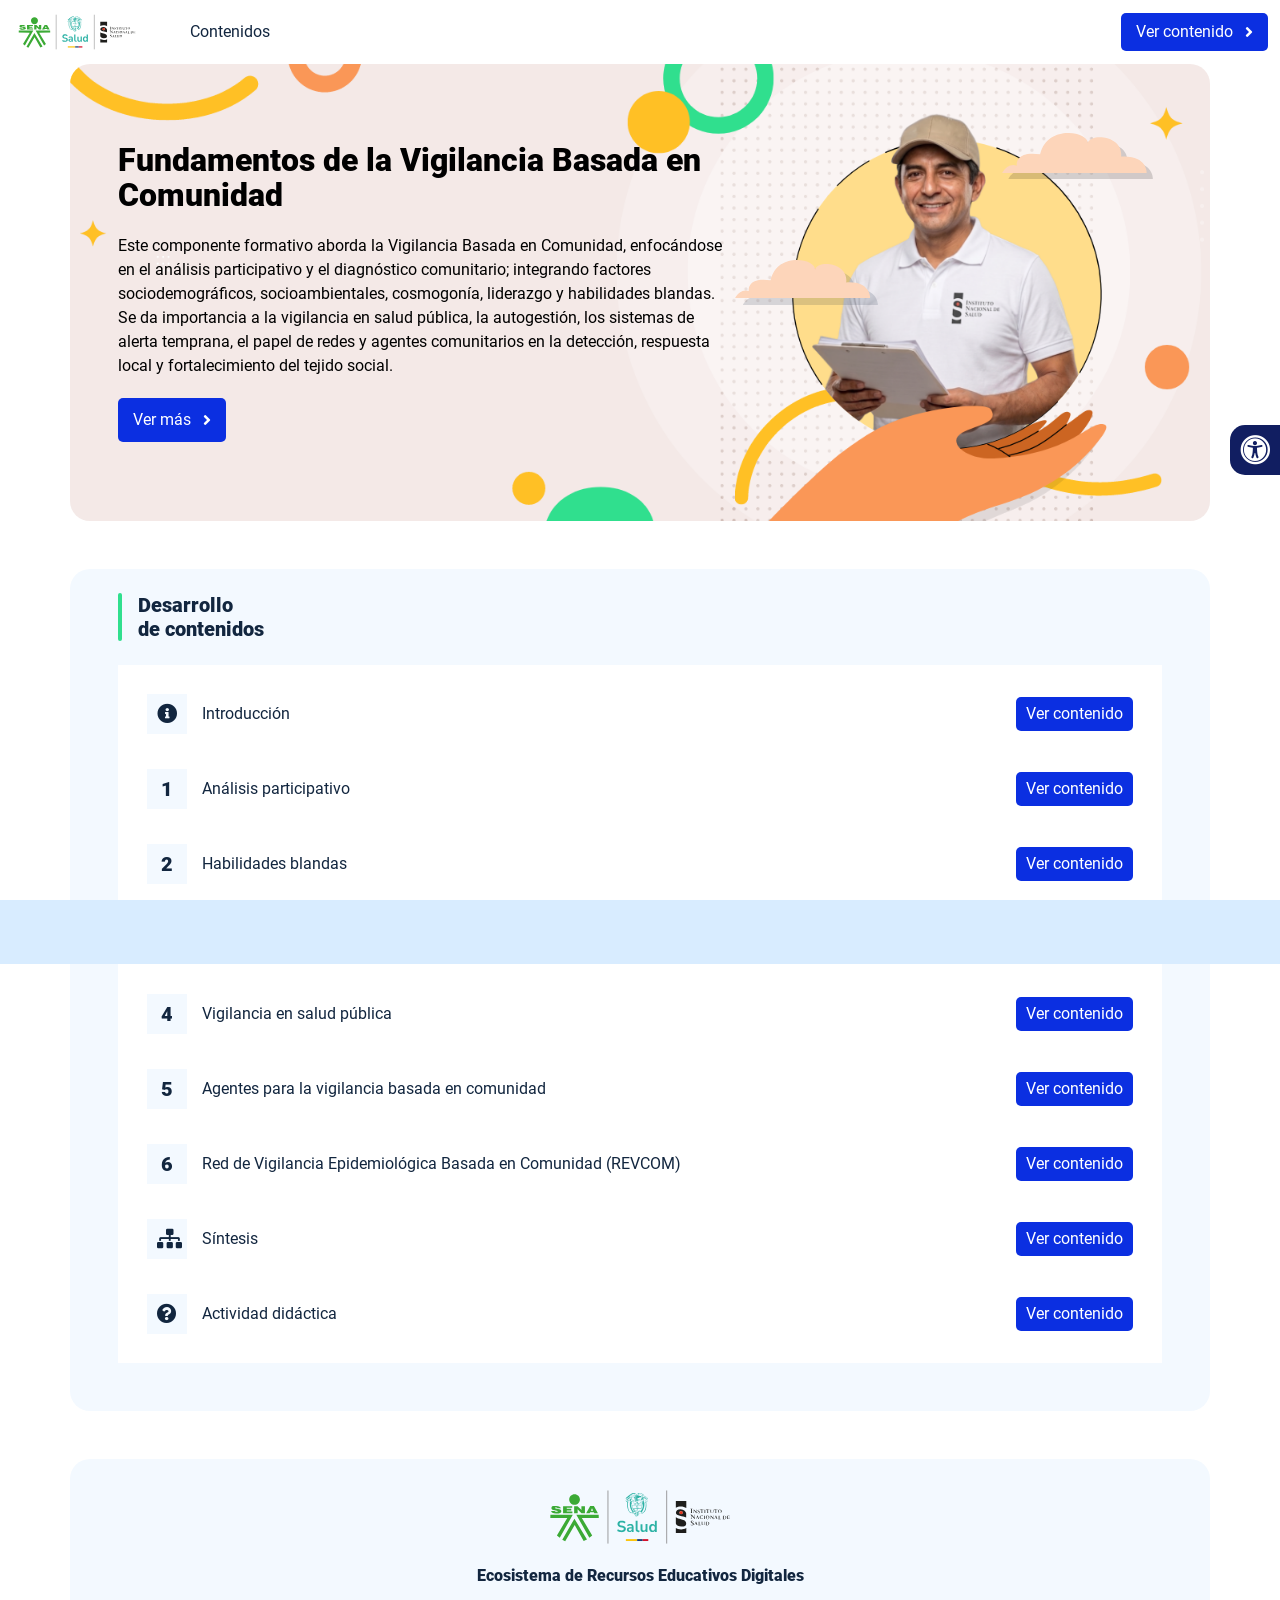
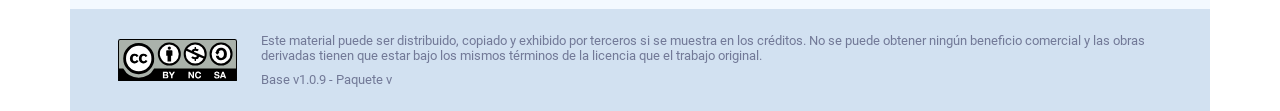
==== commit d84fade1: "new dist" ====
--- a/index.html
+++ b/index.html
@@ -1 +1 @@
-<!DOCTYPE html><html lang=""><head><meta charset="utf-8"><meta http-equiv="X-UA-Compatible" content="IE=edge"><meta name="viewport" content="width=device-width,initial-scale=1"><link rel="icon" href="favicon.ico"><title>Fundamentos de la Vigilancia Basada en Comunidad</title><link href="css/chunk-0e887bde.228595e2.css" rel="prefetch"><link href="css/chunk-231fa07a.efbc1846.css" rel="prefetch"><link href="css/chunk-29e742af.228595e2.css" rel="prefetch"><link href="css/chunk-4362a688.228595e2.css" rel="prefetch"><link href="css/chunk-4f24738e.9a3a8379.css" rel="prefetch"><link href="css/chunk-4fe92370.776f4010.css" rel="prefetch"><link href="css/chunk-5a19f5d6.228595e2.css" rel="prefetch"><link href="css/chunk-62c2bfae.228595e2.css" rel="prefetch"><link href="css/chunk-658df628.70e477c4.css" rel="prefetch"><link href="css/chunk-76ce441d.228595e2.css" rel="prefetch"><link href="css/chunk-95bd6a28.228595e2.css" rel="prefetch"><link href="css/chunk-b6e71aae.52642dbc.css" rel="prefetch"><link href="css/chunk-e5c2da8c.d0960482.css" rel="prefetch"><link href="css/chunk-f0eb0786.228595e2.css" rel="prefetch"><link href="css/comple.3a8b4f0c.css" rel="prefetch"><link href="css/creditos.fd784336.css" rel="prefetch"><link href="css/glosario.2a7ae844.css" rel="prefetch"><link href="css/referencias.25e9bdee.css" rel="prefetch"><link href="js/actividad.67bc1b73.js" rel="prefetch"><link href="js/chunk-0e887bde.dae64ab8.js" rel="prefetch"><link href="js/chunk-14bc40ad.8c962b19.js" rel="prefetch"><link href="js/chunk-1819c3ee.29d2e25e.js" rel="prefetch"><link href="js/chunk-1be63525.ce144bf2.js" rel="prefetch"><link href="js/chunk-231fa07a.5ed3b22a.js" rel="prefetch"><link href="js/chunk-25c5bc2d.a68bd4aa.js" rel="prefetch"><link href="js/chunk-29e742af.5e543368.js" rel="prefetch"><link href="js/chunk-2d0b347a.203ef45f.js" rel="prefetch"><link href="js/chunk-2d0b5d7a.b092c0ee.js" rel="prefetch"><link href="js/chunk-2d0d8399.04894325.js" rel="prefetch"><link href="js/chunk-2d0e97fd.206f4dcd.js" rel="prefetch"><link href="js/chunk-2d222316.95b2c736.js" rel="prefetch"><link href="js/chunk-3a2b39e0.b306826f.js" rel="prefetch"><link href="js/chunk-3f20a881.6092c6de.js" rel="prefetch"><link href="js/chunk-4362a688.180ad899.js" rel="prefetch"><link href="js/chunk-4a6f7ca8.f5874844.js" rel="prefetch"><link href="js/chunk-4f24738e.e307572d.js" rel="prefetch"><link href="js/chunk-4fe92370.67cbc6fa.js" rel="prefetch"><link href="js/chunk-5a19f5d6.2c01af83.js" rel="prefetch"><link href="js/chunk-61f9b076.02de9057.js" rel="prefetch"><link href="js/chunk-62c2bfae.5a4e8ce1.js" rel="prefetch"><link href="js/chunk-658df628.4ba6785c.js" rel="prefetch"><link href="js/chunk-76ce441d.7cc840b6.js" rel="prefetch"><link href="js/chunk-77a835e0.0cb4f769.js" rel="prefetch"><link href="js/chunk-8086e044.1c8cad9a.js" rel="prefetch"><link href="js/chunk-95bd6a28.63f0c57a.js" rel="prefetch"><link href="js/chunk-b6e71aae.8c03e092.js" rel="prefetch"><link href="js/chunk-c6b53126.eea72cc5.js" rel="prefetch"><link href="js/chunk-dab0b444.1c48d05f.js" rel="prefetch"><link href="js/chunk-de4942d8.de8f5cb6.js" rel="prefetch"><link href="js/chunk-e0ec3ff0.4b01b494.js" rel="prefetch"><link href="js/chunk-e5c2da8c.a9608c46.js" rel="prefetch"><link href="js/chunk-efedb62c.f2fa04ee.js" rel="prefetch"><link href="js/chunk-f0eb0786.b560768c.js" rel="prefetch"><link href="js/comple.b973368e.js" rel="prefetch"><link href="js/creditos.352bdda1.js" rel="prefetch"><link href="js/glosario.5ecd4e81.js" rel="prefetch"><link href="js/intro.f1fb65b0.js" rel="prefetch"><link href="js/referencias.9143a58a.js" rel="prefetch"><link href="js/sintesis.ec737374.js" rel="prefetch"><link href="js/tema1.7a85b0a5.js" rel="prefetch"><link href="js/tema2.c2e7ef2b.js" rel="prefetch"><link href="js/tema3.b4add555.js" rel="prefetch"><link href="js/tema4.3ee1c969.js" rel="prefetch"><link href="js/tema5.0b7293d2.js" rel="prefetch"><link href="js/tema6.799e2f5e.js" rel="prefetch"><link href="css/app.e63646ea.css" rel="preload" as="style"><link href="css/chunk-vendors.c2b7ca14.css" rel="preload" as="style"><link href="js/app.39ef4994.js" rel="preload" as="script"><link href="js/chunk-vendors.23af715a.js" rel="preload" as="script"><link href="css/chunk-vendors.c2b7ca14.css" rel="stylesheet"><link href="css/app.e63646ea.css" rel="stylesheet"></head><body><noscript><strong>We're sorry but Fundamentos de la Vigilancia Basada en Comunidad doesn't work properly without JavaScript enabled. Please enable it to continue.</strong></noscript><div id="app"></div><script src="js/chunk-vendors.23af715a.js"></script><script src="js/app.39ef4994.js"></script></body></html>+<!DOCTYPE html><html lang=""><head><meta charset="utf-8"><meta http-equiv="X-UA-Compatible" content="IE=edge"><meta name="viewport" content="width=device-width,initial-scale=1"><link rel="icon" href="favicon.ico"><link rel="stylesheet" href="https://cdnjs.cloudflare.com/ajax/libs/font-awesome/6.5.0/css/all.min.css"><title>Fundamentos de la Vigilancia Basada en Comunidad</title><link href="css/chunk-0e887bde.228595e2.css" rel="prefetch"><link href="css/chunk-231fa07a.efbc1846.css" rel="prefetch"><link href="css/chunk-29e742af.228595e2.css" rel="prefetch"><link href="css/chunk-4362a688.228595e2.css" rel="prefetch"><link href="css/chunk-4f24738e.9a3a8379.css" rel="prefetch"><link href="css/chunk-4fe92370.776f4010.css" rel="prefetch"><link href="css/chunk-5a19f5d6.228595e2.css" rel="prefetch"><link href="css/chunk-62c2bfae.228595e2.css" rel="prefetch"><link href="css/chunk-658df628.70e477c4.css" rel="prefetch"><link href="css/chunk-76ce441d.228595e2.css" rel="prefetch"><link href="css/chunk-95bd6a28.228595e2.css" rel="prefetch"><link href="css/chunk-b6e71aae.52642dbc.css" rel="prefetch"><link href="css/chunk-e5c2da8c.d0960482.css" rel="prefetch"><link href="css/chunk-f0eb0786.228595e2.css" rel="prefetch"><link href="css/comple.3a8b4f0c.css" rel="prefetch"><link href="css/creditos.fd784336.css" rel="prefetch"><link href="css/glosario.2a7ae844.css" rel="prefetch"><link href="css/referencias.25e9bdee.css" rel="prefetch"><link href="js/actividad.5a697b18.js" rel="prefetch"><link href="js/chunk-0e887bde.dae64ab8.js" rel="prefetch"><link href="js/chunk-14bc40ad.8c962b19.js" rel="prefetch"><link href="js/chunk-1819c3ee.29d2e25e.js" rel="prefetch"><link href="js/chunk-1be63525.ce144bf2.js" rel="prefetch"><link href="js/chunk-231fa07a.5ed3b22a.js" rel="prefetch"><link href="js/chunk-25c5bc2d.a68bd4aa.js" rel="prefetch"><link href="js/chunk-29e742af.5e543368.js" rel="prefetch"><link href="js/chunk-2d0b347a.203ef45f.js" rel="prefetch"><link href="js/chunk-2d0b5d7a.b092c0ee.js" rel="prefetch"><link href="js/chunk-2d0d8399.04894325.js" rel="prefetch"><link href="js/chunk-2d0e97fd.206f4dcd.js" rel="prefetch"><link href="js/chunk-2d222316.95b2c736.js" rel="prefetch"><link href="js/chunk-3a2b39e0.b306826f.js" rel="prefetch"><link href="js/chunk-3f20a881.6092c6de.js" rel="prefetch"><link href="js/chunk-4362a688.180ad899.js" rel="prefetch"><link href="js/chunk-4a6f7ca8.f5874844.js" rel="prefetch"><link href="js/chunk-4f24738e.e307572d.js" rel="prefetch"><link href="js/chunk-4fe92370.67cbc6fa.js" rel="prefetch"><link href="js/chunk-5a19f5d6.2c01af83.js" rel="prefetch"><link href="js/chunk-61f9b076.02de9057.js" rel="prefetch"><link href="js/chunk-62c2bfae.5a4e8ce1.js" rel="prefetch"><link href="js/chunk-658df628.4ba6785c.js" rel="prefetch"><link href="js/chunk-76ce441d.7cc840b6.js" rel="prefetch"><link href="js/chunk-77a835e0.0cb4f769.js" rel="prefetch"><link href="js/chunk-8086e044.1c8cad9a.js" rel="prefetch"><link href="js/chunk-95bd6a28.63f0c57a.js" rel="prefetch"><link href="js/chunk-b6e71aae.8c03e092.js" rel="prefetch"><link href="js/chunk-c6b53126.eea72cc5.js" rel="prefetch"><link href="js/chunk-dab0b444.1c48d05f.js" rel="prefetch"><link href="js/chunk-de4942d8.de8f5cb6.js" rel="prefetch"><link href="js/chunk-e0ec3ff0.4b01b494.js" rel="prefetch"><link href="js/chunk-e5c2da8c.a9608c46.js" rel="prefetch"><link href="js/chunk-efedb62c.f2fa04ee.js" rel="prefetch"><link href="js/chunk-f0eb0786.b560768c.js" rel="prefetch"><link href="js/comple.b973368e.js" rel="prefetch"><link href="js/creditos.352bdda1.js" rel="prefetch"><link href="js/glosario.5ecd4e81.js" rel="prefetch"><link href="js/intro.ddac8d95.js" rel="prefetch"><link href="js/referencias.9143a58a.js" rel="prefetch"><link href="js/sintesis.84980ddd.js" rel="prefetch"><link href="js/tema1.f5584627.js" rel="prefetch"><link href="js/tema2.6339c0d7.js" rel="prefetch"><link href="js/tema3.f1ceda07.js" rel="prefetch"><link href="js/tema4.699027fa.js" rel="prefetch"><link href="js/tema5.703135a1.js" rel="prefetch"><link href="js/tema6.b7db0f3a.js" rel="prefetch"><link href="css/app.a2841964.css" rel="preload" as="style"><link href="css/chunk-vendors.c2b7ca14.css" rel="preload" as="style"><link href="js/app.339476ab.js" rel="preload" as="script"><link href="js/chunk-vendors.23af715a.js" rel="preload" as="script"><link href="css/chunk-vendors.c2b7ca14.css" rel="stylesheet"><link href="css/app.a2841964.css" rel="stylesheet"></head><body><noscript><strong>We're sorry but Fundamentos de la Vigilancia Basada en Comunidad doesn't work properly without JavaScript enabled. Please enable it to continue.</strong></noscript><div id="app"></div><script src="js/chunk-vendors.23af715a.js"></script><script src="js/app.339476ab.js"></script></body></html>
--- a/css/app.a2841964.css
+++ b/css/app.a2841964.css
@@ -0,0 +1 @@
+*,:after,:before{box-sizing:inherit}html{height:100%;line-height:1.15;box-sizing:border-box;-webkit-font-smoothing:antialiased;-moz-osx-font-smoothing:grayscale;-webkit-text-size-adjust:100%;-ms-text-size-adjust:100%;text-rendering:optimizeLegibility}a,abbr,acronym,address,applet,article,aside,audio,b,big,blockquote,body,canvas,caption,center,cite,code,dd,del,details,dfn,div,dl,dt,em,embed,fieldset,figcaption,figure,footer,form,h1,h2,h3,h4,h5,h6,header,hgroup,html,i,iframe,img,ins,kbd,label,legend,li,mark,menu,nav,object,ol,output,p,pre,q,ruby,s,samp,section,small,span,strike,strong,sub,summary,sup,table,tbody,td,tfoot,th,thead,time,tr,tt,u,ul,var,video{margin:0;padding:0;border:0;outline:0;background:transparent;vertical-align:baseline}article,aside,details,figcaption,figure,footer,header,main,menu,nav,section,summary{display:block}[hidden],template{display:none}hr{box-sizing:content-box;height:0;border-bottom:1px solid #e8e8e8;border-left:0;border-right:0;border-top:0;margin:1.5em 0;overflow:visible}[hidden]{display:none}a{font-family:Roboto,sans-serif;font-size:1em;font-weight:400;text-decoration:none;color:#12263f;background-color:transparent;transition:all .15s ease-in-out;-webkit-text-decoration-skip:objects}a:active,a:hover{outline-width:0}a:active,a:focus,a:hover{color:#000}[type=button],[type=reset],[type=submit],button{-webkit-appearance:none;-moz-appearance:none;appearance:none;cursor:pointer;display:inline-block;vertical-align:middle;border:0;border-radius:5px;color:#12263f;background-color:#0b2fe1;font-family:Roboto,sans-serif;font-weight:400;font-size:1em;-webkit-font-smoothing:antialiased;line-height:1em;white-space:nowrap;text-decoration:none;text-transform:none;padding:.75em 1.5em;margin:0;-webkit-user-select:none;-moz-user-select:none;user-select:none;overflow:visible;transition:background-color .15s ease-in-out}[type=button]:focus,[type=button]:hover,[type=reset]:focus,[type=reset]:hover,[type=submit]:focus,[type=submit]:hover,button:focus,button:hover{background-color:#0b2fe1;color:#12263f}[type=button]:disabled,[type=reset]:disabled,[type=submit]:disabled,button:disabled{cursor:not-allowed;opacity:.5}[type=button]:disabled:hover,[type=reset]:disabled:hover,[type=submit]:disabled:hover,button:disabled:hover{background-color:#0b2fe1}input,select,textarea{margin:0;display:block;font-family:Roboto,sans-serif;font-size:16px}input{overflow:visible}[type=color],[type=date],[type=datetime-local],[type=datetime],[type=email],[type=month],[type=number],[type=password],[type=search],[type=tel],[type=text],[type=time],[type=url],[type=week],input:not([type]),select,select[multiple],textarea{background-color:#fff;border:1px solid #e8e8e8;border-radius:5px;box-shadow:inset 0 1px 3px rgba(0,0,0,.06);box-sizing:inherit;margin-bottom:.75em;padding:.5em;transition:border-color .15s ease-in-out;width:100%}[type=color]:hover,[type=date]:hover,[type=datetime-local]:hover,[type=datetime]:hover,[type=email]:hover,[type=month]:hover,[type=number]:hover,[type=password]:hover,[type=search]:hover,[type=tel]:hover,[type=text]:hover,[type=time]:hover,[type=url]:hover,[type=week]:hover,input:not([type]):hover,select:hover,select[multiple]:hover,textarea:hover{border-color:shade(#e8e8e8,20%)}[type=color]:focus,[type=date]:focus,[type=datetime-local]:focus,[type=datetime]:focus,[type=email]:focus,[type=month]:focus,[type=number]:focus,[type=password]:focus,[type=search]:focus,[type=tel]:focus,[type=text]:focus,[type=time]:focus,[type=url]:focus,[type=week]:focus,input:not([type]):focus,select:focus,select[multiple]:focus,textarea:focus{border-color:#30df8e;box-shadow:inset 0 1px 3px rgba(0,0,0,.06),0 0 5px rgba(255,185,12,.7);outline:none}[type=color]:disabled,[type=date]:disabled,[type=datetime-local]:disabled,[type=datetime]:disabled,[type=email]:disabled,[type=month]:disabled,[type=number]:disabled,[type=password]:disabled,[type=search]:disabled,[type=tel]:disabled,[type=text]:disabled,[type=time]:disabled,[type=url]:disabled,[type=week]:disabled,input:not([type]):disabled,select:disabled,select[multiple]:disabled,textarea:disabled{background-color:shade(#fff,5%);cursor:not-allowed}[type=color]:disabled:hover,[type=date]:disabled:hover,[type=datetime-local]:disabled:hover,[type=datetime]:disabled:hover,[type=email]:disabled:hover,[type=month]:disabled:hover,[type=number]:disabled:hover,[type=password]:disabled:hover,[type=search]:disabled:hover,[type=tel]:disabled:hover,[type=text]:disabled:hover,[type=time]:disabled:hover,[type=url]:disabled:hover,[type=week]:disabled:hover,input:not([type]):disabled:hover,select:disabled:hover,select[multiple]:disabled:hover,textarea:disabled:hover{border:1px solid #e8e8e8}select{text-transform:none;max-width:100%;border-radius:5px}::-webkit-file-upload-button{background-color:#0b2fe1;border:none;cursor:pointer;color:#12263f;border-radius:5px;padding:.75em 1.5em}::-webkit-file-upload-button:hover{background-color:#0b2fe1}optgroup{font-weight:700}fieldset{border:1px solid #e8e8e8;background-color:transparent;padding:1.5em;-webkit-margin-start:0;-webkit-margin-end:0;-webkit-padding-before:1.5em;-webkit-padding-start:1.5em;-webkit-padding-end:1.5em;-webkit-padding-after:1.5em}legend{box-sizing:border-box;color:inherit;display:table;max-width:100%;padding:0;white-space:normal;font-weight:600;-webkit-padding-start:0;-webkit-padding-end:0}label,legend{margin-bottom:.375em}label{display:block;font-size:1em;font-family:Roboto,sans-serif;font-weight:900}textarea{overflow:auto;resize:vertical}[type=checkbox],[type=radio]{box-sizing:border-box;padding:0;display:inline;margin-right:.375em}[type=number]::-webkit-inner-spin-button,[type=number]::-webkit-outer-spin-button{height:auto}[type=search]{-webkit-appearance:textfield;outline-offset:-2px}[type=search]::-webkit-search-cancel-button,[type=search]::-webkit-search-decoration{-webkit-appearance:none;-moz-appearance:none}::-moz-placeholder{color:#999}::placeholder{color:#999}::-webkit-file-upload-button{-webkit-appearance:button;-moz-appearance:button;font:inherit}[type=file]{margin-bottom:.75em;width:100%}[type=button],[type=reset],[type=submit],button{-webkit-appearance:button}[type=button]::-moz-focus-inner,[type=reset]::-moz-focus-inner,[type=submit]::-moz-focus-inner,button::-moz-focus-inner{border-style:none;padding:0}[type=button]:-moz-focusring,[type=reset]:-moz-focusring,[type=submit]:-moz-focusring,button:-moz-focusring{outline:1px dotted ButtonText}progress{vertical-align:baseline}ol,ul{list-style:none;margin-bottom:1em}dt{font-weight:700}figure,img,picture,svg{margin:0;width:100%;max-width:100%}figcaption{display:block;background-color:#e8e8e8;padding:.75em 1.5em;font-size:.8em;font-weight:700}img,svg{display:block;border-style:none}svg:not(:root){overflow:hidden}audio,canvas,progress,video{display:inline-block}audio:not([controls]){display:none;height:0}template{display:none}table{border-collapse:collapse;border-spacing:0;table-layout:fixed;width:100%}td,th,tr{vertical-align:middle}td,th{border:1px solid #e8e8e8;padding:.75em}th{font-size:.875em;line-height:1.2}td{line-height:1.5}body{font-size:16px;font-weight:400;line-height:1.5}body,h1,h2,h3,h4,h5,h6{color:#12263f;font-family:Roboto,sans-serif}h1,h2,h3,h4,h5,h6{font-weight:900;line-height:1.2;margin:0 0 .75em}h1{font-size:2em}h2{font-size:1.5em}h3{font-size:1.25em}h4{font-size:1.125em}h5{font-size:1em}h6{font-size:.875em}p{font-family:Roboto,sans-serif;font-size:1em;font-weight:400;line-height:1.5;color:#12263f;margin-bottom:1em}b,strong{font-weight:700}dfn,em,i{font-style:italic}br{line-height:2em}u{text-decoration:underline}code,kbd,pre,samp{color:#727997;font-family:Lucida Console,Courier New,monospace;font-size:1em}sub,sup{font-size:75%;line-height:0;position:relative;vertical-align:baseline}sub{bottom:-.25em}sup{top:-.5em}small{font-size:80%}mark{background-color:#ffeb3b;color:#000}abbr[title]{border-bottom:none;text-decoration:underline;-webkit-text-decoration:underline dotted;text-decoration:underline dotted}blockquote,q{quotes:none}::selection{background:#2196f3!important;color:#fff!important;text-shadow:none}::-moz-selection{background:#2196f3!important;color:#fff!important;text-shadow:none}img::selection{background:transparent}img::-moz-selection{background:transparent}body{-webkit-tap-highlight-color:#2196F3!important}details,menu{display:block}summary{display:list-item}@media print{*,:after,:before,:first-letter,:first-line{background:transparent!important;color:#000!important;box-shadow:none!important;text-shadow:none!important}a,a:visited{text-decoration:underline}a[href]:after{content:" (" attr(href) ")"}a abbr[title]:after{content:" (" attr(title) ")"}a[href^="#"]:after,a[href^="javascript:"]:after{content:""}blockquote,pre{border:1px solid #999;page-break-inside:avoid}thead{display:table-header-group}img,tr{page-break-inside:avoid}img{max-width:100%!important}h2,h3,p{orphans:3;widows:3}h2,h3{page-break-after:avoid}}[data-aos][data-aos][data-aos-duration="50"],body[data-aos-duration="50"] [data-aos]{transition-duration:50ms}[data-aos][data-aos][data-aos-delay="50"],body[data-aos-delay="50"] [data-aos]{transition-delay:0s}[data-aos][data-aos][data-aos-delay="50"].aos-animate,body[data-aos-delay="50"] [data-aos].aos-animate{transition-delay:50ms}[data-aos][data-aos][data-aos-duration="100"],body[data-aos-duration="100"] [data-aos]{transition-duration:.1s}[data-aos][data-aos][data-aos-delay="100"],body[data-aos-delay="100"] [data-aos]{transition-delay:0s}[data-aos][data-aos][data-aos-delay="100"].aos-animate,body[data-aos-delay="100"] [data-aos].aos-animate{transition-delay:.1s}[data-aos][data-aos][data-aos-duration="150"],body[data-aos-duration="150"] [data-aos]{transition-duration:.15s}[data-aos][data-aos][data-aos-delay="150"],body[data-aos-delay="150"] [data-aos]{transition-delay:0s}[data-aos][data-aos][data-aos-delay="150"].aos-animate,body[data-aos-delay="150"] [data-aos].aos-animate{transition-delay:.15s}[data-aos][data-aos][data-aos-duration="200"],body[data-aos-duration="200"] [data-aos]{transition-duration:.2s}[data-aos][data-aos][data-aos-delay="200"],body[data-aos-delay="200"] [data-aos]{transition-delay:0s}[data-aos][data-aos][data-aos-delay="200"].aos-animate,body[data-aos-delay="200"] [data-aos].aos-animate{transition-delay:.2s}[data-aos][data-aos][data-aos-duration="250"],body[data-aos-duration="250"] [data-aos]{transition-duration:.25s}[data-aos][data-aos][data-aos-delay="250"],body[data-aos-delay="250"] [data-aos]{transition-delay:0s}[data-aos][data-aos][data-aos-delay="250"].aos-animate,body[data-aos-delay="250"] [data-aos].aos-animate{transition-delay:.25s}[data-aos][data-aos][data-aos-duration="300"],body[data-aos-duration="300"] [data-aos]{transition-duration:.3s}[data-aos][data-aos][data-aos-delay="300"],body[data-aos-delay="300"] [data-aos]{transition-delay:0s}[data-aos][data-aos][data-aos-delay="300"].aos-animate,body[data-aos-delay="300"] [data-aos].aos-animate{transition-delay:.3s}[data-aos][data-aos][data-aos-duration="350"],body[data-aos-duration="350"] [data-aos]{transition-duration:.35s}[data-aos][data-aos][data-aos-delay="350"],body[data-aos-delay="350"] [data-aos]{transition-delay:0s}[data-aos][data-aos][data-aos-delay="350"].aos-animate,body[data-aos-delay="350"] [data-aos].aos-animate{transition-delay:.35s}[data-aos][data-aos][data-aos-duration="400"],body[data-aos-duration="400"] [data-aos]{transition-duration:.4s}[data-aos][data-aos][data-aos-delay="400"],body[data-aos-delay="400"] [data-aos]{transition-delay:0s}[data-aos][data-aos][data-aos-delay="400"].aos-animate,body[data-aos-delay="400"] [data-aos].aos-animate{transition-delay:.4s}[data-aos][data-aos][data-aos-duration="450"],body[data-aos-duration="450"] [data-aos]{transition-duration:.45s}[data-aos][data-aos][data-aos-delay="450"],body[data-aos-delay="450"] [data-aos]{transition-delay:0s}[data-aos][data-aos][data-aos-delay="450"].aos-animate,body[data-aos-delay="450"] [data-aos].aos-animate{transition-delay:.45s}[data-aos][data-aos][data-aos-duration="500"],body[data-aos-duration="500"] [data-aos]{transition-duration:.5s}[data-aos][data-aos][data-aos-delay="500"],body[data-aos-delay="500"] [data-aos]{transition-delay:0s}[data-aos][data-aos][data-aos-delay="500"].aos-animate,body[data-aos-delay="500"] [data-aos].aos-animate{transition-delay:.5s}[data-aos][data-aos][data-aos-duration="550"],body[data-aos-duration="550"] [data-aos]{transition-duration:.55s}[data-aos][data-aos][data-aos-delay="550"],body[data-aos-delay="550"] [data-aos]{transition-delay:0s}[data-aos][data-aos][data-aos-delay="550"].aos-animate,body[data-aos-delay="550"] [data-aos].aos-animate{transition-delay:.55s}[data-aos][data-aos][data-aos-duration="600"],body[data-aos-duration="600"] [data-aos]{transition-duration:.6s}[data-aos][data-aos][data-aos-delay="600"],body[data-aos-delay="600"] [data-aos]{transition-delay:0s}[data-aos][data-aos][data-aos-delay="600"].aos-animate,body[data-aos-delay="600"] [data-aos].aos-animate{transition-delay:.6s}[data-aos][data-aos][data-aos-duration="650"],body[data-aos-duration="650"] [data-aos]{transition-duration:.65s}[data-aos][data-aos][data-aos-delay="650"],body[data-aos-delay="650"] [data-aos]{transition-delay:0s}[data-aos][data-aos][data-aos-delay="650"].aos-animate,body[data-aos-delay="650"] [data-aos].aos-animate{transition-delay:.65s}[data-aos][data-aos][data-aos-duration="700"],body[data-aos-duration="700"] [data-aos]{transition-duration:.7s}[data-aos][data-aos][data-aos-delay="700"],body[data-aos-delay="700"] [data-aos]{transition-delay:0s}[data-aos][data-aos][data-aos-delay="700"].aos-animate,body[data-aos-delay="700"] [data-aos].aos-animate{transition-delay:.7s}[data-aos][data-aos][data-aos-duration="750"],body[data-aos-duration="750"] [data-aos]{transition-duration:.75s}[data-aos][data-aos][data-aos-delay="750"],body[data-aos-delay="750"] [data-aos]{transition-delay:0s}[data-aos][data-aos][data-aos-delay="750"].aos-animate,body[data-aos-delay="750"] [data-aos].aos-animate{transition-delay:.75s}[data-aos][data-aos][data-aos-duration="800"],body[data-aos-duration="800"] [data-aos]{transition-duration:.8s}[data-aos][data-aos][data-aos-delay="800"],body[data-aos-delay="800"] [data-aos]{transition-delay:0s}[data-aos][data-aos][data-aos-delay="800"].aos-animate,body[data-aos-delay="800"] [data-aos].aos-animate{transition-delay:.8s}[data-aos][data-aos][data-aos-duration="850"],body[data-aos-duration="850"] [data-aos]{transition-duration:.85s}[data-aos][data-aos][data-aos-delay="850"],body[data-aos-delay="850"] [data-aos]{transition-delay:0s}[data-aos][data-aos][data-aos-delay="850"].aos-animate,body[data-aos-delay="850"] [data-aos].aos-animate{transition-delay:.85s}[data-aos][data-aos][data-aos-duration="900"],body[data-aos-duration="900"] [data-aos]{transition-duration:.9s}[data-aos][data-aos][data-aos-delay="900"],body[data-aos-delay="900"] [data-aos]{transition-delay:0s}[data-aos][data-aos][data-aos-delay="900"].aos-animate,body[data-aos-delay="900"] [data-aos].aos-animate{transition-delay:.9s}[data-aos][data-aos][data-aos-duration="950"],body[data-aos-duration="950"] [data-aos]{transition-duration:.95s}[data-aos][data-aos][data-aos-delay="950"],body[data-aos-delay="950"] [data-aos]{transition-delay:0s}[data-aos][data-aos][data-aos-delay="950"].aos-animate,body[data-aos-delay="950"] [data-aos].aos-animate{transition-delay:.95s}[data-aos][data-aos][data-aos-duration="1000"],body[data-aos-duration="1000"] [data-aos]{transition-duration:1s}[data-aos][data-aos][data-aos-delay="1000"],body[data-aos-delay="1000"] [data-aos]{transition-delay:0s}[data-aos][data-aos][data-aos-delay="1000"].aos-animate,body[data-aos-delay="1000"] [data-aos].aos-animate{transition-delay:1s}[data-aos][data-aos][data-aos-duration="1050"],body[data-aos-duration="1050"] [data-aos]{transition-duration:1.05s}[data-aos][data-aos][data-aos-delay="1050"],body[data-aos-delay="1050"] [data-aos]{transition-delay:0s}[data-aos][data-aos][data-aos-delay="1050"].aos-animate,body[data-aos-delay="1050"] [data-aos].aos-animate{transition-delay:1.05s}[data-aos][data-aos][data-aos-duration="1100"],body[data-aos-duration="1100"] [data-aos]{transition-duration:1.1s}[data-aos][data-aos][data-aos-delay="1100"],body[data-aos-delay="1100"] [data-aos]{transition-delay:0s}[data-aos][data-aos][data-aos-delay="1100"].aos-animate,body[data-aos-delay="1100"] [data-aos].aos-animate{transition-delay:1.1s}[data-aos][data-aos][data-aos-duration="1150"],body[data-aos-duration="1150"] [data-aos]{transition-duration:1.15s}[data-aos][data-aos][data-aos-delay="1150"],body[data-aos-delay="1150"] [data-aos]{transition-delay:0s}[data-aos][data-aos][data-aos-delay="1150"].aos-animate,body[data-aos-delay="1150"] [data-aos].aos-animate{transition-delay:1.15s}[data-aos][data-aos][data-aos-duration="1200"],body[data-aos-duration="1200"] [data-aos]{transition-duration:1.2s}[data-aos][data-aos][data-aos-delay="1200"],body[data-aos-delay="1200"] [data-aos]{transition-delay:0s}[data-aos][data-aos][data-aos-delay="1200"].aos-animate,body[data-aos-delay="1200"] [data-aos].aos-animate{transition-delay:1.2s}[data-aos][data-aos][data-aos-duration="1250"],body[data-aos-duration="1250"] [data-aos]{transition-duration:1.25s}[data-aos][data-aos][data-aos-delay="1250"],body[data-aos-delay="1250"] [data-aos]{transition-delay:0s}[data-aos][data-aos][data-aos-delay="1250"].aos-animate,body[data-aos-delay="1250"] [data-aos].aos-animate{transition-delay:1.25s}[data-aos][data-aos][data-aos-duration="1300"],body[data-aos-duration="1300"] [data-aos]{transition-duration:1.3s}[data-aos][data-aos][data-aos-delay="1300"],body[data-aos-delay="1300"] [data-aos]{transition-delay:0s}[data-aos][data-aos][data-aos-delay="1300"].aos-animate,body[data-aos-delay="1300"] [data-aos].aos-animate{transition-delay:1.3s}[data-aos][data-aos][data-aos-duration="1350"],body[data-aos-duration="1350"] [data-aos]{transition-duration:1.35s}[data-aos][data-aos][data-aos-delay="1350"],body[data-aos-delay="1350"] [data-aos]{transition-delay:0s}[data-aos][data-aos][data-aos-delay="1350"].aos-animate,body[data-aos-delay="1350"] [data-aos].aos-animate{transition-delay:1.35s}[data-aos][data-aos][data-aos-duration="1400"],body[data-aos-duration="1400"] [data-aos]{transition-duration:1.4s}[data-aos][data-aos][data-aos-delay="1400"],body[data-aos-delay="1400"] [data-aos]{transition-delay:0s}[data-aos][data-aos][data-aos-delay="1400"].aos-animate,body[data-aos-delay="1400"] [data-aos].aos-animate{transition-delay:1.4s}[data-aos][data-aos][data-aos-duration="1450"],body[data-aos-duration="1450"] [data-aos]{transition-duration:1.45s}[data-aos][data-aos][data-aos-delay="1450"],body[data-aos-delay="1450"] [data-aos]{transition-delay:0s}[data-aos][data-aos][data-aos-delay="1450"].aos-animate,body[data-aos-delay="1450"] [data-aos].aos-animate{transition-delay:1.45s}[data-aos][data-aos][data-aos-duration="1500"],body[data-aos-duration="1500"] [data-aos]{transition-duration:1.5s}[data-aos][data-aos][data-aos-delay="1500"],body[data-aos-delay="1500"] [data-aos]{transition-delay:0s}[data-aos][data-aos][data-aos-delay="1500"].aos-animate,body[data-aos-delay="1500"] [data-aos].aos-animate{transition-delay:1.5s}[data-aos][data-aos][data-aos-duration="1550"],body[data-aos-duration="1550"] [data-aos]{transition-duration:1.55s}[data-aos][data-aos][data-aos-delay="1550"],body[data-aos-delay="1550"] [data-aos]{transition-delay:0s}[data-aos][data-aos][data-aos-delay="1550"].aos-animate,body[data-aos-delay="1550"] [data-aos].aos-animate{transition-delay:1.55s}[data-aos][data-aos][data-aos-duration="1600"],body[data-aos-duration="1600"] [data-aos]{transition-duration:1.6s}[data-aos][data-aos][data-aos-delay="1600"],body[data-aos-delay="1600"] [data-aos]{transition-delay:0s}[data-aos][data-aos][data-aos-delay="1600"].aos-animate,body[data-aos-delay="1600"] [data-aos].aos-animate{transition-delay:1.6s}[data-aos][data-aos][data-aos-duration="1650"],body[data-aos-duration="1650"] [data-aos]{transition-duration:1.65s}[data-aos][data-aos][data-aos-delay="1650"],body[data-aos-delay="1650"] [data-aos]{transition-delay:0s}[data-aos][data-aos][data-aos-delay="1650"].aos-animate,body[data-aos-delay="1650"] [data-aos].aos-animate{transition-delay:1.65s}[data-aos][data-aos][data-aos-duration="1700"],body[data-aos-duration="1700"] [data-aos]{transition-duration:1.7s}[data-aos][data-aos][data-aos-delay="1700"],body[data-aos-delay="1700"] [data-aos]{transition-delay:0s}[data-aos][data-aos][data-aos-delay="1700"].aos-animate,body[data-aos-delay="1700"] [data-aos].aos-animate{transition-delay:1.7s}[data-aos][data-aos][data-aos-duration="1750"],body[data-aos-duration="1750"] [data-aos]{transition-duration:1.75s}[data-aos][data-aos][data-aos-delay="1750"],body[data-aos-delay="1750"] [data-aos]{transition-delay:0s}[data-aos][data-aos][data-aos-delay="1750"].aos-animate,body[data-aos-delay="1750"] [data-aos].aos-animate{transition-delay:1.75s}[data-aos][data-aos][data-aos-duration="1800"],body[data-aos-duration="1800"] [data-aos]{transition-duration:1.8s}[data-aos][data-aos][data-aos-delay="1800"],body[data-aos-delay="1800"] [data-aos]{transition-delay:0s}[data-aos][data-aos][data-aos-delay="1800"].aos-animate,body[data-aos-delay="1800"] [data-aos].aos-animate{transition-delay:1.8s}[data-aos][data-aos][data-aos-duration="1850"],body[data-aos-duration="1850"] [data-aos]{transition-duration:1.85s}[data-aos][data-aos][data-aos-delay="1850"],body[data-aos-delay="1850"] [data-aos]{transition-delay:0s}[data-aos][data-aos][data-aos-delay="1850"].aos-animate,body[data-aos-delay="1850"] [data-aos].aos-animate{transition-delay:1.85s}[data-aos][data-aos][data-aos-duration="1900"],body[data-aos-duration="1900"] [data-aos]{transition-duration:1.9s}[data-aos][data-aos][data-aos-delay="1900"],body[data-aos-delay="1900"] [data-aos]{transition-delay:0s}[data-aos][data-aos][data-aos-delay="1900"].aos-animate,body[data-aos-delay="1900"] [data-aos].aos-animate{transition-delay:1.9s}[data-aos][data-aos][data-aos-duration="1950"],body[data-aos-duration="1950"] [data-aos]{transition-duration:1.95s}[data-aos][data-aos][data-aos-delay="1950"],body[data-aos-delay="1950"] [data-aos]{transition-delay:0s}[data-aos][data-aos][data-aos-delay="1950"].aos-animate,body[data-aos-delay="1950"] [data-aos].aos-animate{transition-delay:1.95s}[data-aos][data-aos][data-aos-duration="2000"],body[data-aos-duration="2000"] [data-aos]{transition-duration:2s}[data-aos][data-aos][data-aos-delay="2000"],body[data-aos-delay="2000"] [data-aos]{transition-delay:0s}[data-aos][data-aos][data-aos-delay="2000"].aos-animate,body[data-aos-delay="2000"] [data-aos].aos-animate{transition-delay:2s}[data-aos][data-aos][data-aos-duration="2050"],body[data-aos-duration="2050"] [data-aos]{transition-duration:2.05s}[data-aos][data-aos][data-aos-delay="2050"],body[data-aos-delay="2050"] [data-aos]{transition-delay:0s}[data-aos][data-aos][data-aos-delay="2050"].aos-animate,body[data-aos-delay="2050"] [data-aos].aos-animate{transition-delay:2.05s}[data-aos][data-aos][data-aos-duration="2100"],body[data-aos-duration="2100"] [data-aos]{transition-duration:2.1s}[data-aos][data-aos][data-aos-delay="2100"],body[data-aos-delay="2100"] [data-aos]{transition-delay:0s}[data-aos][data-aos][data-aos-delay="2100"].aos-animate,body[data-aos-delay="2100"] [data-aos].aos-animate{transition-delay:2.1s}[data-aos][data-aos][data-aos-duration="2150"],body[data-aos-duration="2150"] [data-aos]{transition-duration:2.15s}[data-aos][data-aos][data-aos-delay="2150"],body[data-aos-delay="2150"] [data-aos]{transition-delay:0s}[data-aos][data-aos][data-aos-delay="2150"].aos-animate,body[data-aos-delay="2150"] [data-aos].aos-animate{transition-delay:2.15s}[data-aos][data-aos][data-aos-duration="2200"],body[data-aos-duration="2200"] [data-aos]{transition-duration:2.2s}[data-aos][data-aos][data-aos-delay="2200"],body[data-aos-delay="2200"] [data-aos]{transition-delay:0s}[data-aos][data-aos][data-aos-delay="2200"].aos-animate,body[data-aos-delay="2200"] [data-aos].aos-animate{transition-delay:2.2s}[data-aos][data-aos][data-aos-duration="2250"],body[data-aos-duration="2250"] [data-aos]{transition-duration:2.25s}[data-aos][data-aos][data-aos-delay="2250"],body[data-aos-delay="2250"] [data-aos]{transition-delay:0s}[data-aos][data-aos][data-aos-delay="2250"].aos-animate,body[data-aos-delay="2250"] [data-aos].aos-animate{transition-delay:2.25s}[data-aos][data-aos][data-aos-duration="2300"],body[data-aos-duration="2300"] [data-aos]{transition-duration:2.3s}[data-aos][data-aos][data-aos-delay="2300"],body[data-aos-delay="2300"] [data-aos]{transition-delay:0s}[data-aos][data-aos][data-aos-delay="2300"].aos-animate,body[data-aos-delay="2300"] [data-aos].aos-animate{transition-delay:2.3s}[data-aos][data-aos][data-aos-duration="2350"],body[data-aos-duration="2350"] [data-aos]{transition-duration:2.35s}[data-aos][data-aos][data-aos-delay="2350"],body[data-aos-delay="2350"] [data-aos]{transition-delay:0s}[data-aos][data-aos][data-aos-delay="2350"].aos-animate,body[data-aos-delay="2350"] [data-aos].aos-animate{transition-delay:2.35s}[data-aos][data-aos][data-aos-duration="2400"],body[data-aos-duration="2400"] [data-aos]{transition-duration:2.4s}[data-aos][data-aos][data-aos-delay="2400"],body[data-aos-delay="2400"] [data-aos]{transition-delay:0s}[data-aos][data-aos][data-aos-delay="2400"].aos-animate,body[data-aos-delay="2400"] [data-aos].aos-animate{transition-delay:2.4s}[data-aos][data-aos][data-aos-duration="2450"],body[data-aos-duration="2450"] [data-aos]{transition-duration:2.45s}[data-aos][data-aos][data-aos-delay="2450"],body[data-aos-delay="2450"] [data-aos]{transition-delay:0s}[data-aos][data-aos][data-aos-delay="2450"].aos-animate,body[data-aos-delay="2450"] [data-aos].aos-animate{transition-delay:2.45s}[data-aos][data-aos][data-aos-duration="2500"],body[data-aos-duration="2500"] [data-aos]{transition-duration:2.5s}[data-aos][data-aos][data-aos-delay="2500"],body[data-aos-delay="2500"] [data-aos]{transition-delay:0s}[data-aos][data-aos][data-aos-delay="2500"].aos-animate,body[data-aos-delay="2500"] [data-aos].aos-animate{transition-delay:2.5s}[data-aos][data-aos][data-aos-duration="2550"],body[data-aos-duration="2550"] [data-aos]{transition-duration:2.55s}[data-aos][data-aos][data-aos-delay="2550"],body[data-aos-delay="2550"] [data-aos]{transition-delay:0s}[data-aos][data-aos][data-aos-delay="2550"].aos-animate,body[data-aos-delay="2550"] [data-aos].aos-animate{transition-delay:2.55s}[data-aos][data-aos][data-aos-duration="2600"],body[data-aos-duration="2600"] [data-aos]{transition-duration:2.6s}[data-aos][data-aos][data-aos-delay="2600"],body[data-aos-delay="2600"] [data-aos]{transition-delay:0s}[data-aos][data-aos][data-aos-delay="2600"].aos-animate,body[data-aos-delay="2600"] [data-aos].aos-animate{transition-delay:2.6s}[data-aos][data-aos][data-aos-duration="2650"],body[data-aos-duration="2650"] [data-aos]{transition-duration:2.65s}[data-aos][data-aos][data-aos-delay="2650"],body[data-aos-delay="2650"] [data-aos]{transition-delay:0s}[data-aos][data-aos][data-aos-delay="2650"].aos-animate,body[data-aos-delay="2650"] [data-aos].aos-animate{transition-delay:2.65s}[data-aos][data-aos][data-aos-duration="2700"],body[data-aos-duration="2700"] [data-aos]{transition-duration:2.7s}[data-aos][data-aos][data-aos-delay="2700"],body[data-aos-delay="2700"] [data-aos]{transition-delay:0s}[data-aos][data-aos][data-aos-delay="2700"].aos-animate,body[data-aos-delay="2700"] [data-aos].aos-animate{transition-delay:2.7s}[data-aos][data-aos][data-aos-duration="2750"],body[data-aos-duration="2750"] [data-aos]{transition-duration:2.75s}[data-aos][data-aos][data-aos-delay="2750"],body[data-aos-delay="2750"] [data-aos]{transition-delay:0s}[data-aos][data-aos][data-aos-delay="2750"].aos-animate,body[data-aos-delay="2750"] [data-aos].aos-animate{transition-delay:2.75s}[data-aos][data-aos][data-aos-duration="2800"],body[data-aos-duration="2800"] [data-aos]{transition-duration:2.8s}[data-aos][data-aos][data-aos-delay="2800"],body[data-aos-delay="2800"] [data-aos]{transition-delay:0s}[data-aos][data-aos][data-aos-delay="2800"].aos-animate,body[data-aos-delay="2800"] [data-aos].aos-animate{transition-delay:2.8s}[data-aos][data-aos][data-aos-duration="2850"],body[data-aos-duration="2850"] [data-aos]{transition-duration:2.85s}[data-aos][data-aos][data-aos-delay="2850"],body[data-aos-delay="2850"] [data-aos]{transition-delay:0s}[data-aos][data-aos][data-aos-delay="2850"].aos-animate,body[data-aos-delay="2850"] [data-aos].aos-animate{transition-delay:2.85s}[data-aos][data-aos][data-aos-duration="2900"],body[data-aos-duration="2900"] [data-aos]{transition-duration:2.9s}[data-aos][data-aos][data-aos-delay="2900"],body[data-aos-delay="2900"] [data-aos]{transition-delay:0s}[data-aos][data-aos][data-aos-delay="2900"].aos-animate,body[data-aos-delay="2900"] [data-aos].aos-animate{transition-delay:2.9s}[data-aos][data-aos][data-aos-duration="2950"],body[data-aos-duration="2950"] [data-aos]{transition-duration:2.95s}[data-aos][data-aos][data-aos-delay="2950"],body[data-aos-delay="2950"] [data-aos]{transition-delay:0s}[data-aos][data-aos][data-aos-delay="2950"].aos-animate,body[data-aos-delay="2950"] [data-aos].aos-animate{transition-delay:2.95s}[data-aos][data-aos][data-aos-duration="3000"],body[data-aos-duration="3000"] [data-aos]{transition-duration:3s}[data-aos][data-aos][data-aos-delay="3000"],body[data-aos-delay="3000"] [data-aos]{transition-delay:0s}[data-aos][data-aos][data-aos-delay="3000"].aos-animate,body[data-aos-delay="3000"] [data-aos].aos-animate{transition-delay:3s}[data-aos]{pointer-events:none}[data-aos].aos-animate{pointer-events:auto}[data-aos][data-aos][data-aos-easing=linear],body[data-aos-easing=linear] [data-aos]{transition-timing-function:cubic-bezier(.25,.25,.75,.75)}[data-aos][data-aos][data-aos-easing=ease],body[data-aos-easing=ease] [data-aos]{transition-timing-function:ease}[data-aos][data-aos][data-aos-easing=ease-in],body[data-aos-easing=ease-in] [data-aos]{transition-timing-function:ease-in}[data-aos][data-aos][data-aos-easing=ease-out],body[data-aos-easing=ease-out] [data-aos]{transition-timing-function:ease-out}[data-aos][data-aos][data-aos-easing=ease-in-out],body[data-aos-easing=ease-in-out] [data-aos]{transition-timing-function:ease-in-out}[data-aos][data-aos][data-aos-easing=ease-in-back],body[data-aos-easing=ease-in-back] [data-aos]{transition-timing-function:cubic-bezier(.6,-.28,.735,.045)}[data-aos][data-aos][data-aos-easing=ease-out-back],body[data-aos-easing=ease-out-back] [data-aos]{transition-timing-function:cubic-bezier(.175,.885,.32,1.275)}[data-aos][data-aos][data-aos-easing=ease-in-out-back],body[data-aos-easing=ease-in-out-back] [data-aos]{transition-timing-function:cubic-bezier(.68,-.55,.265,1.55)}[data-aos][data-aos][data-aos-easing=ease-in-sine],body[data-aos-easing=ease-in-sine] [data-aos]{transition-timing-function:cubic-bezier(.47,0,.745,.715)}[data-aos][data-aos][data-aos-easing=ease-out-sine],body[data-aos-easing=ease-out-sine] [data-aos]{transition-timing-function:cubic-bezier(.39,.575,.565,1)}[data-aos][data-aos][data-aos-easing=ease-in-out-sine],body[data-aos-easing=ease-in-out-sine] [data-aos]{transition-timing-function:cubic-bezier(.445,.05,.55,.95)}[data-aos][data-aos][data-aos-easing=ease-in-quad],body[data-aos-easing=ease-in-quad] [data-aos]{transition-timing-function:cubic-bezier(.55,.085,.68,.53)}[data-aos][data-aos][data-aos-easing=ease-out-quad],body[data-aos-easing=ease-out-quad] [data-aos]{transition-timing-function:cubic-bezier(.25,.46,.45,.94)}[data-aos][data-aos][data-aos-easing=ease-in-out-quad],body[data-aos-easing=ease-in-out-quad] [data-aos]{transition-timing-function:cubic-bezier(.455,.03,.515,.955)}[data-aos][data-aos][data-aos-easing=ease-in-cubic],body[data-aos-easing=ease-in-cubic] [data-aos]{transition-timing-function:cubic-bezier(.55,.085,.68,.53)}[data-aos][data-aos][data-aos-easing=ease-out-cubic],body[data-aos-easing=ease-out-cubic] [data-aos]{transition-timing-function:cubic-bezier(.25,.46,.45,.94)}[data-aos][data-aos][data-aos-easing=ease-in-out-cubic],body[data-aos-easing=ease-in-out-cubic] [data-aos]{transition-timing-function:cubic-bezier(.455,.03,.515,.955)}[data-aos][data-aos][data-aos-easing=ease-in-quart],body[data-aos-easing=ease-in-quart] [data-aos]{transition-timing-function:cubic-bezier(.55,.085,.68,.53)}[data-aos][data-aos][data-aos-easing=ease-out-quart],body[data-aos-easing=ease-out-quart] [data-aos]{transition-timing-function:cubic-bezier(.25,.46,.45,.94)}[data-aos][data-aos][data-aos-easing=ease-in-out-quart],body[data-aos-easing=ease-in-out-quart] [data-aos]{transition-timing-function:cubic-bezier(.455,.03,.515,.955)}@media screen{html:not(.no-js) [data-aos^=fade][data-aos^=fade]{opacity:0;transition-property:opacity,transform}html:not(.no-js) [data-aos^=fade][data-aos^=fade].aos-animate{opacity:1;transform:none}html:not(.no-js) [data-aos=fade-up]{transform:translate3d(0,100px,0)}html:not(.no-js) [data-aos=fade-down]{transform:translate3d(0,-100px,0)}html:not(.no-js) [data-aos=fade-right]{transform:translate3d(-100px,0,0)}html:not(.no-js) [data-aos=fade-left]{transform:translate3d(100px,0,0)}html:not(.no-js) [data-aos=fade-up-right]{transform:translate3d(-100px,100px,0)}html:not(.no-js) [data-aos=fade-up-left]{transform:translate3d(100px,100px,0)}html:not(.no-js) [data-aos=fade-down-right]{transform:translate3d(-100px,-100px,0)}html:not(.no-js) [data-aos=fade-down-left]{transform:translate3d(100px,-100px,0)}html:not(.no-js) [data-aos^=zoom][data-aos^=zoom]{opacity:0;transition-property:opacity,transform}html:not(.no-js) [data-aos^=zoom][data-aos^=zoom].aos-animate{opacity:1;transform:translateZ(0) scale(1)}html:not(.no-js) [data-aos=zoom-in]{transform:scale(.6)}html:not(.no-js) [data-aos=zoom-in-up]{transform:translate3d(0,100px,0) scale(.6)}html:not(.no-js) [data-aos=zoom-in-down]{transform:translate3d(0,-100px,0) scale(.6)}html:not(.no-js) [data-aos=zoom-in-right]{transform:translate3d(-100px,0,0) scale(.6)}html:not(.no-js) [data-aos=zoom-in-left]{transform:translate3d(100px,0,0) scale(.6)}html:not(.no-js) [data-aos=zoom-out]{transform:scale(1.2)}html:not(.no-js) [data-aos=zoom-out-up]{transform:translate3d(0,100px,0) scale(1.2)}html:not(.no-js) [data-aos=zoom-out-down]{transform:translate3d(0,-100px,0) scale(1.2)}html:not(.no-js) [data-aos=zoom-out-right]{transform:translate3d(-100px,0,0) scale(1.2)}html:not(.no-js) [data-aos=zoom-out-left]{transform:translate3d(100px,0,0) scale(1.2)}html:not(.no-js) [data-aos^=flip][data-aos^=flip]{backface-visibility:hidden;transition-property:transform}html:not(.no-js) [data-aos=flip-left]{transform:perspective(2500px) rotateY(-100deg)}html:not(.no-js) [data-aos=flip-left].aos-animate{transform:perspective(2500px) rotateY(0)}html:not(.no-js) [data-aos=flip-right]{transform:perspective(2500px) rotateY(100deg)}html:not(.no-js) [data-aos=flip-right].aos-animate{transform:perspective(2500px) rotateY(0)}html:not(.no-js) [data-aos=flip-up]{transform:perspective(2500px) rotateX(-100deg)}html:not(.no-js) [data-aos=flip-up].aos-animate{transform:perspective(2500px) rotateX(0)}html:not(.no-js) [data-aos=flip-down]{transform:perspective(2500px) rotateX(100deg)}html:not(.no-js) [data-aos=flip-down].aos-animate{transform:perspective(2500px) rotateX(0)}}.actividad{background-color:#f2f2f2}.acordion{position:relative}.acordion__header{display:flex;align-items:center;margin-bottom:25px;cursor:pointer;justify-content:space-between}.acordion__accion__btn--a,.acordion__accion__btn--b{width:40px;height:40px;border-radius:50%;position:relative}.acordion__accion__btn--a i,.acordion__accion__btn--b i{position:absolute;top:50%;left:50%;transform:translate(-50%,-50%)}.acordion__accion__btn--a{background-color:#fff;box-shadow:0 3px 5px 0 rgba(17,30,97,.3)}.acordion__accion__btn--b{border:1px solid #111e61}.acordion__contenido{overflow:hidden;transition:height .5s ease-in-out}.acordion .indicador__container{transform:translateY(15px)}.acordion.color-primario .acordion__accion__btn--a,.acordion.color-primario .acordion__accion__btn--b{background-color:#ffc025;border-color:#ffc025}.acordion.color-secundario .acordion__accion__btn--a,.acordion.color-secundario .acordion__accion__btn--b{background-color:#fa9757;border-color:#fa9757}.acordion.color-acento-contenido .acordion__accion__btn--a,.acordion.color-acento-contenido .acordion__accion__btn--b{background-color:#30df8e;border-color:#30df8e}.acordion.color-acento-botones .acordion__accion__btn--a,.acordion.color-acento-botones .acordion__accion__btn--b{background-color:#0b2fe1;border-color:#0b2fe1}.bloque-texto-a{position:relative}.bloque-texto-a:before{content:"";display:block;position:absolute;top:0;bottom:0;left:50%;right:0}.bloque-texto-a>div{position:relative}.bloque-texto-a.color-primario,.bloque-texto-a__texto{background-color:#fff}.bloque-texto-a.color-primario:before{background-color:#ffc025}.bloque-texto-a.color-secundario{background-color:#fdd4ba}.bloque-texto-a.color-secundario:before{background-color:#fa9757}.bloque-texto-a.color-acento-contenido{background-color:#9ef0ca}.bloque-texto-a.color-acento-contenido:before{background-color:#30df8e}.bloque-texto-a.color-acento-botones{background-color:#8c9ef9}.bloque-texto-a.color-acento-botones:before{background-color:#0b2fe1}.bloque-texto-b{position:relative}.bloque-texto-b:before{content:"";display:block;position:absolute;top:40%;bottom:0;left:35%;right:0}.bloque-texto-b__texto{position:relative}.bloque-texto-b__texto *{display:inline}.bloque-texto-b i{font-size:2em;color:#30df8e}.bloque-texto-b i:first-of-type{margin-right:5px}.bloque-texto-b i:last-of-type{margin-left:5px;vertical-align:text-top}.bloque-texto-b.color-primario:before{background-color:#ffc025}.bloque-texto-b.color-secundario:before{background-color:#fa9757}.bloque-texto-b.color-acento-contenido:before{background-color:#30df8e}.bloque-texto-b.color-acento-botones:before{background-color:#0b2fe1}.bloque-texto-c{position:relative}.bloque-texto-c i{font-size:2em;color:#30df8e}.bloque-texto-c .cierre-comilla{position:absolute;bottom:.5rem;right:.75rem;font-size:2em;color:#30df8e;pointer-events:none}.bloque-texto-c.color-primario{background-color:#ffc025}.bloque-texto-c.color-secundario{background-color:#fa9757}.bloque-texto-c.color-acento-contenido{background-color:#30df8e}.bloque-texto-c.color-acento-botones{background-color:#0b2fe1}.bloque-texto-d{border-top:1px solid #30df8e;position:relative}.bloque-texto-d:before{content:"";display:block;position:absolute;top:40%;bottom:0;left:35%;right:0}.bloque-texto-d__texto{position:relative}.bloque-texto-d__texto *{display:inline}.bloque-texto-d i{font-size:2em;color:#30df8e}.bloque-texto-d i:first-of-type{margin-right:5px}.bloque-texto-d i:last-of-type{margin-left:5px;vertical-align:text-top}.bloque-texto-d__autor,.bloque-texto-e__autor{text-align:right;position:relative}.bloque-texto-d.color-primario:before{background-color:#ffc025}.bloque-texto-d.color-secundario:before{background-color:#fa9757}.bloque-texto-d.color-acento-contenido:before{background-color:#30df8e}.bloque-texto-d.color-acento-botones:before{background-color:#0b2fe1}.bloque-texto-e__texto *{display:inline}.bloque-texto-e i{font-size:2em;color:#30df8e}.bloque-texto-e i:first-of-type{margin-right:5px}.bloque-texto-e i:last-of-type{margin-left:5px;vertical-align:text-top}.bloque-texto-e.color-primario{background-color:#ffc025}.bloque-texto-e.color-secundario{background-color:#fa9757}.bloque-texto-e.color-acento-contenido{background-color:#30df8e}.bloque-texto-e.color-acento-botones{background-color:#0b2fe1}.bloque-texto-f{display:flex;flex-direction:column;position:relative;padding-bottom:50px}.bloque-texto-f:before{content:"";display:block;position:absolute;top:0;left:0;right:0;bottom:50px}.bloque-texto-f__comillas{position:static}.bloque-texto-f__comillas i{position:absolute;font-size:2em;color:#30df8e}.bloque-texto-f__comillas i:first-of-type{margin-right:5px;top:0;left:40px;transform:translate(-50%,-50%)}.bloque-texto-f__comillas i:last-of-type{margin-left:5px;vertical-align:text-top;top:calc(100% - 50px);right:10px;margin:0;transform:translate(-50%,-50%)}.bloque-texto-f__texto{position:relative}.bloque-texto-f__texto *{display:inline}.bloque-texto-f__autor{text-align:center;position:relative}.bloque-texto-f__avatar{position:relative;height:50px}.bloque-texto-f__avatar__img{background-color:#fff;position:absolute;top:0;left:50%;transform:translateX(-50%);width:100px;border-radius:50%;overflow:hidden;border:5px solid #fff;box-shadow:0 0 10px 0 rgba(0,0,0,.3)}.bloque-texto-f.color-primario:before{background-color:#ffc025}.bloque-texto-f.color-secundario:before{background-color:#fa9757}.bloque-texto-f.color-acento-contenido:before{background-color:#30df8e}.bloque-texto-f.color-acento-botones:before{background-color:#0b2fe1}.bloque-texto-g{position:relative;display:flex;justify-content:flex-end}.bloque-texto-g__img{width:50%;position:absolute;top:0;left:0;bottom:0;background-position:50%;background-size:cover}.bloque-texto-g__texto{position:relative;width:60%;background-color:hsla(0,0%,100%,.95)}.bloque-texto-g__texto *{display:inline}.bloque-texto-g--inverso{justify-content:flex-start}.bloque-texto-g--inverso .bloque-texto-g__img{left:auto;right:0}@media (max-width:992px){.bloque-texto-g{padding-top:40%!important}.bloque-texto-g__img{width:100%;height:50%}.bloque-texto-g__texto{width:100%}}@media (max-width:576px){.bloque-texto-g{padding-top:200px!important}.bloque-texto-g__img{height:250px}}.bloque-texto-g.color-primario{background-color:#ffc025}.bloque-texto-g.color-secundario{background-color:#fa9757}.bloque-texto-g.color-acento-contenido{background-color:#30df8e}.bloque-texto-g.color-acento-botones{background-color:#0b2fe1}.tabs-a__tab{display:block;width:100%;text-align:left;background-color:#d8ecff;padding:15px 20px;border-radius:5px;color:#111e61;line-height:1.2em}.tabs-a__tab__text{overflow:hidden;text-overflow:ellipsis}.tabs-a__tab:last-child{margin-bottom:0!important}.tabs-a__tab:active,.tabs-a__tab:focus,.tabs-a__tab:hover{color:#111e61}.tabs-a__tab__selected{font-weight:700}@media (min-width:992px){.tabs-a__tab__selected{position:relative}.tabs-a__tab__selected:before{content:"";display:block;position:absolute;right:0;top:50%;width:15px;height:15px;transform:translate(5px,-50%) rotate(45deg);background-color:#0b2fe1}}.tabs-a__content-item{opacity:0}.tabs-a__content-item--active{animation:tab-content-active .5s ease-in-out forwards}.tabs-a.color-primario .tabs-a__tab:active,.tabs-a.color-primario .tabs-a__tab:focus,.tabs-a.color-primario .tabs-a__tab:hover,.tabs-a.color-primario .tabs-a__tab__selected{background-color:#ffc025;color:#12263f}.tabs-a.color-primario .tabs-a__tab__selected:before{background-color:#ffc025}.tabs-a.color-secundario .tabs-a__tab:active,.tabs-a.color-secundario .tabs-a__tab:focus,.tabs-a.color-secundario .tabs-a__tab:hover,.tabs-a.color-secundario .tabs-a__tab__selected{background-color:#fa9757;color:#12263f}.tabs-a.color-secundario .tabs-a__tab__selected:before{background-color:#fa9757}.tabs-a.color-acento-contenido .tabs-a__tab:active,.tabs-a.color-acento-contenido .tabs-a__tab:focus,.tabs-a.color-acento-contenido .tabs-a__tab:hover,.tabs-a.color-acento-contenido .tabs-a__tab__selected{background-color:#30df8e;color:#12263f}.tabs-a.color-acento-contenido .tabs-a__tab__selected:before{background-color:#30df8e}.tabs-a.color-acento-botones .tabs-a__tab:active,.tabs-a.color-acento-botones .tabs-a__tab:focus,.tabs-a.color-acento-botones .tabs-a__tab:hover,.tabs-a.color-acento-botones .tabs-a__tab__selected{background-color:#0b2fe1;color:#fff}.tabs-a.color-acento-botones .tabs-a__tab__selected:before{background-color:#0b2fe1}@keyframes tab-content-active{0%{opacity:0}to{opacity:1}}.tabs-b{border-bottom:1px solid #afafaf}.tabs-b__tab{display:flex;flex-direction:column;align-items:center;padding:20px;background-color:#f6f6f6;border-right:2px solid #afafaf;border-bottom:2px solid #afafaf;cursor:pointer}.tabs-b__tab:active,.tabs-b__tab:focus,.tabs-b__tab:hover{background-color:#e8e8e8}.tabs-b__tab:last-child{border-right:none}.tabs-b__tab__icon{width:50px;margin-bottom:20px}.tabs-b__tab__title{text-align:center;font-size:.875em;line-height:1.1em;display:flex;height:100%;align-items:center}.tabs-b__tab--active{border-top:5px solid!important;border-bottom:none}.tabs-b__tab--active,.tabs-b__tab--active:active,.tabs-b__tab--active:focus,.tabs-b__tab--active:hover{background-color:transparent}.tabs-b__tab--active .tabs-b__tab__title{font-weight:700}@media (min-width:576px) and (max-width:992px){.tabs-b__tab{border-top:2px solid #afafaf}.tabs-b__tab:first-child{border-left:2px solid #afafaf}.tabs-b__tab:last-child{border-right:2px solid #afafaf}.tabs-b__tab:nth-child(4){border-left:2px solid #afafaf}.tabs-b__tab:nth-child(n+4){border-top:none}.tabs-b__tab--active:nth-child(-n+3){border-bottom:2px solid #afafaf}}@media (max-width:576px){.tabs-b__tab:last-child{border-right:2px solid #afafaf}.tabs-b__tab:nth-child(-n+2){border-top:2px solid #afafaf}.tabs-b__tab:nth-child(odd){border-left:2px solid #afafaf}}.tabs-b.color-primario .tabs-b__tab--active{border-top-color:#ffc025!important}.tabs-b.color-secundario .tabs-b__tab--active{border-top-color:#fa9757!important}.tabs-b.color-acento-contenido .tabs-b__tab--active{border-top-color:#30df8e!important}.tabs-b.color-acento-botones .tabs-b__tab--active{border-top-color:#0b2fe1!important}.tabs-c{border-bottom:1px solid #afafaf}.tabs-c__header{margin-bottom:15px}.tabs-c__tab{border-bottom:4px solid #e8e8e8;line-height:1.2;text-align:center;display:flex;align-items:center;justify-content:center;position:relative}.tabs-c__tab:after,.tabs-c__tab:before{content:"";display:block;position:absolute;transform:translate(-50%,-50%)}.tabs-c__tab:after{width:2px;height:20px;top:50%;right:-2px;background-color:#e8e8e8}.tabs-c__tab:last-child:after{display:none}@media (min-width:992px) and (max-width:1200px){.tabs-c__tab:nth-child(3n):after{display:none}}@media (min-width:576px) and (max-width:992px){.tabs-c__tab:nth-child(2n):after{display:none}}@media (max-width:576px){.tabs-c__tab:after{display:none}}.tabs-c__tab--active{border-bottom:4px solid!important}.tabs-c__tab--active:before{width:0;height:0;border-left:10px solid transparent;border-right:10px solid transparent;border-top:10px solid;left:50%;top:calc(100% + 6px)}.tabs-c__tab--active:active,.tabs-c__tab--active:focus,.tabs-c__tab--active:hover{background-color:transparent}.tabs-c__tab--active .tabs-b__tab__title{font-weight:700}.tabs-c.color-primario .tabs-c__tab--active{border-bottom-color:#ffc025!important}.tabs-c.color-primario .tabs-c__tab--active:before{border-top-color:#ffc025}.tabs-c.color-secundario .tabs-c__tab--active{border-bottom-color:#fa9757!important}.tabs-c.color-secundario .tabs-c__tab--active:before{border-top-color:#fa9757}.tabs-c.color-acento-contenido .tabs-c__tab--active{border-bottom-color:#30df8e!important}.tabs-c.color-acento-contenido .tabs-c__tab--active:before{border-top-color:#30df8e}.tabs-c.color-acento-botones .tabs-c__tab--active{border-bottom-color:#0b2fe1!important}.tabs-c.color-acento-botones .tabs-c__tab--active:before{border-top-color:#0b2fe1}.fade-enter-active,.fade-leave-active{transition:opacity .5s}.fade-enter,.fade-leave-to{opacity:0}table *{line-height:1.2}table caption{margin-top:5px;color:#12263f;font-size:.8em;background-color:#e8e8e8;padding:.75em 1.5em;font-weight:700}.tabla-a{overflow-x:auto}.tabla-a table{min-width:700px}.tabla-a thead{border-top:5px solid;color:#111e61;background-color:#e8e8e8}.tabla-a th{border-color:#e8e8e8;font-weight:700;text-align:center;font-size:1.125em}.tabla-a.color-primario thead{border-color:#ffc025}.tabla-a.color-secundario thead{border-color:#fa9757}.tabla-a.color-acento-contenido thead{border-color:#30df8e}.tabla-a.color-acento-botones thead{border-color:#0b2fe1}.tabla-b,.tabla-c{overflow-x:auto}.tabla-b__header{background-color:#30df8e;padding:15px;text-align:center;position:sticky;left:0}.tabla-b__header *{color:#fff}.tabla-b table,.tabla-c table{table-layout:auto;min-width:700px}.tabla-b tr:nth-child(2n),.tabla-c tr:nth-child(2n){background-color:hsla(0,0%,91%,.4)}.tabla-b td,.tabla-b th,.tabla-c td,.tabla-c th{border:none;padding:20px 40px}.tabla-b th,.tabla-c th{width:200px;border-right:1px solid #e8e8e8}.color-primario.tabla-c .tabla-b__header,.tabla-b.color-primario .tabla-b__header{background-color:#ffc025}.color-primario.tabla-c .tabla-b__header *,.tabla-b.color-primario .tabla-b__header *{color:#12263f}.color-secundario.tabla-c .tabla-b__header,.tabla-b.color-secundario .tabla-b__header{background-color:#fa9757}.color-secundario.tabla-c .tabla-b__header *,.tabla-b.color-secundario .tabla-b__header *{color:#12263f}.color-acento-contenido.tabla-c .tabla-b__header,.tabla-b.color-acento-contenido .tabla-b__header{background-color:#30df8e}.color-acento-contenido.tabla-c .tabla-b__header *,.tabla-b.color-acento-contenido .tabla-b__header *{color:#12263f}.color-acento-botones.tabla-c .tabla-b__header,.tabla-b.color-acento-botones .tabla-b__header{background-color:#0b2fe1}.color-acento-botones.tabla-c .tabla-b__header *,.tabla-b.color-acento-botones .tabla-b__header *{color:#fff}.tabla-c{box-shadow:0 0 10px 0 rgba(0,0,0,.25)}.tabla-c table{border-radius:10px;border-collapse:collapse}.tabla-c caption{border-radius:0}.tabla-c td,.tabla-c th{border:none;padding:20px}.tabla-c th{width:16%}.tabla-c th+td{width:36%}.tabla-c td{width:16%}.tabla-c td:first-child{width:36%}.linea-tiempo-a{position:relative;padding:30px 0}.linea-tiempo-a__row{display:flex;align-items:center;margin-bottom:90px;position:relative;cursor:pointer}.linea-tiempo-a__row:after,.linea-tiempo-a__row:before{content:"";display:block;top:50%;left:50%;width:40px;height:40px;border-radius:50%;position:absolute;transform:translate(-50%,-50%)}.linea-tiempo-a__row:after{width:20px;height:20px;background:#d2e1f1}.linea-tiempo-a__row:nth-child(2n){flex-direction:row-reverse}.linea-tiempo-a__row:nth-child(2n) .linea-tiempo-a__content{text-align:left}.linea-tiempo-a__row:nth-child(2n) .linea-tiempo-a__text{align-items:flex-start;margin-right:0;margin-left:80px}.linea-tiempo-a__row:nth-child(2n) .linea-tiempo-a__icon{justify-content:flex-end}.linea-tiempo-a__row:nth-child(2n) .linea-tiempo-a__icon__container{margin-left:0;margin-right:50px}.linea-tiempo-a__row:nth-child(2n) .linea-tiempo-a__icon__container:before{left:auto;right:0;transform:translate(35%,-50%) rotate(45deg)}.linea-tiempo-a__row:nth-child(2n):hover .linea-tiempo-a__icon__container{transform:scale(1.3) translateX(-15px)}.linea-tiempo-a__row:nth-child(2n):hover .linea-tiempo-a__text{transform:translateX(-30px)}.linea-tiempo-a__row:hover .linea-tiempo-a__icon__container{transform:scale(1.3) translateX(15px)}.linea-tiempo-a__row:hover .linea-tiempo-a__text{transform:translateX(30px)}.linea-tiempo-a__row:last-child{margin-bottom:0}.linea-tiempo-a__content{width:50%;text-align:right}.linea-tiempo-a__content span{display:block;margin:0;max-width:250px;line-height:1.1em}.linea-tiempo-a__text{display:flex;flex-direction:column;align-items:flex-end;margin-right:80px;transition:transform .3s ease-in-out}.linea-tiempo-a__icon{display:flex}.linea-tiempo-a__icon__container{position:relative;width:130px;height:130px;background:#30df8e;border-radius:50%;margin-left:50px;transition:transform .3s ease-in-out;display:flex;justify-content:center;align-items:center}.linea-tiempo-a__icon__container:before{content:"";display:block;top:50%;left:0;width:30px;height:30px;position:absolute;background:#30df8e;transform:translate(-35%,-50%) rotate(45deg)}.linea-tiempo-a__icon__container span{position:relative;text-align:center;font-weight:900}.linea-tiempo-a__icon img{width:60px;position:absolute;top:50%;left:50%;transform:translate(-50%,-50%)}.linea-tiempo-a:before{content:"";display:block;top:0;left:50%;width:10px;height:100%;border-radius:5px;position:absolute;background:#d2e1f1;transform:translate(-50%)}@media screen and (max-width:768px){.linea-tiempo-a__row:nth-child(2n) .linea-tiempo-a__text{margin-left:40px}.linea-tiempo-a__row:nth-child(2n):hover .linea-tiempo-a__icon__container{transform:scale(1.3) translateX(-5px)}.linea-tiempo-a__row:nth-child(2n):hover .linea-tiempo-a__text{transform:translateX(-10px)}.linea-tiempo-a__row:hover .linea-tiempo-a__icon__container{transform:scale(1.3) translateX(5px)}.linea-tiempo-a__row:hover .linea-tiempo-a__text{transform:translateX(10px)}.linea-tiempo-a__text{margin-right:40px}}@media screen and (max-width:450px){.linea-tiempo-a__content span{font-size:16px}.linea-tiempo-a__icon__container{width:100px;height:100px}.linea-tiempo-a__icon__container span{font-size:16px}.linea-tiempo-a__icon__inner{width:100%;height:100%}.linea-tiempo-a__icon__inner:after{width:70px;height:70px}.linea-tiempo-a__icon img{width:40px}}.linea-tiempo-a.color-primario .linea-tiempo-a__row:before{background-color:#ffc025}.linea-tiempo-a.color-primario .linea-tiempo-a__icon__container{background-color:#ffc025;color:#12263f}.linea-tiempo-a.color-primario .linea-tiempo-a__icon__container:before{background-color:#ffc025}.linea-tiempo-a.color-secundario .linea-tiempo-a__row:before{background-color:#fa9757}.linea-tiempo-a.color-secundario .linea-tiempo-a__icon__container{background-color:#fa9757;color:#12263f}.linea-tiempo-a.color-secundario .linea-tiempo-a__icon__container:before{background-color:#fa9757}.linea-tiempo-a.color-acento-contenido .linea-tiempo-a__row:before{background-color:#30df8e}.linea-tiempo-a.color-acento-contenido .linea-tiempo-a__icon__container{background-color:#30df8e;color:#12263f}.linea-tiempo-a.color-acento-contenido .linea-tiempo-a__icon__container:before{background-color:#30df8e}.linea-tiempo-a.color-acento-botones .linea-tiempo-a__row:before{background-color:#0b2fe1}.linea-tiempo-a.color-acento-botones .linea-tiempo-a__icon__container{background-color:#0b2fe1;color:#fff}.linea-tiempo-a.color-acento-botones .linea-tiempo-a__icon__container:before{background-color:#0b2fe1}.linea-tiempo-b{position:relative}.linea-tiempo-b__icon{padding-top:100%;border-radius:50%;position:relative}.linea-tiempo-b__icon:after{content:"";display:block;width:15px;height:4px;position:absolute;left:100%;top:50%;transform:translateY(-50%)}.linea-tiempo-b__icon img{position:absolute;width:80%;top:50%;left:50%;transform:translate(-50%,-50%)}.linea-tiempo-b__row{margin-bottom:50px}.linea-tiempo-b__row:last-child{margin-bottom:0}@media (min-width:768px){.linea-tiempo-b__row:nth-child(odd){flex-direction:row-reverse}.linea-tiempo-b__row:nth-child(odd) .linea-tiempo-b__content{text-align:right}.linea-tiempo-b__row:nth-child(odd) .linea-tiempo-b__icon:after{right:100%;left:auto}}.linea-tiempo-b__line{margin-left:calc(50% - 2px)}.linea-tiempo-b__line:after{content:"";display:block;position:absolute;border-left:4px dotted #727997;top:0;bottom:0}.linea-tiempo-b.color-primario .linea-tiempo-b__icon,.linea-tiempo-b.color-primario .linea-tiempo-b__icon:after{background-color:#ffc025}.linea-tiempo-b.color-secundario .linea-tiempo-b__icon,.linea-tiempo-b.color-secundario .linea-tiempo-b__icon:after{background-color:#fa9757}.linea-tiempo-b.color-acento-contenido .linea-tiempo-b__icon,.linea-tiempo-b.color-acento-contenido .linea-tiempo-b__icon:after{background-color:#30df8e}.linea-tiempo-b.color-acento-botones .linea-tiempo-b__icon,.linea-tiempo-b.color-acento-botones .linea-tiempo-b__icon:after{background-color:#0b2fe1}.linea-tiempo-c{display:flex;flex-direction:column}.linea-tiempo-c__header{display:flex;align-items:center}.linea-tiempo-c__header__items{display:flex;flex:auto}.linea-tiempo-c__header__items .horizontal-scroll{align-items:flex-end!important}.linea-tiempo-c__header__item{display:flex;flex-direction:column;align-items:center;cursor:pointer}.linea-tiempo-c__header__item__year{line-height:1.1em;text-align:center;margin-bottom:10px}.linea-tiempo-c__header__item__line-container{width:100%;display:flex;align-items:center}.linea-tiempo-c__header__item__line-container:after,.linea-tiempo-c__header__item__line-container:before{content:"";display:block;width:50%;height:3px;background-color:#ccc}.linea-tiempo-c__header__item__dot{min-width:20px;max-width:20px;min-height:20px;max-height:20px;border:3px solid #ccc;border-radius:50%}.linea-tiempo-c__header__item--active .linea-tiempo-c__header__item__year{font-weight:900}.linea-tiempo-c__header__item--active .linea-tiempo-c__header__item__line-container:before{background-color:#30df8e}.linea-tiempo-c__header__item--active .linea-tiempo-c__header__item__dot{border-color:#30df8e;position:relative}.linea-tiempo-c__header__item--active .linea-tiempo-c__header__item__dot:after{content:"";display:block;width:9px;height:9px;background-color:#30df8e;border-radius:50%;position:absolute;left:50%;top:50%;transform:translate(-50%,-50%)}.linea-tiempo-c__header__item--before .linea-tiempo-c__header__item__line-container:after,.linea-tiempo-c__header__item--before .linea-tiempo-c__header__item__line-container:before{background-color:#30df8e}.linea-tiempo-c__header__item--before .linea-tiempo-c__header__item__dot{border-color:#30df8e}.linea-tiempo-c__header__item:first-child .linea-tiempo-c__header__item__line-container:before,.linea-tiempo-c__header__item:last-child .linea-tiempo-c__header__item__line-container:after{background-color:transparent!important}.linea-tiempo-c__header__btn--left,.linea-tiempo-c__header__btn--right{min-width:50px;max-width:50px;min-height:50px;max-height:50px;flex:auto;border-radius:50%;border:2px solid #ccc;background-color:#fff;position:relative;cursor:pointer;transition:all .3s ease;display:flex;align-items:center;justify-content:center}.linea-tiempo-c__header__btn--left.is-disabled,.linea-tiempo-c__header__btn--right.is-disabled{opacity:.4;cursor:not-allowed;pointer-events:none;border-color:#ccc!important}.linea-tiempo-c__header__btn--left.is-disabled i,.linea-tiempo-c__header__btn--right.is-disabled i{color:#ccc!important}.linea-tiempo-c__header__btn--left i,.linea-tiempo-c__header__btn--right i{font-size:1.3em;line-height:1em}.linea-tiempo-c__header__btn--left:hover,.linea-tiempo-c__header__btn--right:hover{border-color:#30df8e}.linea-tiempo-c__header__btn--left.is-disabled:hover,.linea-tiempo-c__header__btn--right.is-disabled:hover{border-color:#ccc!important}@media (max-width:768px){.linea-tiempo-c__header__items{flex-wrap:wrap;justify-content:center}.linea-tiempo-c__header__item{flex:none;min-width:25%;margin-bottom:10px}}@media (max-width:576px){.linea-tiempo-c__header__btn,.pasos-b__header__btn--left--left,.pasos-b__header__btn--left--right,.pasos-b__header__btn--right--left,.pasos-b__header__btn--right--right{min-width:30px;max-width:30px;min-height:30px;max-height:30px}}.linea-tiempo-c.color-primario .linea-tiempo-c__header__item--active .linea-tiempo-c__header__item__line-container:before{background-color:#ffc025}.linea-tiempo-c.color-primario .linea-tiempo-c__header__item--active .linea-tiempo-c__header__item__dot{border-color:#ffc025}.linea-tiempo-c.color-primario .linea-tiempo-c__header__item--active .linea-tiempo-c__header__item__dot:after,.linea-tiempo-c.color-primario .linea-tiempo-c__header__item--before .linea-tiempo-c__header__item__line-container:after,.linea-tiempo-c.color-primario .linea-tiempo-c__header__item--before .linea-tiempo-c__header__item__line-container:before{background-color:#ffc025}.linea-tiempo-c.color-primario .linea-tiempo-c__header__item--before .linea-tiempo-c__header__item__dot{border-color:#ffc025}.linea-tiempo-c.color-secundario .linea-tiempo-c__header__item--active .linea-tiempo-c__header__item__line-container:before{background-color:#fa9757}.linea-tiempo-c.color-secundario .linea-tiempo-c__header__item--active .linea-tiempo-c__header__item__dot{border-color:#fa9757}.linea-tiempo-c.color-secundario .linea-tiempo-c__header__item--active .linea-tiempo-c__header__item__dot:after,.linea-tiempo-c.color-secundario .linea-tiempo-c__header__item--before .linea-tiempo-c__header__item__line-container:after,.linea-tiempo-c.color-secundario .linea-tiempo-c__header__item--before .linea-tiempo-c__header__item__line-container:before{background-color:#fa9757}.linea-tiempo-c.color-secundario .linea-tiempo-c__header__item--before .linea-tiempo-c__header__item__dot{border-color:#fa9757}.linea-tiempo-c.color-acento-contenido .linea-tiempo-c__header__item--active .linea-tiempo-c__header__item__line-container:before{background-color:#30df8e}.linea-tiempo-c.color-acento-contenido .linea-tiempo-c__header__item--active .linea-tiempo-c__header__item__dot{border-color:#30df8e}.linea-tiempo-c.color-acento-contenido .linea-tiempo-c__header__item--active .linea-tiempo-c__header__item__dot:after,.linea-tiempo-c.color-acento-contenido .linea-tiempo-c__header__item--before .linea-tiempo-c__header__item__line-container:after,.linea-tiempo-c.color-acento-contenido .linea-tiempo-c__header__item--before .linea-tiempo-c__header__item__line-container:before{background-color:#30df8e}.linea-tiempo-c.color-acento-contenido .linea-tiempo-c__header__item--before .linea-tiempo-c__header__item__dot{border-color:#30df8e}.linea-tiempo-c.color-acento-botones .linea-tiempo-c__header__item--active .linea-tiempo-c__header__item__line-container:before{background-color:#0b2fe1}.linea-tiempo-c.color-acento-botones .linea-tiempo-c__header__item--active .linea-tiempo-c__header__item__dot{border-color:#0b2fe1}.linea-tiempo-c.color-acento-botones .linea-tiempo-c__header__item--active .linea-tiempo-c__header__item__dot:after,.linea-tiempo-c.color-acento-botones .linea-tiempo-c__header__item--before .linea-tiempo-c__header__item__line-container:after,.linea-tiempo-c.color-acento-botones .linea-tiempo-c__header__item--before .linea-tiempo-c__header__item__line-container:before{background-color:#0b2fe1}.linea-tiempo-c.color-acento-botones .linea-tiempo-c__header__item--before .linea-tiempo-c__header__item__dot{border-color:#0b2fe1}.linea-tiempo-c .indicador__container{transform:translateY(10px)}.linea-tiempo-d__item--selected .linea-tiempo-d__item__content__title,.linea-tiempo-d__item--selected .linea-tiempo-d__item__number{font-weight:700}.linea-tiempo-d__item__col-number{display:flex;flex-direction:column}.linea-tiempo-d__item__dots{flex:1;display:flex;justify-content:center;padding:5px 0}.linea-tiempo-d__item__dots:after{content:"";display:block;width:0;height:100%;border-left:5px dotted #d8ecff}.linea-tiempo-d__item__number{justify-content:center;min-width:40px;transition:background-color .3s ease-in-out,color .3s ease-in-out}.linea-tiempo-d__item__content__title,.linea-tiempo-d__item__number{display:flex;align-items:center;height:40px;cursor:pointer}.linea-tiempo-d__item__content__title:hover{font-weight:700}.linea-tiempo-d__item__content__slot{overflow:hidden;transition:height .5s ease-in-out}.linea-tiempo-d .tarjeta{border-radius:5px}.linea-tiempo-d.color-primario .linea-tiempo-d__item--selected .linea-tiempo-d__item__number{background-color:#ffc025;color:#12263f}.linea-tiempo-d.color-secundario .linea-tiempo-d__item--selected .linea-tiempo-d__item__number{background-color:#fa9757;color:#12263f}.linea-tiempo-d.color-acento-contenido .linea-tiempo-d__item--selected .linea-tiempo-d__item__number{background-color:#30df8e;color:#12263f}.linea-tiempo-d.color-acento-botones .linea-tiempo-d__item--selected .linea-tiempo-d__item__number{background-color:#0b2fe1;color:#fff}.linea-tiempo-e{width:100%;position:relative}.linea-tiempo-e:before{content:"";position:absolute;top:0;bottom:0;left:25%;width:5px;background:#ddd;transform:translateX(-50%)}.linea-tiempo-e__item{display:flex;position:relative;padding:25px 0}.linea-tiempo-e__item__header{margin-bottom:.5em;width:25%;padding-right:30px;text-align:right;position:relative}.linea-tiempo-e__item__header:before{content:"";position:absolute;width:20px;height:20px;border-radius:50%;border:5px solid;background-color:#fff;top:20px;right:-20px;z-index:99;transform:translateX(-50%)}.linea-tiempo-e__item__body{width:75%;padding-left:30px}@media (max-width:576px){.linea-tiempo-e:before{display:none}.linea-tiempo-e .linea-tiempo-e__item{flex-direction:column}.linea-tiempo-e .linea-tiempo-e__item__header{width:100%;text-align:left;padding:0;margin-bottom:15px}.linea-tiempo-e .linea-tiempo-e__item__header:before{display:none}.linea-tiempo-e .linea-tiempo-e__item__body{width:100%;padding:0}}.linea-tiempo-e.color-primario .linea-tiempo-e__item__header:before{border-color:#ffc025}.linea-tiempo-e.color-secundario .linea-tiempo-e__item__header:before{border-color:#fa9757}.linea-tiempo-e.color-acento-contenido .linea-tiempo-e__item__header:before{border-color:#30df8e}.linea-tiempo-e.color-acento-botones .linea-tiempo-e__item__header:before{border-color:#0b2fe1}.anexo{display:block;background-color:#f3f9ff;position:relative;margin-left:30px;padding:20px;padding-left:50px;white-space:normal;text-align:left;border-radius:10px}.anexo *{line-height:1.2;color:#2196f3}.anexo p{margin-bottom:0}.anexo__icono{width:45px;position:absolute;left:-15px;top:0}.anexo:active,.anexo:focus,.anexo:hover{background-color:#daecff}.pasos-a,.pasos-a__numero{position:relative}.pasos-a__numero{align-self:stretch}.pasos-a__numero:after{content:"";position:absolute;border-left:3px solid;z-index:1}.pasos-a .bottom:after{height:50%;left:50%;top:50%}.pasos-a .full:after{height:100%;left:50%}.pasos-a .top:after{height:50%;left:50%;top:0}.pasos-a__linea div{padding:0;height:40px}.pasos-a__linea .hor-line{border-top:3px solid;margin:0;top:17px;position:relative}.pasos-a__linea__esquina{display:flex;overflow:hidden}.pasos-a__linea__esquina__linea{border:3px solid;width:100%;position:relative;border-radius:15px}.pasos-a__linea .top-right{left:50%;top:-50%}.pasos-a__linea .left-bottom{left:calc(-50% + 3px);top:calc(50% - 3px)}.pasos-a__linea .top-left{left:calc(-50% + 3px);top:-50%}.pasos-a__linea .right-bottom{left:50%;top:calc(50% - 3px)}.pasos-a__circle{width:50px;height:50px;min-width:50px;border-radius:50%;z-index:2;position:relative}.pasos-a__circle div{position:absolute;top:50%;left:50%;transform:translate(-50%,-50%)}.pasos-a.color-primario .pasos-a__numero:after{border-left-color:#ffc025}.pasos-a.color-primario .pasos-a__linea .hor-line{border-top-color:#ffc025}.pasos-a.color-primario .pasos-a__linea__esquina__linea{border-color:#ffc025}.pasos-a.color-primario .pasos-a__circle{background-color:#ffc025}.pasos-a.color-primario .pasos-a__circle div{color:#12263f}.pasos-a.color-secundario .pasos-a__numero:after{border-left-color:#fa9757}.pasos-a.color-secundario .pasos-a__linea .hor-line{border-top-color:#fa9757}.pasos-a.color-secundario .pasos-a__linea__esquina__linea{border-color:#fa9757}.pasos-a.color-secundario .pasos-a__circle{background-color:#fa9757}.pasos-a.color-secundario .pasos-a__circle div{color:#12263f}.pasos-a.color-acento-contenido .pasos-a__numero:after{border-left-color:#30df8e}.pasos-a.color-acento-contenido .pasos-a__linea .hor-line{border-top-color:#30df8e}.pasos-a.color-acento-contenido .pasos-a__linea__esquina__linea{border-color:#30df8e}.pasos-a.color-acento-contenido .pasos-a__circle{background-color:#30df8e}.pasos-a.color-acento-contenido .pasos-a__circle div{color:#12263f}.pasos-a.color-acento-botones .pasos-a__numero:after{border-left-color:#0b2fe1}.pasos-a.color-acento-botones .pasos-a__linea .hor-line{border-top-color:#0b2fe1}.pasos-a.color-acento-botones .pasos-a__linea__esquina__linea{border-color:#0b2fe1}.pasos-a.color-acento-botones .pasos-a__circle{background-color:#0b2fe1}.pasos-a.color-acento-botones .pasos-a__circle div{color:#fff}.pasos-b{flex-direction:column}.pasos-b,.pasos-b__header{display:flex}.pasos-b__header__items{display:flex;flex:auto}.pasos-b__header__item{display:flex;flex-direction:column;align-items:center}.pasos-b__header__item__tittle{text-align:center;line-height:1.1em}.pasos-b__header__item__line-container{width:100%;display:flex;align-items:center;margin-bottom:10px}.pasos-b__header__item__line-container:after,.pasos-b__header__item__line-container:before{content:"";display:block;width:50%;height:3px;background-color:#ccc}.pasos-b__header__item__dot{min-width:40px;max-width:40px;min-height:40px;max-height:40px;border:3px solid #ccc;border-radius:50%;position:relative}.pasos-b__header__item__dot i,.pasos-b__header__item__dot span{display:block;position:absolute;left:50%;top:50%;transform:translate(-50%,-50%);line-height:1em}.pasos-b__header__item__dot i{color:#fff;display:none}.pasos-b__header__item--active .pasos-b__header__item__tittle{font-weight:900}.pasos-b__header__item--active .pasos-b__header__item__line-container:before{background-color:#6ec071}.pasos-b__header__item--active .pasos-b__header__item__dot{position:relative}.pasos-b__header__item--active .pasos-b__header__item__dot span{color:#fff}.pasos-b__header__item--before .pasos-b__header__item__line-container:after,.pasos-b__header__item--before .pasos-b__header__item__line-container:before{background-color:#6ec071}.pasos-b__header__item--before .pasos-b__header__item__dot{border-color:#6ec071;background-color:#6ec071}.pasos-b__header__item--before .pasos-b__header__item__dot span{display:none}.pasos-b__header__item--before .pasos-b__header__item__dot i{display:block}.pasos-b__header__item:first-child .pasos-b__header__item__line-container:before,.pasos-b__header__item:last-child .pasos-b__header__item__line-container:after{background-color:transparent}.pasos-b__header__btn--left,.pasos-b__header__btn--right{min-width:50px;max-width:50px;min-height:50px;max-height:50px;flex:auto;border-radius:50%;border:2px solid #ccc;background-color:#fff;position:relative;cursor:pointer;transition:all .3s ease}.pasos-b__header__btn--left.is-disabled,.pasos-b__header__btn--right.is-disabled{opacity:.4;cursor:not-allowed;pointer-events:none}.pasos-b__header__btn--left i,.pasos-b__header__btn--right i{position:absolute;left:50%;top:50%;transform:translate(-45%,-45%);font-size:1.3em;display:block;line-height:1em}.pasos-b__header__btn--left:hover,.pasos-b__header__btn--right:hover{border-color:#30df8e}.pasos-b__header .horizontal-scroll{align-items:baseline!important}@media (max-width:768px){.pasos-b__header__items{flex-wrap:wrap;justify-content:center}.pasos-b__header__item{flex:none;min-width:25%;margin-bottom:10px}}@media (max-width:576px){.pasos-b__header__btn{min-width:30px;max-width:30px;min-height:30px;max-height:30px}}.pasos-b.color-primario .pasos-b__header__item--active .pasos-b__header__item__dot{border-color:#ffc025;background-color:#ffc025}.pasos-b.color-primario .pasos-b__header__item--active .pasos-b__header__item__dot span{color:#12263f}.pasos-b.color-secundario .pasos-b__header__item--active .pasos-b__header__item__dot{border-color:#fa9757;background-color:#fa9757}.pasos-b.color-secundario .pasos-b__header__item--active .pasos-b__header__item__dot span{color:#12263f}.pasos-b.color-acento-contenido .pasos-b__header__item--active .pasos-b__header__item__dot{border-color:#30df8e;background-color:#30df8e}.pasos-b.color-acento-contenido .pasos-b__header__item--active .pasos-b__header__item__dot span{color:#12263f}.pasos-b.color-acento-botones .pasos-b__header__item--active .pasos-b__header__item__dot{border-color:#0b2fe1;background-color:#0b2fe1}.pasos-b.color-acento-botones .pasos-b__header__item--active .pasos-b__header__item__dot span{color:#fff}.pasos-b .indicador__container{transform:translateY(15px)}.video{position:relative;padding-top:56.25%}.video iframe{position:absolute;top:0;left:0;width:100%;height:100%}.imagen-titulo,.imagen-titulo--der,.imagen-titulo--izq{position:relative}.imagen-titulo--der:before,.imagen-titulo--izq:before,.imagen-titulo:before{content:"";display:block;position:absolute;width:50%;height:70%;bottom:-10px;border-radius:10px}.imagen-titulo--der figure,.imagen-titulo--izq figure,.imagen-titulo figure{position:relative}.imagen-titulo__titulo{position:absolute;bottom:10%;background-color:#fa9757;padding:10px}.imagen-titulo--der{margin-right:10px}.imagen-titulo--der:before{right:-10px}.imagen-titulo--der .imagen-titulo__titulo{right:0}.imagen-titulo--izq{margin-left:10px}.imagen-titulo--izq:before{left:-10px}.imagen-titulo--izq .imagen-titulo__titulo{left:0}.color-primario.imagen-titulo--der .imagen-titulo__titulo,.color-primario.imagen-titulo--der:before,.color-primario.imagen-titulo--izq .imagen-titulo__titulo,.color-primario.imagen-titulo--izq:before,.imagen-titulo.color-primario .imagen-titulo__titulo,.imagen-titulo.color-primario:before{background-color:#ffc025}.color-primario.imagen-titulo--der .imagen-titulo__titulo *,.color-primario.imagen-titulo--izq .imagen-titulo__titulo *,.imagen-titulo.color-primario .imagen-titulo__titulo *{color:#12263f}.color-secundario.imagen-titulo--der .imagen-titulo__titulo,.color-secundario.imagen-titulo--der:before,.color-secundario.imagen-titulo--izq .imagen-titulo__titulo,.color-secundario.imagen-titulo--izq:before,.imagen-titulo.color-secundario .imagen-titulo__titulo,.imagen-titulo.color-secundario:before{background-color:#fa9757}.color-secundario.imagen-titulo--der .imagen-titulo__titulo *,.color-secundario.imagen-titulo--izq .imagen-titulo__titulo *,.imagen-titulo.color-secundario .imagen-titulo__titulo *{color:#12263f}.color-acento-contenido.imagen-titulo--der .imagen-titulo__titulo,.color-acento-contenido.imagen-titulo--der:before,.color-acento-contenido.imagen-titulo--izq .imagen-titulo__titulo,.color-acento-contenido.imagen-titulo--izq:before,.imagen-titulo.color-acento-contenido .imagen-titulo__titulo,.imagen-titulo.color-acento-contenido:before{background-color:#30df8e}.color-acento-contenido.imagen-titulo--der .imagen-titulo__titulo *,.color-acento-contenido.imagen-titulo--izq .imagen-titulo__titulo *,.imagen-titulo.color-acento-contenido .imagen-titulo__titulo *{color:#12263f}.color-acento-botones.imagen-titulo--der .imagen-titulo__titulo,.color-acento-botones.imagen-titulo--der:before,.color-acento-botones.imagen-titulo--izq .imagen-titulo__titulo,.color-acento-botones.imagen-titulo--izq:before,.imagen-titulo.color-acento-botones .imagen-titulo__titulo,.imagen-titulo.color-acento-botones:before{background-color:#0b2fe1}.color-acento-botones.imagen-titulo--der .imagen-titulo__titulo *,.color-acento-botones.imagen-titulo--izq .imagen-titulo__titulo *,.imagen-titulo.color-acento-botones .imagen-titulo__titulo *{color:#fff}.tarjeta{border-radius:20px}.tarjeta--container>.tarjeta{border-radius:0}.tarjeta--container>.tarjeta:first-child{border-top-left-radius:20px;border-bottom-left-radius:20px}.tarjeta--container>.tarjeta:last-child{border-top-right-radius:20px;border-bottom-right-radius:20px}.tarjeta--blanca{background-color:#fff}.tarjeta--gris{background-color:#f6f6f6}.tarjeta--azul{background-color:#d8ecff}.tarjeta--boton{border-radius:20px;background-color:#f6f6f6;cursor:pointer;transition:background-color .3s ease-in-out}.tarjeta--boton.color-primario:active,.tarjeta--boton.color-primario:focus,.tarjeta--boton.color-primario:hover{background-color:#ffc025}.tarjeta--boton.color-primario:active *,.tarjeta--boton.color-primario:focus *,.tarjeta--boton.color-primario:hover *{color:#12263f}.tarjeta--boton.color-secundario:active,.tarjeta--boton.color-secundario:focus,.tarjeta--boton.color-secundario:hover{background-color:#fa9757}.tarjeta--boton.color-secundario:active *,.tarjeta--boton.color-secundario:focus *,.tarjeta--boton.color-secundario:hover *{color:#12263f}.tarjeta--boton.color-acento-contenido:active,.tarjeta--boton.color-acento-contenido:focus,.tarjeta--boton.color-acento-contenido:hover{background-color:#30df8e}.tarjeta--boton.color-acento-contenido:active *,.tarjeta--boton.color-acento-contenido:focus *,.tarjeta--boton.color-acento-contenido:hover *{color:#12263f}.tarjeta--boton.color-acento-botones:active,.tarjeta--boton.color-acento-botones:focus,.tarjeta--boton.color-acento-botones:hover{background-color:#0b2fe1}.tarjeta--boton.color-acento-botones:active *,.tarjeta--boton.color-acento-botones:focus *,.tarjeta--boton.color-acento-botones:hover *{color:#fff}.tarjeta--tabla{background-color:#d8ecff}.tarjeta--tabla:nth-child(2n){background-color:#f3f9ff}.tarjeta.color-primario{background-color:#ffc025}.tarjeta.color-primario *{color:#12263f}.tarjeta.color-primario--borde{background-color:#fff;color:#12263f;border:4px solid #ffc025}.tarjeta.color-secundario{background-color:#fa9757}.tarjeta.color-secundario *{color:#12263f}.tarjeta.color-secundario--borde{background-color:#fff;color:#12263f;border:4px solid #fa9757}.tarjeta.color-acento-contenido{background-color:#30df8e}.tarjeta.color-acento-contenido *{color:#12263f}.tarjeta.color-acento-contenido--borde{background-color:#fff;color:#12263f;border:4px solid #30df8e}.tarjeta.color-acento-botones{background-color:#0b2fe1}.tarjeta.color-acento-botones *{color:#fff}.tarjeta.color-acento-botones--borde{background-color:#edf0fe;color:#12263f;border:4px solid #0b2fe1}.tarjeta-avatar{height:100%;position:relative;padding-top:75px}.tarjeta-avatar>img{position:absolute;left:50%;top:0;transform:translateX(-50%);display:block;width:150px;margin:0 auto}.tarjeta-avatar .tarjeta{display:inline-block;padding-top:60px!important;height:100%}.tarjeta-avatar-b{display:flex}.tarjeta-avatar-b__img{min-width:20%;max-width:20%}.tarjeta-avatar-b .tarjeta{width:100%;margin-left:-10%;padding-left:10%}.tarjeta-numerada{border:2px solid;border-radius:20px;position:relative;margin-left:30px}.tarjeta-numerada__numero{border-radius:60px;width:60px;height:60px;display:inline-block;position:absolute;left:0;top:25px;transform:translateX(-50%)}.tarjeta-numerada__numero div{position:absolute;left:50%;top:50%;transform:translate(-50%,-50%)}.tarjeta-numerada.color-primario{border-color:#ffc025}.tarjeta-numerada.color-primario .tarjeta-numerada__numero{background-color:#ffc025}.tarjeta-numerada.color-primario .tarjeta-numerada__numero div{color:#12263f}.tarjeta-numerada.color-secundario{border-color:#fa9757}.tarjeta-numerada.color-secundario .tarjeta-numerada__numero{background-color:#fa9757}.tarjeta-numerada.color-secundario .tarjeta-numerada__numero div{color:#12263f}.tarjeta-numerada.color-acento-contenido{border-color:#30df8e}.tarjeta-numerada.color-acento-contenido .tarjeta-numerada__numero{background-color:#30df8e}.tarjeta-numerada.color-acento-contenido .tarjeta-numerada__numero div{color:#12263f}.tarjeta-numerada.color-acento-botones{border-color:#0b2fe1}.tarjeta-numerada.color-acento-botones .tarjeta-numerada__numero{background-color:#0b2fe1}.tarjeta-numerada.color-acento-botones .tarjeta-numerada__numero div{color:#fff}.tarjeta-flip{background-color:transparent!important;perspective:1000px;height:100%}.tarjeta-flip.tarjeta .tarjeta-flip__contenido,.tarjeta-flip.tarjeta .tarjeta-flip__img{border-radius:20px;overflow:hidden}.tarjeta-flip__contenedor{position:relative;width:100%;height:100%;transition:transform .5s ease-in-out;transform-style:preserve-3d}.tarjeta-flip:hover .tarjeta-flip__contenedor{transform:rotateY(180deg)}.tarjeta-flip__contenido,.tarjeta-flip__img{backface-visibility:hidden}.tarjeta-flip__img{position:absolute;inset:0;background-size:cover;background-position:50%}.tarjeta-flip__contenido{transform:rotateY(180deg);height:100%}.tarjeta-flip.color-primario .tarjeta-flip__img{background-color:#ffc025}.tarjeta-flip.color-primario .tarjeta-flip__contenido{background-color:#ffc025;color:#12263f}.tarjeta-flip.color-secundario .tarjeta-flip__img{background-color:#fa9757}.tarjeta-flip.color-secundario .tarjeta-flip__contenido{background-color:#fa9757;color:#12263f}.tarjeta-flip.color-acento-contenido .tarjeta-flip__img{background-color:#30df8e}.tarjeta-flip.color-acento-contenido .tarjeta-flip__contenido{background-color:#30df8e;color:#12263f}.tarjeta-flip.color-acento-botones .tarjeta-flip__img{background-color:#0b2fe1}.tarjeta-flip.color-acento-botones .tarjeta-flip__contenido{background-color:#0b2fe1;color:#fff}.tarjeta-slide{height:100%;position:relative;overflow:hidden}.tarjeta-slide__img{position:absolute;inset:0;background-size:cover;background-position:50%;transform:translate(0);transition:transform .3s ease-in-out}.tarjeta-slide.arriba:hover .tarjeta-slide__img{transform:translateY(-100%)}.tarjeta-slide.abajo:hover .tarjeta-slide__img{transform:translateY(100%)}.tarjeta-slide.izquierda:hover .tarjeta-slide__img{transform:translate(-100%)}.tarjeta-slide.derecha:hover .tarjeta-slide__img{transform:translate(100%)}.tarjeta-slide.color-primario .tarjeta-slide__img{background-color:#ffc025}.tarjeta-slide.color-secundario .tarjeta-slide__img{background-color:#fa9757}.tarjeta-slide.color-acento-contenido .tarjeta-slide__img{background-color:#30df8e}.tarjeta-slide.color-acento-botones .tarjeta-slide__img{background-color:#0b2fe1}.tarjeta-avatar-slide{overflow-x:hidden}.tarjeta-avatar-slide:hover .tarjeta-avatar-slide__img{transform:translateX(-50%)}.tarjeta-avatar-slide__img{display:flex;width:200%;position:relative;transition:transform .3s ease-in-out}.tarjeta-avatar-slide__img__item{flex:1;display:flex;justify-content:center}.tarjetas-up{overflow:hidden;border-radius:5px;position:relative}.tarjetas-up__card{transition:bottom .3s ease-in-out;position:absolute;border-radius:5px;width:100%;min-height:auto;left:0;bottom:0;transform:translateY(calc(100% - 4rem));padding:1.5rem}.tarjetas-up__card i:last-child{display:none}.tarjetas-up:hover .tarjetas-up__card{transform:translateY(0)}.tarjetas-up:hover i:first-child{display:none}.tarjetas-up:hover i:last-child{display:block}.slyder-a{position:relative}.slyder-a .slyder-a__btn--sigt{transform:rotate(-90deg)!important}.slyder-a .slyder-a__btn--atrs{transform:rotate(90deg)!important}.slyder-a__btn--atrs,.slyder-a__btn--sigt{width:50px;height:50px;background-color:#fff;border-radius:50%;background-image:url(../img/arrow.813beb4d.svg);background-size:16px 24px;border:1px solid #d8ecff;top:50%;z-index:10000;opacity:.7;box-shadow:0 0 0 0 rgba(0,0,0,.3);transition:opacity .3s ease-in-out,box-shadow .3s ease-in-out;cursor:pointer}.slyder-a__btn--atrs:hover,.slyder-a__btn--sigt:hover{opacity:1;box-shadow:0 0 5px 0 rgba(0,0,0,.3);border-color:#fff}.slyder-a__bullets{display:flex;z-index:10000}.slyder-a__bullets__item{width:15px;height:15px;background-color:#fff;border-radius:50%;box-shadow:0 0 5px 0 transparent;margin:0 10px;cursor:pointer;opacity:.7;transition:opacity .3s ease-in-out,box-shadow .3s ease-in-out;border:1px solid #d8ecff}.slyder-a__bullets__item--active{background-color:#727997;border-color:#727997;opacity:1}.slyder-a__bullets__item:hover{opacity:1;box-shadow:0 0 5px 0 rgba(0,0,0,.3);border-color:#727997}.slyder-a__tipo-a{position:absolute;inset:0}.slyder-a__tipo-a .slyder-a__btn--atrs,.slyder-a__tipo-a .slyder-a__btn--sigt{position:absolute}.slyder-a__tipo-a .slyder-a__btn--sigt{transform:translateY(-50%) rotate(-90deg);right:15px}.slyder-a__tipo-a .slyder-a__btn--sigt .indicador__container{transform:translateY(15px) rotate(90deg)}.slyder-a__tipo-a .slyder-a__btn--atrs{transform:translateY(-50%) rotate(90deg);left:15px}.slyder-a__tipo-a .slyder-a__bullets{position:absolute;bottom:50px;left:50%;transform:translateX(-50%)}.slyder-a__tipo-b{position:relative;display:flex;justify-content:space-between;align-items:center}.slyder-a__tipo-b .slyder-a__btn--sigt{transform:rotate(-90deg);right:15px}.slyder-a__tipo-b .slyder-a__btn--sigt .indicador__container{transform:rotate(90deg)}.slyder-a__tipo-b .slyder-a__btn--atrs{transform:rotate(90deg);left:15px}.slyder-a__tipo-b .slyder-a__bullets{position:relative}.slyder-a__tipo-b .hide{opacity:0;pointer-events:none}.slyder-b__img,.slyder-c__img{border-radius:10px;overflow:hidden}.slyder-c__content__header{align-items:center;justify-content:space-between}.slyder-c .indicador__container{transform:translateX(-15px)}.slyder-d__imagen{position:relative}.slyder-d__content{position:absolute;bottom:0}.slyder-d__content__card{background-color:#fff}@media (max-width:768px){.slyder-d__content{position:relative}}.slyder-d .indicador__container{transform:translateY(5px)}.slyder__action{display:flex;align-items:center;justify-content:flex-end}.slyder__btn{display:block;width:30px;height:30px;position:relative;background-color:#e8e8e8;margin-left:15px}.slyder__btn i{position:absolute;top:50%;left:50%;transform:translate(-50%,-50%)}.slyder__btn:hover{background-color:#b0c0d2}.slyder-f{display:flex}.slyder-f__main{width:84%}.slyder-f__main .horizontal-scroll{align-items:stretch!important}.slyder-f__btn{width:8%;display:flex;align-items:center;justify-content:center;cursor:pointer}.slyder-f__btn i{font-size:4rem}.slyder-f__btn--disabled{opacity:.1;pointer-events:none;cursor:default}.slyder-f__slyde>.tarjeta{height:100%}@media (max-width:576px){.slyder-a__btn--atrs,.slyder-a__btn--sigt{width:25px;height:25px}}@media (max-width:576px){.slyder-a__bullets__item{width:7px;height:7px;margin:0 5px}}.slyder-a.arrow-white .slyder-a__btn--atrs,.slyder-a.arrow-white .slyder-a__btn--sigt{background-image:url(../img/arrow_white.17869f88.svg)}.slyder-a.color-primario .slyder-a__btn--atrs,.slyder-a.color-primario .slyder-a__btn--sigt,.slyder-a.color-primario .slyder-a__bullets__item--active,.slyder-a.color-primario .slyder__btn,.slyder-b.color-primario .slyder-a__btn--atrs,.slyder-b.color-primario .slyder-a__btn--sigt,.slyder-b.color-primario .slyder-a__bullets__item--active,.slyder-b.color-primario .slyder__btn,.slyder-c.color-primario .slyder-a__btn--atrs,.slyder-c.color-primario .slyder-a__btn--sigt,.slyder-c.color-primario .slyder-a__bullets__item--active,.slyder-c.color-primario .slyder__btn,.slyder-d.color-primario .slyder-a__btn--atrs,.slyder-d.color-primario .slyder-a__btn--sigt,.slyder-d.color-primario .slyder-a__bullets__item--active,.slyder-d.color-primario .slyder__btn,.slyder.color-primario .slyder-a__btn--atrs,.slyder.color-primario .slyder-a__btn--sigt,.slyder.color-primario .slyder-a__bullets__item--active,.slyder.color-primario .slyder__btn{background-color:#ffc025;border-color:#ffc025}.slyder-a.color-secundario .slyder-a__btn--atrs,.slyder-a.color-secundario .slyder-a__btn--sigt,.slyder-a.color-secundario .slyder-a__bullets__item--active,.slyder-a.color-secundario .slyder__btn,.slyder-b.color-secundario .slyder-a__btn--atrs,.slyder-b.color-secundario .slyder-a__btn--sigt,.slyder-b.color-secundario .slyder-a__bullets__item--active,.slyder-b.color-secundario .slyder__btn,.slyder-c.color-secundario .slyder-a__btn--atrs,.slyder-c.color-secundario .slyder-a__btn--sigt,.slyder-c.color-secundario .slyder-a__bullets__item--active,.slyder-c.color-secundario .slyder__btn,.slyder-d.color-secundario .slyder-a__btn--atrs,.slyder-d.color-secundario .slyder-a__btn--sigt,.slyder-d.color-secundario .slyder-a__bullets__item--active,.slyder-d.color-secundario .slyder__btn,.slyder.color-secundario .slyder-a__btn--atrs,.slyder.color-secundario .slyder-a__btn--sigt,.slyder.color-secundario .slyder-a__bullets__item--active,.slyder.color-secundario .slyder__btn{background-color:#fa9757;border-color:#fa9757}.slyder-a.color-acento-contenido .slyder-a__btn--atrs,.slyder-a.color-acento-contenido .slyder-a__btn--sigt,.slyder-a.color-acento-contenido .slyder-a__bullets__item--active,.slyder-a.color-acento-contenido .slyder__btn,.slyder-b.color-acento-contenido .slyder-a__btn--atrs,.slyder-b.color-acento-contenido .slyder-a__btn--sigt,.slyder-b.color-acento-contenido .slyder-a__bullets__item--active,.slyder-b.color-acento-contenido .slyder__btn,.slyder-c.color-acento-contenido .slyder-a__btn--atrs,.slyder-c.color-acento-contenido .slyder-a__btn--sigt,.slyder-c.color-acento-contenido .slyder-a__bullets__item--active,.slyder-c.color-acento-contenido .slyder__btn,.slyder-d.color-acento-contenido .slyder-a__btn--atrs,.slyder-d.color-acento-contenido .slyder-a__btn--sigt,.slyder-d.color-acento-contenido .slyder-a__bullets__item--active,.slyder-d.color-acento-contenido .slyder__btn,.slyder.color-acento-contenido .slyder-a__btn--atrs,.slyder.color-acento-contenido .slyder-a__btn--sigt,.slyder.color-acento-contenido .slyder-a__bullets__item--active,.slyder.color-acento-contenido .slyder__btn{background-color:#30df8e;border-color:#30df8e}.slyder-a.color-acento-botones .slyder-a__btn--atrs,.slyder-a.color-acento-botones .slyder-a__btn--sigt,.slyder-a.color-acento-botones .slyder-a__bullets__item--active,.slyder-a.color-acento-botones .slyder__btn,.slyder-b.color-acento-botones .slyder-a__btn--atrs,.slyder-b.color-acento-botones .slyder-a__btn--sigt,.slyder-b.color-acento-botones .slyder-a__bullets__item--active,.slyder-b.color-acento-botones .slyder__btn,.slyder-c.color-acento-botones .slyder-a__btn--atrs,.slyder-c.color-acento-botones .slyder-a__btn--sigt,.slyder-c.color-acento-botones .slyder-a__bullets__item--active,.slyder-c.color-acento-botones .slyder__btn,.slyder-d.color-acento-botones .slyder-a__btn--atrs,.slyder-d.color-acento-botones .slyder-a__btn--sigt,.slyder-d.color-acento-botones .slyder-a__bullets__item--active,.slyder-d.color-acento-botones .slyder__btn,.slyder.color-acento-botones .slyder-a__btn--atrs,.slyder.color-acento-botones .slyder-a__btn--sigt,.slyder.color-acento-botones .slyder-a__bullets__item--active,.slyder.color-acento-botones .slyder__btn{background-color:#0b2fe1;border-color:#0b2fe1}.slyder-f.color-primario .slyder-f__btn i{color:#ffc025}.slyder-f.color-secundario .slyder-f__btn i{color:#fa9757}.slyder-f.color-acento-contenido .slyder-f__btn i{color:#30df8e}.slyder-f.color-acento-botones .slyder-f__btn i{color:#0b2fe1}.modal-a{pointer-events:none}.modal-a__content{position:fixed;top:50%;left:50%;background-color:#fff;width:90%;max-width:1300px;max-height:100vh;overflow-y:auto;z-index:110001;border-radius:20px;transform:translate(-50%,-50%) scale(0);transition:transform .3s ease-in-out}.modal-a__fondo{position:fixed;background-color:rgba(0,0,0,.9);top:0;left:0;bottom:0;right:0;opacity:0;z-index:110000;transition:opacity .3s ease-in-out;cursor:pointer}.modal-a__close-btn{position:absolute;width:30px;height:30px;top:10px;right:10px;border-radius:50%;cursor:pointer}.modal-a__close-btn i{font-size:1.5em;position:absolute;top:50%;left:50%;transform:translate(-50%,-50%)}.modal-a--abierto{pointer-events:auto}.modal-a--abierto .modal-a__content{transform:translate(-50%,-50%) scale(1)}.modal-a--abierto .modal-a__fondo{opacity:1}.img-infografica,.img-infografica-b{position:relative}.img-infografica-b__item,.img-infografica__item{position:absolute;cursor:pointer;transform:translate(-50%,-50%);width:2.5%}.img-infografica-b__item:hover .img-infografica-b__item__tooltip,.img-infografica-b__item:hover .img-infografica__item__tooltip,.img-infografica__item:hover .img-infografica-b__item__tooltip,.img-infografica__item:hover .img-infografica__item__tooltip{opacity:1}.img-infografica-b__item__tooltip,.img-infografica__item__tooltip{position:absolute;bottom:calc(100% + 5px);left:50%;transform:translateX(-50%);background-color:#ccc;padding:10px;width:150px;opacity:0;transition:opacity .3s ease-in-out;pointer-events:none}.img-infografica-b__item__tooltip span,.img-infografica__item__tooltip span{display:block;text-align:center;line-height:1em}.img-infografica-b__item__dot,.img-infografica__item__dot{position:relative;width:100%;padding-top:100%}.img-infografica-b__item__dot i,.img-infografica__item__dot i{position:absolute;top:50%;left:50%;transform:translate(-50%,-50%)}.img-infografica-b__item__dot:after,.img-infografica-b__item__dot:before,.img-infografica__item__dot:after,.img-infografica__item__dot:before{content:"";display:block;width:100%;height:100%;border-radius:50%;position:absolute;top:0;left:0;transition:transform .3s ease-in-out,opacity .3s ease-in-out;opacity:.7}.img-infografica-b__item__dot:after,.img-infografica__item__dot:after{animation:pulse 2s infinite;pointer-events:none}.img-infografica-b__item__numero,.img-infografica__item__numero{position:absolute;left:50%;top:50%;transform:translate(-50%,-50%);font-weight:700;line-height:1em}.img-infografica-b__card,.img-infografica__card{position:absolute;width:300px;opacity:0;pointer-events:none;transition:opacity .3s ease-in-out,transform .3s ease-in-out;transform:translateY(-10px);cursor:pointer}.img-infografica-b__card--selected,.img-infografica__card--selected{opacity:1;transform:translateY(0);pointer-events:auto}.img-infografica-b__indicador,.img-infografica__indicador{position:absolute}.img-infografica-b.color-primario .img-infografica-b__item__dot i,.img-infografica-b.color-primario .img-infografica__item__dot i,.img-infografica.color-primario .img-infografica-b__item__dot i,.img-infografica.color-primario .img-infografica__item__dot i{color:#12263f}.img-infografica-b.color-primario .img-infografica-b__item__dot:after,.img-infografica-b.color-primario .img-infografica-b__item__dot:before,.img-infografica-b.color-primario .img-infografica__item__dot:after,.img-infografica-b.color-primario .img-infografica__item__dot:before,.img-infografica.color-primario .img-infografica-b__item__dot:after,.img-infografica.color-primario .img-infografica-b__item__dot:before,.img-infografica.color-primario .img-infografica__item__dot:after,.img-infografica.color-primario .img-infografica__item__dot:before{background-color:#ffc025}.img-infografica-b.color-primario .img-infografica__item__numero,.img-infografica-b.color-secundario .img-infografica-b__item__dot i,.img-infografica-b.color-secundario .img-infografica__item__dot i,.img-infografica.color-primario .img-infografica__item__numero,.img-infografica.color-secundario .img-infografica-b__item__dot i,.img-infografica.color-secundario .img-infografica__item__dot i{color:#12263f}.img-infografica-b.color-secundario .img-infografica-b__item__dot:after,.img-infografica-b.color-secundario .img-infografica-b__item__dot:before,.img-infografica-b.color-secundario .img-infografica__item__dot:after,.img-infografica-b.color-secundario .img-infografica__item__dot:before,.img-infografica.color-secundario .img-infografica-b__item__dot:after,.img-infografica.color-secundario .img-infografica-b__item__dot:before,.img-infografica.color-secundario .img-infografica__item__dot:after,.img-infografica.color-secundario .img-infografica__item__dot:before{background-color:#fa9757}.img-infografica-b.color-acento-contenido .img-infografica-b__item__dot i,.img-infografica-b.color-acento-contenido .img-infografica__item__dot i,.img-infografica-b.color-secundario .img-infografica__item__numero,.img-infografica.color-acento-contenido .img-infografica-b__item__dot i,.img-infografica.color-acento-contenido .img-infografica__item__dot i,.img-infografica.color-secundario .img-infografica__item__numero{color:#12263f}.img-infografica-b.color-acento-contenido .img-infografica-b__item__dot:after,.img-infografica-b.color-acento-contenido .img-infografica-b__item__dot:before,.img-infografica-b.color-acento-contenido .img-infografica__item__dot:after,.img-infografica-b.color-acento-contenido .img-infografica__item__dot:before,.img-infografica.color-acento-contenido .img-infografica-b__item__dot:after,.img-infografica.color-acento-contenido .img-infografica-b__item__dot:before,.img-infografica.color-acento-contenido .img-infografica__item__dot:after,.img-infografica.color-acento-contenido .img-infografica__item__dot:before{background-color:#30df8e}.img-infografica-b.color-acento-contenido .img-infografica__item__numero,.img-infografica.color-acento-contenido .img-infografica__item__numero{color:#12263f}.img-infografica-b.color-acento-botones .img-infografica-b__item__dot i,.img-infografica-b.color-acento-botones .img-infografica__item__dot i,.img-infografica.color-acento-botones .img-infografica-b__item__dot i,.img-infografica.color-acento-botones .img-infografica__item__dot i{color:#fff}.img-infografica-b.color-acento-botones .img-infografica-b__item__dot:after,.img-infografica-b.color-acento-botones .img-infografica-b__item__dot:before,.img-infografica-b.color-acento-botones .img-infografica__item__dot:after,.img-infografica-b.color-acento-botones .img-infografica__item__dot:before,.img-infografica.color-acento-botones .img-infografica-b__item__dot:after,.img-infografica.color-acento-botones .img-infografica-b__item__dot:before,.img-infografica.color-acento-botones .img-infografica__item__dot:after,.img-infografica.color-acento-botones .img-infografica__item__dot:before{background-color:#0b2fe1}.img-infografica-b.color-acento-botones .img-infografica__item__numero,.img-infografica.color-acento-botones .img-infografica__item__numero{color:#fff}@media (max-width:768px){.img-infografica-b__item,.img-infografica__item{width:5%}}.img-infografica-b--open .img-infografica-b__img{position:absolute;width:100%}.img-infografica-b__modal{background-color:rgba(0,0,0,.9);animation:entrada-modal .2s ease-in-out forwards}.img-infografica-b__modal__contenido div>*{color:#fff!important}.img-infografica-b__modal__btn-cerrar{position:absolute;right:10px;top:10px;padding:5px;cursor:pointer}.img-infografica-b__modal__btn-cerrar i{display:block;line-height:.8em;font-size:1.5rem;color:#fff}@media (max-width:1200px){.img-infografica-b__modal__btn-cerrar{right:0;top:0}.img-infografica-b__modal__btn-cerrar i{font-size:1rem}}.img-infografica-b.color-acento-contenido .img-infografica-b__item__numero,.img-infografica-b.color-acento-contenido .img-infografica-b__item__numero i,.img-infografica-b.color-primario .img-infografica-b__item__numero,.img-infografica-b.color-primario .img-infografica-b__item__numero i,.img-infografica-b.color-secundario .img-infografica-b__item__numero,.img-infografica-b.color-secundario .img-infografica-b__item__numero i{color:#12263f}.img-infografica-b.color-acento-botones .img-infografica-b__item__numero,.img-infografica-b.color-acento-botones .img-infografica-b__item__numero i{color:#fff}@keyframes pulse{0%{transform:scale(1);opacity:0}10%{opacity:.7}to{transform:scale(2);opacity:0}}@keyframes entrada-modal{0%{transform:scale(.9);opacity:0}to{transform:scale(1);opacity:1}}.indicador__container{position:relative;z-index:1001}.indicador--click,.indicador--hover{position:absolute;top:50%;left:50%;pointer-events:none;z-index:1001}.indicador--click:after,.indicador--hover:after{content:"";display:block;position:absolute;width:50px;height:50px;z-index:1001;background-image:url(../img/puntero.0121b65a.svg)}.indicador--sm{transform:scale(.6)}.indicador--hover:after{animation:indicador-hover 5s infinite}.indicador--click:after{animation:indicador-click 5s infinite}.indicador--click:before{content:"";display:block;position:absolute;width:10px;height:10px;top:0;left:0;border:1px solid #000;border-radius:50%;animation:indicador-onda 5s infinite}.indicador--left .indicador--hover:after{animation:indicador-hover-left 5s infinite}.indicador--left .indicador--click:after{animation:indicador-click-left 5s infinite}@keyframes indicador-hover{0%{transform:translatex(150px);opacity:0}30%{transform:translatex(0);opacity:1}55%{transform:translatex(0);opacity:1}65%{transform:translatex(0);opacity:0}to{transform:translatex(0);opacity:0}}@keyframes indicador-hover-left{0%{transform:translatex(-150px);opacity:0}30%{transform:translatex(0);opacity:1}55%{transform:translatex(0);opacity:1}65%{transform:translatex(0);opacity:0}to{transform:translatex(0);opacity:0}}@keyframes indicador-click{0%{transform:translatex(150px);opacity:0}20%{transform:translatex(0);opacity:1}23%{transform:scale(.9)}27%{transform:scale(1)}30%{transform:translatex(0);opacity:1}40%{transform:translatex(0);opacity:1}50%{transform:translatex(0);opacity:0}to{transform:translatex(0);opacity:0}}@keyframes indicador-click-left{0%{transform:translatex(-150px);opacity:0}20%{transform:translatex(0);opacity:1}23%{transform:scale(.9)}27%{transform:scale(1)}30%{transform:translatex(0);opacity:1}40%{transform:translatex(0);opacity:1}50%{transform:translatex(0);opacity:0}to{transform:translatex(0);opacity:0}}@keyframes indicador-onda{0%{opacity:0}20%{transform:scale(.5);opacity:0}23%{transform:scale(.5);opacity:1}30%{transform:scale(5);opacity:0}to{opacity:0}}.zoom,.zoom__img{position:relative}.zoom__img{cursor:crosshair}.zoom__lens{background:#fff;border-radius:50%;position:absolute;border:2px solid #fff;pointer-events:none;transition:transform .25s ease-in-out,opacity .2s ease;opacity:0;transform-origin:50% 50%;overflow:hidden;z-index:100}.zoom__lens:before{content:"";position:absolute;margin:auto;left:0;top:0;right:0;bottom:0;width:100%;height:100%;border-radius:50%;display:none}.zoom__lens img{position:absolute;left:0;top:0;transition:opacity .25s ease;display:initial;width:auto;max-width:none}.zoom__lens.show{opacity:1}.audio{width:34px;height:34px;display:flex;align-items:center;justify-content:center}.audio__btn{border-radius:50%;width:100%;display:block;padding:0;transition-property:background-color,transform;transition-duration:.2s}.audio__btn:hover{transform:scale(1.1)}.audio .spinner-border{border-right-color:transparent!important}.audio.color-primario .audio__btn,.tarjeta-audio.color-primario .audio__btn,.tarjeta-dialogo.color-primario .audio__btn{background-color:#ffc025}.audio.color-primario .audio__btn:hover,.tarjeta-audio.color-primario .audio__btn:hover,.tarjeta-dialogo.color-primario .audio__btn:hover{background-color:#f1ab00}.audio.color-primario .spinner-border,.tarjeta-audio.color-primario .spinner-border,.tarjeta-dialogo.color-primario .spinner-border{border-color:#ffc025}.audio.color-secundario .audio__btn,.tarjeta-audio.color-secundario .audio__btn,.tarjeta-dialogo.color-secundario .audio__btn{background-color:#fa9757}.audio.color-secundario .audio__btn:hover,.tarjeta-audio.color-secundario .audio__btn:hover,.tarjeta-dialogo.color-secundario .audio__btn:hover{background-color:#f97825}.audio.color-secundario .spinner-border,.tarjeta-audio.color-secundario .spinner-border,.tarjeta-dialogo.color-secundario .spinner-border{border-color:#fa9757}.audio.color-acento-contenido .audio__btn,.tarjeta-audio.color-acento-contenido .audio__btn,.tarjeta-dialogo.color-acento-contenido .audio__btn{background-color:#30df8e}.audio.color-acento-contenido .audio__btn:hover,.tarjeta-audio.color-acento-contenido .audio__btn:hover,.tarjeta-dialogo.color-acento-contenido .audio__btn:hover{background-color:#1dbf74}.audio.color-acento-contenido .spinner-border,.tarjeta-audio.color-acento-contenido .spinner-border,.tarjeta-dialogo.color-acento-contenido .spinner-border{border-color:#30df8e}.audio.color-acento-botones .audio__btn,.tarjeta-audio.color-acento-botones .audio__btn,.tarjeta-dialogo.color-acento-botones .audio__btn{background-color:#0b2fe1}.audio.color-acento-botones .audio__btn:hover,.tarjeta-audio.color-acento-botones .audio__btn:hover,.tarjeta-dialogo.color-acento-botones .audio__btn:hover{background-color:#0925b0}.audio.color-acento-botones .spinner-border,.tarjeta-audio.color-acento-botones .spinner-border,.tarjeta-dialogo.color-acento-botones .spinner-border{border-color:#0b2fe1}.audio.color-adicional-1 .audio__btn,.tarjeta-audio.color-adicional-1 .audio__btn,.tarjeta-dialogo.color-adicional-1 .audio__btn{background-color:#cddc39}.audio.color-adicional-1 .audio__btn:hover,.tarjeta-audio.color-adicional-1 .audio__btn:hover,.tarjeta-dialogo.color-adicional-1 .audio__btn:hover{background-color:#b2c022}.audio.color-adicional-1 .spinner-border,.tarjeta-audio.color-adicional-1 .spinner-border,.tarjeta-dialogo.color-adicional-1 .spinner-border{border-color:#cddc39}.audio.color-adicional-2 .audio__btn,.tarjeta-audio.color-adicional-2 .audio__btn,.tarjeta-dialogo.color-adicional-2 .audio__btn{background-color:#00bcd4}.audio.color-adicional-2 .audio__btn:hover,.tarjeta-audio.color-adicional-2 .audio__btn:hover,.tarjeta-dialogo.color-adicional-2 .audio__btn:hover{background-color:#008fa1}.audio.color-adicional-2 .spinner-border,.tarjeta-audio.color-adicional-2 .spinner-border,.tarjeta-dialogo.color-adicional-2 .spinner-border{border-color:#00bcd4}.tarjeta-audio{border:2px solid;padding:.65em .7em .7em 1.5em;border-radius:30px;min-height:60px}.tarjeta-audio__input input[type=range]{-webkit-appearance:none;cursor:ew-resize;border:none;width:100%;border-radius:5px;background-repeat:no-repeat!important;height:4px}.tarjeta-audio__input input[type=range]::-webkit-slider-runnable-track{-webkit-appearance:none;height:4px}.tarjeta-audio__input input[type=range]::-webkit-slider-thumb{-webkit-appearance:none;width:10px;height:10px;margin-top:-3px;border-radius:50%}.tarjeta-audio__input input[type=range]::-moz-range-thumb{-webkit-appearance:none;width:10px;height:10px;border:none}.tarjeta-audio__tiempo{font-weight:700;line-height:1.1em;display:flex;justify-content:space-between}.tarjeta-audio.color-primario{border-color:#ffc025}.tarjeta-audio.color-primario .tarjeta-audio__texto{color:#ffc025}.tarjeta-audio.color-primario .tarjeta-audio__input input[type=range]{background:rgba(255,192,37,.2);background-image:linear-gradient(#ffc025,#ffc025)}.tarjeta-audio.color-primario .tarjeta-audio__input input[type=range]::-webkit-slider-runnable-track{background:rgba(255,192,37,.2)}.tarjeta-audio.color-primario .tarjeta-audio__input input[type=range]::-webkit-slider-thumb{background-color:#ffc025}.tarjeta-audio.color-primario .tarjeta-audio__input input[type=range]::-moz-range-thumb{background-color:#ffc025}.tarjeta-audio.color-primario .tarjeta-audio__tiempo{color:#ffc025}.tarjeta-audio.color-secundario{border-color:#fa9757}.tarjeta-audio.color-secundario .tarjeta-audio__texto{color:#fa9757}.tarjeta-audio.color-secundario .tarjeta-audio__input input[type=range]{background:rgba(250,151,87,.2)}.tarjeta-audio.color-secundario .tarjeta-audio__input input[type=range]::-webkit-slider-runnable-track{background:rgba(250,151,87,.2)}.tarjeta-audio.color-secundario .tarjeta-audio__input input[type=range]::-webkit-slider-thumb{background-color:#fa9757}.tarjeta-audio.color-secundario .tarjeta-audio__input input[type=range]::-moz-range-thumb{background-color:#fa9757;background-image:linear-gradient(#fa9757,#fa9757)}.tarjeta-audio.color-secundario .tarjeta-audio__tiempo{color:#fa9757}.tarjeta-audio.color-acento-contenido{border-color:#30df8e}.tarjeta-audio.color-acento-contenido .tarjeta-audio__texto{color:#30df8e}.tarjeta-audio.color-acento-contenido .tarjeta-audio__input input[type=range]{background:rgba(48,223,142,.2)}.tarjeta-audio.color-acento-contenido .tarjeta-audio__input input[type=range]::-webkit-slider-runnable-track{background:rgba(48,223,142,.2)}.tarjeta-audio.color-acento-contenido .tarjeta-audio__input input[type=range]::-webkit-slider-thumb{background-color:#30df8e}.tarjeta-audio.color-acento-contenido .tarjeta-audio__input input[type=range]::-moz-range-thumb{background-color:#30df8e;background-image:linear-gradient(#30df8e,#30df8e)}.tarjeta-audio.color-acento-contenido .tarjeta-audio__tiempo{color:#30df8e}.tarjeta-audio.color-acento-botones{border-color:#0b2fe1}.tarjeta-audio.color-acento-botones .tarjeta-audio__texto{color:#0b2fe1}.tarjeta-audio.color-acento-botones .tarjeta-audio__input input[type=range]{background:rgba(11,47,225,.2)}.tarjeta-audio.color-acento-botones .tarjeta-audio__input input[type=range]::-webkit-slider-runnable-track{background:rgba(11,47,225,.2)}.tarjeta-audio.color-acento-botones .tarjeta-audio__input input[type=range]::-webkit-slider-thumb{background-color:#0b2fe1}.tarjeta-audio.color-acento-botones .tarjeta-audio__input input[type=range]::-moz-range-thumb{background-color:#0b2fe1;background-image:linear-gradient(#0b2fe1,#0b2fe1)}.tarjeta-audio.color-acento-botones .tarjeta-audio__tiempo{color:#0b2fe1}.dialogo{border:2px solid;border-radius:10px;overflow:hidden}.dialogo,.dialogo__chat{background-color:#f8f9ff}.dialogo__chat{overflow-y:scroll;overflow-x:hidden;border-radius:10px;height:450px;margin-right:1.5rem;padding-top:.5rem;padding-right:1.5rem}.dialogo__chat::-webkit-scrollbar{width:10px}.dialogo__chat::-webkit-scrollbar-track{border-radius:10px;background-color:#e5e5e5}.dialogo__chat::-webkit-scrollbar-thumb{background-color:#b4bfd8;height:20px;border-radius:10px}.dialogo__chat::-webkit-scrollbar-thumb:active,.dialogo__chat::-webkit-scrollbar-thumb:hover{background-color:#30df8e}@media only screen and (max-width:768px){.dialogo__chat{height:300px;margin-right:0;padding-right:.5rem}.dialogo__chat .dialogo__chat__item{margin-right:0}}@media only screen and (max-width:450px){.dialogo__chat{height:250px}}.dialogo__chat__item{display:flex;align-items:flex-start}.dialogo__chat__item__person{text-align:center;margin-right:1em}.dialogo__chat__item__person img{width:50px;height:50px;border-radius:50%}.dialogo__chat__item__message{display:inline-block}.dialogo__chat__item__message__bubble{text-align:left;padding:1em;border-radius:10px;background-color:#fff;box-shadow:0 2px 10px 0 rgba(0,0,0,.2);position:relative}.dialogo__chat__item__message__bubble--tail:before{content:"";position:absolute;top:0;left:0;width:13px;height:13px;transform:translate(-5px,20px) rotate(45deg);background-color:#fff}@media (max-width:768px){.dialogo__chat__item__message__bubble{padding:.5em}}.dialogo__chat__item__message__text span{line-height:1.4em}.dialogo__chat__item__message__text__drop{border-bottom:2px solid #ffc025;background-color:#e1e8ff;border-radius:3px 3px 0 0;min-height:1.8em;vertical-align:baseline;text-align:center}.dialogo__chat__item__message__text__drop.is-active{border-color:#4caf50}.dialogo__chat__item__message__text__drop__response{padding:0 .2em}.dialogo__chat__item__message__text__drop__default{display:inline-block;min-width:50px}.dialogo__chat__item__message__text__esp .dialogo__chat__item__message__text__drop{border-bottom-color:transparent;background-color:#e6e6e6}.dialogo__chat__item__message__text__esp *{color:#666}.dialogo__chat__item__message__translate-btn{padding:.3rem .6rem .4rem .6rem;border-radius:0 0 7px 7px;color:#fff;line-height:1em}.dialogo__chat__item.borde .dialogo__chat__item__message__bubble{border:2px solid}.dialogo__chat__item.borde .dialogo__chat__item__message__bubble--tail:before{border-bottom:2px solid;border-left:2px solid;transform:translate(-8px,20px) rotate(45deg)}.dialogo__chat__item.color-primario .dialogo__chat__item__message__bubble{border-color:#ffc025}.dialogo__chat__item.color-primario button{background-color:#ffc025;color:#12263f}.dialogo__chat__item.color-primario button:hover{background-color:#ffdd8b}.dialogo__chat__item.color-primario.borde .dialogo__chat__item__message__bubble--tail,.dialogo__chat__item.color-primario.borde .dialogo__chat__item__message__bubble--tail:before{border-color:#ffc025}.dialogo__chat__item.color-secundario .dialogo__chat__item__message__bubble{border-color:#fa9757}.dialogo__chat__item.color-secundario button{background-color:#fa9757;color:#12263f}.dialogo__chat__item.color-secundario button:hover{background-color:#fdd4ba}.dialogo__chat__item.color-secundario.borde .dialogo__chat__item__message__bubble--tail,.dialogo__chat__item.color-secundario.borde .dialogo__chat__item__message__bubble--tail:before{border-color:#fa9757}.dialogo__chat__item.color-acento-contenido .dialogo__chat__item__message__bubble{border-color:#30df8e}.dialogo__chat__item.color-acento-contenido button{background-color:#30df8e;color:#12263f}.dialogo__chat__item.color-acento-contenido button:hover{background-color:#88edbe}.dialogo__chat__item.color-acento-contenido.borde .dialogo__chat__item__message__bubble--tail,.dialogo__chat__item.color-acento-contenido.borde .dialogo__chat__item__message__bubble--tail:before{border-color:#30df8e}.dialogo__chat__item.color-acento-botones .dialogo__chat__item__message__bubble{border-color:#0b2fe1}.dialogo__chat__item.color-acento-botones button{background-color:#0b2fe1;color:#fff}.dialogo__chat__item.color-acento-botones button:hover{background-color:#5b75f7}.dialogo__chat__item.color-acento-botones.borde .dialogo__chat__item__message__bubble--tail,.dialogo__chat__item.color-acento-botones.borde .dialogo__chat__item__message__bubble--tail:before{border-color:#0b2fe1}.dialogo__chat__item.color-adicional-1 .dialogo__chat__item__message__bubble{border-color:#cddc39}.dialogo__chat__item.color-adicional-1 button{background-color:#cddc39;color:#12263f}.dialogo__chat__item.color-adicional-1 button:hover{background-color:#e3eb90}.dialogo__chat__item.color-adicional-1.borde .dialogo__chat__item__message__bubble--tail,.dialogo__chat__item.color-adicional-1.borde .dialogo__chat__item__message__bubble--tail:before{border-color:#cddc39}.dialogo__chat__item.color-adicional-2 .dialogo__chat__item__message__bubble{border-color:#00bcd4}.dialogo__chat__item.color-adicional-2 button{background-color:#00bcd4;color:#fff}.dialogo__chat__item.color-adicional-2 button:hover{background-color:#3be9ff}.dialogo__chat__item.color-adicional-2.borde .dialogo__chat__item__message__bubble--tail,.dialogo__chat__item.color-adicional-2.borde .dialogo__chat__item__message__bubble--tail:before{border-color:#00bcd4}.dialogo__chat .dialogo__chat__item:nth-child(2n){flex-direction:row-reverse}.dialogo__chat .dialogo__chat__item:nth-child(2n) .dialogo__chat__item__person{margin-right:0;margin-left:1em}.dialogo__chat .dialogo__chat__item:nth-child(2n) .dialogo__chat__item__message__container{text-align:right}.dialogo__chat .dialogo__chat__item:nth-child(2n) .dialogo__chat__item__message__bubble:before{left:auto;right:0;transform:translate(5px,20px) rotate(45deg)}.dialogo__chat.borde{border:2px solid}.dialogo__chat--no-scroll{overflow-y:auto;height:auto}.dialogo__chat.color-primario{border-color:#ffc025}.dialogo__chat.color-primario button{background-color:#ffc025;color:#12263f}.dialogo__chat.color-primario button:hover{background-color:#ffdd8b}.dialogo__chat.color-secundario{border-color:#fa9757}.dialogo__chat.color-secundario button{background-color:#fa9757;color:#12263f}.dialogo__chat.color-secundario button:hover{background-color:#fdd4ba}.dialogo__chat.color-acento-contenido{border-color:#30df8e}.dialogo__chat.color-acento-contenido button{background-color:#30df8e;color:#12263f}.dialogo__chat.color-acento-contenido button:hover{background-color:#88edbe}.dialogo__chat.color-acento-botones{border-color:#0b2fe1}.dialogo__chat.color-acento-botones button{background-color:#0b2fe1;color:#fff}.dialogo__chat.color-acento-botones button:hover{background-color:#5b75f7}.dialogo__chat.color-adicional-1{border-color:#cddc39}.dialogo__chat.color-adicional-1 button{background-color:#cddc39;color:#12263f}.dialogo__chat.color-adicional-1 button:hover{background-color:#e3eb90}.dialogo__chat.color-adicional-2{border-color:#00bcd4}.dialogo__chat.color-adicional-2 button{background-color:#00bcd4;color:#fff}.dialogo__chat.color-adicional-2 button:hover{background-color:#3be9ff}.dialogo__words{display:flex;flex-direction:column}.dialogo__words__content{flex:1 0 0%;display:flex;flex-direction:column}@media only screen and (max-width:768px){.dialogo__words__content{flex-direction:column-reverse}}.dialogo__words__word{display:inline-block;padding:.2em .4em;margin:.2em;cursor:grab;box-shadow:0 2px 3px rgba(0,0,0,.15)}.dialogo__words__word.grabbing{cursor:grabbing;cursor:-webkit-grabbing}.dialogo__words__word.touch-drag{position:fixed;opacity:.7}.dialogo__score{border-radius:10px}.dialogo__score .approved{background-color:#e2f3d5}.dialogo__score .disapproved{background-color:#fbb9be}.dialogo.color-primario{border-color:#ffc025}.dialogo.color-primario button{background-color:#ffc025;color:#12263f}.dialogo.color-primario button:hover{background-color:#ffdd8b}.dialogo.color-primario .dialogo__header{background-color:#ffc025}.dialogo.color-primario .dialogo__header *{color:#12263f}.dialogo.color-primario .dialogo__words__word{background-color:#fff;color:#ffc025}.dialogo.color-secundario{border-color:#fa9757}.dialogo.color-secundario button{background-color:#fa9757;color:#12263f}.dialogo.color-secundario button:hover{background-color:#fdd4ba}.dialogo.color-secundario .dialogo__header{background-color:#fa9757}.dialogo.color-secundario .dialogo__header *{color:#12263f}.dialogo.color-secundario .dialogo__words__word{background-color:#fff;color:#fa9757}.dialogo.color-acento-contenido{border-color:#30df8e}.dialogo.color-acento-contenido button{background-color:#30df8e;color:#12263f}.dialogo.color-acento-contenido button:hover{background-color:#88edbe}.dialogo.color-acento-contenido .dialogo__header{background-color:#30df8e}.dialogo.color-acento-contenido .dialogo__header *{color:#12263f}.dialogo.color-acento-contenido .dialogo__words__word{background-color:#fff;color:#30df8e}.dialogo.color-acento-botones{border-color:#0b2fe1}.dialogo.color-acento-botones button{background-color:#0b2fe1;color:#fff}.dialogo.color-acento-botones button:hover{background-color:#5b75f7}.dialogo.color-acento-botones .dialogo__header{background-color:#0b2fe1}.dialogo.color-acento-botones .dialogo__header *{color:#fff}.dialogo.color-acento-botones .dialogo__words__word{background-color:#edf0fe;color:#0b2fe1}.dialogo.color-adicional-1{border-color:#cddc39}.dialogo.color-adicional-1 button{background-color:#cddc39;color:#12263f}.dialogo.color-adicional-1 button:hover{background-color:#e3eb90}.dialogo.color-adicional-1 .dialogo__header{background-color:#cddc39}.dialogo.color-adicional-1 .dialogo__header *{color:#12263f}.dialogo.color-adicional-1 .dialogo__words__word{background-color:#fff;color:#cddc39}.dialogo.color-adicional-2{border-color:#00bcd4}.dialogo.color-adicional-2 button{background-color:#00bcd4;color:#fff}.dialogo.color-adicional-2 button:hover{background-color:#3be9ff}.dialogo.color-adicional-2 .dialogo__header{background-color:#00bcd4}.dialogo.color-adicional-2 .dialogo__header *{color:#fff}.dialogo.color-adicional-2 .dialogo__words__word{background-color:#d4faff;color:#00bcd4}.dialogoChat{border-radius:10px;overflow:hidden;border:2px solid #30df8e}.dialogoChat__chat{overflow-y:scroll;overflow-x:hidden;height:450px;margin-right:1.5rem;padding-top:.5rem;padding-right:1.5rem}.dialogoChat__chat::-webkit-scrollbar{width:10px}.dialogoChat__chat::-webkit-scrollbar-track{border-radius:10px;background-color:#e5e5e5}.dialogoChat__chat::-webkit-scrollbar-thumb{background-color:#b4bfd8;height:20px;border-radius:10px}.dialogoChat__chat::-webkit-scrollbar-thumb:active,.dialogoChat__chat::-webkit-scrollbar-thumb:hover{background-color:#30df8e}@media only screen and (max-width:768px){.dialogoChat__chat{height:300px;margin-right:0;padding-right:.5rem}.dialogoChat__chat .dialogoChat__chat__item{margin-right:0}}@media only screen and (max-width:450px){.dialogoChat__chat{height:250px}}.dialogoChat__chat__item{display:flex;align-items:flex-start}.dialogoChat__chat__item__person{text-align:center;margin-right:1em}.dialogoChat__chat__item__person img{width:50px;height:50px;border-radius:50%}.dialogoChat__chat__item__message{display:inline-block}.dialogoChat__chat__item__message__bubble{text-align:left;padding:1em;border-radius:10px;background-color:#fff;box-shadow:0 2px 10px 0 rgba(0,0,0,.2);position:relative}.dialogoChat__chat__item__message__bubble:before{content:"";position:absolute;top:0;left:0;width:15px;height:15px;transform:translate(-5px,20px) rotate(45deg);background-color:#fff}@media (max-width:768px){.dialogoChat__chat__item__message__bubble{padding:.5em}}.dialogoChat__chat__item:nth-child(2n){flex-direction:row-reverse}.dialogoChat__chat__item:nth-child(2n) .dialogoChat__chat__item__person{margin-right:0;margin-left:1em}.dialogoChat__chat__item:nth-child(2n) .dialogoChat__chat__item__message__container{text-align:right}.dialogoChat__chat__item:nth-child(2n) .dialogoChat__chat__item__message__bubble:before{left:auto;right:0;transform:translate(5px,20px) rotate(45deg)}.dialogoChat.color-primario{border-color:#ffc025}.dialogoChat.color-primario button{background-color:#ffc025;color:#12263f}.dialogoChat.color-primario button:hover{background-color:#ffdd8b}.dialogoChat.color-primario .dialogo__header{background-color:#ffc025}.dialogoChat.color-primario .dialogo__header *{color:#12263f}.dialogoChat.color-secundario{border-color:#fa9757}.dialogoChat.color-secundario button{background-color:#fa9757;color:#12263f}.dialogoChat.color-secundario button:hover{background-color:#fdd4ba}.dialogoChat.color-secundario .dialogo__header{background-color:#fa9757}.dialogoChat.color-secundario .dialogo__header *{color:#12263f}.dialogoChat.color-acento-contenido{border-color:#30df8e}.dialogoChat.color-acento-contenido button{background-color:#30df8e;color:#12263f}.dialogoChat.color-acento-contenido button:hover{background-color:#88edbe}.dialogoChat.color-acento-contenido .dialogo__header{background-color:#30df8e}.dialogoChat.color-acento-contenido .dialogo__header *{color:#12263f}.dialogoChat.color-acento-botones{border-color:#0b2fe1}.dialogoChat.color-acento-botones button{background-color:#0b2fe1;color:#fff}.dialogoChat.color-acento-botones button:hover{background-color:#5b75f7}.dialogoChat.color-acento-botones .dialogo__header{background-color:#0b2fe1}.dialogoChat.color-acento-botones .dialogo__header *{color:#fff}.dialogoChat.color-adicional-1{border-color:#cddc39}.dialogoChat.color-adicional-1 button{background-color:#cddc39;color:#12263f}.dialogoChat.color-adicional-1 button:hover{background-color:#e3eb90}.dialogoChat.color-adicional-1 .dialogo__header{background-color:#cddc39}.dialogoChat.color-adicional-1 .dialogo__header *{color:#12263f}.dialogoChat.color-adicional-2{border-color:#00bcd4}.dialogoChat.color-adicional-2 button{background-color:#00bcd4;color:#fff}.dialogoChat.color-adicional-2 button:hover{background-color:#3be9ff}.dialogoChat.color-adicional-2 .dialogo__header{background-color:#00bcd4}.dialogoChat.color-adicional-2 .dialogo__header *{color:#fff}*{box-sizing:border-box}.cronologia .contenedor{position:relative;margin:auto}@media screen and (min-width:992px){.cronologia .contenedor{display:flex;flex-flow:column wrap;height:auto;margin:0 auto}}.cronologia .contenedor:after{z-index:1;content:"";position:absolute;top:0;bottom:0;left:50%;border-left:1px solid #bdbdbd}.cronologia .tarjeta-evento{position:relative;display:block;margin:10px auto 80px;z-index:2}@media screen and (max-width:992px){.cronologia .tarjeta-evento{max-width:80%;box-shadow:inset 0 1px 3px rgba(0,0,0,.06)}}@media screen and (max-width:768px){.cronologia .tarjeta-evento{max-width:90%}}@media screen and (min-width:992px){.cronologia .tarjeta-evento{width:45%;max-width:45%;margin-top:10px;margin-bottom:10px}.cronologia .tarjeta-evento:nth-child(odd){margin-right:auto;margin-left:0}.cronologia .tarjeta-evento:nth-child(odd) .tarjeta-titulo:after{position:absolute;content:"";width:0;height:0;border-top:15px solid transparent;border-bottom:15px solid transparent;border-left:15px solid;left:100%}.cronologia .tarjeta-evento:nth-child(odd) .tarjeta-titulo:before{left:111%;transform:translateX(-50%)}.cronologia .tarjeta-evento:nth-child(2n){margin-left:auto;margin-right:0}.cronologia .tarjeta-evento:nth-child(2n) .tarjeta-titulo:after{position:absolute;content:"";width:0;height:0;border-top:15px solid transparent;border-bottom:15px solid transparent;border-right:15px solid;right:100%}.cronologia .tarjeta-evento:nth-child(2n) .tarjeta-titulo:before{right:111%;transform:translateX(50%)}}.cronologia .tarjeta-evento .tarjeta-titulo{position:relative;display:flex;align-items:center;color:#fff;font-weight:400}.cronologia .tarjeta-evento .tarjeta-titulo .cajon-numero{display:inline;float:left;margin:15px;padding:10px;font-size:35px;line-height:35px;font-weight:600;background:rgba(0,0,0,.17)}.cronologia .tarjeta-evento .tarjeta-titulo h2{letter-spacing:2px;margin:0}@media screen and (min-width:576px){.cronologia .tarjeta-evento .tarjeta-titulo h2{font-size:165%}}.cronologia .tarjeta-evento .tarjeta-titulo h2 span{display:block;margin:0}.cronologia .tarjeta-evento .tarjeta-titulo:before{position:absolute;content:"";width:9px;height:9px;background-color:#bdbdbd;border-radius:9px;top:50%;z-index:3}.cronologia .tarjeta-evento .tarjeta-cuerpo{background:#fff;border-top:0;padding:15px;border-radius:10px}@media screen and (min-width:992px){.cronologia .tarjeta-evento .tarjeta-cuerpo{height:auto-85px}}.cronologia .tarjeta-evento .tarjeta-cuerpo img{display:block;width:100%}.cronologia .tarjeta-evento--paso1{background-color:#ffc025}.cronologia .tarjeta-evento--paso1 .tarjeta-titulo:after{border-left-color:#ffc025!important;border-right-color:transparent!important}.cronologia .tarjeta-evento--paso1 .tarjeta-cuerpo{border:5px solid #ffc025}.cronologia .tarjeta-evento--paso2{background-color:#fa9757}.cronologia .tarjeta-evento--paso2 .tarjeta-titulo:after{border-left-color:transparent!important;border-right-color:#fa9757!important}.cronologia .tarjeta-evento--paso2 .tarjeta-cuerpo{border:5px solid #fa9757}.cronologia .tarjeta-evento--paso3{background-color:#30df8e}.cronologia .tarjeta-evento--paso3 .tarjeta-titulo:after{border-left-color:#30df8e!important;border-right-color:transparent!important}.cronologia .tarjeta-evento--paso3 .tarjeta-cuerpo{border:5px solid #30df8e}.cronologia .tarjeta-evento--paso4{background-color:#ffc025}.cronologia .tarjeta-evento--paso4 .tarjeta-titulo:after{border-left-color:transparent!important;border-right-color:#ffc025!important}.cronologia .tarjeta-evento--paso4 .tarjeta-cuerpo{border:5px solid #ffc025}.cronologia .tarjeta-evento--paso5{background-color:#fa9757}.cronologia .tarjeta-evento--paso5 .tarjeta-titulo:after{border-left-color:#fa9757!important;border-right-color:transparent!important}.cronologia .tarjeta-evento--paso5 .tarjeta-cuerpo{border:5px solid #fa9757}.cronologia .tarjeta-evento--paso6{background-color:#30df8e}.cronologia .tarjeta-evento--paso6 .tarjeta-titulo:after{border-left-color:transparent!important;border-right-color:#30df8e!important}.cronologia .tarjeta-evento--paso6 .tarjeta-cuerpo{border:5px solid #30df8e}.cronologia .tarjeta-evento--paso7{background-color:#ffc025}.cronologia .tarjeta-evento--paso7 .tarjeta-titulo:after{border-left-color:#ffc025!important;border-right-color:transparent!important}.cronologia .tarjeta-evento--paso7 .tarjeta-cuerpo{border:5px solid #ffc025}.cronologia .tarjeta-evento--paso8{background-color:#fa9757}.cronologia .tarjeta-evento--paso8 .tarjeta-titulo:after{border-left-color:transparent!important;border-right-color:#fa9757!important}.cronologia .tarjeta-evento--paso8 .tarjeta-cuerpo{border:5px solid #fa9757}.cronologia .tarjeta-evento--paso9{background-color:#30df8e}.cronologia .tarjeta-evento--paso9 .tarjeta-titulo:after{border-left-color:#30df8e!important;border-right-color:transparent!important}.cronologia .tarjeta-evento--paso9 .tarjeta-cuerpo{border:5px solid #30df8e}.cronologia .tarjeta-evento--paso10{background-color:#ffc025}.cronologia .tarjeta-evento--paso10 .tarjeta-titulo:after{border-left-color:transparent!important;border-right-color:#ffc025!important}.cronologia .tarjeta-evento--paso10 .tarjeta-cuerpo{border:5px solid #ffc025}.cronologia .tarjeta-evento--paso11{background-color:#fa9757}.cronologia .tarjeta-evento--paso11 .tarjeta-titulo:after{border-left-color:#fa9757!important;border-right-color:transparent!important}.cronologia .tarjeta-evento--paso11 .tarjeta-cuerpo{border:5px solid #fa9757}.cronologia .tarjeta-evento--paso12{background-color:#30df8e}.cronologia .tarjeta-evento--paso12 .tarjeta-titulo:after{border-left-color:transparent!important;border-right-color:#30df8e!important}.cronologia .tarjeta-evento--paso12 .tarjeta-cuerpo{border:5px solid #30df8e}.cronologia .tarjeta-evento--paso13{background-color:#ffc025}.cronologia .tarjeta-evento--paso13 .tarjeta-titulo:after{border-left-color:#ffc025!important;border-right-color:transparent!important}.cronologia .tarjeta-evento--paso13 .tarjeta-cuerpo{border:5px solid #ffc025}.cronologia .tarjeta-evento--paso14{background-color:#fa9757}.cronologia .tarjeta-evento--paso14 .tarjeta-titulo:after{border-left-color:transparent!important;border-right-color:#fa9757!important}.cronologia .tarjeta-evento--paso14 .tarjeta-cuerpo{border:5px solid #fa9757}.cronologia .tarjeta-evento--paso15{background-color:#30df8e}.cronologia .tarjeta-evento--paso15 .tarjeta-titulo:after{border-left-color:#30df8e!important;border-right-color:transparent!important}.cronologia .tarjeta-evento--paso15 .tarjeta-cuerpo{border:5px solid #30df8e}.cronologia .tarjeta-evento--paso16{background-color:#ffc025}.cronologia .tarjeta-evento--paso16 .tarjeta-titulo:after{border-left-color:transparent!important;border-right-color:#ffc025!important}.cronologia .tarjeta-evento--paso16 .tarjeta-cuerpo{border:5px solid #ffc025}.cronologia .tarjeta-evento--paso17{background-color:#fa9757}.cronologia .tarjeta-evento--paso17 .tarjeta-titulo:after{border-left-color:#fa9757!important;border-right-color:transparent!important}.cronologia .tarjeta-evento--paso17 .tarjeta-cuerpo{border:5px solid #fa9757}.cronologia .tarjeta-evento--paso18{background-color:#30df8e}.cronologia .tarjeta-evento--paso18 .tarjeta-titulo:after{border-left-color:transparent!important;border-right-color:#30df8e!important}.cronologia .tarjeta-evento--paso18 .tarjeta-cuerpo{border:5px solid #30df8e}.cronologia .tarjeta-evento--paso19{background-color:#ffc025}.cronologia .tarjeta-evento--paso19 .tarjeta-titulo:after{border-left-color:#ffc025!important;border-right-color:transparent!important}.cronologia .tarjeta-evento--paso19 .tarjeta-cuerpo{border:5px solid #ffc025}.cronologia .tarjeta-evento--paso20{background-color:#fa9757}.cronologia .tarjeta-evento--paso20 .tarjeta-titulo:after{border-left-color:transparent!important;border-right-color:#fa9757!important}.cronologia .tarjeta-evento--paso20 .tarjeta-cuerpo{border:5px solid #fa9757}.radical{position:relative;font-size:16px;vertical-align:middle}.potencia{position:absolute;top:-.5em;left:-.3em;font-size:80%}.radicand{padding:0 .25em;border-top:thin solid #12263f}.fraccionario{display:inline-block;vertical-align:middle;margin:0 .2em .4ex;text-align:center}.fraccionario>span{display:block;padding-top:.15em}.fraccionario span.den{border-top:thin solid #12263f}.fraccionario span.div{display:none}.contenedor-principal{display:flex;align-items:flex-start}.seccion-principal{width:100%}.seccion-principal--barra-avance-open .curso-main-container{padding-bottom:80px!important}.insignia{display:inline-block;color:#fff;background-color:#30df8e;border-radius:.5em;padding:5px;line-height:1em}.tarjeta__template--azul-claro{background-color:#f3f9ff}.titulo__template--a{position:relative;padding-left:20px}.titulo__template--a span{line-height:1.1em}.titulo__template--a:before{content:"";display:block;width:4px;background-color:#30df8e;position:absolute;top:0;bottom:0;left:0;border-radius:2px}.container,.container-fluid{position:relative}.curso-main-container{min-height:100vh;background-color:#f3f9ff}.curso-main-container>.container{overflow-x:hidden}.curso-main-container:after{content:"";display:block;height:1px}hr{border-color:#b0c0d2}.video{width:100%;border-radius:10px}.carousel-control-next,.carousel-control-prev{background-color:transparent;border-radius:0}.separador-container{padding:45px 0}.separador{height:20px;overflow:hidden;position:relative}.separador:after{content:"";position:absolute;top:0;left:50%;display:block;background-color:#ccc;width:40%;height:15px;filter:blur(5px);transform:translate(-50%,-50%);border-radius:50%}@font-face{font-family:Roboto;font-style:normal;font-weight:100;font-display:swap;src:local("Roboto Thin"),local("Roboto-Thin"),url(/fonts/roboto-100.woff2) format("woff2");unicode-range:u+00??,u+0131,u+0152-0153,u+02bb-02bc,u+02c6,u+02da,u+02dc,u+2000-206f,u+2074,u+20ac,u+2122,u+2191,u+2193,u+2212,u+2215,u+feff,u+fffd}@font-face{font-family:Roboto;font-style:italic;font-weight:100;font-display:swap;src:local("Roboto Thin Italic"),local("Roboto-Thin-Italic"),url(/fonts/roboto-100-italic.woff2) format("woff2");unicode-range:u+00??,u+0131,u+0152-0153,u+02bb-02bc,u+02c6,u+02da,u+02dc,u+2000-206f,u+2074,u+20ac,u+2122,u+2191,u+2193,u+2212,u+2215,u+feff,u+fffd}@font-face{font-family:Roboto;font-style:normal;font-weight:400;font-display:swap;src:local("Roboto Regular"),local("Roboto-Regular"),url(/fonts/roboto-400.woff2) format("woff2");unicode-range:u+00??,u+0131,u+0152-0153,u+02bb-02bc,u+02c6,u+02da,u+02dc,u+2000-206f,u+2074,u+20ac,u+2122,u+2191,u+2193,u+2212,u+2215,u+feff,u+fffd}@font-face{font-family:Roboto;font-style:italic;font-weight:400;font-display:swap;src:local("Roboto Regular Italic"),local("Roboto-Regular-Italic"),url(/fonts/roboto-400-italic.woff2) format("woff2");unicode-range:u+00??,u+0131,u+0152-0153,u+02bb-02bc,u+02c6,u+02da,u+02dc,u+2000-206f,u+2074,u+20ac,u+2122,u+2191,u+2193,u+2212,u+2215,u+feff,u+fffd}@font-face{font-family:Roboto;font-style:normal;font-weight:700;font-display:swap;src:local("Roboto Bold"),local("Roboto-Bold"),url(/fonts/roboto-700.woff2) format("woff2");unicode-range:u+00??,u+0131,u+0152-0153,u+02bb-02bc,u+02c6,u+02da,u+02dc,u+2000-206f,u+2074,u+20ac,u+2122,u+2191,u+2193,u+2212,u+2215,u+feff,u+fffd}@font-face{font-family:Roboto;font-style:italic;font-weight:700;font-display:swap;src:local("Roboto Bold Italic"),local("Roboto-Bold-Italic"),url(/fonts/roboto-700-italic.woff2) format("woff2");unicode-range:u+00??,u+0131,u+0152-0153,u+02bb-02bc,u+02c6,u+02da,u+02dc,u+2000-206f,u+2074,u+20ac,u+2122,u+2191,u+2193,u+2212,u+2215,u+feff,u+fffd}@font-face{font-family:Roboto;font-style:normal;font-weight:900;font-display:swap;src:local("Roboto Black"),local("Roboto-Black"),url(/fonts/roboto-900.woff2) format("woff2");unicode-range:u+00??,u+0131,u+0152-0153,u+02bb-02bc,u+02c6,u+02da,u+02dc,u+2000-206f,u+2074,u+20ac,u+2122,u+2191,u+2193,u+2212,u+2215,u+feff,u+fffd}@font-face{font-family:Roboto;font-style:italic;font-weight:900;font-display:swap;src:local("Roboto Black Italic"),local("Roboto-Black-Italic"),url(/fonts/roboto-900-italic.woff2) format("woff2");unicode-range:u+00??,u+0131,u+0152-0153,u+02bb-02bc,u+02c6,u+02da,u+02dc,u+2000-206f,u+2074,u+20ac,u+2122,u+2191,u+2193,u+2212,u+2215,u+feff,u+fffd}.h1,.h2,.h3,.h4,.h5,.h6,.titulo-principal__numero span{font-family:Roboto,sans-serif;font-weight:900;line-height:1.2;margin:0 0 .75em;color:#12263f}.h1,.titulo-principal__numero span{font-size:2em}.h2{font-size:1.5em}.h3{font-size:1.25em}.h4{font-size:1.125em}.h5{font-size:1em}.h6{font-size:.875em}.text-small{font-size:.8em}.text-thin,.texto-thin{font-weight:100}.text-regular,.texto-regular{font-weight:400}.text-bold,.texto-bold{font-weight:700}.text-black,.texto-black{font-weight:900}.text-center,.texto-centro{text-align:center}.text-white,.text-white *,.text-white--hover:active,.text-white--hover:active *,.text-white--hover:focus,.text-white--hover:focus *,.text-white--hover:hover,.text-white--hover:hover *,.text-white i,.text-white span,.texto-blanco,.texto-blanco *,.texto-blanco--hover:active,.texto-blanco--hover:active *,.texto-blanco--hover:focus,.texto-blanco--hover:focus *,.texto-blanco--hover:hover,.texto-blanco--hover:hover *,.texto-blanco i,.texto-blanco span{color:#fff!important}.titulo-principal{border-bottom:3px solid #e8e8e8;margin-bottom:48px;padding-bottom:20px;display:flex;align-items:center}.titulo-principal__numero{min-width:45px;height:45px;margin-right:15px;position:relative}.titulo-principal__numero span{margin-bottom:0;position:absolute;top:50%;left:50%;transform:translate(-50%,-50%)}.titulo-principal h1{margin-bottom:0}.titulo-principal.color-primario .titulo-principal__numero{background-color:#ffc025}.titulo-principal.color-primario .titulo-principal__numero span{color:#12263f}.titulo-principal.color-secundario .titulo-principal__numero{background-color:#fa9757}.titulo-principal.color-secundario .titulo-principal__numero span{color:#12263f}.titulo-principal.color-acento-contenido .titulo-principal__numero{background-color:#30df8e}.titulo-principal.color-acento-contenido .titulo-principal__numero span{color:#12263f}.titulo-principal.color-acento-botones .titulo-principal__numero{background-color:#0b2fe1}.titulo-principal.color-acento-botones .titulo-principal__numero span{color:#fff}.titulo-segundo{margin-bottom:48px}.titulo-segundo:after{content:"";display:block;height:3px;width:140px;border-left:50px solid;border-left-color:#e8e8e8;background-color:#e8e8e8}.titulo-segundo.color-primario:after{border-left-color:#ffc025}.titulo-segundo.color-secundario:after{border-left-color:#fa9757}.titulo-segundo.color-acento-contenido:after{border-left-color:#30df8e}.titulo-segundo.color-acento-botones:after{border-left-color:#0b2fe1}.titulo-tercero{margin-bottom:36px}.titulo-cuarto,.titulo-quinto{margin-bottom:24px}.titulo-quinto{text-align:center}.titulo-quinto>*{display:inline-block;border-bottom:4px solid #ffc025;padding:0 15px 5px;position:relative}.titulo-quinto>:before{content:"";display:block;position:absolute;transform:translate(-50%,-50%);width:0;height:0;border-left:10px solid transparent;border-right:10px solid transparent;border-top:10px solid;left:50%;top:calc(100% + 6px);border-top-color:#ffc025}.titulo-quinto.color-primario>*{border-bottom-color:#ffc025!important}.titulo-quinto.color-primario>:before{border-top-color:#ffc025}.titulo-quinto.color-secundario>*{border-bottom-color:#fa9757!important}.titulo-quinto.color-secundario>:before{border-top-color:#fa9757}.titulo-quinto.color-acento-contenido>*{border-bottom-color:#30df8e!important}.titulo-quinto.color-acento-contenido>:before{border-top-color:#30df8e}.titulo-quinto.color-acento-botones>*{border-bottom-color:#0b2fe1!important}.titulo-quinto.color-acento-botones>:before{border-top-color:#0b2fe1}.titulo-sexto{margin-bottom:24px;border-left:5px solid;padding:5px 0 5px 15px}.titulo-sexto h5{display:inline-block;margin-right:10px;margin-bottom:0}.titulo-sexto.color-primario{border-left-color:#ffc025}.titulo-sexto.color-secundario{border-left-color:#fa9757}.titulo-sexto.color-acento-contenido{border-left-color:#30df8e}.titulo-sexto.color-acento-botones{border-left-color:#0b2fe1}.etiqueta{padding:2px 6px 5px;margin-right:5px;color:#fff;background-color:#ffc025}.cajon{position:relative}.cajon:before{content:"";display:block;width:25px;height:10px;position:absolute;top:0;left:0}.cajon.color-primario{background-color:#fff}.cajon.color-primario:before{background-color:#ffc025}.cajon.color-secundario{background-color:#fdd4ba}.cajon.color-secundario:before{background-color:#fa9757}.cajon.color-acento-contenido{background-color:#b5f3d6}.cajon.color-acento-contenido:before{background-color:#30df8e}.cajon.color-acento-botones{background-color:#a4b3fb}.cajon.color-acento-botones:before{background-color:#0b2fe1}.cajon-b{position:relative}.cajon-b:before{content:"";display:block;position:absolute;opacity:.35;top:0;left:0;right:60%;bottom:50%}.cajon-b>*{position:relative}.cajon-b.arriba-derecha:before{top:0;left:60%;right:0;bottom:50%}.cajon-b.abajo-derecha:before{top:50%;left:60%;right:0;bottom:0}.cajon-b.abajo-izquierda:before{top:50%;left:0;right:60%;bottom:0}.cajon-b.color-primario:before{background-color:#ffc025}.cajon-b.color-secundario:before{background-color:#fa9757}.cajon-b.color-acento-contenido:before{background-color:#30df8e}.cajon-b.color-acento-botones:before{background-color:#0b2fe1}.lista-ol--cuadro li,.lista-ol li,.lista-ul--color li,.lista-ul--separador li,.lista-ul li{margin-bottom:10px}.lista-ol--cuadro li>span:first-of-type,.lista-ol li>span:first-of-type,.lista-ul--color li>span:first-of-type,.lista-ul--separador li>span:first-of-type,.lista-ul li>span:first-of-type{margin-right:5px}.lista-ol--separador li,.lista-ul--separador li{padding-bottom:15px;margin-bottom:15px;border-bottom:1px solid #b0c0d2}.lista-ol--separador li:last-child,.lista-ul--separador li:last-child{padding-bottom:0;border-bottom:none}.lista-ol--cuadro__vineta{background-color:#30df8e;display:inline-block;min-width:24px;height:24px;color:#fff;position:relative;margin-right:8px;vertical-align:top}.lista-ol--cuadro__vineta span{position:absolute;top:50%;left:50%;transform:translate(-50%,-50%);line-height:1em}.lista-ul--color li>i:first-of-type,.lista-ul--separador li>i:first-of-type,.lista-ul li>i:first-of-type{position:relative;top:4px;margin-right:7px;vertical-align:top}.lista-ul--color li ul,.lista-ul--separador li ul,.lista-ul li ul{padding-left:15px}.lista-ul--color li ul .lista-ul__vineta:before,.lista-ul--separador li ul .lista-ul__vineta:before,.lista-ul li ul .lista-ul__vineta:before{content:"- "}.lista-ul__vineta{top:0!important}.lista-ul__vineta:before{content:"• ";line-height:1em}.lista-ul--color li>i:first-of-type{color:#30df8e}a{cursor:pointer}p a{text-decoration:underline}.boton,.boton--sm{background-color:#0b2fe1;color:#12263f;padding:10px 15px;border-radius:5px;display:inline-block;display:inline-flex;align-items:center;transform:scale(1)}.boton *,.boton--sm *{color:#12263f}.boton--sm span+i,.boton span+i{margin-left:8px}.boton--sm:active,.boton--sm:focus,.boton--sm:hover,.boton:active,.boton:focus,.boton:hover{background-color:#0b2fe1;transform:scale(1.05)}.boton--sm:active *,.boton--sm:focus *,.boton--sm:hover *,.boton:active *,.boton:focus *,.boton:hover *{color:#12263f}.boton--sm{padding:5px 10px}.boton.color-primario,.color-primario.boton--sm{background-color:#ffc025}.boton.color-primario *,.color-primario.boton--sm *{color:#12263f}.boton.color-primario:active,.boton.color-primario:focus,.boton.color-primario:hover,.color-primario.boton--sm:active,.color-primario.boton--sm:focus,.color-primario.boton--sm:hover{background-color:#ffc025}.boton.color-primario:active *,.boton.color-primario:focus *,.boton.color-primario:hover *,.color-primario.boton--sm:active *,.color-primario.boton--sm:focus *,.color-primario.boton--sm:hover *{color:#12263f}.boton.color-secundario,.color-secundario.boton--sm{background-color:#fa9757}.boton.color-secundario *,.color-secundario.boton--sm *{color:#12263f}.boton.color-secundario:active,.boton.color-secundario:focus,.boton.color-secundario:hover,.color-secundario.boton--sm:active,.color-secundario.boton--sm:focus,.color-secundario.boton--sm:hover{background-color:#fa9757}.boton.color-secundario:active *,.boton.color-secundario:focus *,.boton.color-secundario:hover *,.color-secundario.boton--sm:active *,.color-secundario.boton--sm:focus *,.color-secundario.boton--sm:hover *{color:#12263f}.boton.color-acento-contenido,.color-acento-contenido.boton--sm{background-color:#30df8e}.boton.color-acento-contenido *,.color-acento-contenido.boton--sm *{color:#12263f}.boton.color-acento-contenido:active,.boton.color-acento-contenido:focus,.boton.color-acento-contenido:hover,.color-acento-contenido.boton--sm:active,.color-acento-contenido.boton--sm:focus,.color-acento-contenido.boton--sm:hover{background-color:#30df8e}.boton.color-acento-contenido:active *,.boton.color-acento-contenido:focus *,.boton.color-acento-contenido:hover *,.color-acento-contenido.boton--sm:active *,.color-acento-contenido.boton--sm:focus *,.color-acento-contenido.boton--sm:hover *{color:#12263f}.boton.color-acento-botones,.color-acento-botones.boton--sm{background-color:#0b2fe1}.boton.color-acento-botones *,.color-acento-botones.boton--sm *{color:#fff}.boton.color-acento-botones:active,.boton.color-acento-botones:focus,.boton.color-acento-botones:hover,.color-acento-botones.boton--sm:active,.color-acento-botones.boton--sm:focus,.color-acento-botones.boton--sm:hover{background-color:#0b2fe1}.boton.color-acento-botones:active *,.boton.color-acento-botones:focus *,.boton.color-acento-botones:hover *,.color-acento-botones.boton--sm:active *,.color-acento-botones.boton--sm:focus *,.color-acento-botones.boton--sm:hover *{color:#fff}.info-state,.info-state-bg,.info-state-bg p,.info-state p{color:#03a9f4}.info-state-bg{background-color:#edf9ff}.success-state,.success-state-bg,.success-state-bg label,.success-state-bg p,.success-state label,.success-state p{color:#449d48}.success-state-bg [type=color],.success-state-bg [type=date],.success-state-bg [type=datetime-local],.success-state-bg [type=datetime],.success-state-bg [type=email],.success-state-bg [type=month],.success-state-bg [type=number],.success-state-bg [type=password],.success-state-bg [type=search],.success-state-bg [type=tel],.success-state-bg [type=text],.success-state-bg [type=time],.success-state-bg [type=url],.success-state-bg [type=week],.success-state-bg input:not([type]),.success-state-bg select,.success-state-bg select[multiple],.success-state-bg textarea,.success-state [type=color],.success-state [type=date],.success-state [type=datetime-local],.success-state [type=datetime],.success-state [type=email],.success-state [type=month],.success-state [type=number],.success-state [type=password],.success-state [type=search],.success-state [type=tel],.success-state [type=text],.success-state [type=time],.success-state [type=url],.success-state [type=week],.success-state input:not([type]),.success-state select,.success-state select[multiple],.success-state textarea{background-color:#fcfefc;border-color:#6ec071;color:#449d48}.success-state-bg [type=color]:focus,.success-state-bg [type=date]:focus,.success-state-bg [type=datetime-local]:focus,.success-state-bg [type=datetime]:focus,.success-state-bg [type=email]:focus,.success-state-bg [type=month]:focus,.success-state-bg [type=number]:focus,.success-state-bg [type=password]:focus,.success-state-bg [type=search]:focus,.success-state-bg [type=tel]:focus,.success-state-bg [type=text]:focus,.success-state-bg [type=time]:focus,.success-state-bg [type=url]:focus,.success-state-bg [type=week]:focus,.success-state-bg input:not([type]):focus,.success-state-bg select:focus,.success-state-bg select[multiple]:focus,.success-state-bg textarea:focus,.success-state [type=color]:focus,.success-state [type=date]:focus,.success-state [type=datetime-local]:focus,.success-state [type=datetime]:focus,.success-state [type=email]:focus,.success-state [type=month]:focus,.success-state [type=number]:focus,.success-state [type=password]:focus,.success-state [type=search]:focus,.success-state [type=tel]:focus,.success-state [type=text]:focus,.success-state [type=time]:focus,.success-state [type=url]:focus,.success-state [type=week]:focus,.success-state input:not([type]):focus,.success-state select:focus,.success-state select[multiple]:focus,.success-state textarea:focus{border-color:#6ec071;box-shadow:inset 0 1px 3px rgba(0,0,0,.06),0 0 5px rgba(92,184,96,.7)}.success-state-bg{background-color:#f2f9f2}.warning-state,.warning-state-bg,.warning-state-bg label,.warning-state-bg p,.warning-state label,.warning-state p{color:#a19100}.warning-state-bg [type=color],.warning-state-bg [type=date],.warning-state-bg [type=datetime-local],.warning-state-bg [type=datetime],.warning-state-bg [type=email],.warning-state-bg [type=month],.warning-state-bg [type=number],.warning-state-bg [type=password],.warning-state-bg [type=search],.warning-state-bg [type=tel],.warning-state-bg [type=text],.warning-state-bg [type=time],.warning-state-bg [type=url],.warning-state-bg [type=week],.warning-state-bg input:not([type]),.warning-state-bg select,.warning-state-bg select[multiple],.warning-state-bg textarea,.warning-state [type=color],.warning-state [type=date],.warning-state [type=datetime-local],.warning-state [type=datetime],.warning-state [type=email],.warning-state [type=month],.warning-state [type=number],.warning-state [type=password],.warning-state [type=search],.warning-state [type=tel],.warning-state [type=text],.warning-state [type=time],.warning-state [type=url],.warning-state [type=week],.warning-state input:not([type]),.warning-state select,.warning-state select[multiple],.warning-state textarea{background-color:#fffffd;border-color:#fff388;color:#bba700}.warning-state-bg [type=color]:focus,.warning-state-bg [type=date]:focus,.warning-state-bg [type=datetime-local]:focus,.warning-state-bg [type=datetime]:focus,.warning-state-bg [type=email]:focus,.warning-state-bg [type=month]:focus,.warning-state-bg [type=number]:focus,.warning-state-bg [type=password]:focus,.warning-state-bg [type=search]:focus,.warning-state-bg [type=tel]:focus,.warning-state-bg [type=text]:focus,.warning-state-bg [type=time]:focus,.warning-state-bg [type=url]:focus,.warning-state-bg [type=week]:focus,.warning-state-bg input:not([type]):focus,.warning-state-bg select:focus,.warning-state-bg select[multiple]:focus,.warning-state-bg textarea:focus,.warning-state [type=color]:focus,.warning-state [type=date]:focus,.warning-state [type=datetime-local]:focus,.warning-state [type=datetime]:focus,.warning-state [type=email]:focus,.warning-state [type=month]:focus,.warning-state [type=number]:focus,.warning-state [type=password]:focus,.warning-state [type=search]:focus,.warning-state [type=tel]:focus,.warning-state [type=text]:focus,.warning-state [type=time]:focus,.warning-state [type=url]:focus,.warning-state [type=week]:focus,.warning-state input:not([type]):focus,.warning-state select:focus,.warning-state select[multiple]:focus,.warning-state textarea:focus{border-color:#fff388;box-shadow:inset 0 1px 3px rgba(0,0,0,.06),0 0 5px rgba(255,243,136,.7)}.warning-state-bg{background-color:#fffcde}.danger-state,.danger-state-bg,.danger-state-bg label,.danger-state-bg p,.danger-state label,.danger-state p{color:#c1271c}.danger-state-bg [type=color],.danger-state-bg [type=date],.danger-state-bg [type=datetime-local],.danger-state-bg [type=datetime],.danger-state-bg [type=email],.danger-state-bg [type=month],.danger-state-bg [type=number],.danger-state-bg [type=password],.danger-state-bg [type=search],.danger-state-bg [type=tel],.danger-state-bg [type=text],.danger-state-bg [type=time],.danger-state-bg [type=url],.danger-state-bg [type=week],.danger-state-bg input:not([type]),.danger-state-bg select,.danger-state-bg select[multiple],.danger-state-bg textarea,.danger-state [type=color],.danger-state [type=date],.danger-state [type=datetime-local],.danger-state [type=datetime],.danger-state [type=email],.danger-state [type=month],.danger-state [type=number],.danger-state [type=password],.danger-state [type=search],.danger-state [type=tel],.danger-state [type=text],.danger-state [type=time],.danger-state [type=url],.danger-state [type=week],.danger-state input:not([type]),.danger-state select,.danger-state select[multiple],.danger-state textarea{background-color:#fffdfc;border-color:#e45146;color:#c1271c}.danger-state-bg [type=color]:focus,.danger-state-bg [type=date]:focus,.danger-state-bg [type=datetime-local]:focus,.danger-state-bg [type=datetime]:focus,.danger-state-bg [type=email]:focus,.danger-state-bg [type=month]:focus,.danger-state-bg [type=number]:focus,.danger-state-bg [type=password]:focus,.danger-state-bg [type=search]:focus,.danger-state-bg [type=tel]:focus,.danger-state-bg [type=text]:focus,.danger-state-bg [type=time]:focus,.danger-state-bg [type=url]:focus,.danger-state-bg [type=week]:focus,.danger-state-bg input:not([type]):focus,.danger-state-bg select:focus,.danger-state-bg select[multiple]:focus,.danger-state-bg textarea:focus,.danger-state [type=color]:focus,.danger-state [type=date]:focus,.danger-state [type=datetime-local]:focus,.danger-state [type=datetime]:focus,.danger-state [type=email]:focus,.danger-state [type=month]:focus,.danger-state [type=number]:focus,.danger-state [type=password]:focus,.danger-state [type=search]:focus,.danger-state [type=tel]:focus,.danger-state [type=text]:focus,.danger-state [type=time]:focus,.danger-state [type=url]:focus,.danger-state [type=week]:focus,.danger-state input:not([type]):focus,.danger-state select:focus,.danger-state select[multiple]:focus,.danger-state textarea:focus{border-color:#e45146;box-shadow:inset 0 1px 3px rgba(0,0,0,.06),0 0 5px rgba(225,60,48,.7)}.danger-state-bg{background-color:#fdf4f4}.hidden-slot{position:absolute;opacity:0;height:0;overflow:hidden;pointer-events:none}.hidden-slot *{width:0;height:0}.html-constraste-activo .barra-avance,.html-constraste-activo .barra-avance iframe,.html-constraste-activo .barra-avance img,.html-constraste-activo .contenedor-principal,.html-constraste-activo .contenedor-principal iframe,.html-constraste-activo .contenedor-principal img,.html-constraste-activo .header,.html-constraste-activo .header iframe,.html-constraste-activo .header img{filter:invert(100%)}.banner-principal-decorativo-1{animation:float1 3.5s ease-in-out infinite alternate;position:absolute;top:43%;right:70%;animation-delay:0s}.banner-principal-decorativo-2{animation:float1 4.2s ease-in-out infinite alternate;position:absolute;top:15%;right:12%;animation-delay:1s}@keyframes float1{0%{transform:translateY(20px)}to{transform:translateY(0)}}@media (min-width:1400px){.movil2{display:inline}}@media (min-width:992px){.desktop{display:inline}.movil{display:none}}@media (max-width:991px){.movil{display:inline}.desktop{display:none}}.banner-principal .container.tarjeta{background-image:url(../img/fondo-banner-principal.9d582bd6.png);background-size:cover;background-position:50%}@media (max-width:992px){.banner-principal .container.tarjeta{background-image:url(../img/fondo-banner-principal-md.df5c682a.png)}}@media (max-width:576px){.banner-principal .container.tarjeta{background-image:url(../img/fondo-banner-principal-sm.8386d979.png)}}.boton *,.boton--sm *,.boton--sm:active *,.boton--sm:focus *,.boton--sm:hover *,.boton:active *,.boton:focus *,.boton:hover *{color:#fff!important}.banner-interno__fondo{background-image:url(../img/fondo-paginas.ad7e9347.png)!important}.tarjeta--BG01{background-image:url(../img/fondo-1.b10ac4b5.svg);margin-inline:-3rem!important}@media (max-width:768px){.tarjeta--BG01{margin-inline:-1.5rem!important}}.tarjeta--BG01 figure{z-index:-1!important}.tarjeta--BG02{background:linear-gradient(180deg,#fff,rgba(208,250,231,.4) 25%,rgba(208,250,231,.4) 75%,#fff);background-position:50%;margin-inline:-3rem!important}@media (min-width:768px) and (max-width:991.98px){.tarjeta--BG02{position:relative;z-index:1;margin-inline:0!important;background:none}.tarjeta--BG02:before{content:"";position:absolute;top:0;bottom:0;left:50%;width:100vw;transform:translateX(-50%);background:linear-gradient(180deg,#fff,rgba(208,250,231,.4) 25%,rgba(208,250,231,.4) 75%,#fff);z-index:-1}}@media (max-width:768px){.tarjeta--BG02{margin-inline:-1.5rem!important}}.tarjeta--BG03{background-image:url(../img/fondo-slyder-BG03.a9217610.png);background-size:cover;background-repeat:no-repeat;background-position:bottom;margin-inline:-3rem!important;overflow:hidden}.tarjeta--BG03,.tarjeta--BG03 .BG03-row{padding-top:0!important;padding-bottom:0!important}.tarjeta--BG03 .BG03-row{max-width:1140px;margin-left:auto!important;margin-right:auto!important;min-height:330px}.tarjeta--BG03 .desktop{align-self:stretch;display:flex!important;align-items:flex-end!important;margin-bottom:0!important;padding-bottom:0!important}.tarjeta--BG03 .desktop figure{width:100%;height:100%;margin:0!important;display:flex;align-items:flex-end;justify-content:center}.tarjeta--BG03 .desktop figure img{width:100%;max-height:330px;-o-object-fit:contain;object-fit:contain;-o-object-position:bottom center;object-position:bottom center;display:block;margin-bottom:0!important}.tarjeta--BG03 .col-lg-8{display:flex;align-items:center;padding-top:1rem!important;padding-bottom:2rem!important}.tarjeta--BG03 .col-lg-8 .slyder-f{width:100%}@media (max-width:768px){.tarjeta--BG03{margin-inline:-1.5rem!important}}.tarjeta.bgslyder{min-height:250px;display:flex;flex-direction:column;justify-content:center}@media (min-width:992px) and (max-width:1400px){.tarjeta--BG03 .BG03-row{padding-right:2rem!important}.tarjeta--BG03 .col-lg-8{padding-right:2.5rem!important;padding-left:1rem!important;overflow:hidden}.tarjeta--BG03 .col-lg-8 .slyder-f{max-width:calc(100% - 1.5rem);margin-left:auto;margin-right:auto}}@media (min-width:992px) and (max-width:1199.98px){.tarjeta--BG03 .BG03-row{max-width:960px;padding-left:1.5rem!important;padding-right:1.5rem!important}.tarjeta--BG03 .desktop{display:none!important}.tarjeta--BG03 .col-lg-8{flex:0 0 100%!important;max-width:100%!important;width:100%!important;padding-left:2rem!important;padding-right:2rem!important;display:flex;justify-content:center}.tarjeta--BG03 .col-lg-8 .slyder-f{width:100%;max-width:850px;margin-left:auto;margin-right:auto}.tarjeta--BG03 .tarjeta.bgslyder{min-height:280px;height:100%;padding:1.5rem 1.25rem!important;display:flex;flex-direction:column;justify-content:center;align-items:center;overflow-wrap:break-word;word-break:normal}.tarjeta--BG03 .tarjeta.bgslyder p{font-size:1rem;line-height:1.35;margin-bottom:0;max-width:100%;text-align:center}.tarjeta--BG03 .tarjeta.bgslyder img{width:95px;max-width:95px;height:auto;margin-left:auto;margin-right:auto}}@media (max-width:991.98px){.tarjeta--BG03 .desktop{display:none!important}.tarjeta--BG03 .col-lg-8{flex:0 0 100%!important;max-width:100%!important;width:100%!important}.tarjeta--BG03 .tarjeta.bgslyder img{width:70px!important;max-width:70px!important;height:auto!important;display:block;margin-left:auto!important;margin-right:auto!important}.tarjeta--BG03 .tarjeta.bgslyder .col-7{display:flex;justify-content:center;align-items:center;margin-left:auto;margin-right:auto}}@media (min-width:992px) and (max-width:1400px){.tarjeta--BG03-herramientas .BG03-row{padding-left:2rem!important;padding-right:2rem!important}.tarjeta--BG03-herramientas .col-md-8.col-lg-8{padding-left:2.5rem!important;padding-right:1rem!important;overflow:hidden}.tarjeta--BG03-herramientas .col-md-8.col-lg-8 .slyder-f{max-width:calc(100% - 1.5rem);margin-left:auto!important;margin-right:auto!important}}@media (min-width:992px) and (max-width:1199.98px){.tarjeta--BG03-herramientas>.BG03-row>.col-md-6.col-lg-4{display:none!important;visibility:hidden!important;height:0!important;overflow:hidden!important;margin:0!important;padding:0!important}.tarjeta--BG03-herramientas>.BG03-row>.col-md-8.col-lg-8{flex:0 0 100%!important;max-width:100%!important;width:100%!important}.tarjeta--BG03-herramientas .tarjeta.bgslyder .row.justify-content-center.mb-3{justify-content:center!important;margin-left:0!important;margin-right:0!important}.tarjeta--BG03-herramientas .tarjeta.bgslyder .row.justify-content-center.mb-3 .col-7{display:flex!important;justify-content:center!important;align-items:center!important;margin-left:auto!important;margin-right:auto!important;padding-left:0!important;padding-right:0!important}.tarjeta--BG03-herramientas .tarjeta.bgslyder .row.justify-content-center.mb-3 .col-7 img{display:block!important;margin-left:auto!important;margin-right:auto!important}}.tarjeta--BG05{background:linear-gradient(180deg,#fff,rgba(208,250,231,.4) 25%,rgba(255,243,211,.4) 75%,#fff);background-position:50%;margin-inline:-3rem!important}@media (min-width:768px) and (max-width:991.98px){.tarjeta--BG05{position:relative;z-index:1;margin-inline:0!important;background:none}.tarjeta--BG05:before{content:"";position:absolute;top:0;bottom:0;left:50%;width:100vw;transform:translateX(-50%);background:linear-gradient(180deg,#fff,rgba(208,250,231,.4) 25%,rgba(255,243,211,.4) 75%,#fff);z-index:-1}}@media (max-width:768px){.tarjeta--BG05{margin-inline:-1.5rem!important}}.tarjeta.bgslyder{background-color:#fff;padding:1rem;margin:1.5%}.cajon.C01,.tarjeta--BGCO3{background-color:#d0fae7}.tarjeta--BGC01{background-color:#f4e9e7}.tarjeta--BGC02{background-color:#ffdd8b}.tarjeta--BGC03{background-color:#d0fae7}.tarjeta--BGC04{background-color:#feeadd}.bg-color-1{background-color:#d0fae7}.bg-color-2{background-color:#fff3d3}.bg-color-3{color:#30df8e}.bg-color-4{background-image:url(../img/fondo-tarjeta.5329405b.png)}.bg-color-4,.bg-color-5{background-size:cover;background-repeat:no-repeat;background-position:50%;border-radius:20px}.bg-color-5{background-image:url(../img/fondo-tarjeta2.1e19e4c9.png)}.bg-color-6{background:linear-gradient(0deg,#fff,#fef2e5 20%,#f2f9f7 80%,#fff)}.bg-color-7{background-color:#feeadd}.bg-color-8{background-color:#dee4f0;border-radius:30px}.bg-color-white{background-color:#ffeee9!important;border:1px solid #e6e6e6}.bg-c1{background-color:#d0fae7;background-repeat:repeat-x;background-position:50%;height:40px;display:flex;align-items:center;justify-content:center}.style___box_1{background-color:#feeadd;padding:0 0 0 2rem;overflow:hidden}.style___box_1 .img-hero,.style___box_1 img{margin-left:0!important}.style___box_1 .icon-inline{margin-left:0!important;display:block;flex-shrink:0;width:65px;height:auto;margin-bottom:1rem}.style___box_1 .col-img-box{align-self:stretch;display:flex;align-items:stretch}.style___box_1 .col-img-box figure{height:100%;margin:0!important;display:flex}.style___box_1 .col-img-box img{height:100%;width:auto;-o-object-fit:cover;object-fit:cover;display:block}@media screen and (max-width:1200px){.style___box_1{padding:1.5rem}}.style___box_1--img-left{padding:0!important;overflow:hidden}.style___box_1--img-left .col-img-box-left{align-self:stretch;display:flex;align-items:stretch;padding:0!important}.style___box_1--img-left .col-img-box-left figure{height:100%;margin:0!important;display:flex}.style___box_1--img-left .col-img-box-left img{height:100%;width:auto;-o-object-fit:cover;object-fit:cover;display:block;margin:0!important;padding:0!important}.style___box_1--img-left .col-text-box-right{padding:2rem 2.5rem!important}.style___box_1--img-left .col-text-box-right .icon-inline{margin-left:0!important;width:65px;height:auto;margin-bottom:1rem}@media screen and (max-width:1200px){.style___box_1--img-left{padding:1.5rem!important}.style___box_1--img-left .col-text-box-right{padding:0!important}}.cajon.cajon.color-secundario{background-color:#fdd5ba}.cajon.cajon.color-secundario:before{background-color:#fa9757}.cajon.cajon.color-secundario-medio{background-color:#feeadd}.cajon.cajon.color-secundario-medio:before{background-color:#fa9757}.cajon.C02,.cajon.cajon.color-primario{background-color:#fff3d3}.cajon.C03{background-color:#feeadd}.bloque-texto-c.color-secundario,.cajon.cajon.color-primario:before{background-color:#ffc025}.bg-color-1{background-color:#fff!important;border-radius:none!important}.linea-tiempo-d.color-acento-botones.especial .linea-tiempo-d__item--selected .linea-tiempo-d__item__content{background-color:#f4e9e7!important}.linea-tiempo-d.color-acento-botones.especial .linea-tiempo-d__item--selected .tarjeta.tarjeta--gris{background-color:#ced5f9;color:#000!important}.linea-tiempo-d.color-acento-botones.especial .linea-tiempo-d__item--selected .tarjeta.tarjeta--gris *{color:#000!important}.linea-tiempo-d.color-acento-botones.especial .linea-tiempo-d__item__content.tarjeta.tarjeta--gris{background-color:#ffdd8b}.tarjeta.tarjeta--gris{background-color:#0b2fe1;color:#000!important}.tarjeta.tarjeta--gris>span{color:#fff!important}@media screen and (max-width:1200px){.espacio___movil_1{margin-top:2rem!important}}.tarjeta.tarjeta--gris2{background-color:#ced5f9}.tarjeta-avatar-b__img{min-width:15%;max-width:15%;position:relative;display:flex;align-items:center}.tarjeta.color1{background-color:#ffdd8b}.img90{width:90px}.crd.brd--rad{border-radius:20px}.crd.crd--grayGrad{padding:2rem;background-image:url([data-uri]);background-size:cover;background-repeat:no-repeat;background-position:50%;height:100%;border-radius:15px;box-shadow:0 10px 20px rgba(0,0,0,.19),0 6px 6px rgba(0,0,0,.23)}.crd.crd--grayGrad:hover{background:linear-gradient(180deg,#1989e2,#0a518b);background-image:url([data-uri]);background-size:cover;background-repeat:no-repeat;background-position:50%}.crd.crd--grayGrad:hover .bottomCircle:before{background-image:url(../img/iconov1.ea0f52eb.svg);background-size:cover;background-repeat:no-repeat;background-position:50%}.crd.crd--blue{background-color:#b1dbea}.crd.crd--border{border:4px solid #0b2fe1;border-radius:20px}.bottomCircle,.bottomCircle>*{position:relative}.bottomCircle:before{content:"";position:absolute;top:50%;left:50%;transform:translate(-50%,-50%);width:115px;height:115px;background-image:url(../img/iconov2.434e0f64.svg);background-size:cover;background-repeat:no-repeat;background-position:50%;border-radius:15px}.crd--avatarHorizontal{position:relative;padding-right:12rem}.crd--avatarHorizontal>*{position:relative}.crd--avatarHorizontal h5{color:#7f4fc7}.crd--avatarHorizontal p{margin-bottom:0}.crd--avatarHorizontal:before{position:absolute;content:"";top:0;right:0;width:calc(100% - 60px);height:100%;background-color:#ffe9df}@media (max-width:1000px){.crd--avatarHorizontal{padding-right:2rem}}.crd--first:before,.crd--last:before{background-color:#fef7eb!important}.crd--first:before{border-top-left-radius:30px}.crd--last:before{border-bottom-left-radius:30px}.crd_hover_txt{position:relative;padding:0!important;overflow:hidden!important}.crd_hover_txt:hover .crd_hover_txt--body{background-color:#ced5f9;transition:all .5s ease-in-out;transform:translateY(0)}.crd_hover_txt:hover .crd_hover_txt--body h5.t2{color:#000;display:block;background-image:url(../img/ico-up.c2e1a1d5.svg);background-size:7% 100%;background-repeat:no-repeat;padding-left:1.8rem}.crd_hover_txt:hover .crd_hover_txt--body h5.t1{display:none}@media (max-width:767px){.crd_hover_txt:hover .crd_hover_txt--body p{font-size:.85em}.crd_hover_txt:hover .crd_hover_txt--body h5.t2{background-size:5.5% 100%}}.crd_hover_txt--body{position:absolute;padding:1.5rem;bottom:0;transition:all .5s ease-in-out;transform:translateY(calc(100% - 3.85rem));background-color:#ced5f9}.crd_hover_txt--body h5.t2{display:none}.crd_hover_txt--body h5.t1{display:block;color:#000;cursor:pointer;background-image:url(../img/ico-down.7bad8abd.svg);background-size:8% 100%;background-repeat:no-repeat;padding-left:1.8rem}@media (min-width:1200px) and (max-width:1400px){.crd_hover_txt--body p{font-size:.85em}}.crd_hover_txt .crd_hover_txt--body{padding:1.5rem .8rem!important}.crd_hover_txt--body{width:100%}.bg-c2,.BGIMG01,.tarjeta--BG04,.tarjeta--FBG01{background-size:cover;background-repeat:no-repeat;background-position:50%}.tarjeta--BG04{background-image:url(../img/fondo-slyder-pasos.b357a77a.png);margin-inline:-3rem!important}@media (max-width:768px){.tarjeta--BG04{margin-inline:-1.5rem!important}}.tarjeta--BG04 figure{z-index:-1!important}.tarjeta--FBG01{background-color:#fff!important}.pasos-b__header__item--before .pasos-b__header__item__dot{border-color:#41c9a5;background-color:#41c9a5}.pasos-b__header__item--before .pasos-b__header__item__dot>i{color:#000!important}.pasos-b__header__item--active .pasos-b__header__item__line-container:before,.pasos-b__header__item--before .pasos-b__header__item__line-container:after,.pasos-b__header__item--before .pasos-b__header__item__line-container:before{background-color:#9d9d9d}.titulo2{background-color:#d0fae7;border-bottom:4px solid #30df8e;color:#000;padding:2px 10px;display:inline-flex;align-items:center;justify-content:flex-start;height:44px}.titulo2 h5{margin-right:23px}.lista-ol--cuadro li,.lista-ul--color li,.lista-ul--color li i,.lista-ul--separador li,.lista-ul--separador li i,.lista-ul li,.lista-ul li i,.ol.lista-ol--cuadro li,ol.lista-ol--cuadro li,ol.lista-ol li,ol.lista-ul--color li,ol.lista-ul--separador li,ol.lista-ul li{display:flex}.BGIMG01{background-image:url(../img/fondo-slyder-v1.274852d8.svg)}.slyder-a__btn--atrs,.slyder-a__btn--sigt{background-color:#0b2fe1;background-repeat:no-repeat;background-position:50%;background-image:url(../img/arrow_white.17869f88.svg);opacity:1}@media (max-width:576px){.slyder-a__btn--atrs,.slyder-a__btn--sigt{width:35px;height:35px}}.slyder-a__bullets__item{background-color:#ffc025}@media (max-width:450px){.slyder-a__bullets__item{margin:0 5px}}@media (max-width:400px){.slyder-a__bullets__item{margin:0 4px}}.acordion__accion__btn--a,.slyder-a__bullets__item--active{background-color:#0b2fe1}.bg-c2{margin-inline:-3rem!important}@media (max-width:768px){.bg-c2{margin-inline:-1.5rem!important}}.bg-c2{background:linear-gradient(0deg,#fff,#e2fff2 20%,#d0fae7 80%,#fff)}.tarjeta--C01{background-color:#ffdd8b}.tarjeta.tarjeta--C01.acordion__activo{background-color:#f4e9e7}.acordion__accion__btn--a>i,.slyder-a__bullets__item--active{color:#fff!important}.tabs-c__content-item{background-color:#fff3d3;background-size:cover;background-repeat:no-repeat;background-position:50%}.tabs-c__tab{background-color:#ced5f9}.tabs-c__tab--active{background-color:#fff}.tabs-c__header{margin-bottom:0!important}.tabs-c.color-acento-botones .tabs-c__tab--active{font-weight:700}.bloque-texto-d{border-top:1px solid #fff3d3}.bloque-texto-d.color-secundario:before{background-color:#fff3d3}.lista-ol--cuadro__vineta>span{color:#000!important}.bg-full-width{background-size:cover;background-repeat:no-repeat;background-position:bottom;margin-inline:-3.3rem}@media screen and (max-width:768px){.bg-full-width{padding-left:1.5rem;padding-right:1.5rem}}.bg-fondo-1{background-image:url(../img/bg1.6dcaadbc.svg)!important;background-position:top}.tarjeta-numerada.color-acento-contenido,.tarjeta-numerada.color-adicional-4,.tarjeta-numerada.color-primario,.tarjeta-numerada.color-secundario{background-color:#fff!important}.color-adicional-4{color:#fdd5ba}.tarjeta-numerada.color-adicional-4 .tarjeta-numerada__numero{background-color:#fdd5ba}.fondo2-t2{background-image:url(../img/img-83.6dcaadbc.svg)!important;margin-inline:-3rem;background-size:cover;background-repeat:no-repeat;background-position:50%}@media screen and (max-width:768px){.fondo2-t2{margin-inline:-1.5rem}}.fondo3-t3{background-image:url(../img/fondo-2.b10ac4b5.svg)!important;margin-inline:-3rem;background-size:cover;background-repeat:no-repeat;background-position:50%}@media screen and (max-width:768px){.fondo3-t3{margin-inline:-1.5rem}}.bloque-texto-c.color-primario-medio{background-color:#e5eaff!important}.bloque-texto-c.color-secundario{background-color:#fff3d3;border-radius:0}.bloque-conflictos{overflow:hidden}.bloque-conflictos .row{margin-left:0!important;margin-right:0!important;align-items:stretch!important}.bloque-conflictos .col-lg-7{display:flex;align-items:center;padding-top:1.8rem!important;padding-bottom:1.8rem!important}.bloque-conflictos .col-lg-7 .px-4{padding-left:2rem!important;padding-right:2rem!important}.bloque-conflictos .col-lg-5{display:flex;align-items:stretch;padding-left:0!important;padding-right:0!important}.bloque-conflictos .col-lg-5 figure{width:100%;height:100%;margin:0!important;display:flex}.bloque-conflictos .col-lg-5 figure img{width:100%;height:100%;min-height:260px;-o-object-fit:cover;object-fit:cover;-o-object-position:center;object-position:center;display:block}@media (min-width:992px) and (max-width:1400px){.bloque-conflictos .col-lg-7{padding-top:2rem!important;padding-bottom:2rem!important}.bloque-conflictos .col-lg-7 .px-4{padding-left:2.2rem!important;padding-right:2.2rem!important}.bloque-conflictos .col-lg-5 figure img{min-height:280px;-o-object-fit:cover;object-fit:cover;-o-object-position:center;object-position:center}}.bloque-texto-c.color-primario{border-radius:30px}.bloque-texto-c.color-primario1{background-color:#813504;border-radius:30px}.bloque-texto-c.color-primario2{background-color:#583f00;border-radius:30px}.imagen-01{background-color:#fdd5ba}.imagen-01,.imagen-02{padding:1rem;display:flex;align-items:center;justify-content:center;width:flex}.imagen-02{background-color:#fa9757}.imagen-03{background-color:#30df8e;padding:1rem;display:flex;align-items:center;justify-content:center;width:flex}.contenido-tarjeta{flex:1;background-color:#fdd5ba}.contenido-tarjeta2{flex:1;background-color:#d0fae7}.tarjeta01{display:flex;overflow:hidden;background-color:#fdd5ba;flex-direction:row}@media (max-width:768px){.tarjeta01{flex-direction:column}}.tarjeta02{display:flex;overflow:hidden;background-color:#d0fae7;flex-direction:row}@media (max-width:768px){.tarjeta02{flex-direction:column}}.cajon-b.color-primario:before{background-color:#f9dbc7}.pasos-b__header__btn--left,.pasos-b__header__btn--right{background-color:#0b2fe1;color:#fff!important;border:none!important}.tarjeta-audio.color-acento-botones{border-color:#f3bc5b}.text-center img.d-inline-block{width:200px!important}.header__logo{width:130px!important;height:auto}@media (max-width:768px){.header__logo{width:130px!important}}.aside-menu,.aside-menu__black-background{top:65px!important}.slyder-f.color-acento-botones .slyder-f__btn i{color:#7d4a01!important}.slyder-f.custom-flechas.color-acento-botones .slyder-f__btn i{color:#0b2fe1!important}.audio-custom{border:3px solid #3342a4!important;border-radius:30px!important}.audio-custom .tarjeta-audio__btn{background-color:#3342a4!important}.audio-custom .tarjeta-audio__btn i{color:#fff!important}.audio-custom .audio__btn:hover,.audio-custom .tarjeta-audio__boton:hover,.audio-custom .tarjeta-audio__btn:hover,.audio-custom button:hover{background-color:#3342a4!important;border-color:#3342a4!important}.audio-custom .audio__btn:hover i,.audio-custom .tarjeta-audio__boton:hover i,.audio-custom .tarjeta-audio__btn:hover i,.audio-custom button:hover i{color:#fff!important}.audio-custom input[type=range]{accent-color:#3342a4;background:#d8e3ee!important}.audio-custom input[type=range]::-webkit-slider-runnable-track{background-color:#d8e3ee!important;height:6px;border-radius:10px}.audio-custom input[type=range]::-webkit-slider-thumb{background-color:#3342a4!important;border:none!important}.audio-custom input[type=range]::-moz-range-track{background-color:#d8e3ee!important;height:6px;border-radius:10px}.audio-custom input[type=range]::-moz-range-thumb{background-color:#3342a4!important;border:none!important}.tarjeta-audio.color-secundario .tarjeta-audio__texto,.tarjeta-audio.color-secundario .tarjeta-audio__tiempo{color:#12263f}.bg-color-white{background-color:#fff!important}.audio.color-secundario .audio__btn,.tarjeta-audio.color-secundario .audio__btn,.tarjeta-dialogo.color-secundario .audio__btn{background-color:#3342a4}.bloque-texto-gg__img{width:25%;position:absolute;top:0;left:0;bottom:0;background-position:50%;background-size:cover}.bloque-texto-gg{position:relative;display:flex;justify-content:flex-end}.bloque-texto-gg__texto{position:relative;width:75%}.bloque-texto-gg--inverso{justify-content:flex-start}@media (max-width:992px){.bloque-texto-gg{padding-top:40%!important}.bloque-texto-gg__img{width:100%!important;height:50%}.bloque-texto-gg__texto{margin-top:40px!important;width:100%!important}.bloque-texto-gg__img1{width:100%!important;height:50%}.bloque-texto-gg__img2{width:25%!important;height:25%}.bloque-texto-gg__texto1{margin-top:40px!important;width:100%!important}.bloque-texto-gg__texto2{margin-top:0!important;width:74%!important}}@media (max-width:576px){.bloque-texto-gg{padding-top:200px!important}.bloque-texto-gg__img,.bloque-texto-gg__img1{height:250px}}.bloque-texto-gg--inverso .bloque-texto-gg__img{left:auto;right:0}
--- a/css/app.a2841964.css
+++ b/css/app.a2841964.css
@@ -0,0 +1 @@
+*,:after,:before{box-sizing:inherit}html{height:100%;line-height:1.15;box-sizing:border-box;-webkit-font-smoothing:antialiased;-moz-osx-font-smoothing:grayscale;-webkit-text-size-adjust:100%;-ms-text-size-adjust:100%;text-rendering:optimizeLegibility}a,abbr,acronym,address,applet,article,aside,audio,b,big,blockquote,body,canvas,caption,center,cite,code,dd,del,details,dfn,div,dl,dt,em,embed,fieldset,figcaption,figure,footer,form,h1,h2,h3,h4,h5,h6,header,hgroup,html,i,iframe,img,ins,kbd,label,legend,li,mark,menu,nav,object,ol,output,p,pre,q,ruby,s,samp,section,small,span,strike,strong,sub,summary,sup,table,tbody,td,tfoot,th,thead,time,tr,tt,u,ul,var,video{margin:0;padding:0;border:0;outline:0;background:transparent;vertical-align:baseline}article,aside,details,figcaption,figure,footer,header,main,menu,nav,section,summary{display:block}[hidden],template{display:none}hr{box-sizing:content-box;height:0;border-bottom:1px solid #e8e8e8;border-left:0;border-right:0;border-top:0;margin:1.5em 0;overflow:visible}[hidden]{display:none}a{font-family:Roboto,sans-serif;font-size:1em;font-weight:400;text-decoration:none;color:#12263f;background-color:transparent;transition:all .15s ease-in-out;-webkit-text-decoration-skip:objects}a:active,a:hover{outline-width:0}a:active,a:focus,a:hover{color:#000}[type=button],[type=reset],[type=submit],button{-webkit-appearance:none;-moz-appearance:none;appearance:none;cursor:pointer;display:inline-block;vertical-align:middle;border:0;border-radius:5px;color:#12263f;background-color:#0b2fe1;font-family:Roboto,sans-serif;font-weight:400;font-size:1em;-webkit-font-smoothing:antialiased;line-height:1em;white-space:nowrap;text-decoration:none;text-transform:none;padding:.75em 1.5em;margin:0;-webkit-user-select:none;-moz-user-select:none;user-select:none;overflow:visible;transition:background-color .15s ease-in-out}[type=button]:focus,[type=button]:hover,[type=reset]:focus,[type=reset]:hover,[type=submit]:focus,[type=submit]:hover,button:focus,button:hover{background-color:#0b2fe1;color:#12263f}[type=button]:disabled,[type=reset]:disabled,[type=submit]:disabled,button:disabled{cursor:not-allowed;opacity:.5}[type=button]:disabled:hover,[type=reset]:disabled:hover,[type=submit]:disabled:hover,button:disabled:hover{background-color:#0b2fe1}input,select,textarea{margin:0;display:block;font-family:Roboto,sans-serif;font-size:16px}input{overflow:visible}[type=color],[type=date],[type=datetime-local],[type=datetime],[type=email],[type=month],[type=number],[type=password],[type=search],[type=tel],[type=text],[type=time],[type=url],[type=week],input:not([type]),select,select[multiple],textarea{background-color:#fff;border:1px solid #e8e8e8;border-radius:5px;box-shadow:inset 0 1px 3px rgba(0,0,0,.06);box-sizing:inherit;margin-bottom:.75em;padding:.5em;transition:border-color .15s ease-in-out;width:100%}[type=color]:hover,[type=date]:hover,[type=datetime-local]:hover,[type=datetime]:hover,[type=email]:hover,[type=month]:hover,[type=number]:hover,[type=password]:hover,[type=search]:hover,[type=tel]:hover,[type=text]:hover,[type=time]:hover,[type=url]:hover,[type=week]:hover,input:not([type]):hover,select:hover,select[multiple]:hover,textarea:hover{border-color:shade(#e8e8e8,20%)}[type=color]:focus,[type=date]:focus,[type=datetime-local]:focus,[type=datetime]:focus,[type=email]:focus,[type=month]:focus,[type=number]:focus,[type=password]:focus,[type=search]:focus,[type=tel]:focus,[type=text]:focus,[type=time]:focus,[type=url]:focus,[type=week]:focus,input:not([type]):focus,select:focus,select[multiple]:focus,textarea:focus{border-color:#30df8e;box-shadow:inset 0 1px 3px rgba(0,0,0,.06),0 0 5px rgba(255,185,12,.7);outline:none}[type=color]:disabled,[type=date]:disabled,[type=datetime-local]:disabled,[type=datetime]:disabled,[type=email]:disabled,[type=month]:disabled,[type=number]:disabled,[type=password]:disabled,[type=search]:disabled,[type=tel]:disabled,[type=text]:disabled,[type=time]:disabled,[type=url]:disabled,[type=week]:disabled,input:not([type]):disabled,select:disabled,select[multiple]:disabled,textarea:disabled{background-color:shade(#fff,5%);cursor:not-allowed}[type=color]:disabled:hover,[type=date]:disabled:hover,[type=datetime-local]:disabled:hover,[type=datetime]:disabled:hover,[type=email]:disabled:hover,[type=month]:disabled:hover,[type=number]:disabled:hover,[type=password]:disabled:hover,[type=search]:disabled:hover,[type=tel]:disabled:hover,[type=text]:disabled:hover,[type=time]:disabled:hover,[type=url]:disabled:hover,[type=week]:disabled:hover,input:not([type]):disabled:hover,select:disabled:hover,select[multiple]:disabled:hover,textarea:disabled:hover{border:1px solid #e8e8e8}select{text-transform:none;max-width:100%;border-radius:5px}::-webkit-file-upload-button{background-color:#0b2fe1;border:none;cursor:pointer;color:#12263f;border-radius:5px;padding:.75em 1.5em}::-webkit-file-upload-button:hover{background-color:#0b2fe1}optgroup{font-weight:700}fieldset{border:1px solid #e8e8e8;background-color:transparent;padding:1.5em;-webkit-margin-start:0;-webkit-margin-end:0;-webkit-padding-before:1.5em;-webkit-padding-start:1.5em;-webkit-padding-end:1.5em;-webkit-padding-after:1.5em}legend{box-sizing:border-box;color:inherit;display:table;max-width:100%;padding:0;white-space:normal;font-weight:600;-webkit-padding-start:0;-webkit-padding-end:0}label,legend{margin-bottom:.375em}label{display:block;font-size:1em;font-family:Roboto,sans-serif;font-weight:900}textarea{overflow:auto;resize:vertical}[type=checkbox],[type=radio]{box-sizing:border-box;padding:0;display:inline;margin-right:.375em}[type=number]::-webkit-inner-spin-button,[type=number]::-webkit-outer-spin-button{height:auto}[type=search]{-webkit-appearance:textfield;outline-offset:-2px}[type=search]::-webkit-search-cancel-button,[type=search]::-webkit-search-decoration{-webkit-appearance:none;-moz-appearance:none}::-moz-placeholder{color:#999}::placeholder{color:#999}::-webkit-file-upload-button{-webkit-appearance:button;-moz-appearance:button;font:inherit}[type=file]{margin-bottom:.75em;width:100%}[type=button],[type=reset],[type=submit],button{-webkit-appearance:button}[type=button]::-moz-focus-inner,[type=reset]::-moz-focus-inner,[type=submit]::-moz-focus-inner,button::-moz-focus-inner{border-style:none;padding:0}[type=button]:-moz-focusring,[type=reset]:-moz-focusring,[type=submit]:-moz-focusring,button:-moz-focusring{outline:1px dotted ButtonText}progress{vertical-align:baseline}ol,ul{list-style:none;margin-bottom:1em}dt{font-weight:700}figure,img,picture,svg{margin:0;width:100%;max-width:100%}figcaption{display:block;background-color:#e8e8e8;padding:.75em 1.5em;font-size:.8em;font-weight:700}img,svg{display:block;border-style:none}svg:not(:root){overflow:hidden}audio,canvas,progress,video{display:inline-block}audio:not([controls]){display:none;height:0}template{display:none}table{border-collapse:collapse;border-spacing:0;table-layout:fixed;width:100%}td,th,tr{vertical-align:middle}td,th{border:1px solid #e8e8e8;padding:.75em}th{font-size:.875em;line-height:1.2}td{line-height:1.5}body{font-size:16px;font-weight:400;line-height:1.5}body,h1,h2,h3,h4,h5,h6{color:#12263f;font-family:Roboto,sans-serif}h1,h2,h3,h4,h5,h6{font-weight:900;line-height:1.2;margin:0 0 .75em}h1{font-size:2em}h2{font-size:1.5em}h3{font-size:1.25em}h4{font-size:1.125em}h5{font-size:1em}h6{font-size:.875em}p{font-family:Roboto,sans-serif;font-size:1em;font-weight:400;line-height:1.5;color:#12263f;margin-bottom:1em}b,strong{font-weight:700}dfn,em,i{font-style:italic}br{line-height:2em}u{text-decoration:underline}code,kbd,pre,samp{color:#727997;font-family:Lucida Console,Courier New,monospace;font-size:1em}sub,sup{font-size:75%;line-height:0;position:relative;vertical-align:baseline}sub{bottom:-.25em}sup{top:-.5em}small{font-size:80%}mark{background-color:#ffeb3b;color:#000}abbr[title]{border-bottom:none;text-decoration:underline;-webkit-text-decoration:underline dotted;text-decoration:underline dotted}blockquote,q{quotes:none}::selection{background:#2196f3!important;color:#fff!important;text-shadow:none}::-moz-selection{background:#2196f3!important;color:#fff!important;text-shadow:none}img::selection{background:transparent}img::-moz-selection{background:transparent}body{-webkit-tap-highlight-color:#2196F3!important}details,menu{display:block}summary{display:list-item}@media print{*,:after,:before,:first-letter,:first-line{background:transparent!important;color:#000!important;box-shadow:none!important;text-shadow:none!important}a,a:visited{text-decoration:underline}a[href]:after{content:" (" attr(href) ")"}a abbr[title]:after{content:" (" attr(title) ")"}a[href^="#"]:after,a[href^="javascript:"]:after{content:""}blockquote,pre{border:1px solid #999;page-break-inside:avoid}thead{display:table-header-group}img,tr{page-break-inside:avoid}img{max-width:100%!important}h2,h3,p{orphans:3;widows:3}h2,h3{page-break-after:avoid}}[data-aos][data-aos][data-aos-duration="50"],body[data-aos-duration="50"] [data-aos]{transition-duration:50ms}[data-aos][data-aos][data-aos-delay="50"],body[data-aos-delay="50"] [data-aos]{transition-delay:0s}[data-aos][data-aos][data-aos-delay="50"].aos-animate,body[data-aos-delay="50"] [data-aos].aos-animate{transition-delay:50ms}[data-aos][data-aos][data-aos-duration="100"],body[data-aos-duration="100"] [data-aos]{transition-duration:.1s}[data-aos][data-aos][data-aos-delay="100"],body[data-aos-delay="100"] [data-aos]{transition-delay:0s}[data-aos][data-aos][data-aos-delay="100"].aos-animate,body[data-aos-delay="100"] [data-aos].aos-animate{transition-delay:.1s}[data-aos][data-aos][data-aos-duration="150"],body[data-aos-duration="150"] [data-aos]{transition-duration:.15s}[data-aos][data-aos][data-aos-delay="150"],body[data-aos-delay="150"] [data-aos]{transition-delay:0s}[data-aos][data-aos][data-aos-delay="150"].aos-animate,body[data-aos-delay="150"] [data-aos].aos-animate{transition-delay:.15s}[data-aos][data-aos][data-aos-duration="200"],body[data-aos-duration="200"] [data-aos]{transition-duration:.2s}[data-aos][data-aos][data-aos-delay="200"],body[data-aos-delay="200"] [data-aos]{transition-delay:0s}[data-aos][data-aos][data-aos-delay="200"].aos-animate,body[data-aos-delay="200"] [data-aos].aos-animate{transition-delay:.2s}[data-aos][data-aos][data-aos-duration="250"],body[data-aos-duration="250"] [data-aos]{transition-duration:.25s}[data-aos][data-aos][data-aos-delay="250"],body[data-aos-delay="250"] [data-aos]{transition-delay:0s}[data-aos][data-aos][data-aos-delay="250"].aos-animate,body[data-aos-delay="250"] [data-aos].aos-animate{transition-delay:.25s}[data-aos][data-aos][data-aos-duration="300"],body[data-aos-duration="300"] [data-aos]{transition-duration:.3s}[data-aos][data-aos][data-aos-delay="300"],body[data-aos-delay="300"] [data-aos]{transition-delay:0s}[data-aos][data-aos][data-aos-delay="300"].aos-animate,body[data-aos-delay="300"] [data-aos].aos-animate{transition-delay:.3s}[data-aos][data-aos][data-aos-duration="350"],body[data-aos-duration="350"] [data-aos]{transition-duration:.35s}[data-aos][data-aos][data-aos-delay="350"],body[data-aos-delay="350"] [data-aos]{transition-delay:0s}[data-aos][data-aos][data-aos-delay="350"].aos-animate,body[data-aos-delay="350"] [data-aos].aos-animate{transition-delay:.35s}[data-aos][data-aos][data-aos-duration="400"],body[data-aos-duration="400"] [data-aos]{transition-duration:.4s}[data-aos][data-aos][data-aos-delay="400"],body[data-aos-delay="400"] [data-aos]{transition-delay:0s}[data-aos][data-aos][data-aos-delay="400"].aos-animate,body[data-aos-delay="400"] [data-aos].aos-animate{transition-delay:.4s}[data-aos][data-aos][data-aos-duration="450"],body[data-aos-duration="450"] [data-aos]{transition-duration:.45s}[data-aos][data-aos][data-aos-delay="450"],body[data-aos-delay="450"] [data-aos]{transition-delay:0s}[data-aos][data-aos][data-aos-delay="450"].aos-animate,body[data-aos-delay="450"] [data-aos].aos-animate{transition-delay:.45s}[data-aos][data-aos][data-aos-duration="500"],body[data-aos-duration="500"] [data-aos]{transition-duration:.5s}[data-aos][data-aos][data-aos-delay="500"],body[data-aos-delay="500"] [data-aos]{transition-delay:0s}[data-aos][data-aos][data-aos-delay="500"].aos-animate,body[data-aos-delay="500"] [data-aos].aos-animate{transition-delay:.5s}[data-aos][data-aos][data-aos-duration="550"],body[data-aos-duration="550"] [data-aos]{transition-duration:.55s}[data-aos][data-aos][data-aos-delay="550"],body[data-aos-delay="550"] [data-aos]{transition-delay:0s}[data-aos][data-aos][data-aos-delay="550"].aos-animate,body[data-aos-delay="550"] [data-aos].aos-animate{transition-delay:.55s}[data-aos][data-aos][data-aos-duration="600"],body[data-aos-duration="600"] [data-aos]{transition-duration:.6s}[data-aos][data-aos][data-aos-delay="600"],body[data-aos-delay="600"] [data-aos]{transition-delay:0s}[data-aos][data-aos][data-aos-delay="600"].aos-animate,body[data-aos-delay="600"] [data-aos].aos-animate{transition-delay:.6s}[data-aos][data-aos][data-aos-duration="650"],body[data-aos-duration="650"] [data-aos]{transition-duration:.65s}[data-aos][data-aos][data-aos-delay="650"],body[data-aos-delay="650"] [data-aos]{transition-delay:0s}[data-aos][data-aos][data-aos-delay="650"].aos-animate,body[data-aos-delay="650"] [data-aos].aos-animate{transition-delay:.65s}[data-aos][data-aos][data-aos-duration="700"],body[data-aos-duration="700"] [data-aos]{transition-duration:.7s}[data-aos][data-aos][data-aos-delay="700"],body[data-aos-delay="700"] [data-aos]{transition-delay:0s}[data-aos][data-aos][data-aos-delay="700"].aos-animate,body[data-aos-delay="700"] [data-aos].aos-animate{transition-delay:.7s}[data-aos][data-aos][data-aos-duration="750"],body[data-aos-duration="750"] [data-aos]{transition-duration:.75s}[data-aos][data-aos][data-aos-delay="750"],body[data-aos-delay="750"] [data-aos]{transition-delay:0s}[data-aos][data-aos][data-aos-delay="750"].aos-animate,body[data-aos-delay="750"] [data-aos].aos-animate{transition-delay:.75s}[data-aos][data-aos][data-aos-duration="800"],body[data-aos-duration="800"] [data-aos]{transition-duration:.8s}[data-aos][data-aos][data-aos-delay="800"],body[data-aos-delay="800"] [data-aos]{transition-delay:0s}[data-aos][data-aos][data-aos-delay="800"].aos-animate,body[data-aos-delay="800"] [data-aos].aos-animate{transition-delay:.8s}[data-aos][data-aos][data-aos-duration="850"],body[data-aos-duration="850"] [data-aos]{transition-duration:.85s}[data-aos][data-aos][data-aos-delay="850"],body[data-aos-delay="850"] [data-aos]{transition-delay:0s}[data-aos][data-aos][data-aos-delay="850"].aos-animate,body[data-aos-delay="850"] [data-aos].aos-animate{transition-delay:.85s}[data-aos][data-aos][data-aos-duration="900"],body[data-aos-duration="900"] [data-aos]{transition-duration:.9s}[data-aos][data-aos][data-aos-delay="900"],body[data-aos-delay="900"] [data-aos]{transition-delay:0s}[data-aos][data-aos][data-aos-delay="900"].aos-animate,body[data-aos-delay="900"] [data-aos].aos-animate{transition-delay:.9s}[data-aos][data-aos][data-aos-duration="950"],body[data-aos-duration="950"] [data-aos]{transition-duration:.95s}[data-aos][data-aos][data-aos-delay="950"],body[data-aos-delay="950"] [data-aos]{transition-delay:0s}[data-aos][data-aos][data-aos-delay="950"].aos-animate,body[data-aos-delay="950"] [data-aos].aos-animate{transition-delay:.95s}[data-aos][data-aos][data-aos-duration="1000"],body[data-aos-duration="1000"] [data-aos]{transition-duration:1s}[data-aos][data-aos][data-aos-delay="1000"],body[data-aos-delay="1000"] [data-aos]{transition-delay:0s}[data-aos][data-aos][data-aos-delay="1000"].aos-animate,body[data-aos-delay="1000"] [data-aos].aos-animate{transition-delay:1s}[data-aos][data-aos][data-aos-duration="1050"],body[data-aos-duration="1050"] [data-aos]{transition-duration:1.05s}[data-aos][data-aos][data-aos-delay="1050"],body[data-aos-delay="1050"] [data-aos]{transition-delay:0s}[data-aos][data-aos][data-aos-delay="1050"].aos-animate,body[data-aos-delay="1050"] [data-aos].aos-animate{transition-delay:1.05s}[data-aos][data-aos][data-aos-duration="1100"],body[data-aos-duration="1100"] [data-aos]{transition-duration:1.1s}[data-aos][data-aos][data-aos-delay="1100"],body[data-aos-delay="1100"] [data-aos]{transition-delay:0s}[data-aos][data-aos][data-aos-delay="1100"].aos-animate,body[data-aos-delay="1100"] [data-aos].aos-animate{transition-delay:1.1s}[data-aos][data-aos][data-aos-duration="1150"],body[data-aos-duration="1150"] [data-aos]{transition-duration:1.15s}[data-aos][data-aos][data-aos-delay="1150"],body[data-aos-delay="1150"] [data-aos]{transition-delay:0s}[data-aos][data-aos][data-aos-delay="1150"].aos-animate,body[data-aos-delay="1150"] [data-aos].aos-animate{transition-delay:1.15s}[data-aos][data-aos][data-aos-duration="1200"],body[data-aos-duration="1200"] [data-aos]{transition-duration:1.2s}[data-aos][data-aos][data-aos-delay="1200"],body[data-aos-delay="1200"] [data-aos]{transition-delay:0s}[data-aos][data-aos][data-aos-delay="1200"].aos-animate,body[data-aos-delay="1200"] [data-aos].aos-animate{transition-delay:1.2s}[data-aos][data-aos][data-aos-duration="1250"],body[data-aos-duration="1250"] [data-aos]{transition-duration:1.25s}[data-aos][data-aos][data-aos-delay="1250"],body[data-aos-delay="1250"] [data-aos]{transition-delay:0s}[data-aos][data-aos][data-aos-delay="1250"].aos-animate,body[data-aos-delay="1250"] [data-aos].aos-animate{transition-delay:1.25s}[data-aos][data-aos][data-aos-duration="1300"],body[data-aos-duration="1300"] [data-aos]{transition-duration:1.3s}[data-aos][data-aos][data-aos-delay="1300"],body[data-aos-delay="1300"] [data-aos]{transition-delay:0s}[data-aos][data-aos][data-aos-delay="1300"].aos-animate,body[data-aos-delay="1300"] [data-aos].aos-animate{transition-delay:1.3s}[data-aos][data-aos][data-aos-duration="1350"],body[data-aos-duration="1350"] [data-aos]{transition-duration:1.35s}[data-aos][data-aos][data-aos-delay="1350"],body[data-aos-delay="1350"] [data-aos]{transition-delay:0s}[data-aos][data-aos][data-aos-delay="1350"].aos-animate,body[data-aos-delay="1350"] [data-aos].aos-animate{transition-delay:1.35s}[data-aos][data-aos][data-aos-duration="1400"],body[data-aos-duration="1400"] [data-aos]{transition-duration:1.4s}[data-aos][data-aos][data-aos-delay="1400"],body[data-aos-delay="1400"] [data-aos]{transition-delay:0s}[data-aos][data-aos][data-aos-delay="1400"].aos-animate,body[data-aos-delay="1400"] [data-aos].aos-animate{transition-delay:1.4s}[data-aos][data-aos][data-aos-duration="1450"],body[data-aos-duration="1450"] [data-aos]{transition-duration:1.45s}[data-aos][data-aos][data-aos-delay="1450"],body[data-aos-delay="1450"] [data-aos]{transition-delay:0s}[data-aos][data-aos][data-aos-delay="1450"].aos-animate,body[data-aos-delay="1450"] [data-aos].aos-animate{transition-delay:1.45s}[data-aos][data-aos][data-aos-duration="1500"],body[data-aos-duration="1500"] [data-aos]{transition-duration:1.5s}[data-aos][data-aos][data-aos-delay="1500"],body[data-aos-delay="1500"] [data-aos]{transition-delay:0s}[data-aos][data-aos][data-aos-delay="1500"].aos-animate,body[data-aos-delay="1500"] [data-aos].aos-animate{transition-delay:1.5s}[data-aos][data-aos][data-aos-duration="1550"],body[data-aos-duration="1550"] [data-aos]{transition-duration:1.55s}[data-aos][data-aos][data-aos-delay="1550"],body[data-aos-delay="1550"] [data-aos]{transition-delay:0s}[data-aos][data-aos][data-aos-delay="1550"].aos-animate,body[data-aos-delay="1550"] [data-aos].aos-animate{transition-delay:1.55s}[data-aos][data-aos][data-aos-duration="1600"],body[data-aos-duration="1600"] [data-aos]{transition-duration:1.6s}[data-aos][data-aos][data-aos-delay="1600"],body[data-aos-delay="1600"] [data-aos]{transition-delay:0s}[data-aos][data-aos][data-aos-delay="1600"].aos-animate,body[data-aos-delay="1600"] [data-aos].aos-animate{transition-delay:1.6s}[data-aos][data-aos][data-aos-duration="1650"],body[data-aos-duration="1650"] [data-aos]{transition-duration:1.65s}[data-aos][data-aos][data-aos-delay="1650"],body[data-aos-delay="1650"] [data-aos]{transition-delay:0s}[data-aos][data-aos][data-aos-delay="1650"].aos-animate,body[data-aos-delay="1650"] [data-aos].aos-animate{transition-delay:1.65s}[data-aos][data-aos][data-aos-duration="1700"],body[data-aos-duration="1700"] [data-aos]{transition-duration:1.7s}[data-aos][data-aos][data-aos-delay="1700"],body[data-aos-delay="1700"] [data-aos]{transition-delay:0s}[data-aos][data-aos][data-aos-delay="1700"].aos-animate,body[data-aos-delay="1700"] [data-aos].aos-animate{transition-delay:1.7s}[data-aos][data-aos][data-aos-duration="1750"],body[data-aos-duration="1750"] [data-aos]{transition-duration:1.75s}[data-aos][data-aos][data-aos-delay="1750"],body[data-aos-delay="1750"] [data-aos]{transition-delay:0s}[data-aos][data-aos][data-aos-delay="1750"].aos-animate,body[data-aos-delay="1750"] [data-aos].aos-animate{transition-delay:1.75s}[data-aos][data-aos][data-aos-duration="1800"],body[data-aos-duration="1800"] [data-aos]{transition-duration:1.8s}[data-aos][data-aos][data-aos-delay="1800"],body[data-aos-delay="1800"] [data-aos]{transition-delay:0s}[data-aos][data-aos][data-aos-delay="1800"].aos-animate,body[data-aos-delay="1800"] [data-aos].aos-animate{transition-delay:1.8s}[data-aos][data-aos][data-aos-duration="1850"],body[data-aos-duration="1850"] [data-aos]{transition-duration:1.85s}[data-aos][data-aos][data-aos-delay="1850"],body[data-aos-delay="1850"] [data-aos]{transition-delay:0s}[data-aos][data-aos][data-aos-delay="1850"].aos-animate,body[data-aos-delay="1850"] [data-aos].aos-animate{transition-delay:1.85s}[data-aos][data-aos][data-aos-duration="1900"],body[data-aos-duration="1900"] [data-aos]{transition-duration:1.9s}[data-aos][data-aos][data-aos-delay="1900"],body[data-aos-delay="1900"] [data-aos]{transition-delay:0s}[data-aos][data-aos][data-aos-delay="1900"].aos-animate,body[data-aos-delay="1900"] [data-aos].aos-animate{transition-delay:1.9s}[data-aos][data-aos][data-aos-duration="1950"],body[data-aos-duration="1950"] [data-aos]{transition-duration:1.95s}[data-aos][data-aos][data-aos-delay="1950"],body[data-aos-delay="1950"] [data-aos]{transition-delay:0s}[data-aos][data-aos][data-aos-delay="1950"].aos-animate,body[data-aos-delay="1950"] [data-aos].aos-animate{transition-delay:1.95s}[data-aos][data-aos][data-aos-duration="2000"],body[data-aos-duration="2000"] [data-aos]{transition-duration:2s}[data-aos][data-aos][data-aos-delay="2000"],body[data-aos-delay="2000"] [data-aos]{transition-delay:0s}[data-aos][data-aos][data-aos-delay="2000"].aos-animate,body[data-aos-delay="2000"] [data-aos].aos-animate{transition-delay:2s}[data-aos][data-aos][data-aos-duration="2050"],body[data-aos-duration="2050"] [data-aos]{transition-duration:2.05s}[data-aos][data-aos][data-aos-delay="2050"],body[data-aos-delay="2050"] [data-aos]{transition-delay:0s}[data-aos][data-aos][data-aos-delay="2050"].aos-animate,body[data-aos-delay="2050"] [data-aos].aos-animate{transition-delay:2.05s}[data-aos][data-aos][data-aos-duration="2100"],body[data-aos-duration="2100"] [data-aos]{transition-duration:2.1s}[data-aos][data-aos][data-aos-delay="2100"],body[data-aos-delay="2100"] [data-aos]{transition-delay:0s}[data-aos][data-aos][data-aos-delay="2100"].aos-animate,body[data-aos-delay="2100"] [data-aos].aos-animate{transition-delay:2.1s}[data-aos][data-aos][data-aos-duration="2150"],body[data-aos-duration="2150"] [data-aos]{transition-duration:2.15s}[data-aos][data-aos][data-aos-delay="2150"],body[data-aos-delay="2150"] [data-aos]{transition-delay:0s}[data-aos][data-aos][data-aos-delay="2150"].aos-animate,body[data-aos-delay="2150"] [data-aos].aos-animate{transition-delay:2.15s}[data-aos][data-aos][data-aos-duration="2200"],body[data-aos-duration="2200"] [data-aos]{transition-duration:2.2s}[data-aos][data-aos][data-aos-delay="2200"],body[data-aos-delay="2200"] [data-aos]{transition-delay:0s}[data-aos][data-aos][data-aos-delay="2200"].aos-animate,body[data-aos-delay="2200"] [data-aos].aos-animate{transition-delay:2.2s}[data-aos][data-aos][data-aos-duration="2250"],body[data-aos-duration="2250"] [data-aos]{transition-duration:2.25s}[data-aos][data-aos][data-aos-delay="2250"],body[data-aos-delay="2250"] [data-aos]{transition-delay:0s}[data-aos][data-aos][data-aos-delay="2250"].aos-animate,body[data-aos-delay="2250"] [data-aos].aos-animate{transition-delay:2.25s}[data-aos][data-aos][data-aos-duration="2300"],body[data-aos-duration="2300"] [data-aos]{transition-duration:2.3s}[data-aos][data-aos][data-aos-delay="2300"],body[data-aos-delay="2300"] [data-aos]{transition-delay:0s}[data-aos][data-aos][data-aos-delay="2300"].aos-animate,body[data-aos-delay="2300"] [data-aos].aos-animate{transition-delay:2.3s}[data-aos][data-aos][data-aos-duration="2350"],body[data-aos-duration="2350"] [data-aos]{transition-duration:2.35s}[data-aos][data-aos][data-aos-delay="2350"],body[data-aos-delay="2350"] [data-aos]{transition-delay:0s}[data-aos][data-aos][data-aos-delay="2350"].aos-animate,body[data-aos-delay="2350"] [data-aos].aos-animate{transition-delay:2.35s}[data-aos][data-aos][data-aos-duration="2400"],body[data-aos-duration="2400"] [data-aos]{transition-duration:2.4s}[data-aos][data-aos][data-aos-delay="2400"],body[data-aos-delay="2400"] [data-aos]{transition-delay:0s}[data-aos][data-aos][data-aos-delay="2400"].aos-animate,body[data-aos-delay="2400"] [data-aos].aos-animate{transition-delay:2.4s}[data-aos][data-aos][data-aos-duration="2450"],body[data-aos-duration="2450"] [data-aos]{transition-duration:2.45s}[data-aos][data-aos][data-aos-delay="2450"],body[data-aos-delay="2450"] [data-aos]{transition-delay:0s}[data-aos][data-aos][data-aos-delay="2450"].aos-animate,body[data-aos-delay="2450"] [data-aos].aos-animate{transition-delay:2.45s}[data-aos][data-aos][data-aos-duration="2500"],body[data-aos-duration="2500"] [data-aos]{transition-duration:2.5s}[data-aos][data-aos][data-aos-delay="2500"],body[data-aos-delay="2500"] [data-aos]{transition-delay:0s}[data-aos][data-aos][data-aos-delay="2500"].aos-animate,body[data-aos-delay="2500"] [data-aos].aos-animate{transition-delay:2.5s}[data-aos][data-aos][data-aos-duration="2550"],body[data-aos-duration="2550"] [data-aos]{transition-duration:2.55s}[data-aos][data-aos][data-aos-delay="2550"],body[data-aos-delay="2550"] [data-aos]{transition-delay:0s}[data-aos][data-aos][data-aos-delay="2550"].aos-animate,body[data-aos-delay="2550"] [data-aos].aos-animate{transition-delay:2.55s}[data-aos][data-aos][data-aos-duration="2600"],body[data-aos-duration="2600"] [data-aos]{transition-duration:2.6s}[data-aos][data-aos][data-aos-delay="2600"],body[data-aos-delay="2600"] [data-aos]{transition-delay:0s}[data-aos][data-aos][data-aos-delay="2600"].aos-animate,body[data-aos-delay="2600"] [data-aos].aos-animate{transition-delay:2.6s}[data-aos][data-aos][data-aos-duration="2650"],body[data-aos-duration="2650"] [data-aos]{transition-duration:2.65s}[data-aos][data-aos][data-aos-delay="2650"],body[data-aos-delay="2650"] [data-aos]{transition-delay:0s}[data-aos][data-aos][data-aos-delay="2650"].aos-animate,body[data-aos-delay="2650"] [data-aos].aos-animate{transition-delay:2.65s}[data-aos][data-aos][data-aos-duration="2700"],body[data-aos-duration="2700"] [data-aos]{transition-duration:2.7s}[data-aos][data-aos][data-aos-delay="2700"],body[data-aos-delay="2700"] [data-aos]{transition-delay:0s}[data-aos][data-aos][data-aos-delay="2700"].aos-animate,body[data-aos-delay="2700"] [data-aos].aos-animate{transition-delay:2.7s}[data-aos][data-aos][data-aos-duration="2750"],body[data-aos-duration="2750"] [data-aos]{transition-duration:2.75s}[data-aos][data-aos][data-aos-delay="2750"],body[data-aos-delay="2750"] [data-aos]{transition-delay:0s}[data-aos][data-aos][data-aos-delay="2750"].aos-animate,body[data-aos-delay="2750"] [data-aos].aos-animate{transition-delay:2.75s}[data-aos][data-aos][data-aos-duration="2800"],body[data-aos-duration="2800"] [data-aos]{transition-duration:2.8s}[data-aos][data-aos][data-aos-delay="2800"],body[data-aos-delay="2800"] [data-aos]{transition-delay:0s}[data-aos][data-aos][data-aos-delay="2800"].aos-animate,body[data-aos-delay="2800"] [data-aos].aos-animate{transition-delay:2.8s}[data-aos][data-aos][data-aos-duration="2850"],body[data-aos-duration="2850"] [data-aos]{transition-duration:2.85s}[data-aos][data-aos][data-aos-delay="2850"],body[data-aos-delay="2850"] [data-aos]{transition-delay:0s}[data-aos][data-aos][data-aos-delay="2850"].aos-animate,body[data-aos-delay="2850"] [data-aos].aos-animate{transition-delay:2.85s}[data-aos][data-aos][data-aos-duration="2900"],body[data-aos-duration="2900"] [data-aos]{transition-duration:2.9s}[data-aos][data-aos][data-aos-delay="2900"],body[data-aos-delay="2900"] [data-aos]{transition-delay:0s}[data-aos][data-aos][data-aos-delay="2900"].aos-animate,body[data-aos-delay="2900"] [data-aos].aos-animate{transition-delay:2.9s}[data-aos][data-aos][data-aos-duration="2950"],body[data-aos-duration="2950"] [data-aos]{transition-duration:2.95s}[data-aos][data-aos][data-aos-delay="2950"],body[data-aos-delay="2950"] [data-aos]{transition-delay:0s}[data-aos][data-aos][data-aos-delay="2950"].aos-animate,body[data-aos-delay="2950"] [data-aos].aos-animate{transition-delay:2.95s}[data-aos][data-aos][data-aos-duration="3000"],body[data-aos-duration="3000"] [data-aos]{transition-duration:3s}[data-aos][data-aos][data-aos-delay="3000"],body[data-aos-delay="3000"] [data-aos]{transition-delay:0s}[data-aos][data-aos][data-aos-delay="3000"].aos-animate,body[data-aos-delay="3000"] [data-aos].aos-animate{transition-delay:3s}[data-aos]{pointer-events:none}[data-aos].aos-animate{pointer-events:auto}[data-aos][data-aos][data-aos-easing=linear],body[data-aos-easing=linear] [data-aos]{transition-timing-function:cubic-bezier(.25,.25,.75,.75)}[data-aos][data-aos][data-aos-easing=ease],body[data-aos-easing=ease] [data-aos]{transition-timing-function:ease}[data-aos][data-aos][data-aos-easing=ease-in],body[data-aos-easing=ease-in] [data-aos]{transition-timing-function:ease-in}[data-aos][data-aos][data-aos-easing=ease-out],body[data-aos-easing=ease-out] [data-aos]{transition-timing-function:ease-out}[data-aos][data-aos][data-aos-easing=ease-in-out],body[data-aos-easing=ease-in-out] [data-aos]{transition-timing-function:ease-in-out}[data-aos][data-aos][data-aos-easing=ease-in-back],body[data-aos-easing=ease-in-back] [data-aos]{transition-timing-function:cubic-bezier(.6,-.28,.735,.045)}[data-aos][data-aos][data-aos-easing=ease-out-back],body[data-aos-easing=ease-out-back] [data-aos]{transition-timing-function:cubic-bezier(.175,.885,.32,1.275)}[data-aos][data-aos][data-aos-easing=ease-in-out-back],body[data-aos-easing=ease-in-out-back] [data-aos]{transition-timing-function:cubic-bezier(.68,-.55,.265,1.55)}[data-aos][data-aos][data-aos-easing=ease-in-sine],body[data-aos-easing=ease-in-sine] [data-aos]{transition-timing-function:cubic-bezier(.47,0,.745,.715)}[data-aos][data-aos][data-aos-easing=ease-out-sine],body[data-aos-easing=ease-out-sine] [data-aos]{transition-timing-function:cubic-bezier(.39,.575,.565,1)}[data-aos][data-aos][data-aos-easing=ease-in-out-sine],body[data-aos-easing=ease-in-out-sine] [data-aos]{transition-timing-function:cubic-bezier(.445,.05,.55,.95)}[data-aos][data-aos][data-aos-easing=ease-in-quad],body[data-aos-easing=ease-in-quad] [data-aos]{transition-timing-function:cubic-bezier(.55,.085,.68,.53)}[data-aos][data-aos][data-aos-easing=ease-out-quad],body[data-aos-easing=ease-out-quad] [data-aos]{transition-timing-function:cubic-bezier(.25,.46,.45,.94)}[data-aos][data-aos][data-aos-easing=ease-in-out-quad],body[data-aos-easing=ease-in-out-quad] [data-aos]{transition-timing-function:cubic-bezier(.455,.03,.515,.955)}[data-aos][data-aos][data-aos-easing=ease-in-cubic],body[data-aos-easing=ease-in-cubic] [data-aos]{transition-timing-function:cubic-bezier(.55,.085,.68,.53)}[data-aos][data-aos][data-aos-easing=ease-out-cubic],body[data-aos-easing=ease-out-cubic] [data-aos]{transition-timing-function:cubic-bezier(.25,.46,.45,.94)}[data-aos][data-aos][data-aos-easing=ease-in-out-cubic],body[data-aos-easing=ease-in-out-cubic] [data-aos]{transition-timing-function:cubic-bezier(.455,.03,.515,.955)}[data-aos][data-aos][data-aos-easing=ease-in-quart],body[data-aos-easing=ease-in-quart] [data-aos]{transition-timing-function:cubic-bezier(.55,.085,.68,.53)}[data-aos][data-aos][data-aos-easing=ease-out-quart],body[data-aos-easing=ease-out-quart] [data-aos]{transition-timing-function:cubic-bezier(.25,.46,.45,.94)}[data-aos][data-aos][data-aos-easing=ease-in-out-quart],body[data-aos-easing=ease-in-out-quart] [data-aos]{transition-timing-function:cubic-bezier(.455,.03,.515,.955)}@media screen{html:not(.no-js) [data-aos^=fade][data-aos^=fade]{opacity:0;transition-property:opacity,transform}html:not(.no-js) [data-aos^=fade][data-aos^=fade].aos-animate{opacity:1;transform:none}html:not(.no-js) [data-aos=fade-up]{transform:translate3d(0,100px,0)}html:not(.no-js) [data-aos=fade-down]{transform:translate3d(0,-100px,0)}html:not(.no-js) [data-aos=fade-right]{transform:translate3d(-100px,0,0)}html:not(.no-js) [data-aos=fade-left]{transform:translate3d(100px,0,0)}html:not(.no-js) [data-aos=fade-up-right]{transform:translate3d(-100px,100px,0)}html:not(.no-js) [data-aos=fade-up-left]{transform:translate3d(100px,100px,0)}html:not(.no-js) [data-aos=fade-down-right]{transform:translate3d(-100px,-100px,0)}html:not(.no-js) [data-aos=fade-down-left]{transform:translate3d(100px,-100px,0)}html:not(.no-js) [data-aos^=zoom][data-aos^=zoom]{opacity:0;transition-property:opacity,transform}html:not(.no-js) [data-aos^=zoom][data-aos^=zoom].aos-animate{opacity:1;transform:translateZ(0) scale(1)}html:not(.no-js) [data-aos=zoom-in]{transform:scale(.6)}html:not(.no-js) [data-aos=zoom-in-up]{transform:translate3d(0,100px,0) scale(.6)}html:not(.no-js) [data-aos=zoom-in-down]{transform:translate3d(0,-100px,0) scale(.6)}html:not(.no-js) [data-aos=zoom-in-right]{transform:translate3d(-100px,0,0) scale(.6)}html:not(.no-js) [data-aos=zoom-in-left]{transform:translate3d(100px,0,0) scale(.6)}html:not(.no-js) [data-aos=zoom-out]{transform:scale(1.2)}html:not(.no-js) [data-aos=zoom-out-up]{transform:translate3d(0,100px,0) scale(1.2)}html:not(.no-js) [data-aos=zoom-out-down]{transform:translate3d(0,-100px,0) scale(1.2)}html:not(.no-js) [data-aos=zoom-out-right]{transform:translate3d(-100px,0,0) scale(1.2)}html:not(.no-js) [data-aos=zoom-out-left]{transform:translate3d(100px,0,0) scale(1.2)}html:not(.no-js) [data-aos^=flip][data-aos^=flip]{backface-visibility:hidden;transition-property:transform}html:not(.no-js) [data-aos=flip-left]{transform:perspective(2500px) rotateY(-100deg)}html:not(.no-js) [data-aos=flip-left].aos-animate{transform:perspective(2500px) rotateY(0)}html:not(.no-js) [data-aos=flip-right]{transform:perspective(2500px) rotateY(100deg)}html:not(.no-js) [data-aos=flip-right].aos-animate{transform:perspective(2500px) rotateY(0)}html:not(.no-js) [data-aos=flip-up]{transform:perspective(2500px) rotateX(-100deg)}html:not(.no-js) [data-aos=flip-up].aos-animate{transform:perspective(2500px) rotateX(0)}html:not(.no-js) [data-aos=flip-down]{transform:perspective(2500px) rotateX(100deg)}html:not(.no-js) [data-aos=flip-down].aos-animate{transform:perspective(2500px) rotateX(0)}}.actividad{background-color:#f2f2f2}.acordion{position:relative}.acordion__header{display:flex;align-items:center;margin-bottom:25px;cursor:pointer;justify-content:space-between}.acordion__accion__btn--a,.acordion__accion__btn--b{width:40px;height:40px;border-radius:50%;position:relative}.acordion__accion__btn--a i,.acordion__accion__btn--b i{position:absolute;top:50%;left:50%;transform:translate(-50%,-50%)}.acordion__accion__btn--a{background-color:#fff;box-shadow:0 3px 5px 0 rgba(17,30,97,.3)}.acordion__accion__btn--b{border:1px solid #111e61}.acordion__contenido{overflow:hidden;transition:height .5s ease-in-out}.acordion .indicador__container{transform:translateY(15px)}.acordion.color-primario .acordion__accion__btn--a,.acordion.color-primario .acordion__accion__btn--b{background-color:#ffc025;border-color:#ffc025}.acordion.color-secundario .acordion__accion__btn--a,.acordion.color-secundario .acordion__accion__btn--b{background-color:#fa9757;border-color:#fa9757}.acordion.color-acento-contenido .acordion__accion__btn--a,.acordion.color-acento-contenido .acordion__accion__btn--b{background-color:#30df8e;border-color:#30df8e}.acordion.color-acento-botones .acordion__accion__btn--a,.acordion.color-acento-botones .acordion__accion__btn--b{background-color:#0b2fe1;border-color:#0b2fe1}.bloque-texto-a{position:relative}.bloque-texto-a:before{content:"";display:block;position:absolute;top:0;bottom:0;left:50%;right:0}.bloque-texto-a>div{position:relative}.bloque-texto-a.color-primario,.bloque-texto-a__texto{background-color:#fff}.bloque-texto-a.color-primario:before{background-color:#ffc025}.bloque-texto-a.color-secundario{background-color:#fdd4ba}.bloque-texto-a.color-secundario:before{background-color:#fa9757}.bloque-texto-a.color-acento-contenido{background-color:#9ef0ca}.bloque-texto-a.color-acento-contenido:before{background-color:#30df8e}.bloque-texto-a.color-acento-botones{background-color:#8c9ef9}.bloque-texto-a.color-acento-botones:before{background-color:#0b2fe1}.bloque-texto-b{position:relative}.bloque-texto-b:before{content:"";display:block;position:absolute;top:40%;bottom:0;left:35%;right:0}.bloque-texto-b__texto{position:relative}.bloque-texto-b__texto *{display:inline}.bloque-texto-b i{font-size:2em;color:#30df8e}.bloque-texto-b i:first-of-type{margin-right:5px}.bloque-texto-b i:last-of-type{margin-left:5px;vertical-align:text-top}.bloque-texto-b.color-primario:before{background-color:#ffc025}.bloque-texto-b.color-secundario:before{background-color:#fa9757}.bloque-texto-b.color-acento-contenido:before{background-color:#30df8e}.bloque-texto-b.color-acento-botones:before{background-color:#0b2fe1}.bloque-texto-c{position:relative}.bloque-texto-c i{font-size:2em;color:#30df8e}.bloque-texto-c .cierre-comilla{position:absolute;bottom:.5rem;right:.75rem;font-size:2em;color:#30df8e;pointer-events:none}.bloque-texto-c.color-primario{background-color:#ffc025}.bloque-texto-c.color-secundario{background-color:#fa9757}.bloque-texto-c.color-acento-contenido{background-color:#30df8e}.bloque-texto-c.color-acento-botones{background-color:#0b2fe1}.bloque-texto-d{border-top:1px solid #30df8e;position:relative}.bloque-texto-d:before{content:"";display:block;position:absolute;top:40%;bottom:0;left:35%;right:0}.bloque-texto-d__texto{position:relative}.bloque-texto-d__texto *{display:inline}.bloque-texto-d i{font-size:2em;color:#30df8e}.bloque-texto-d i:first-of-type{margin-right:5px}.bloque-texto-d i:last-of-type{margin-left:5px;vertical-align:text-top}.bloque-texto-d__autor,.bloque-texto-e__autor{text-align:right;position:relative}.bloque-texto-d.color-primario:before{background-color:#ffc025}.bloque-texto-d.color-secundario:before{background-color:#fa9757}.bloque-texto-d.color-acento-contenido:before{background-color:#30df8e}.bloque-texto-d.color-acento-botones:before{background-color:#0b2fe1}.bloque-texto-e__texto *{display:inline}.bloque-texto-e i{font-size:2em;color:#30df8e}.bloque-texto-e i:first-of-type{margin-right:5px}.bloque-texto-e i:last-of-type{margin-left:5px;vertical-align:text-top}.bloque-texto-e.color-primario{background-color:#ffc025}.bloque-texto-e.color-secundario{background-color:#fa9757}.bloque-texto-e.color-acento-contenido{background-color:#30df8e}.bloque-texto-e.color-acento-botones{background-color:#0b2fe1}.bloque-texto-f{display:flex;flex-direction:column;position:relative;padding-bottom:50px}.bloque-texto-f:before{content:"";display:block;position:absolute;top:0;left:0;right:0;bottom:50px}.bloque-texto-f__comillas{position:static}.bloque-texto-f__comillas i{position:absolute;font-size:2em;color:#30df8e}.bloque-texto-f__comillas i:first-of-type{margin-right:5px;top:0;left:40px;transform:translate(-50%,-50%)}.bloque-texto-f__comillas i:last-of-type{margin-left:5px;vertical-align:text-top;top:calc(100% - 50px);right:10px;margin:0;transform:translate(-50%,-50%)}.bloque-texto-f__texto{position:relative}.bloque-texto-f__texto *{display:inline}.bloque-texto-f__autor{text-align:center;position:relative}.bloque-texto-f__avatar{position:relative;height:50px}.bloque-texto-f__avatar__img{background-color:#fff;position:absolute;top:0;left:50%;transform:translateX(-50%);width:100px;border-radius:50%;overflow:hidden;border:5px solid #fff;box-shadow:0 0 10px 0 rgba(0,0,0,.3)}.bloque-texto-f.color-primario:before{background-color:#ffc025}.bloque-texto-f.color-secundario:before{background-color:#fa9757}.bloque-texto-f.color-acento-contenido:before{background-color:#30df8e}.bloque-texto-f.color-acento-botones:before{background-color:#0b2fe1}.bloque-texto-g{position:relative;display:flex;justify-content:flex-end}.bloque-texto-g__img{width:50%;position:absolute;top:0;left:0;bottom:0;background-position:50%;background-size:cover}.bloque-texto-g__texto{position:relative;width:60%;background-color:hsla(0,0%,100%,.95)}.bloque-texto-g__texto *{display:inline}.bloque-texto-g--inverso{justify-content:flex-start}.bloque-texto-g--inverso .bloque-texto-g__img{left:auto;right:0}@media (max-width:992px){.bloque-texto-g{padding-top:40%!important}.bloque-texto-g__img{width:100%;height:50%}.bloque-texto-g__texto{width:100%}}@media (max-width:576px){.bloque-texto-g{padding-top:200px!important}.bloque-texto-g__img{height:250px}}.bloque-texto-g.color-primario{background-color:#ffc025}.bloque-texto-g.color-secundario{background-color:#fa9757}.bloque-texto-g.color-acento-contenido{background-color:#30df8e}.bloque-texto-g.color-acento-botones{background-color:#0b2fe1}.tabs-a__tab{display:block;width:100%;text-align:left;background-color:#d8ecff;padding:15px 20px;border-radius:5px;color:#111e61;line-height:1.2em}.tabs-a__tab__text{overflow:hidden;text-overflow:ellipsis}.tabs-a__tab:last-child{margin-bottom:0!important}.tabs-a__tab:active,.tabs-a__tab:focus,.tabs-a__tab:hover{color:#111e61}.tabs-a__tab__selected{font-weight:700}@media (min-width:992px){.tabs-a__tab__selected{position:relative}.tabs-a__tab__selected:before{content:"";display:block;position:absolute;right:0;top:50%;width:15px;height:15px;transform:translate(5px,-50%) rotate(45deg);background-color:#0b2fe1}}.tabs-a__content-item{opacity:0}.tabs-a__content-item--active{animation:tab-content-active .5s ease-in-out forwards}.tabs-a.color-primario .tabs-a__tab:active,.tabs-a.color-primario .tabs-a__tab:focus,.tabs-a.color-primario .tabs-a__tab:hover,.tabs-a.color-primario .tabs-a__tab__selected{background-color:#ffc025;color:#12263f}.tabs-a.color-primario .tabs-a__tab__selected:before{background-color:#ffc025}.tabs-a.color-secundario .tabs-a__tab:active,.tabs-a.color-secundario .tabs-a__tab:focus,.tabs-a.color-secundario .tabs-a__tab:hover,.tabs-a.color-secundario .tabs-a__tab__selected{background-color:#fa9757;color:#12263f}.tabs-a.color-secundario .tabs-a__tab__selected:before{background-color:#fa9757}.tabs-a.color-acento-contenido .tabs-a__tab:active,.tabs-a.color-acento-contenido .tabs-a__tab:focus,.tabs-a.color-acento-contenido .tabs-a__tab:hover,.tabs-a.color-acento-contenido .tabs-a__tab__selected{background-color:#30df8e;color:#12263f}.tabs-a.color-acento-contenido .tabs-a__tab__selected:before{background-color:#30df8e}.tabs-a.color-acento-botones .tabs-a__tab:active,.tabs-a.color-acento-botones .tabs-a__tab:focus,.tabs-a.color-acento-botones .tabs-a__tab:hover,.tabs-a.color-acento-botones .tabs-a__tab__selected{background-color:#0b2fe1;color:#fff}.tabs-a.color-acento-botones .tabs-a__tab__selected:before{background-color:#0b2fe1}@keyframes tab-content-active{0%{opacity:0}to{opacity:1}}.tabs-b{border-bottom:1px solid #afafaf}.tabs-b__tab{display:flex;flex-direction:column;align-items:center;padding:20px;background-color:#f6f6f6;border-right:2px solid #afafaf;border-bottom:2px solid #afafaf;cursor:pointer}.tabs-b__tab:active,.tabs-b__tab:focus,.tabs-b__tab:hover{background-color:#e8e8e8}.tabs-b__tab:last-child{border-right:none}.tabs-b__tab__icon{width:50px;margin-bottom:20px}.tabs-b__tab__title{text-align:center;font-size:.875em;line-height:1.1em;display:flex;height:100%;align-items:center}.tabs-b__tab--active{border-top:5px solid!important;border-bottom:none}.tabs-b__tab--active,.tabs-b__tab--active:active,.tabs-b__tab--active:focus,.tabs-b__tab--active:hover{background-color:transparent}.tabs-b__tab--active .tabs-b__tab__title{font-weight:700}@media (min-width:576px) and (max-width:992px){.tabs-b__tab{border-top:2px solid #afafaf}.tabs-b__tab:first-child{border-left:2px solid #afafaf}.tabs-b__tab:last-child{border-right:2px solid #afafaf}.tabs-b__tab:nth-child(4){border-left:2px solid #afafaf}.tabs-b__tab:nth-child(n+4){border-top:none}.tabs-b__tab--active:nth-child(-n+3){border-bottom:2px solid #afafaf}}@media (max-width:576px){.tabs-b__tab:last-child{border-right:2px solid #afafaf}.tabs-b__tab:nth-child(-n+2){border-top:2px solid #afafaf}.tabs-b__tab:nth-child(odd){border-left:2px solid #afafaf}}.tabs-b.color-primario .tabs-b__tab--active{border-top-color:#ffc025!important}.tabs-b.color-secundario .tabs-b__tab--active{border-top-color:#fa9757!important}.tabs-b.color-acento-contenido .tabs-b__tab--active{border-top-color:#30df8e!important}.tabs-b.color-acento-botones .tabs-b__tab--active{border-top-color:#0b2fe1!important}.tabs-c{border-bottom:1px solid #afafaf}.tabs-c__header{margin-bottom:15px}.tabs-c__tab{border-bottom:4px solid #e8e8e8;line-height:1.2;text-align:center;display:flex;align-items:center;justify-content:center;position:relative}.tabs-c__tab:after,.tabs-c__tab:before{content:"";display:block;position:absolute;transform:translate(-50%,-50%)}.tabs-c__tab:after{width:2px;height:20px;top:50%;right:-2px;background-color:#e8e8e8}.tabs-c__tab:last-child:after{display:none}@media (min-width:992px) and (max-width:1200px){.tabs-c__tab:nth-child(3n):after{display:none}}@media (min-width:576px) and (max-width:992px){.tabs-c__tab:nth-child(2n):after{display:none}}@media (max-width:576px){.tabs-c__tab:after{display:none}}.tabs-c__tab--active{border-bottom:4px solid!important}.tabs-c__tab--active:before{width:0;height:0;border-left:10px solid transparent;border-right:10px solid transparent;border-top:10px solid;left:50%;top:calc(100% + 6px)}.tabs-c__tab--active:active,.tabs-c__tab--active:focus,.tabs-c__tab--active:hover{background-color:transparent}.tabs-c__tab--active .tabs-b__tab__title{font-weight:700}.tabs-c.color-primario .tabs-c__tab--active{border-bottom-color:#ffc025!important}.tabs-c.color-primario .tabs-c__tab--active:before{border-top-color:#ffc025}.tabs-c.color-secundario .tabs-c__tab--active{border-bottom-color:#fa9757!important}.tabs-c.color-secundario .tabs-c__tab--active:before{border-top-color:#fa9757}.tabs-c.color-acento-contenido .tabs-c__tab--active{border-bottom-color:#30df8e!important}.tabs-c.color-acento-contenido .tabs-c__tab--active:before{border-top-color:#30df8e}.tabs-c.color-acento-botones .tabs-c__tab--active{border-bottom-color:#0b2fe1!important}.tabs-c.color-acento-botones .tabs-c__tab--active:before{border-top-color:#0b2fe1}.fade-enter-active,.fade-leave-active{transition:opacity .5s}.fade-enter,.fade-leave-to{opacity:0}table *{line-height:1.2}table caption{margin-top:5px;color:#12263f;font-size:.8em;background-color:#e8e8e8;padding:.75em 1.5em;font-weight:700}.tabla-a{overflow-x:auto}.tabla-a table{min-width:700px}.tabla-a thead{border-top:5px solid;color:#111e61;background-color:#e8e8e8}.tabla-a th{border-color:#e8e8e8;font-weight:700;text-align:center;font-size:1.125em}.tabla-a.color-primario thead{border-color:#ffc025}.tabla-a.color-secundario thead{border-color:#fa9757}.tabla-a.color-acento-contenido thead{border-color:#30df8e}.tabla-a.color-acento-botones thead{border-color:#0b2fe1}.tabla-b,.tabla-c{overflow-x:auto}.tabla-b__header{background-color:#30df8e;padding:15px;text-align:center;position:sticky;left:0}.tabla-b__header *{color:#fff}.tabla-b table,.tabla-c table{table-layout:auto;min-width:700px}.tabla-b tr:nth-child(2n),.tabla-c tr:nth-child(2n){background-color:hsla(0,0%,91%,.4)}.tabla-b td,.tabla-b th,.tabla-c td,.tabla-c th{border:none;padding:20px 40px}.tabla-b th,.tabla-c th{width:200px;border-right:1px solid #e8e8e8}.color-primario.tabla-c .tabla-b__header,.tabla-b.color-primario .tabla-b__header{background-color:#ffc025}.color-primario.tabla-c .tabla-b__header *,.tabla-b.color-primario .tabla-b__header *{color:#12263f}.color-secundario.tabla-c .tabla-b__header,.tabla-b.color-secundario .tabla-b__header{background-color:#fa9757}.color-secundario.tabla-c .tabla-b__header *,.tabla-b.color-secundario .tabla-b__header *{color:#12263f}.color-acento-contenido.tabla-c .tabla-b__header,.tabla-b.color-acento-contenido .tabla-b__header{background-color:#30df8e}.color-acento-contenido.tabla-c .tabla-b__header *,.tabla-b.color-acento-contenido .tabla-b__header *{color:#12263f}.color-acento-botones.tabla-c .tabla-b__header,.tabla-b.color-acento-botones .tabla-b__header{background-color:#0b2fe1}.color-acento-botones.tabla-c .tabla-b__header *,.tabla-b.color-acento-botones .tabla-b__header *{color:#fff}.tabla-c{box-shadow:0 0 10px 0 rgba(0,0,0,.25)}.tabla-c table{border-radius:10px;border-collapse:collapse}.tabla-c caption{border-radius:0}.tabla-c td,.tabla-c th{border:none;padding:20px}.tabla-c th{width:16%}.tabla-c th+td{width:36%}.tabla-c td{width:16%}.tabla-c td:first-child{width:36%}.linea-tiempo-a{position:relative;padding:30px 0}.linea-tiempo-a__row{display:flex;align-items:center;margin-bottom:90px;position:relative;cursor:pointer}.linea-tiempo-a__row:after,.linea-tiempo-a__row:before{content:"";display:block;top:50%;left:50%;width:40px;height:40px;border-radius:50%;position:absolute;transform:translate(-50%,-50%)}.linea-tiempo-a__row:after{width:20px;height:20px;background:#d2e1f1}.linea-tiempo-a__row:nth-child(2n){flex-direction:row-reverse}.linea-tiempo-a__row:nth-child(2n) .linea-tiempo-a__content{text-align:left}.linea-tiempo-a__row:nth-child(2n) .linea-tiempo-a__text{align-items:flex-start;margin-right:0;margin-left:80px}.linea-tiempo-a__row:nth-child(2n) .linea-tiempo-a__icon{justify-content:flex-end}.linea-tiempo-a__row:nth-child(2n) .linea-tiempo-a__icon__container{margin-left:0;margin-right:50px}.linea-tiempo-a__row:nth-child(2n) .linea-tiempo-a__icon__container:before{left:auto;right:0;transform:translate(35%,-50%) rotate(45deg)}.linea-tiempo-a__row:nth-child(2n):hover .linea-tiempo-a__icon__container{transform:scale(1.3) translateX(-15px)}.linea-tiempo-a__row:nth-child(2n):hover .linea-tiempo-a__text{transform:translateX(-30px)}.linea-tiempo-a__row:hover .linea-tiempo-a__icon__container{transform:scale(1.3) translateX(15px)}.linea-tiempo-a__row:hover .linea-tiempo-a__text{transform:translateX(30px)}.linea-tiempo-a__row:last-child{margin-bottom:0}.linea-tiempo-a__content{width:50%;text-align:right}.linea-tiempo-a__content span{display:block;margin:0;max-width:250px;line-height:1.1em}.linea-tiempo-a__text{display:flex;flex-direction:column;align-items:flex-end;margin-right:80px;transition:transform .3s ease-in-out}.linea-tiempo-a__icon{display:flex}.linea-tiempo-a__icon__container{position:relative;width:130px;height:130px;background:#30df8e;border-radius:50%;margin-left:50px;transition:transform .3s ease-in-out;display:flex;justify-content:center;align-items:center}.linea-tiempo-a__icon__container:before{content:"";display:block;top:50%;left:0;width:30px;height:30px;position:absolute;background:#30df8e;transform:translate(-35%,-50%) rotate(45deg)}.linea-tiempo-a__icon__container span{position:relative;text-align:center;font-weight:900}.linea-tiempo-a__icon img{width:60px;position:absolute;top:50%;left:50%;transform:translate(-50%,-50%)}.linea-tiempo-a:before{content:"";display:block;top:0;left:50%;width:10px;height:100%;border-radius:5px;position:absolute;background:#d2e1f1;transform:translate(-50%)}@media screen and (max-width:768px){.linea-tiempo-a__row:nth-child(2n) .linea-tiempo-a__text{margin-left:40px}.linea-tiempo-a__row:nth-child(2n):hover .linea-tiempo-a__icon__container{transform:scale(1.3) translateX(-5px)}.linea-tiempo-a__row:nth-child(2n):hover .linea-tiempo-a__text{transform:translateX(-10px)}.linea-tiempo-a__row:hover .linea-tiempo-a__icon__container{transform:scale(1.3) translateX(5px)}.linea-tiempo-a__row:hover .linea-tiempo-a__text{transform:translateX(10px)}.linea-tiempo-a__text{margin-right:40px}}@media screen and (max-width:450px){.linea-tiempo-a__content span{font-size:16px}.linea-tiempo-a__icon__container{width:100px;height:100px}.linea-tiempo-a__icon__container span{font-size:16px}.linea-tiempo-a__icon__inner{width:100%;height:100%}.linea-tiempo-a__icon__inner:after{width:70px;height:70px}.linea-tiempo-a__icon img{width:40px}}.linea-tiempo-a.color-primario .linea-tiempo-a__row:before{background-color:#ffc025}.linea-tiempo-a.color-primario .linea-tiempo-a__icon__container{background-color:#ffc025;color:#12263f}.linea-tiempo-a.color-primario .linea-tiempo-a__icon__container:before{background-color:#ffc025}.linea-tiempo-a.color-secundario .linea-tiempo-a__row:before{background-color:#fa9757}.linea-tiempo-a.color-secundario .linea-tiempo-a__icon__container{background-color:#fa9757;color:#12263f}.linea-tiempo-a.color-secundario .linea-tiempo-a__icon__container:before{background-color:#fa9757}.linea-tiempo-a.color-acento-contenido .linea-tiempo-a__row:before{background-color:#30df8e}.linea-tiempo-a.color-acento-contenido .linea-tiempo-a__icon__container{background-color:#30df8e;color:#12263f}.linea-tiempo-a.color-acento-contenido .linea-tiempo-a__icon__container:before{background-color:#30df8e}.linea-tiempo-a.color-acento-botones .linea-tiempo-a__row:before{background-color:#0b2fe1}.linea-tiempo-a.color-acento-botones .linea-tiempo-a__icon__container{background-color:#0b2fe1;color:#fff}.linea-tiempo-a.color-acento-botones .linea-tiempo-a__icon__container:before{background-color:#0b2fe1}.linea-tiempo-b{position:relative}.linea-tiempo-b__icon{padding-top:100%;border-radius:50%;position:relative}.linea-tiempo-b__icon:after{content:"";display:block;width:15px;height:4px;position:absolute;left:100%;top:50%;transform:translateY(-50%)}.linea-tiempo-b__icon img{position:absolute;width:80%;top:50%;left:50%;transform:translate(-50%,-50%)}.linea-tiempo-b__row{margin-bottom:50px}.linea-tiempo-b__row:last-child{margin-bottom:0}@media (min-width:768px){.linea-tiempo-b__row:nth-child(odd){flex-direction:row-reverse}.linea-tiempo-b__row:nth-child(odd) .linea-tiempo-b__content{text-align:right}.linea-tiempo-b__row:nth-child(odd) .linea-tiempo-b__icon:after{right:100%;left:auto}}.linea-tiempo-b__line{margin-left:calc(50% - 2px)}.linea-tiempo-b__line:after{content:"";display:block;position:absolute;border-left:4px dotted #727997;top:0;bottom:0}.linea-tiempo-b.color-primario .linea-tiempo-b__icon,.linea-tiempo-b.color-primario .linea-tiempo-b__icon:after{background-color:#ffc025}.linea-tiempo-b.color-secundario .linea-tiempo-b__icon,.linea-tiempo-b.color-secundario .linea-tiempo-b__icon:after{background-color:#fa9757}.linea-tiempo-b.color-acento-contenido .linea-tiempo-b__icon,.linea-tiempo-b.color-acento-contenido .linea-tiempo-b__icon:after{background-color:#30df8e}.linea-tiempo-b.color-acento-botones .linea-tiempo-b__icon,.linea-tiempo-b.color-acento-botones .linea-tiempo-b__icon:after{background-color:#0b2fe1}.linea-tiempo-c{display:flex;flex-direction:column}.linea-tiempo-c__header{display:flex;align-items:center}.linea-tiempo-c__header__items{display:flex;flex:auto}.linea-tiempo-c__header__items .horizontal-scroll{align-items:flex-end!important}.linea-tiempo-c__header__item{display:flex;flex-direction:column;align-items:center;cursor:pointer}.linea-tiempo-c__header__item__year{line-height:1.1em;text-align:center;margin-bottom:10px}.linea-tiempo-c__header__item__line-container{width:100%;display:flex;align-items:center}.linea-tiempo-c__header__item__line-container:after,.linea-tiempo-c__header__item__line-container:before{content:"";display:block;width:50%;height:3px;background-color:#ccc}.linea-tiempo-c__header__item__dot{min-width:20px;max-width:20px;min-height:20px;max-height:20px;border:3px solid #ccc;border-radius:50%}.linea-tiempo-c__header__item--active .linea-tiempo-c__header__item__year{font-weight:900}.linea-tiempo-c__header__item--active .linea-tiempo-c__header__item__line-container:before{background-color:#30df8e}.linea-tiempo-c__header__item--active .linea-tiempo-c__header__item__dot{border-color:#30df8e;position:relative}.linea-tiempo-c__header__item--active .linea-tiempo-c__header__item__dot:after{content:"";display:block;width:9px;height:9px;background-color:#30df8e;border-radius:50%;position:absolute;left:50%;top:50%;transform:translate(-50%,-50%)}.linea-tiempo-c__header__item--before .linea-tiempo-c__header__item__line-container:after,.linea-tiempo-c__header__item--before .linea-tiempo-c__header__item__line-container:before{background-color:#30df8e}.linea-tiempo-c__header__item--before .linea-tiempo-c__header__item__dot{border-color:#30df8e}.linea-tiempo-c__header__item:first-child .linea-tiempo-c__header__item__line-container:before,.linea-tiempo-c__header__item:last-child .linea-tiempo-c__header__item__line-container:after{background-color:transparent!important}.linea-tiempo-c__header__btn--left,.linea-tiempo-c__header__btn--right{min-width:50px;max-width:50px;min-height:50px;max-height:50px;flex:auto;border-radius:50%;border:2px solid #ccc;background-color:#fff;position:relative;cursor:pointer;transition:all .3s ease;display:flex;align-items:center;justify-content:center}.linea-tiempo-c__header__btn--left.is-disabled,.linea-tiempo-c__header__btn--right.is-disabled{opacity:.4;cursor:not-allowed;pointer-events:none;border-color:#ccc!important}.linea-tiempo-c__header__btn--left.is-disabled i,.linea-tiempo-c__header__btn--right.is-disabled i{color:#ccc!important}.linea-tiempo-c__header__btn--left i,.linea-tiempo-c__header__btn--right i{font-size:1.3em;line-height:1em}.linea-tiempo-c__header__btn--left:hover,.linea-tiempo-c__header__btn--right:hover{border-color:#30df8e}.linea-tiempo-c__header__btn--left.is-disabled:hover,.linea-tiempo-c__header__btn--right.is-disabled:hover{border-color:#ccc!important}@media (max-width:768px){.linea-tiempo-c__header__items{flex-wrap:wrap;justify-content:center}.linea-tiempo-c__header__item{flex:none;min-width:25%;margin-bottom:10px}}@media (max-width:576px){.linea-tiempo-c__header__btn,.pasos-b__header__btn--left--left,.pasos-b__header__btn--left--right,.pasos-b__header__btn--right--left,.pasos-b__header__btn--right--right{min-width:30px;max-width:30px;min-height:30px;max-height:30px}}.linea-tiempo-c.color-primario .linea-tiempo-c__header__item--active .linea-tiempo-c__header__item__line-container:before{background-color:#ffc025}.linea-tiempo-c.color-primario .linea-tiempo-c__header__item--active .linea-tiempo-c__header__item__dot{border-color:#ffc025}.linea-tiempo-c.color-primario .linea-tiempo-c__header__item--active .linea-tiempo-c__header__item__dot:after,.linea-tiempo-c.color-primario .linea-tiempo-c__header__item--before .linea-tiempo-c__header__item__line-container:after,.linea-tiempo-c.color-primario .linea-tiempo-c__header__item--before .linea-tiempo-c__header__item__line-container:before{background-color:#ffc025}.linea-tiempo-c.color-primario .linea-tiempo-c__header__item--before .linea-tiempo-c__header__item__dot{border-color:#ffc025}.linea-tiempo-c.color-secundario .linea-tiempo-c__header__item--active .linea-tiempo-c__header__item__line-container:before{background-color:#fa9757}.linea-tiempo-c.color-secundario .linea-tiempo-c__header__item--active .linea-tiempo-c__header__item__dot{border-color:#fa9757}.linea-tiempo-c.color-secundario .linea-tiempo-c__header__item--active .linea-tiempo-c__header__item__dot:after,.linea-tiempo-c.color-secundario .linea-tiempo-c__header__item--before .linea-tiempo-c__header__item__line-container:after,.linea-tiempo-c.color-secundario .linea-tiempo-c__header__item--before .linea-tiempo-c__header__item__line-container:before{background-color:#fa9757}.linea-tiempo-c.color-secundario .linea-tiempo-c__header__item--before .linea-tiempo-c__header__item__dot{border-color:#fa9757}.linea-tiempo-c.color-acento-contenido .linea-tiempo-c__header__item--active .linea-tiempo-c__header__item__line-container:before{background-color:#30df8e}.linea-tiempo-c.color-acento-contenido .linea-tiempo-c__header__item--active .linea-tiempo-c__header__item__dot{border-color:#30df8e}.linea-tiempo-c.color-acento-contenido .linea-tiempo-c__header__item--active .linea-tiempo-c__header__item__dot:after,.linea-tiempo-c.color-acento-contenido .linea-tiempo-c__header__item--before .linea-tiempo-c__header__item__line-container:after,.linea-tiempo-c.color-acento-contenido .linea-tiempo-c__header__item--before .linea-tiempo-c__header__item__line-container:before{background-color:#30df8e}.linea-tiempo-c.color-acento-contenido .linea-tiempo-c__header__item--before .linea-tiempo-c__header__item__dot{border-color:#30df8e}.linea-tiempo-c.color-acento-botones .linea-tiempo-c__header__item--active .linea-tiempo-c__header__item__line-container:before{background-color:#0b2fe1}.linea-tiempo-c.color-acento-botones .linea-tiempo-c__header__item--active .linea-tiempo-c__header__item__dot{border-color:#0b2fe1}.linea-tiempo-c.color-acento-botones .linea-tiempo-c__header__item--active .linea-tiempo-c__header__item__dot:after,.linea-tiempo-c.color-acento-botones .linea-tiempo-c__header__item--before .linea-tiempo-c__header__item__line-container:after,.linea-tiempo-c.color-acento-botones .linea-tiempo-c__header__item--before .linea-tiempo-c__header__item__line-container:before{background-color:#0b2fe1}.linea-tiempo-c.color-acento-botones .linea-tiempo-c__header__item--before .linea-tiempo-c__header__item__dot{border-color:#0b2fe1}.linea-tiempo-c .indicador__container{transform:translateY(10px)}.linea-tiempo-d__item--selected .linea-tiempo-d__item__content__title,.linea-tiempo-d__item--selected .linea-tiempo-d__item__number{font-weight:700}.linea-tiempo-d__item__col-number{display:flex;flex-direction:column}.linea-tiempo-d__item__dots{flex:1;display:flex;justify-content:center;padding:5px 0}.linea-tiempo-d__item__dots:after{content:"";display:block;width:0;height:100%;border-left:5px dotted #d8ecff}.linea-tiempo-d__item__number{justify-content:center;min-width:40px;transition:background-color .3s ease-in-out,color .3s ease-in-out}.linea-tiempo-d__item__content__title,.linea-tiempo-d__item__number{display:flex;align-items:center;height:40px;cursor:pointer}.linea-tiempo-d__item__content__title:hover{font-weight:700}.linea-tiempo-d__item__content__slot{overflow:hidden;transition:height .5s ease-in-out}.linea-tiempo-d .tarjeta{border-radius:5px}.linea-tiempo-d.color-primario .linea-tiempo-d__item--selected .linea-tiempo-d__item__number{background-color:#ffc025;color:#12263f}.linea-tiempo-d.color-secundario .linea-tiempo-d__item--selected .linea-tiempo-d__item__number{background-color:#fa9757;color:#12263f}.linea-tiempo-d.color-acento-contenido .linea-tiempo-d__item--selected .linea-tiempo-d__item__number{background-color:#30df8e;color:#12263f}.linea-tiempo-d.color-acento-botones .linea-tiempo-d__item--selected .linea-tiempo-d__item__number{background-color:#0b2fe1;color:#fff}.linea-tiempo-e{width:100%;position:relative}.linea-tiempo-e:before{content:"";position:absolute;top:0;bottom:0;left:25%;width:5px;background:#ddd;transform:translateX(-50%)}.linea-tiempo-e__item{display:flex;position:relative;padding:25px 0}.linea-tiempo-e__item__header{margin-bottom:.5em;width:25%;padding-right:30px;text-align:right;position:relative}.linea-tiempo-e__item__header:before{content:"";position:absolute;width:20px;height:20px;border-radius:50%;border:5px solid;background-color:#fff;top:20px;right:-20px;z-index:99;transform:translateX(-50%)}.linea-tiempo-e__item__body{width:75%;padding-left:30px}@media (max-width:576px){.linea-tiempo-e:before{display:none}.linea-tiempo-e .linea-tiempo-e__item{flex-direction:column}.linea-tiempo-e .linea-tiempo-e__item__header{width:100%;text-align:left;padding:0;margin-bottom:15px}.linea-tiempo-e .linea-tiempo-e__item__header:before{display:none}.linea-tiempo-e .linea-tiempo-e__item__body{width:100%;padding:0}}.linea-tiempo-e.color-primario .linea-tiempo-e__item__header:before{border-color:#ffc025}.linea-tiempo-e.color-secundario .linea-tiempo-e__item__header:before{border-color:#fa9757}.linea-tiempo-e.color-acento-contenido .linea-tiempo-e__item__header:before{border-color:#30df8e}.linea-tiempo-e.color-acento-botones .linea-tiempo-e__item__header:before{border-color:#0b2fe1}.anexo{display:block;background-color:#f3f9ff;position:relative;margin-left:30px;padding:20px;padding-left:50px;white-space:normal;text-align:left;border-radius:10px}.anexo *{line-height:1.2;color:#2196f3}.anexo p{margin-bottom:0}.anexo__icono{width:45px;position:absolute;left:-15px;top:0}.anexo:active,.anexo:focus,.anexo:hover{background-color:#daecff}.pasos-a,.pasos-a__numero{position:relative}.pasos-a__numero{align-self:stretch}.pasos-a__numero:after{content:"";position:absolute;border-left:3px solid;z-index:1}.pasos-a .bottom:after{height:50%;left:50%;top:50%}.pasos-a .full:after{height:100%;left:50%}.pasos-a .top:after{height:50%;left:50%;top:0}.pasos-a__linea div{padding:0;height:40px}.pasos-a__linea .hor-line{border-top:3px solid;margin:0;top:17px;position:relative}.pasos-a__linea__esquina{display:flex;overflow:hidden}.pasos-a__linea__esquina__linea{border:3px solid;width:100%;position:relative;border-radius:15px}.pasos-a__linea .top-right{left:50%;top:-50%}.pasos-a__linea .left-bottom{left:calc(-50% + 3px);top:calc(50% - 3px)}.pasos-a__linea .top-left{left:calc(-50% + 3px);top:-50%}.pasos-a__linea .right-bottom{left:50%;top:calc(50% - 3px)}.pasos-a__circle{width:50px;height:50px;min-width:50px;border-radius:50%;z-index:2;position:relative}.pasos-a__circle div{position:absolute;top:50%;left:50%;transform:translate(-50%,-50%)}.pasos-a.color-primario .pasos-a__numero:after{border-left-color:#ffc025}.pasos-a.color-primario .pasos-a__linea .hor-line{border-top-color:#ffc025}.pasos-a.color-primario .pasos-a__linea__esquina__linea{border-color:#ffc025}.pasos-a.color-primario .pasos-a__circle{background-color:#ffc025}.pasos-a.color-primario .pasos-a__circle div{color:#12263f}.pasos-a.color-secundario .pasos-a__numero:after{border-left-color:#fa9757}.pasos-a.color-secundario .pasos-a__linea .hor-line{border-top-color:#fa9757}.pasos-a.color-secundario .pasos-a__linea__esquina__linea{border-color:#fa9757}.pasos-a.color-secundario .pasos-a__circle{background-color:#fa9757}.pasos-a.color-secundario .pasos-a__circle div{color:#12263f}.pasos-a.color-acento-contenido .pasos-a__numero:after{border-left-color:#30df8e}.pasos-a.color-acento-contenido .pasos-a__linea .hor-line{border-top-color:#30df8e}.pasos-a.color-acento-contenido .pasos-a__linea__esquina__linea{border-color:#30df8e}.pasos-a.color-acento-contenido .pasos-a__circle{background-color:#30df8e}.pasos-a.color-acento-contenido .pasos-a__circle div{color:#12263f}.pasos-a.color-acento-botones .pasos-a__numero:after{border-left-color:#0b2fe1}.pasos-a.color-acento-botones .pasos-a__linea .hor-line{border-top-color:#0b2fe1}.pasos-a.color-acento-botones .pasos-a__linea__esquina__linea{border-color:#0b2fe1}.pasos-a.color-acento-botones .pasos-a__circle{background-color:#0b2fe1}.pasos-a.color-acento-botones .pasos-a__circle div{color:#fff}.pasos-b{flex-direction:column}.pasos-b,.pasos-b__header{display:flex}.pasos-b__header__items{display:flex;flex:auto}.pasos-b__header__item{display:flex;flex-direction:column;align-items:center}.pasos-b__header__item__tittle{text-align:center;line-height:1.1em}.pasos-b__header__item__line-container{width:100%;display:flex;align-items:center;margin-bottom:10px}.pasos-b__header__item__line-container:after,.pasos-b__header__item__line-container:before{content:"";display:block;width:50%;height:3px;background-color:#ccc}.pasos-b__header__item__dot{min-width:40px;max-width:40px;min-height:40px;max-height:40px;border:3px solid #ccc;border-radius:50%;position:relative}.pasos-b__header__item__dot i,.pasos-b__header__item__dot span{display:block;position:absolute;left:50%;top:50%;transform:translate(-50%,-50%);line-height:1em}.pasos-b__header__item__dot i{color:#fff;display:none}.pasos-b__header__item--active .pasos-b__header__item__tittle{font-weight:900}.pasos-b__header__item--active .pasos-b__header__item__line-container:before{background-color:#6ec071}.pasos-b__header__item--active .pasos-b__header__item__dot{position:relative}.pasos-b__header__item--active .pasos-b__header__item__dot span{color:#fff}.pasos-b__header__item--before .pasos-b__header__item__line-container:after,.pasos-b__header__item--before .pasos-b__header__item__line-container:before{background-color:#6ec071}.pasos-b__header__item--before .pasos-b__header__item__dot{border-color:#6ec071;background-color:#6ec071}.pasos-b__header__item--before .pasos-b__header__item__dot span{display:none}.pasos-b__header__item--before .pasos-b__header__item__dot i{display:block}.pasos-b__header__item:first-child .pasos-b__header__item__line-container:before,.pasos-b__header__item:last-child .pasos-b__header__item__line-container:after{background-color:transparent}.pasos-b__header__btn--left,.pasos-b__header__btn--right{min-width:50px;max-width:50px;min-height:50px;max-height:50px;flex:auto;border-radius:50%;border:2px solid #ccc;background-color:#fff;position:relative;cursor:pointer;transition:all .3s ease}.pasos-b__header__btn--left.is-disabled,.pasos-b__header__btn--right.is-disabled{opacity:.4;cursor:not-allowed;pointer-events:none}.pasos-b__header__btn--left i,.pasos-b__header__btn--right i{position:absolute;left:50%;top:50%;transform:translate(-45%,-45%);font-size:1.3em;display:block;line-height:1em}.pasos-b__header__btn--left:hover,.pasos-b__header__btn--right:hover{border-color:#30df8e}.pasos-b__header .horizontal-scroll{align-items:baseline!important}@media (max-width:768px){.pasos-b__header__items{flex-wrap:wrap;justify-content:center}.pasos-b__header__item{flex:none;min-width:25%;margin-bottom:10px}}@media (max-width:576px){.pasos-b__header__btn{min-width:30px;max-width:30px;min-height:30px;max-height:30px}}.pasos-b.color-primario .pasos-b__header__item--active .pasos-b__header__item__dot{border-color:#ffc025;background-color:#ffc025}.pasos-b.color-primario .pasos-b__header__item--active .pasos-b__header__item__dot span{color:#12263f}.pasos-b.color-secundario .pasos-b__header__item--active .pasos-b__header__item__dot{border-color:#fa9757;background-color:#fa9757}.pasos-b.color-secundario .pasos-b__header__item--active .pasos-b__header__item__dot span{color:#12263f}.pasos-b.color-acento-contenido .pasos-b__header__item--active .pasos-b__header__item__dot{border-color:#30df8e;background-color:#30df8e}.pasos-b.color-acento-contenido .pasos-b__header__item--active .pasos-b__header__item__dot span{color:#12263f}.pasos-b.color-acento-botones .pasos-b__header__item--active .pasos-b__header__item__dot{border-color:#0b2fe1;background-color:#0b2fe1}.pasos-b.color-acento-botones .pasos-b__header__item--active .pasos-b__header__item__dot span{color:#fff}.pasos-b .indicador__container{transform:translateY(15px)}.video{position:relative;padding-top:56.25%}.video iframe{position:absolute;top:0;left:0;width:100%;height:100%}.imagen-titulo,.imagen-titulo--der,.imagen-titulo--izq{position:relative}.imagen-titulo--der:before,.imagen-titulo--izq:before,.imagen-titulo:before{content:"";display:block;position:absolute;width:50%;height:70%;bottom:-10px;border-radius:10px}.imagen-titulo--der figure,.imagen-titulo--izq figure,.imagen-titulo figure{position:relative}.imagen-titulo__titulo{position:absolute;bottom:10%;background-color:#fa9757;padding:10px}.imagen-titulo--der{margin-right:10px}.imagen-titulo--der:before{right:-10px}.imagen-titulo--der .imagen-titulo__titulo{right:0}.imagen-titulo--izq{margin-left:10px}.imagen-titulo--izq:before{left:-10px}.imagen-titulo--izq .imagen-titulo__titulo{left:0}.color-primario.imagen-titulo--der .imagen-titulo__titulo,.color-primario.imagen-titulo--der:before,.color-primario.imagen-titulo--izq .imagen-titulo__titulo,.color-primario.imagen-titulo--izq:before,.imagen-titulo.color-primario .imagen-titulo__titulo,.imagen-titulo.color-primario:before{background-color:#ffc025}.color-primario.imagen-titulo--der .imagen-titulo__titulo *,.color-primario.imagen-titulo--izq .imagen-titulo__titulo *,.imagen-titulo.color-primario .imagen-titulo__titulo *{color:#12263f}.color-secundario.imagen-titulo--der .imagen-titulo__titulo,.color-secundario.imagen-titulo--der:before,.color-secundario.imagen-titulo--izq .imagen-titulo__titulo,.color-secundario.imagen-titulo--izq:before,.imagen-titulo.color-secundario .imagen-titulo__titulo,.imagen-titulo.color-secundario:before{background-color:#fa9757}.color-secundario.imagen-titulo--der .imagen-titulo__titulo *,.color-secundario.imagen-titulo--izq .imagen-titulo__titulo *,.imagen-titulo.color-secundario .imagen-titulo__titulo *{color:#12263f}.color-acento-contenido.imagen-titulo--der .imagen-titulo__titulo,.color-acento-contenido.imagen-titulo--der:before,.color-acento-contenido.imagen-titulo--izq .imagen-titulo__titulo,.color-acento-contenido.imagen-titulo--izq:before,.imagen-titulo.color-acento-contenido .imagen-titulo__titulo,.imagen-titulo.color-acento-contenido:before{background-color:#30df8e}.color-acento-contenido.imagen-titulo--der .imagen-titulo__titulo *,.color-acento-contenido.imagen-titulo--izq .imagen-titulo__titulo *,.imagen-titulo.color-acento-contenido .imagen-titulo__titulo *{color:#12263f}.color-acento-botones.imagen-titulo--der .imagen-titulo__titulo,.color-acento-botones.imagen-titulo--der:before,.color-acento-botones.imagen-titulo--izq .imagen-titulo__titulo,.color-acento-botones.imagen-titulo--izq:before,.imagen-titulo.color-acento-botones .imagen-titulo__titulo,.imagen-titulo.color-acento-botones:before{background-color:#0b2fe1}.color-acento-botones.imagen-titulo--der .imagen-titulo__titulo *,.color-acento-botones.imagen-titulo--izq .imagen-titulo__titulo *,.imagen-titulo.color-acento-botones .imagen-titulo__titulo *{color:#fff}.tarjeta{border-radius:20px}.tarjeta--container>.tarjeta{border-radius:0}.tarjeta--container>.tarjeta:first-child{border-top-left-radius:20px;border-bottom-left-radius:20px}.tarjeta--container>.tarjeta:last-child{border-top-right-radius:20px;border-bottom-right-radius:20px}.tarjeta--blanca{background-color:#fff}.tarjeta--gris{background-color:#f6f6f6}.tarjeta--azul{background-color:#d8ecff}.tarjeta--boton{border-radius:20px;background-color:#f6f6f6;cursor:pointer;transition:background-color .3s ease-in-out}.tarjeta--boton.color-primario:active,.tarjeta--boton.color-primario:focus,.tarjeta--boton.color-primario:hover{background-color:#ffc025}.tarjeta--boton.color-primario:active *,.tarjeta--boton.color-primario:focus *,.tarjeta--boton.color-primario:hover *{color:#12263f}.tarjeta--boton.color-secundario:active,.tarjeta--boton.color-secundario:focus,.tarjeta--boton.color-secundario:hover{background-color:#fa9757}.tarjeta--boton.color-secundario:active *,.tarjeta--boton.color-secundario:focus *,.tarjeta--boton.color-secundario:hover *{color:#12263f}.tarjeta--boton.color-acento-contenido:active,.tarjeta--boton.color-acento-contenido:focus,.tarjeta--boton.color-acento-contenido:hover{background-color:#30df8e}.tarjeta--boton.color-acento-contenido:active *,.tarjeta--boton.color-acento-contenido:focus *,.tarjeta--boton.color-acento-contenido:hover *{color:#12263f}.tarjeta--boton.color-acento-botones:active,.tarjeta--boton.color-acento-botones:focus,.tarjeta--boton.color-acento-botones:hover{background-color:#0b2fe1}.tarjeta--boton.color-acento-botones:active *,.tarjeta--boton.color-acento-botones:focus *,.tarjeta--boton.color-acento-botones:hover *{color:#fff}.tarjeta--tabla{background-color:#d8ecff}.tarjeta--tabla:nth-child(2n){background-color:#f3f9ff}.tarjeta.color-primario{background-color:#ffc025}.tarjeta.color-primario *{color:#12263f}.tarjeta.color-primario--borde{background-color:#fff;color:#12263f;border:4px solid #ffc025}.tarjeta.color-secundario{background-color:#fa9757}.tarjeta.color-secundario *{color:#12263f}.tarjeta.color-secundario--borde{background-color:#fff;color:#12263f;border:4px solid #fa9757}.tarjeta.color-acento-contenido{background-color:#30df8e}.tarjeta.color-acento-contenido *{color:#12263f}.tarjeta.color-acento-contenido--borde{background-color:#fff;color:#12263f;border:4px solid #30df8e}.tarjeta.color-acento-botones{background-color:#0b2fe1}.tarjeta.color-acento-botones *{color:#fff}.tarjeta.color-acento-botones--borde{background-color:#edf0fe;color:#12263f;border:4px solid #0b2fe1}.tarjeta-avatar{height:100%;position:relative;padding-top:75px}.tarjeta-avatar>img{position:absolute;left:50%;top:0;transform:translateX(-50%);display:block;width:150px;margin:0 auto}.tarjeta-avatar .tarjeta{display:inline-block;padding-top:60px!important;height:100%}.tarjeta-avatar-b{display:flex}.tarjeta-avatar-b__img{min-width:20%;max-width:20%}.tarjeta-avatar-b .tarjeta{width:100%;margin-left:-10%;padding-left:10%}.tarjeta-numerada{border:2px solid;border-radius:20px;position:relative;margin-left:30px}.tarjeta-numerada__numero{border-radius:60px;width:60px;height:60px;display:inline-block;position:absolute;left:0;top:25px;transform:translateX(-50%)}.tarjeta-numerada__numero div{position:absolute;left:50%;top:50%;transform:translate(-50%,-50%)}.tarjeta-numerada.color-primario{border-color:#ffc025}.tarjeta-numerada.color-primario .tarjeta-numerada__numero{background-color:#ffc025}.tarjeta-numerada.color-primario .tarjeta-numerada__numero div{color:#12263f}.tarjeta-numerada.color-secundario{border-color:#fa9757}.tarjeta-numerada.color-secundario .tarjeta-numerada__numero{background-color:#fa9757}.tarjeta-numerada.color-secundario .tarjeta-numerada__numero div{color:#12263f}.tarjeta-numerada.color-acento-contenido{border-color:#30df8e}.tarjeta-numerada.color-acento-contenido .tarjeta-numerada__numero{background-color:#30df8e}.tarjeta-numerada.color-acento-contenido .tarjeta-numerada__numero div{color:#12263f}.tarjeta-numerada.color-acento-botones{border-color:#0b2fe1}.tarjeta-numerada.color-acento-botones .tarjeta-numerada__numero{background-color:#0b2fe1}.tarjeta-numerada.color-acento-botones .tarjeta-numerada__numero div{color:#fff}.tarjeta-flip{background-color:transparent!important;perspective:1000px;height:100%}.tarjeta-flip.tarjeta .tarjeta-flip__contenido,.tarjeta-flip.tarjeta .tarjeta-flip__img{border-radius:20px;overflow:hidden}.tarjeta-flip__contenedor{position:relative;width:100%;height:100%;transition:transform .5s ease-in-out;transform-style:preserve-3d}.tarjeta-flip:hover .tarjeta-flip__contenedor{transform:rotateY(180deg)}.tarjeta-flip__contenido,.tarjeta-flip__img{backface-visibility:hidden}.tarjeta-flip__img{position:absolute;inset:0;background-size:cover;background-position:50%}.tarjeta-flip__contenido{transform:rotateY(180deg);height:100%}.tarjeta-flip.color-primario .tarjeta-flip__img{background-color:#ffc025}.tarjeta-flip.color-primario .tarjeta-flip__contenido{background-color:#ffc025;color:#12263f}.tarjeta-flip.color-secundario .tarjeta-flip__img{background-color:#fa9757}.tarjeta-flip.color-secundario .tarjeta-flip__contenido{background-color:#fa9757;color:#12263f}.tarjeta-flip.color-acento-contenido .tarjeta-flip__img{background-color:#30df8e}.tarjeta-flip.color-acento-contenido .tarjeta-flip__contenido{background-color:#30df8e;color:#12263f}.tarjeta-flip.color-acento-botones .tarjeta-flip__img{background-color:#0b2fe1}.tarjeta-flip.color-acento-botones .tarjeta-flip__contenido{background-color:#0b2fe1;color:#fff}.tarjeta-slide{height:100%;position:relative;overflow:hidden}.tarjeta-slide__img{position:absolute;inset:0;background-size:cover;background-position:50%;transform:translate(0);transition:transform .3s ease-in-out}.tarjeta-slide.arriba:hover .tarjeta-slide__img{transform:translateY(-100%)}.tarjeta-slide.abajo:hover .tarjeta-slide__img{transform:translateY(100%)}.tarjeta-slide.izquierda:hover .tarjeta-slide__img{transform:translate(-100%)}.tarjeta-slide.derecha:hover .tarjeta-slide__img{transform:translate(100%)}.tarjeta-slide.color-primario .tarjeta-slide__img{background-color:#ffc025}.tarjeta-slide.color-secundario .tarjeta-slide__img{background-color:#fa9757}.tarjeta-slide.color-acento-contenido .tarjeta-slide__img{background-color:#30df8e}.tarjeta-slide.color-acento-botones .tarjeta-slide__img{background-color:#0b2fe1}.tarjeta-avatar-slide{overflow-x:hidden}.tarjeta-avatar-slide:hover .tarjeta-avatar-slide__img{transform:translateX(-50%)}.tarjeta-avatar-slide__img{display:flex;width:200%;position:relative;transition:transform .3s ease-in-out}.tarjeta-avatar-slide__img__item{flex:1;display:flex;justify-content:center}.tarjetas-up{overflow:hidden;border-radius:5px;position:relative}.tarjetas-up__card{transition:bottom .3s ease-in-out;position:absolute;border-radius:5px;width:100%;min-height:auto;left:0;bottom:0;transform:translateY(calc(100% - 4rem));padding:1.5rem}.tarjetas-up__card i:last-child{display:none}.tarjetas-up:hover .tarjetas-up__card{transform:translateY(0)}.tarjetas-up:hover i:first-child{display:none}.tarjetas-up:hover i:last-child{display:block}.slyder-a{position:relative}.slyder-a .slyder-a__btn--sigt{transform:rotate(-90deg)!important}.slyder-a .slyder-a__btn--atrs{transform:rotate(90deg)!important}.slyder-a__btn--atrs,.slyder-a__btn--sigt{width:50px;height:50px;background-color:#fff;border-radius:50%;background-image:url(../img/arrow.813beb4d.svg);background-size:16px 24px;border:1px solid #d8ecff;top:50%;z-index:10000;opacity:.7;box-shadow:0 0 0 0 rgba(0,0,0,.3);transition:opacity .3s ease-in-out,box-shadow .3s ease-in-out;cursor:pointer}.slyder-a__btn--atrs:hover,.slyder-a__btn--sigt:hover{opacity:1;box-shadow:0 0 5px 0 rgba(0,0,0,.3);border-color:#fff}.slyder-a__bullets{display:flex;z-index:10000}.slyder-a__bullets__item{width:15px;height:15px;background-color:#fff;border-radius:50%;box-shadow:0 0 5px 0 transparent;margin:0 10px;cursor:pointer;opacity:.7;transition:opacity .3s ease-in-out,box-shadow .3s ease-in-out;border:1px solid #d8ecff}.slyder-a__bullets__item--active{background-color:#727997;border-color:#727997;opacity:1}.slyder-a__bullets__item:hover{opacity:1;box-shadow:0 0 5px 0 rgba(0,0,0,.3);border-color:#727997}.slyder-a__tipo-a{position:absolute;inset:0}.slyder-a__tipo-a .slyder-a__btn--atrs,.slyder-a__tipo-a .slyder-a__btn--sigt{position:absolute}.slyder-a__tipo-a .slyder-a__btn--sigt{transform:translateY(-50%) rotate(-90deg);right:15px}.slyder-a__tipo-a .slyder-a__btn--sigt .indicador__container{transform:translateY(15px) rotate(90deg)}.slyder-a__tipo-a .slyder-a__btn--atrs{transform:translateY(-50%) rotate(90deg);left:15px}.slyder-a__tipo-a .slyder-a__bullets{position:absolute;bottom:50px;left:50%;transform:translateX(-50%)}.slyder-a__tipo-b{position:relative;display:flex;justify-content:space-between;align-items:center}.slyder-a__tipo-b .slyder-a__btn--sigt{transform:rotate(-90deg);right:15px}.slyder-a__tipo-b .slyder-a__btn--sigt .indicador__container{transform:rotate(90deg)}.slyder-a__tipo-b .slyder-a__btn--atrs{transform:rotate(90deg);left:15px}.slyder-a__tipo-b .slyder-a__bullets{position:relative}.slyder-a__tipo-b .hide{opacity:0;pointer-events:none}.slyder-b__img,.slyder-c__img{border-radius:10px;overflow:hidden}.slyder-c__content__header{align-items:center;justify-content:space-between}.slyder-c .indicador__container{transform:translateX(-15px)}.slyder-d__imagen{position:relative}.slyder-d__content{position:absolute;bottom:0}.slyder-d__content__card{background-color:#fff}@media (max-width:768px){.slyder-d__content{position:relative}}.slyder-d .indicador__container{transform:translateY(5px)}.slyder__action{display:flex;align-items:center;justify-content:flex-end}.slyder__btn{display:block;width:30px;height:30px;position:relative;background-color:#e8e8e8;margin-left:15px}.slyder__btn i{position:absolute;top:50%;left:50%;transform:translate(-50%,-50%)}.slyder__btn:hover{background-color:#b0c0d2}.slyder-f{display:flex}.slyder-f__main{width:84%}.slyder-f__main .horizontal-scroll{align-items:stretch!important}.slyder-f__btn{width:8%;display:flex;align-items:center;justify-content:center;cursor:pointer}.slyder-f__btn i{font-size:4rem}.slyder-f__btn--disabled{opacity:.1;pointer-events:none;cursor:default}.slyder-f__slyde>.tarjeta{height:100%}@media (max-width:576px){.slyder-a__btn--atrs,.slyder-a__btn--sigt{width:25px;height:25px}}@media (max-width:576px){.slyder-a__bullets__item{width:7px;height:7px;margin:0 5px}}.slyder-a.arrow-white .slyder-a__btn--atrs,.slyder-a.arrow-white .slyder-a__btn--sigt{background-image:url(../img/arrow_white.17869f88.svg)}.slyder-a.color-primario .slyder-a__btn--atrs,.slyder-a.color-primario .slyder-a__btn--sigt,.slyder-a.color-primario .slyder-a__bullets__item--active,.slyder-a.color-primario .slyder__btn,.slyder-b.color-primario .slyder-a__btn--atrs,.slyder-b.color-primario .slyder-a__btn--sigt,.slyder-b.color-primario .slyder-a__bullets__item--active,.slyder-b.color-primario .slyder__btn,.slyder-c.color-primario .slyder-a__btn--atrs,.slyder-c.color-primario .slyder-a__btn--sigt,.slyder-c.color-primario .slyder-a__bullets__item--active,.slyder-c.color-primario .slyder__btn,.slyder-d.color-primario .slyder-a__btn--atrs,.slyder-d.color-primario .slyder-a__btn--sigt,.slyder-d.color-primario .slyder-a__bullets__item--active,.slyder-d.color-primario .slyder__btn,.slyder.color-primario .slyder-a__btn--atrs,.slyder.color-primario .slyder-a__btn--sigt,.slyder.color-primario .slyder-a__bullets__item--active,.slyder.color-primario .slyder__btn{background-color:#ffc025;border-color:#ffc025}.slyder-a.color-secundario .slyder-a__btn--atrs,.slyder-a.color-secundario .slyder-a__btn--sigt,.slyder-a.color-secundario .slyder-a__bullets__item--active,.slyder-a.color-secundario .slyder__btn,.slyder-b.color-secundario .slyder-a__btn--atrs,.slyder-b.color-secundario .slyder-a__btn--sigt,.slyder-b.color-secundario .slyder-a__bullets__item--active,.slyder-b.color-secundario .slyder__btn,.slyder-c.color-secundario .slyder-a__btn--atrs,.slyder-c.color-secundario .slyder-a__btn--sigt,.slyder-c.color-secundario .slyder-a__bullets__item--active,.slyder-c.color-secundario .slyder__btn,.slyder-d.color-secundario .slyder-a__btn--atrs,.slyder-d.color-secundario .slyder-a__btn--sigt,.slyder-d.color-secundario .slyder-a__bullets__item--active,.slyder-d.color-secundario .slyder__btn,.slyder.color-secundario .slyder-a__btn--atrs,.slyder.color-secundario .slyder-a__btn--sigt,.slyder.color-secundario .slyder-a__bullets__item--active,.slyder.color-secundario .slyder__btn{background-color:#fa9757;border-color:#fa9757}.slyder-a.color-acento-contenido .slyder-a__btn--atrs,.slyder-a.color-acento-contenido .slyder-a__btn--sigt,.slyder-a.color-acento-contenido .slyder-a__bullets__item--active,.slyder-a.color-acento-contenido .slyder__btn,.slyder-b.color-acento-contenido .slyder-a__btn--atrs,.slyder-b.color-acento-contenido .slyder-a__btn--sigt,.slyder-b.color-acento-contenido .slyder-a__bullets__item--active,.slyder-b.color-acento-contenido .slyder__btn,.slyder-c.color-acento-contenido .slyder-a__btn--atrs,.slyder-c.color-acento-contenido .slyder-a__btn--sigt,.slyder-c.color-acento-contenido .slyder-a__bullets__item--active,.slyder-c.color-acento-contenido .slyder__btn,.slyder-d.color-acento-contenido .slyder-a__btn--atrs,.slyder-d.color-acento-contenido .slyder-a__btn--sigt,.slyder-d.color-acento-contenido .slyder-a__bullets__item--active,.slyder-d.color-acento-contenido .slyder__btn,.slyder.color-acento-contenido .slyder-a__btn--atrs,.slyder.color-acento-contenido .slyder-a__btn--sigt,.slyder.color-acento-contenido .slyder-a__bullets__item--active,.slyder.color-acento-contenido .slyder__btn{background-color:#30df8e;border-color:#30df8e}.slyder-a.color-acento-botones .slyder-a__btn--atrs,.slyder-a.color-acento-botones .slyder-a__btn--sigt,.slyder-a.color-acento-botones .slyder-a__bullets__item--active,.slyder-a.color-acento-botones .slyder__btn,.slyder-b.color-acento-botones .slyder-a__btn--atrs,.slyder-b.color-acento-botones .slyder-a__btn--sigt,.slyder-b.color-acento-botones .slyder-a__bullets__item--active,.slyder-b.color-acento-botones .slyder__btn,.slyder-c.color-acento-botones .slyder-a__btn--atrs,.slyder-c.color-acento-botones .slyder-a__btn--sigt,.slyder-c.color-acento-botones .slyder-a__bullets__item--active,.slyder-c.color-acento-botones .slyder__btn,.slyder-d.color-acento-botones .slyder-a__btn--atrs,.slyder-d.color-acento-botones .slyder-a__btn--sigt,.slyder-d.color-acento-botones .slyder-a__bullets__item--active,.slyder-d.color-acento-botones .slyder__btn,.slyder.color-acento-botones .slyder-a__btn--atrs,.slyder.color-acento-botones .slyder-a__btn--sigt,.slyder.color-acento-botones .slyder-a__bullets__item--active,.slyder.color-acento-botones .slyder__btn{background-color:#0b2fe1;border-color:#0b2fe1}.slyder-f.color-primario .slyder-f__btn i{color:#ffc025}.slyder-f.color-secundario .slyder-f__btn i{color:#fa9757}.slyder-f.color-acento-contenido .slyder-f__btn i{color:#30df8e}.slyder-f.color-acento-botones .slyder-f__btn i{color:#0b2fe1}.modal-a{pointer-events:none}.modal-a__content{position:fixed;top:50%;left:50%;background-color:#fff;width:90%;max-width:1300px;max-height:100vh;overflow-y:auto;z-index:110001;border-radius:20px;transform:translate(-50%,-50%) scale(0);transition:transform .3s ease-in-out}.modal-a__fondo{position:fixed;background-color:rgba(0,0,0,.9);top:0;left:0;bottom:0;right:0;opacity:0;z-index:110000;transition:opacity .3s ease-in-out;cursor:pointer}.modal-a__close-btn{position:absolute;width:30px;height:30px;top:10px;right:10px;border-radius:50%;cursor:pointer}.modal-a__close-btn i{font-size:1.5em;position:absolute;top:50%;left:50%;transform:translate(-50%,-50%)}.modal-a--abierto{pointer-events:auto}.modal-a--abierto .modal-a__content{transform:translate(-50%,-50%) scale(1)}.modal-a--abierto .modal-a__fondo{opacity:1}.img-infografica,.img-infografica-b{position:relative}.img-infografica-b__item,.img-infografica__item{position:absolute;cursor:pointer;transform:translate(-50%,-50%);width:2.5%}.img-infografica-b__item:hover .img-infografica-b__item__tooltip,.img-infografica-b__item:hover .img-infografica__item__tooltip,.img-infografica__item:hover .img-infografica-b__item__tooltip,.img-infografica__item:hover .img-infografica__item__tooltip{opacity:1}.img-infografica-b__item__tooltip,.img-infografica__item__tooltip{position:absolute;bottom:calc(100% + 5px);left:50%;transform:translateX(-50%);background-color:#ccc;padding:10px;width:150px;opacity:0;transition:opacity .3s ease-in-out;pointer-events:none}.img-infografica-b__item__tooltip span,.img-infografica__item__tooltip span{display:block;text-align:center;line-height:1em}.img-infografica-b__item__dot,.img-infografica__item__dot{position:relative;width:100%;padding-top:100%}.img-infografica-b__item__dot i,.img-infografica__item__dot i{position:absolute;top:50%;left:50%;transform:translate(-50%,-50%)}.img-infografica-b__item__dot:after,.img-infografica-b__item__dot:before,.img-infografica__item__dot:after,.img-infografica__item__dot:before{content:"";display:block;width:100%;height:100%;border-radius:50%;position:absolute;top:0;left:0;transition:transform .3s ease-in-out,opacity .3s ease-in-out;opacity:.7}.img-infografica-b__item__dot:after,.img-infografica__item__dot:after{animation:pulse 2s infinite;pointer-events:none}.img-infografica-b__item__numero,.img-infografica__item__numero{position:absolute;left:50%;top:50%;transform:translate(-50%,-50%);font-weight:700;line-height:1em}.img-infografica-b__card,.img-infografica__card{position:absolute;width:300px;opacity:0;pointer-events:none;transition:opacity .3s ease-in-out,transform .3s ease-in-out;transform:translateY(-10px);cursor:pointer}.img-infografica-b__card--selected,.img-infografica__card--selected{opacity:1;transform:translateY(0);pointer-events:auto}.img-infografica-b__indicador,.img-infografica__indicador{position:absolute}.img-infografica-b.color-primario .img-infografica-b__item__dot i,.img-infografica-b.color-primario .img-infografica__item__dot i,.img-infografica.color-primario .img-infografica-b__item__dot i,.img-infografica.color-primario .img-infografica__item__dot i{color:#12263f}.img-infografica-b.color-primario .img-infografica-b__item__dot:after,.img-infografica-b.color-primario .img-infografica-b__item__dot:before,.img-infografica-b.color-primario .img-infografica__item__dot:after,.img-infografica-b.color-primario .img-infografica__item__dot:before,.img-infografica.color-primario .img-infografica-b__item__dot:after,.img-infografica.color-primario .img-infografica-b__item__dot:before,.img-infografica.color-primario .img-infografica__item__dot:after,.img-infografica.color-primario .img-infografica__item__dot:before{background-color:#ffc025}.img-infografica-b.color-primario .img-infografica__item__numero,.img-infografica-b.color-secundario .img-infografica-b__item__dot i,.img-infografica-b.color-secundario .img-infografica__item__dot i,.img-infografica.color-primario .img-infografica__item__numero,.img-infografica.color-secundario .img-infografica-b__item__dot i,.img-infografica.color-secundario .img-infografica__item__dot i{color:#12263f}.img-infografica-b.color-secundario .img-infografica-b__item__dot:after,.img-infografica-b.color-secundario .img-infografica-b__item__dot:before,.img-infografica-b.color-secundario .img-infografica__item__dot:after,.img-infografica-b.color-secundario .img-infografica__item__dot:before,.img-infografica.color-secundario .img-infografica-b__item__dot:after,.img-infografica.color-secundario .img-infografica-b__item__dot:before,.img-infografica.color-secundario .img-infografica__item__dot:after,.img-infografica.color-secundario .img-infografica__item__dot:before{background-color:#fa9757}.img-infografica-b.color-acento-contenido .img-infografica-b__item__dot i,.img-infografica-b.color-acento-contenido .img-infografica__item__dot i,.img-infografica-b.color-secundario .img-infografica__item__numero,.img-infografica.color-acento-contenido .img-infografica-b__item__dot i,.img-infografica.color-acento-contenido .img-infografica__item__dot i,.img-infografica.color-secundario .img-infografica__item__numero{color:#12263f}.img-infografica-b.color-acento-contenido .img-infografica-b__item__dot:after,.img-infografica-b.color-acento-contenido .img-infografica-b__item__dot:before,.img-infografica-b.color-acento-contenido .img-infografica__item__dot:after,.img-infografica-b.color-acento-contenido .img-infografica__item__dot:before,.img-infografica.color-acento-contenido .img-infografica-b__item__dot:after,.img-infografica.color-acento-contenido .img-infografica-b__item__dot:before,.img-infografica.color-acento-contenido .img-infografica__item__dot:after,.img-infografica.color-acento-contenido .img-infografica__item__dot:before{background-color:#30df8e}.img-infografica-b.color-acento-contenido .img-infografica__item__numero,.img-infografica.color-acento-contenido .img-infografica__item__numero{color:#12263f}.img-infografica-b.color-acento-botones .img-infografica-b__item__dot i,.img-infografica-b.color-acento-botones .img-infografica__item__dot i,.img-infografica.color-acento-botones .img-infografica-b__item__dot i,.img-infografica.color-acento-botones .img-infografica__item__dot i{color:#fff}.img-infografica-b.color-acento-botones .img-infografica-b__item__dot:after,.img-infografica-b.color-acento-botones .img-infografica-b__item__dot:before,.img-infografica-b.color-acento-botones .img-infografica__item__dot:after,.img-infografica-b.color-acento-botones .img-infografica__item__dot:before,.img-infografica.color-acento-botones .img-infografica-b__item__dot:after,.img-infografica.color-acento-botones .img-infografica-b__item__dot:before,.img-infografica.color-acento-botones .img-infografica__item__dot:after,.img-infografica.color-acento-botones .img-infografica__item__dot:before{background-color:#0b2fe1}.img-infografica-b.color-acento-botones .img-infografica__item__numero,.img-infografica.color-acento-botones .img-infografica__item__numero{color:#fff}@media (max-width:768px){.img-infografica-b__item,.img-infografica__item{width:5%}}.img-infografica-b--open .img-infografica-b__img{position:absolute;width:100%}.img-infografica-b__modal{background-color:rgba(0,0,0,.9);animation:entrada-modal .2s ease-in-out forwards}.img-infografica-b__modal__contenido div>*{color:#fff!important}.img-infografica-b__modal__btn-cerrar{position:absolute;right:10px;top:10px;padding:5px;cursor:pointer}.img-infografica-b__modal__btn-cerrar i{display:block;line-height:.8em;font-size:1.5rem;color:#fff}@media (max-width:1200px){.img-infografica-b__modal__btn-cerrar{right:0;top:0}.img-infografica-b__modal__btn-cerrar i{font-size:1rem}}.img-infografica-b.color-acento-contenido .img-infografica-b__item__numero,.img-infografica-b.color-acento-contenido .img-infografica-b__item__numero i,.img-infografica-b.color-primario .img-infografica-b__item__numero,.img-infografica-b.color-primario .img-infografica-b__item__numero i,.img-infografica-b.color-secundario .img-infografica-b__item__numero,.img-infografica-b.color-secundario .img-infografica-b__item__numero i{color:#12263f}.img-infografica-b.color-acento-botones .img-infografica-b__item__numero,.img-infografica-b.color-acento-botones .img-infografica-b__item__numero i{color:#fff}@keyframes pulse{0%{transform:scale(1);opacity:0}10%{opacity:.7}to{transform:scale(2);opacity:0}}@keyframes entrada-modal{0%{transform:scale(.9);opacity:0}to{transform:scale(1);opacity:1}}.indicador__container{position:relative;z-index:1001}.indicador--click,.indicador--hover{position:absolute;top:50%;left:50%;pointer-events:none;z-index:1001}.indicador--click:after,.indicador--hover:after{content:"";display:block;position:absolute;width:50px;height:50px;z-index:1001;background-image:url(../img/puntero.0121b65a.svg)}.indicador--sm{transform:scale(.6)}.indicador--hover:after{animation:indicador-hover 5s infinite}.indicador--click:after{animation:indicador-click 5s infinite}.indicador--click:before{content:"";display:block;position:absolute;width:10px;height:10px;top:0;left:0;border:1px solid #000;border-radius:50%;animation:indicador-onda 5s infinite}.indicador--left .indicador--hover:after{animation:indicador-hover-left 5s infinite}.indicador--left .indicador--click:after{animation:indicador-click-left 5s infinite}@keyframes indicador-hover{0%{transform:translatex(150px);opacity:0}30%{transform:translatex(0);opacity:1}55%{transform:translatex(0);opacity:1}65%{transform:translatex(0);opacity:0}to{transform:translatex(0);opacity:0}}@keyframes indicador-hover-left{0%{transform:translatex(-150px);opacity:0}30%{transform:translatex(0);opacity:1}55%{transform:translatex(0);opacity:1}65%{transform:translatex(0);opacity:0}to{transform:translatex(0);opacity:0}}@keyframes indicador-click{0%{transform:translatex(150px);opacity:0}20%{transform:translatex(0);opacity:1}23%{transform:scale(.9)}27%{transform:scale(1)}30%{transform:translatex(0);opacity:1}40%{transform:translatex(0);opacity:1}50%{transform:translatex(0);opacity:0}to{transform:translatex(0);opacity:0}}@keyframes indicador-click-left{0%{transform:translatex(-150px);opacity:0}20%{transform:translatex(0);opacity:1}23%{transform:scale(.9)}27%{transform:scale(1)}30%{transform:translatex(0);opacity:1}40%{transform:translatex(0);opacity:1}50%{transform:translatex(0);opacity:0}to{transform:translatex(0);opacity:0}}@keyframes indicador-onda{0%{opacity:0}20%{transform:scale(.5);opacity:0}23%{transform:scale(.5);opacity:1}30%{transform:scale(5);opacity:0}to{opacity:0}}.zoom,.zoom__img{position:relative}.zoom__img{cursor:crosshair}.zoom__lens{background:#fff;border-radius:50%;position:absolute;border:2px solid #fff;pointer-events:none;transition:transform .25s ease-in-out,opacity .2s ease;opacity:0;transform-origin:50% 50%;overflow:hidden;z-index:100}.zoom__lens:before{content:"";position:absolute;margin:auto;left:0;top:0;right:0;bottom:0;width:100%;height:100%;border-radius:50%;display:none}.zoom__lens img{position:absolute;left:0;top:0;transition:opacity .25s ease;display:initial;width:auto;max-width:none}.zoom__lens.show{opacity:1}.audio{width:34px;height:34px;display:flex;align-items:center;justify-content:center}.audio__btn{border-radius:50%;width:100%;display:block;padding:0;transition-property:background-color,transform;transition-duration:.2s}.audio__btn:hover{transform:scale(1.1)}.audio .spinner-border{border-right-color:transparent!important}.audio.color-primario .audio__btn,.tarjeta-audio.color-primario .audio__btn,.tarjeta-dialogo.color-primario .audio__btn{background-color:#ffc025}.audio.color-primario .audio__btn:hover,.tarjeta-audio.color-primario .audio__btn:hover,.tarjeta-dialogo.color-primario .audio__btn:hover{background-color:#f1ab00}.audio.color-primario .spinner-border,.tarjeta-audio.color-primario .spinner-border,.tarjeta-dialogo.color-primario .spinner-border{border-color:#ffc025}.audio.color-secundario .audio__btn,.tarjeta-audio.color-secundario .audio__btn,.tarjeta-dialogo.color-secundario .audio__btn{background-color:#fa9757}.audio.color-secundario .audio__btn:hover,.tarjeta-audio.color-secundario .audio__btn:hover,.tarjeta-dialogo.color-secundario .audio__btn:hover{background-color:#f97825}.audio.color-secundario .spinner-border,.tarjeta-audio.color-secundario .spinner-border,.tarjeta-dialogo.color-secundario .spinner-border{border-color:#fa9757}.audio.color-acento-contenido .audio__btn,.tarjeta-audio.color-acento-contenido .audio__btn,.tarjeta-dialogo.color-acento-contenido .audio__btn{background-color:#30df8e}.audio.color-acento-contenido .audio__btn:hover,.tarjeta-audio.color-acento-contenido .audio__btn:hover,.tarjeta-dialogo.color-acento-contenido .audio__btn:hover{background-color:#1dbf74}.audio.color-acento-contenido .spinner-border,.tarjeta-audio.color-acento-contenido .spinner-border,.tarjeta-dialogo.color-acento-contenido .spinner-border{border-color:#30df8e}.audio.color-acento-botones .audio__btn,.tarjeta-audio.color-acento-botones .audio__btn,.tarjeta-dialogo.color-acento-botones .audio__btn{background-color:#0b2fe1}.audio.color-acento-botones .audio__btn:hover,.tarjeta-audio.color-acento-botones .audio__btn:hover,.tarjeta-dialogo.color-acento-botones .audio__btn:hover{background-color:#0925b0}.audio.color-acento-botones .spinner-border,.tarjeta-audio.color-acento-botones .spinner-border,.tarjeta-dialogo.color-acento-botones .spinner-border{border-color:#0b2fe1}.audio.color-adicional-1 .audio__btn,.tarjeta-audio.color-adicional-1 .audio__btn,.tarjeta-dialogo.color-adicional-1 .audio__btn{background-color:#cddc39}.audio.color-adicional-1 .audio__btn:hover,.tarjeta-audio.color-adicional-1 .audio__btn:hover,.tarjeta-dialogo.color-adicional-1 .audio__btn:hover{background-color:#b2c022}.audio.color-adicional-1 .spinner-border,.tarjeta-audio.color-adicional-1 .spinner-border,.tarjeta-dialogo.color-adicional-1 .spinner-border{border-color:#cddc39}.audio.color-adicional-2 .audio__btn,.tarjeta-audio.color-adicional-2 .audio__btn,.tarjeta-dialogo.color-adicional-2 .audio__btn{background-color:#00bcd4}.audio.color-adicional-2 .audio__btn:hover,.tarjeta-audio.color-adicional-2 .audio__btn:hover,.tarjeta-dialogo.color-adicional-2 .audio__btn:hover{background-color:#008fa1}.audio.color-adicional-2 .spinner-border,.tarjeta-audio.color-adicional-2 .spinner-border,.tarjeta-dialogo.color-adicional-2 .spinner-border{border-color:#00bcd4}.tarjeta-audio{border:2px solid;padding:.65em .7em .7em 1.5em;border-radius:30px;min-height:60px}.tarjeta-audio__input input[type=range]{-webkit-appearance:none;cursor:ew-resize;border:none;width:100%;border-radius:5px;background-repeat:no-repeat!important;height:4px}.tarjeta-audio__input input[type=range]::-webkit-slider-runnable-track{-webkit-appearance:none;height:4px}.tarjeta-audio__input input[type=range]::-webkit-slider-thumb{-webkit-appearance:none;width:10px;height:10px;margin-top:-3px;border-radius:50%}.tarjeta-audio__input input[type=range]::-moz-range-thumb{-webkit-appearance:none;width:10px;height:10px;border:none}.tarjeta-audio__tiempo{font-weight:700;line-height:1.1em;display:flex;justify-content:space-between}.tarjeta-audio.color-primario{border-color:#ffc025}.tarjeta-audio.color-primario .tarjeta-audio__texto{color:#ffc025}.tarjeta-audio.color-primario .tarjeta-audio__input input[type=range]{background:rgba(255,192,37,.2);background-image:linear-gradient(#ffc025,#ffc025)}.tarjeta-audio.color-primario .tarjeta-audio__input input[type=range]::-webkit-slider-runnable-track{background:rgba(255,192,37,.2)}.tarjeta-audio.color-primario .tarjeta-audio__input input[type=range]::-webkit-slider-thumb{background-color:#ffc025}.tarjeta-audio.color-primario .tarjeta-audio__input input[type=range]::-moz-range-thumb{background-color:#ffc025}.tarjeta-audio.color-primario .tarjeta-audio__tiempo{color:#ffc025}.tarjeta-audio.color-secundario{border-color:#fa9757}.tarjeta-audio.color-secundario .tarjeta-audio__texto{color:#fa9757}.tarjeta-audio.color-secundario .tarjeta-audio__input input[type=range]{background:rgba(250,151,87,.2)}.tarjeta-audio.color-secundario .tarjeta-audio__input input[type=range]::-webkit-slider-runnable-track{background:rgba(250,151,87,.2)}.tarjeta-audio.color-secundario .tarjeta-audio__input input[type=range]::-webkit-slider-thumb{background-color:#fa9757}.tarjeta-audio.color-secundario .tarjeta-audio__input input[type=range]::-moz-range-thumb{background-color:#fa9757;background-image:linear-gradient(#fa9757,#fa9757)}.tarjeta-audio.color-secundario .tarjeta-audio__tiempo{color:#fa97